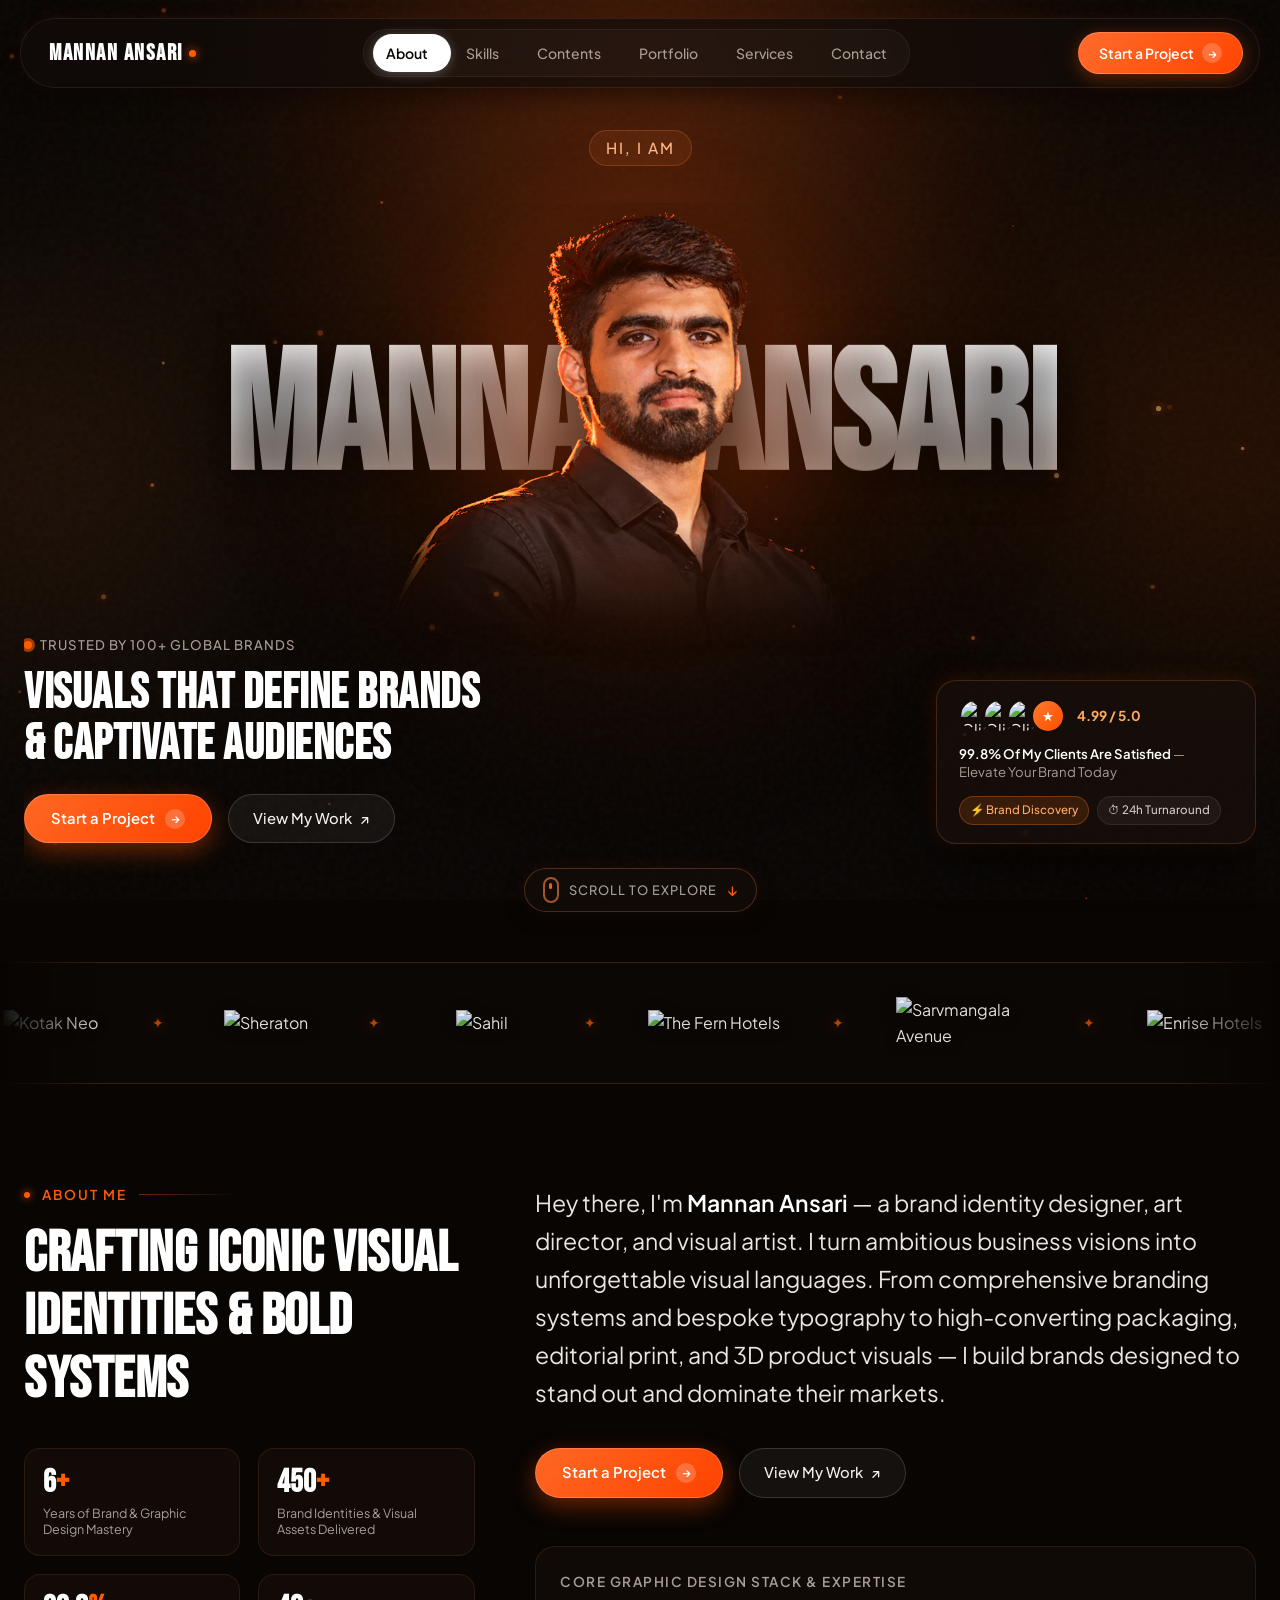
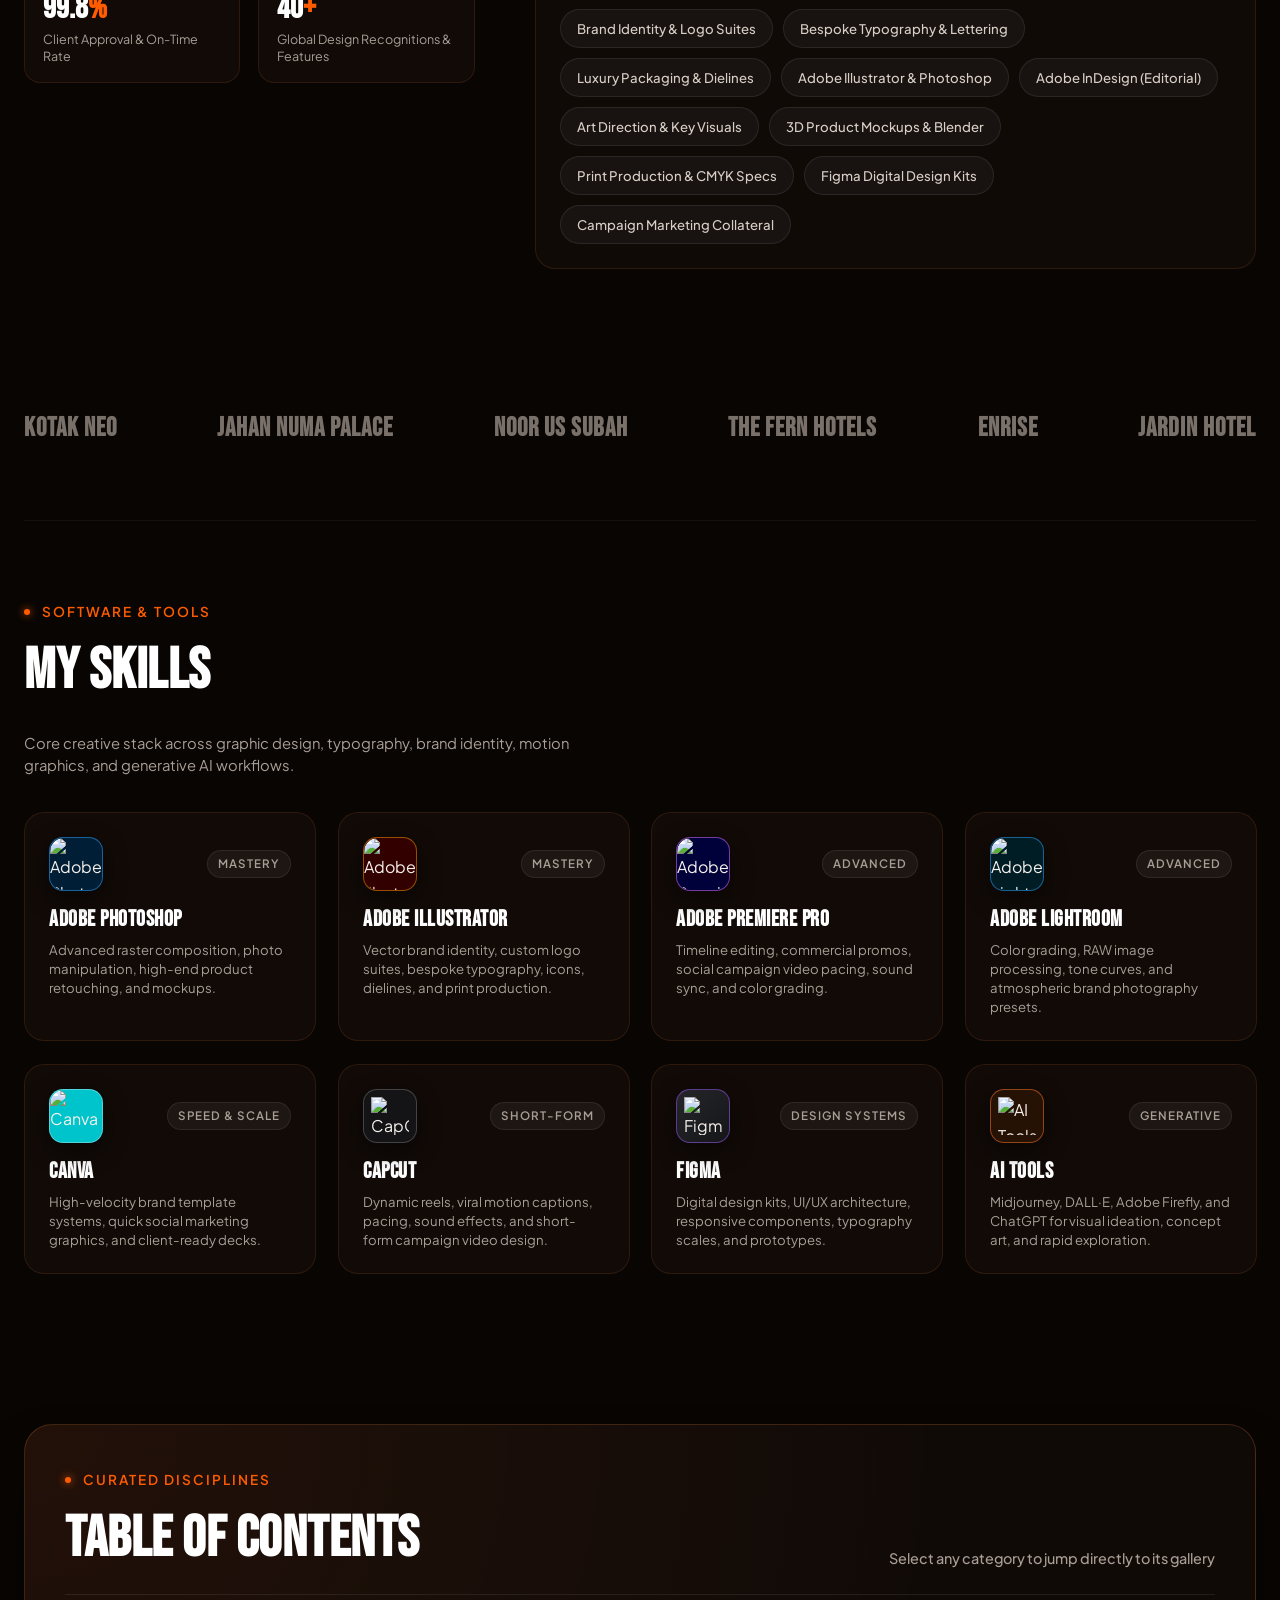
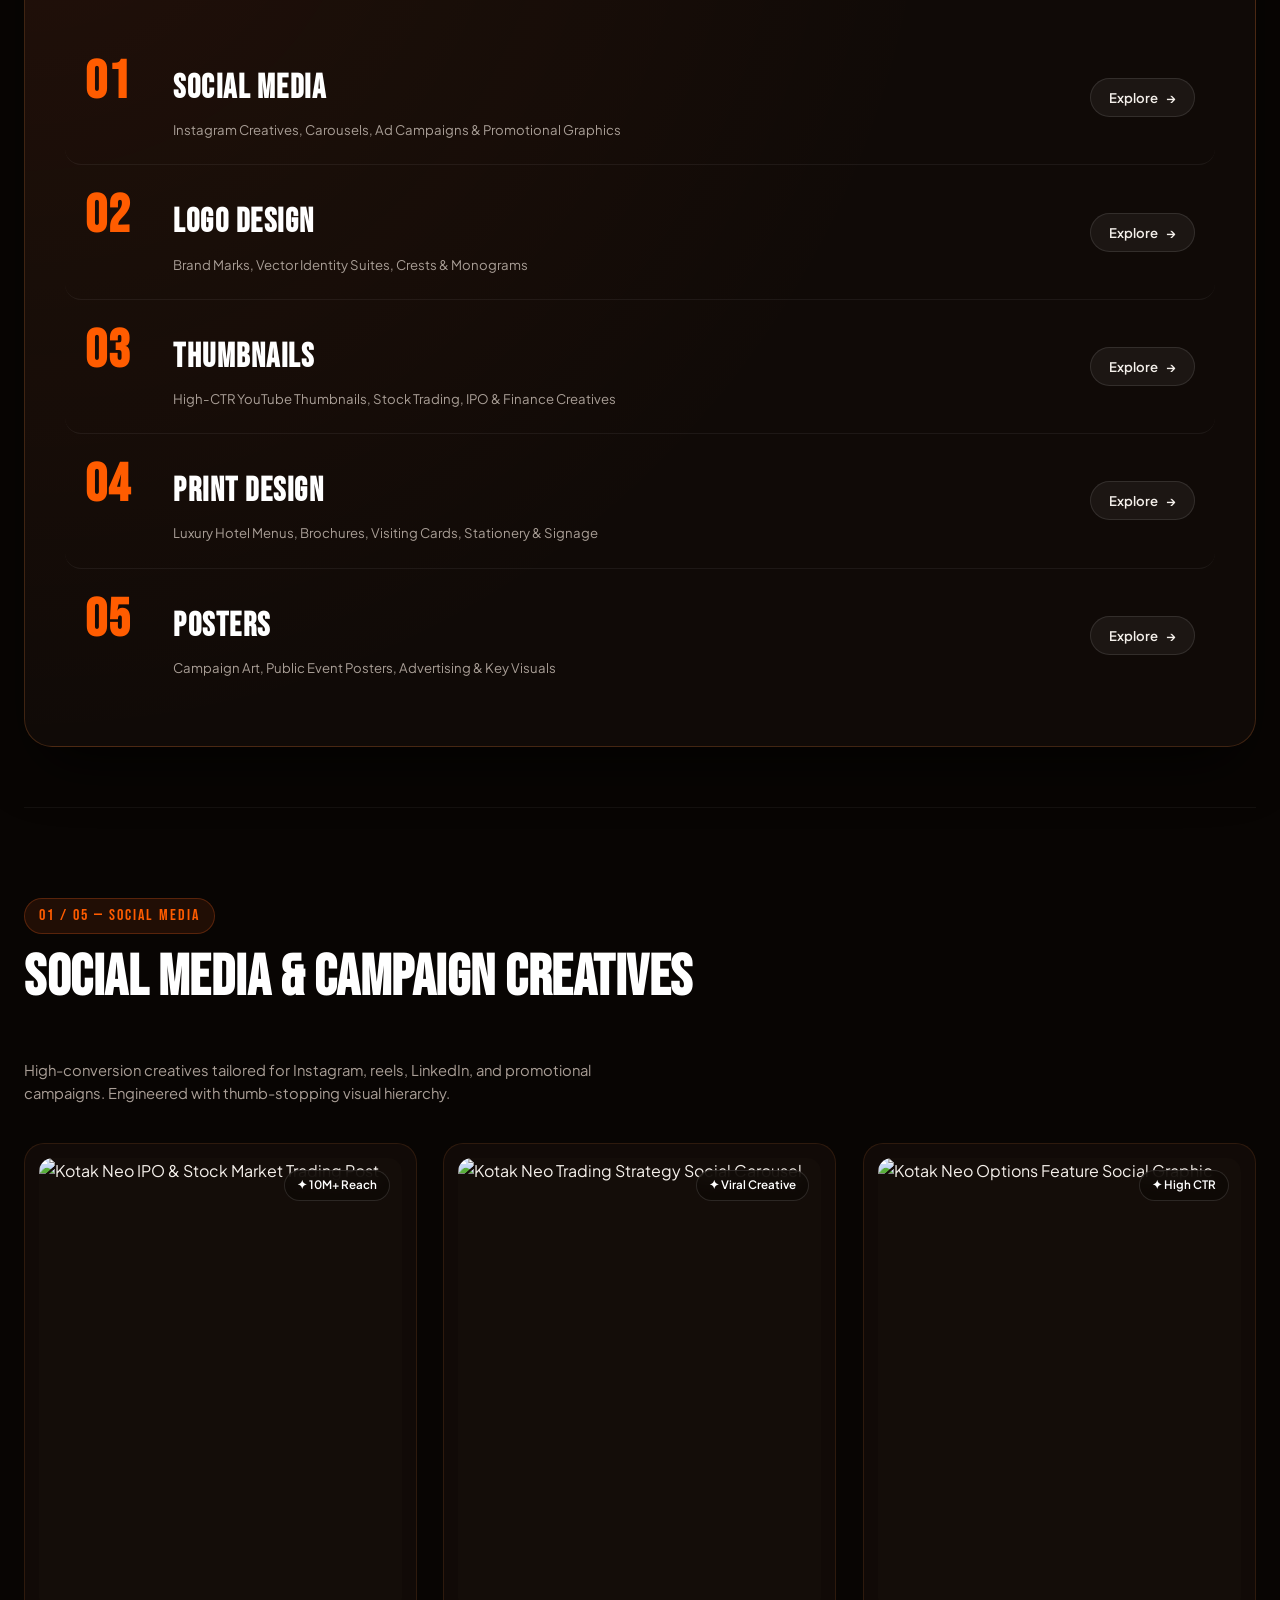
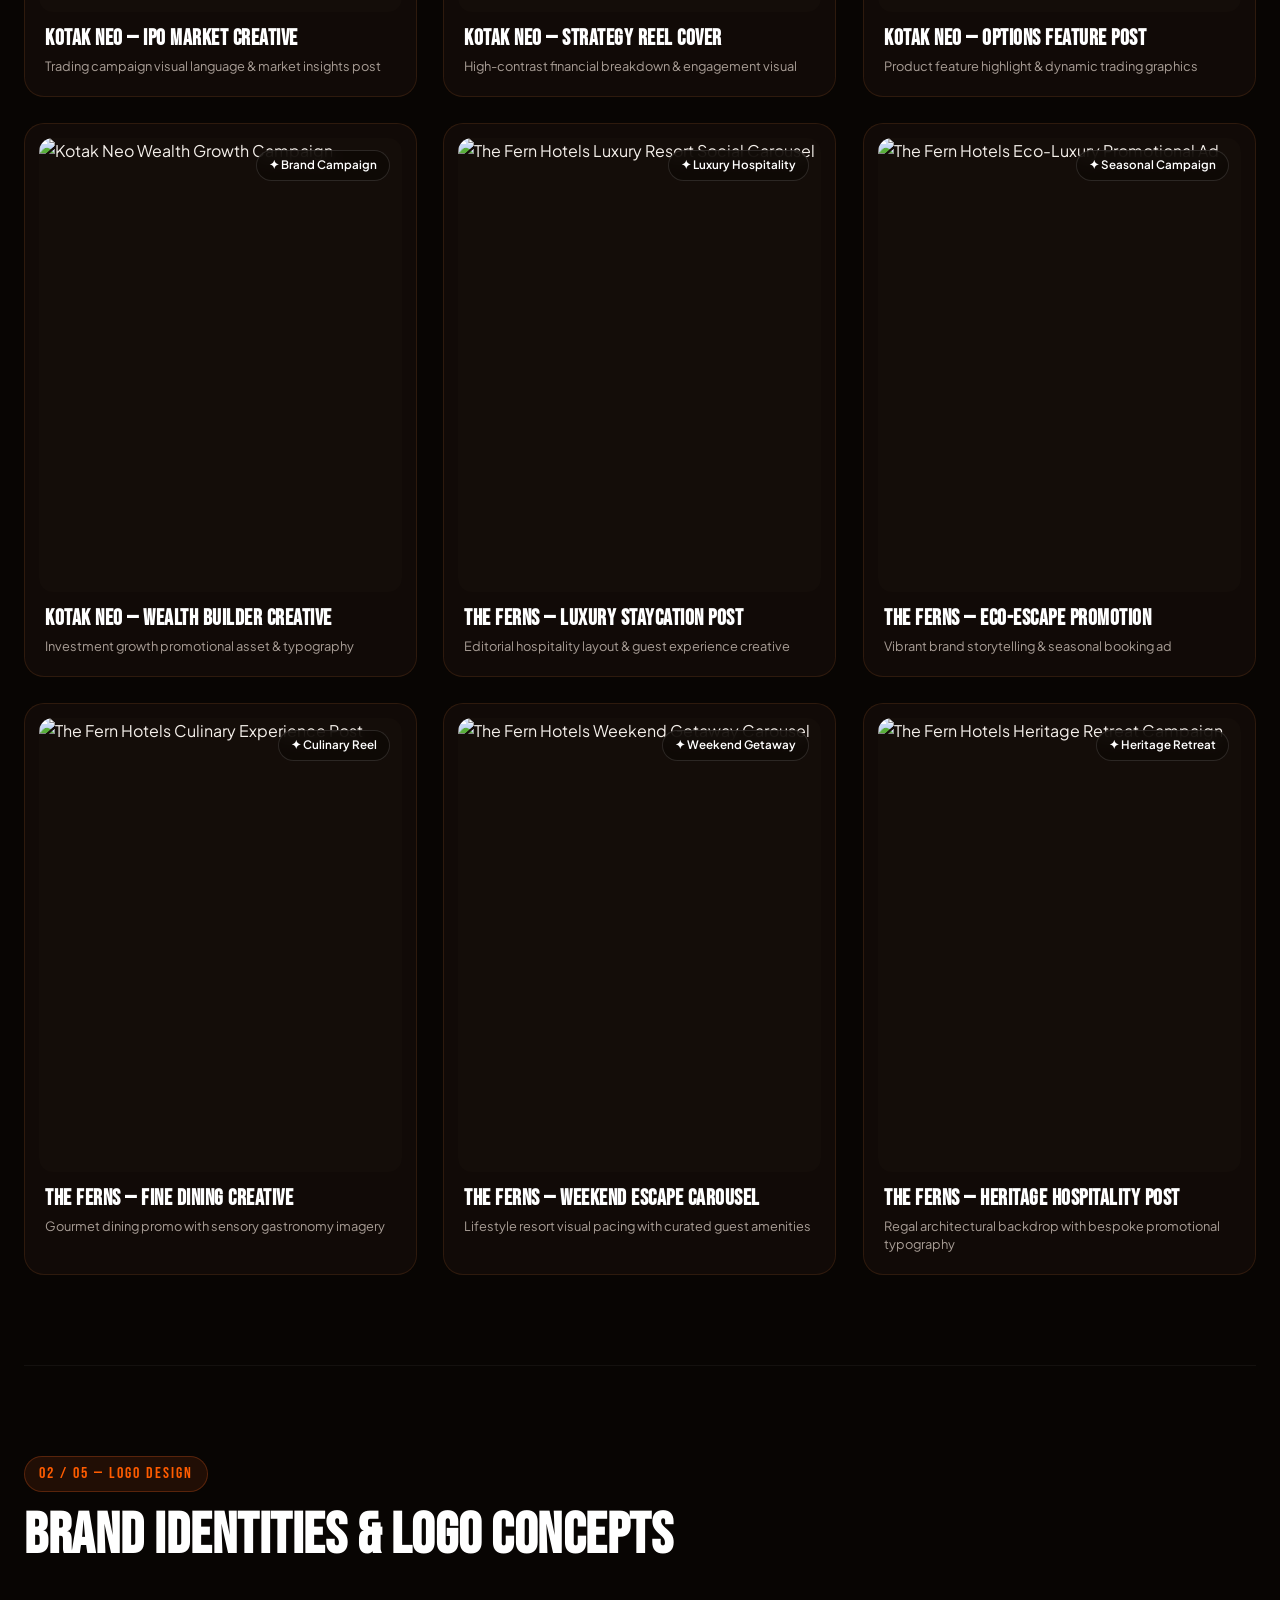
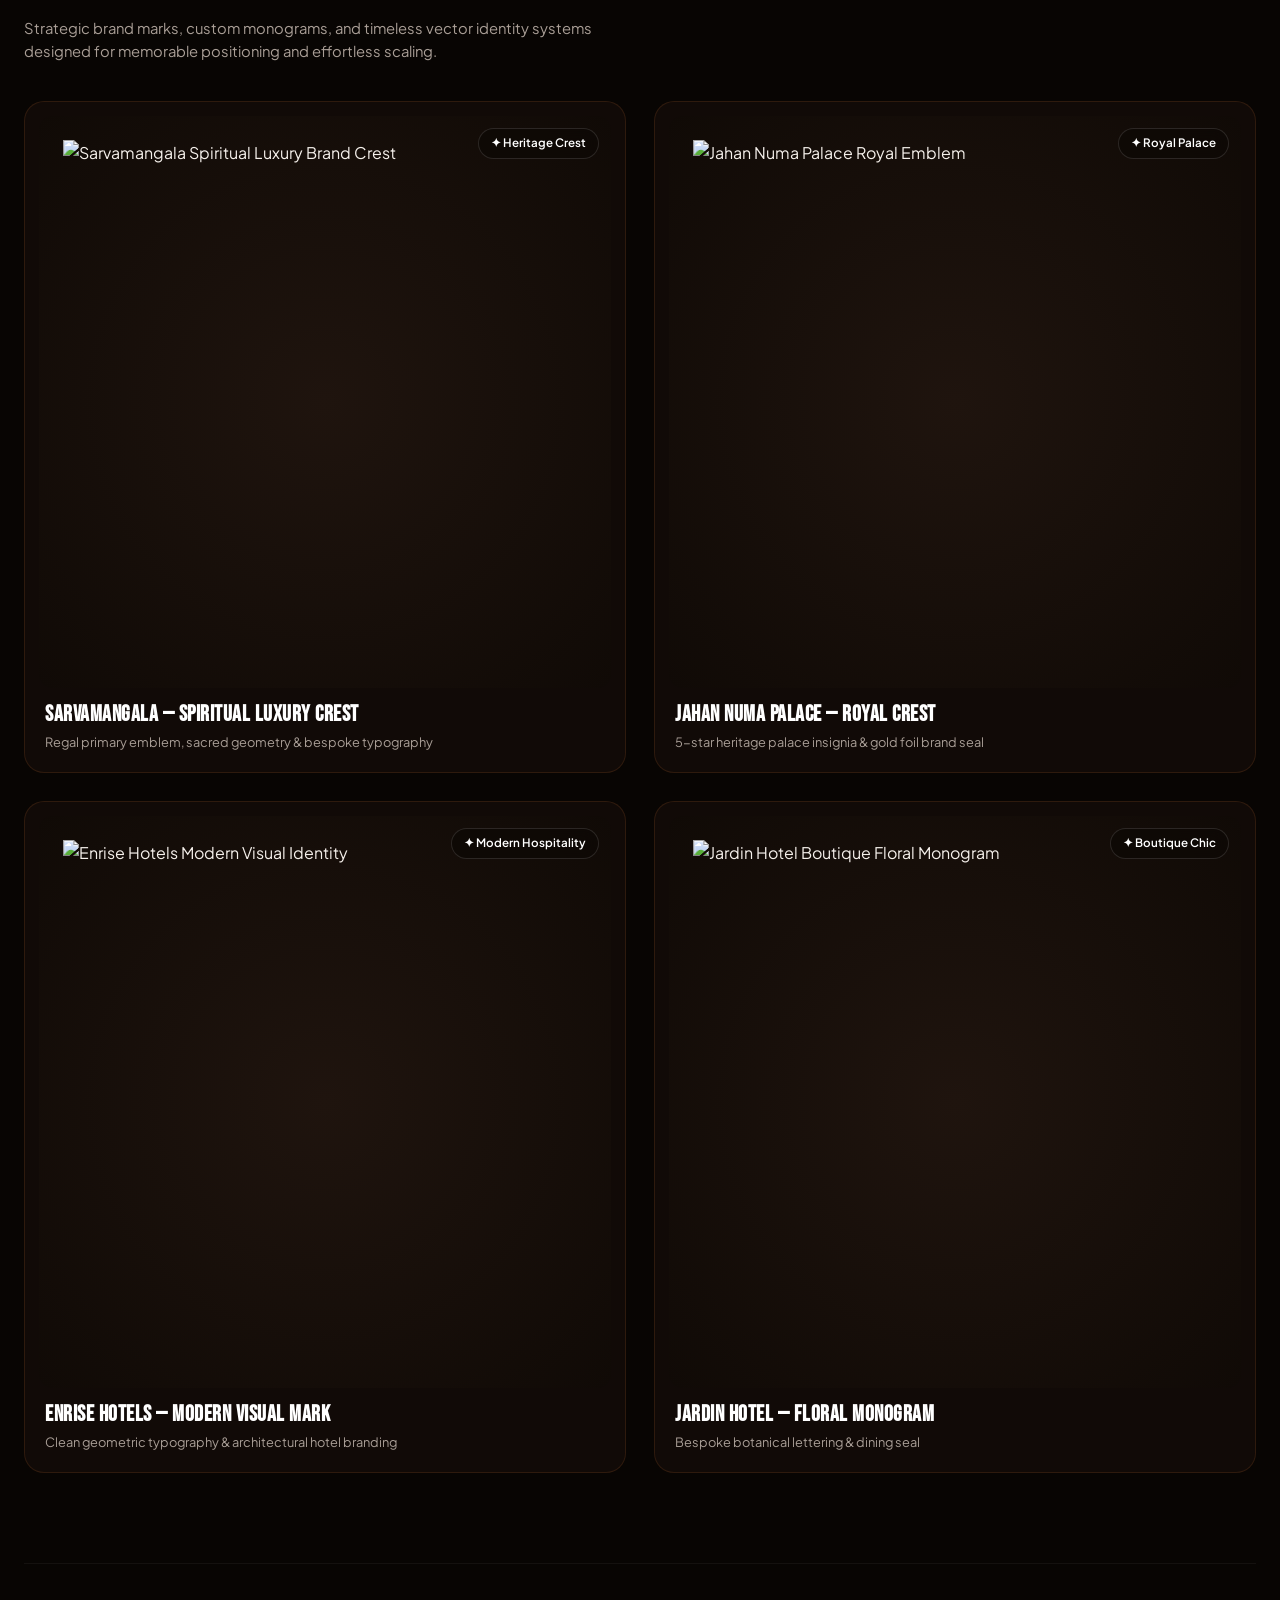
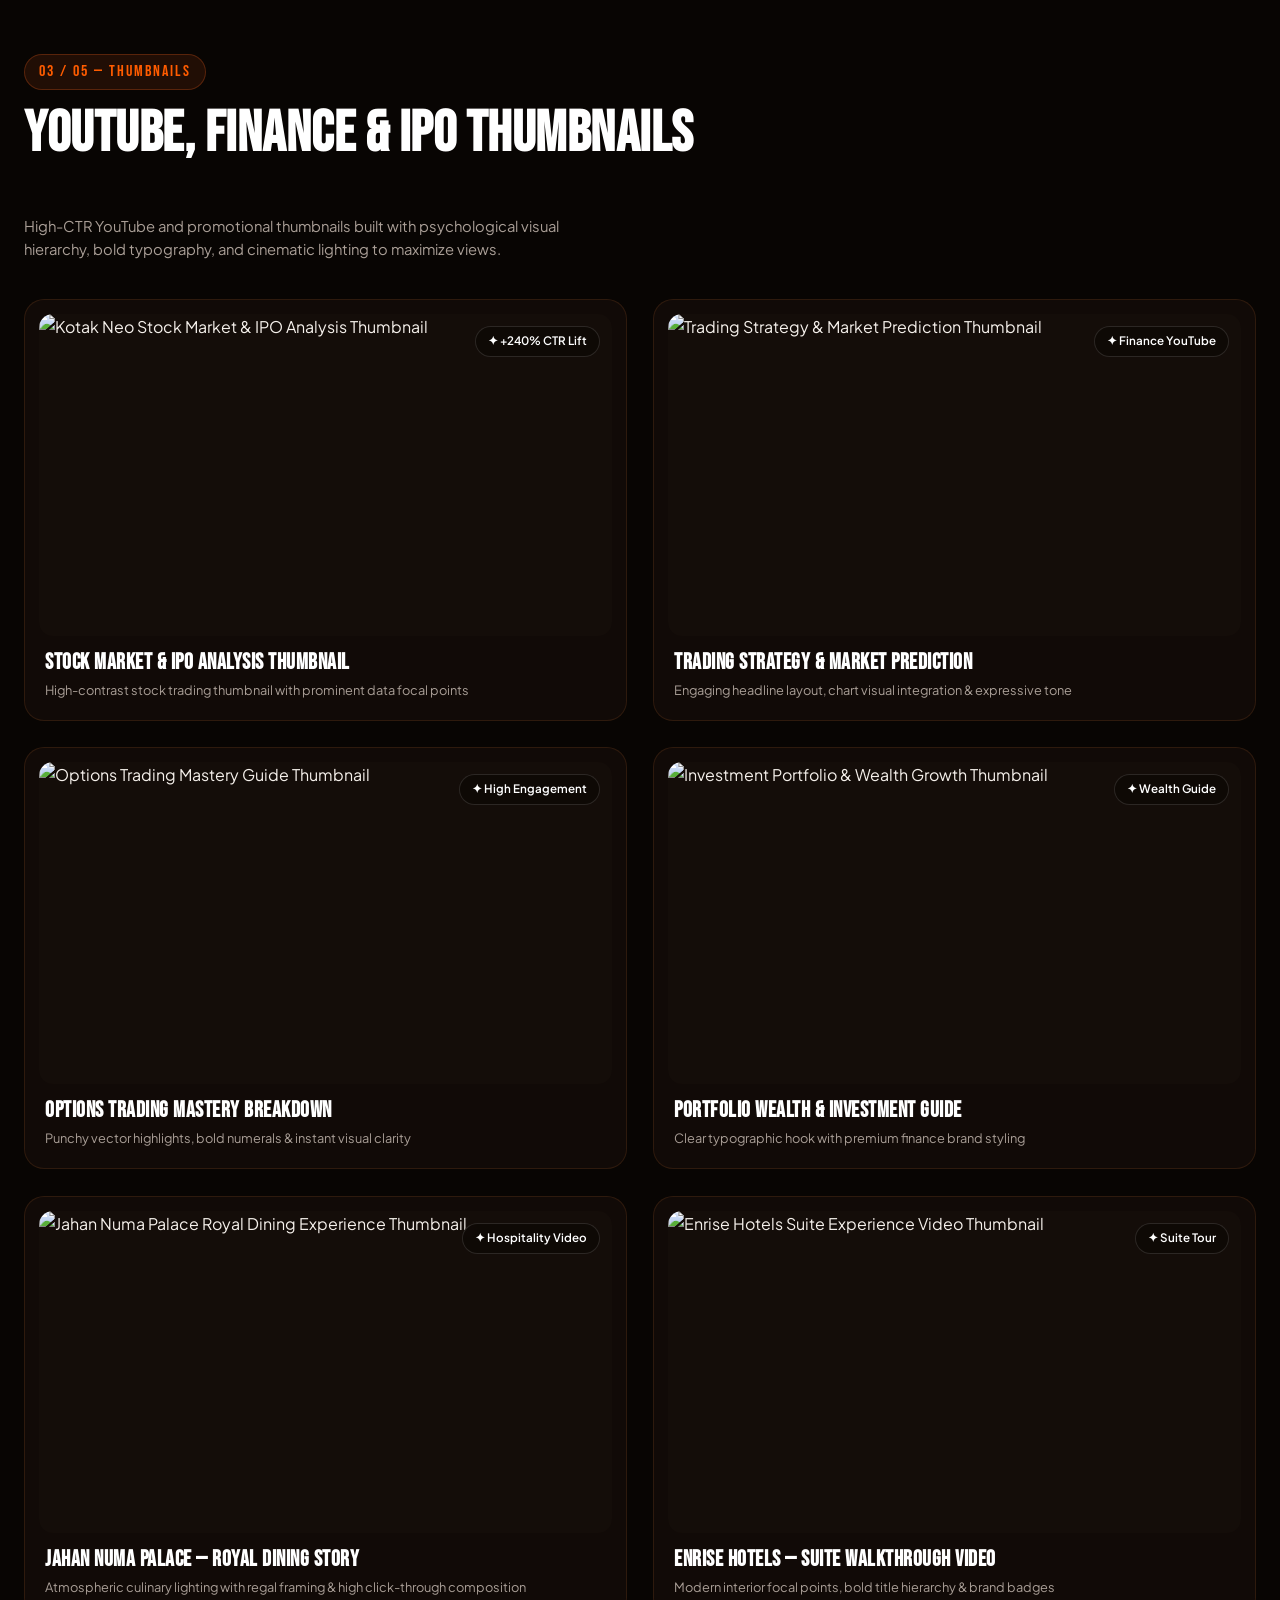
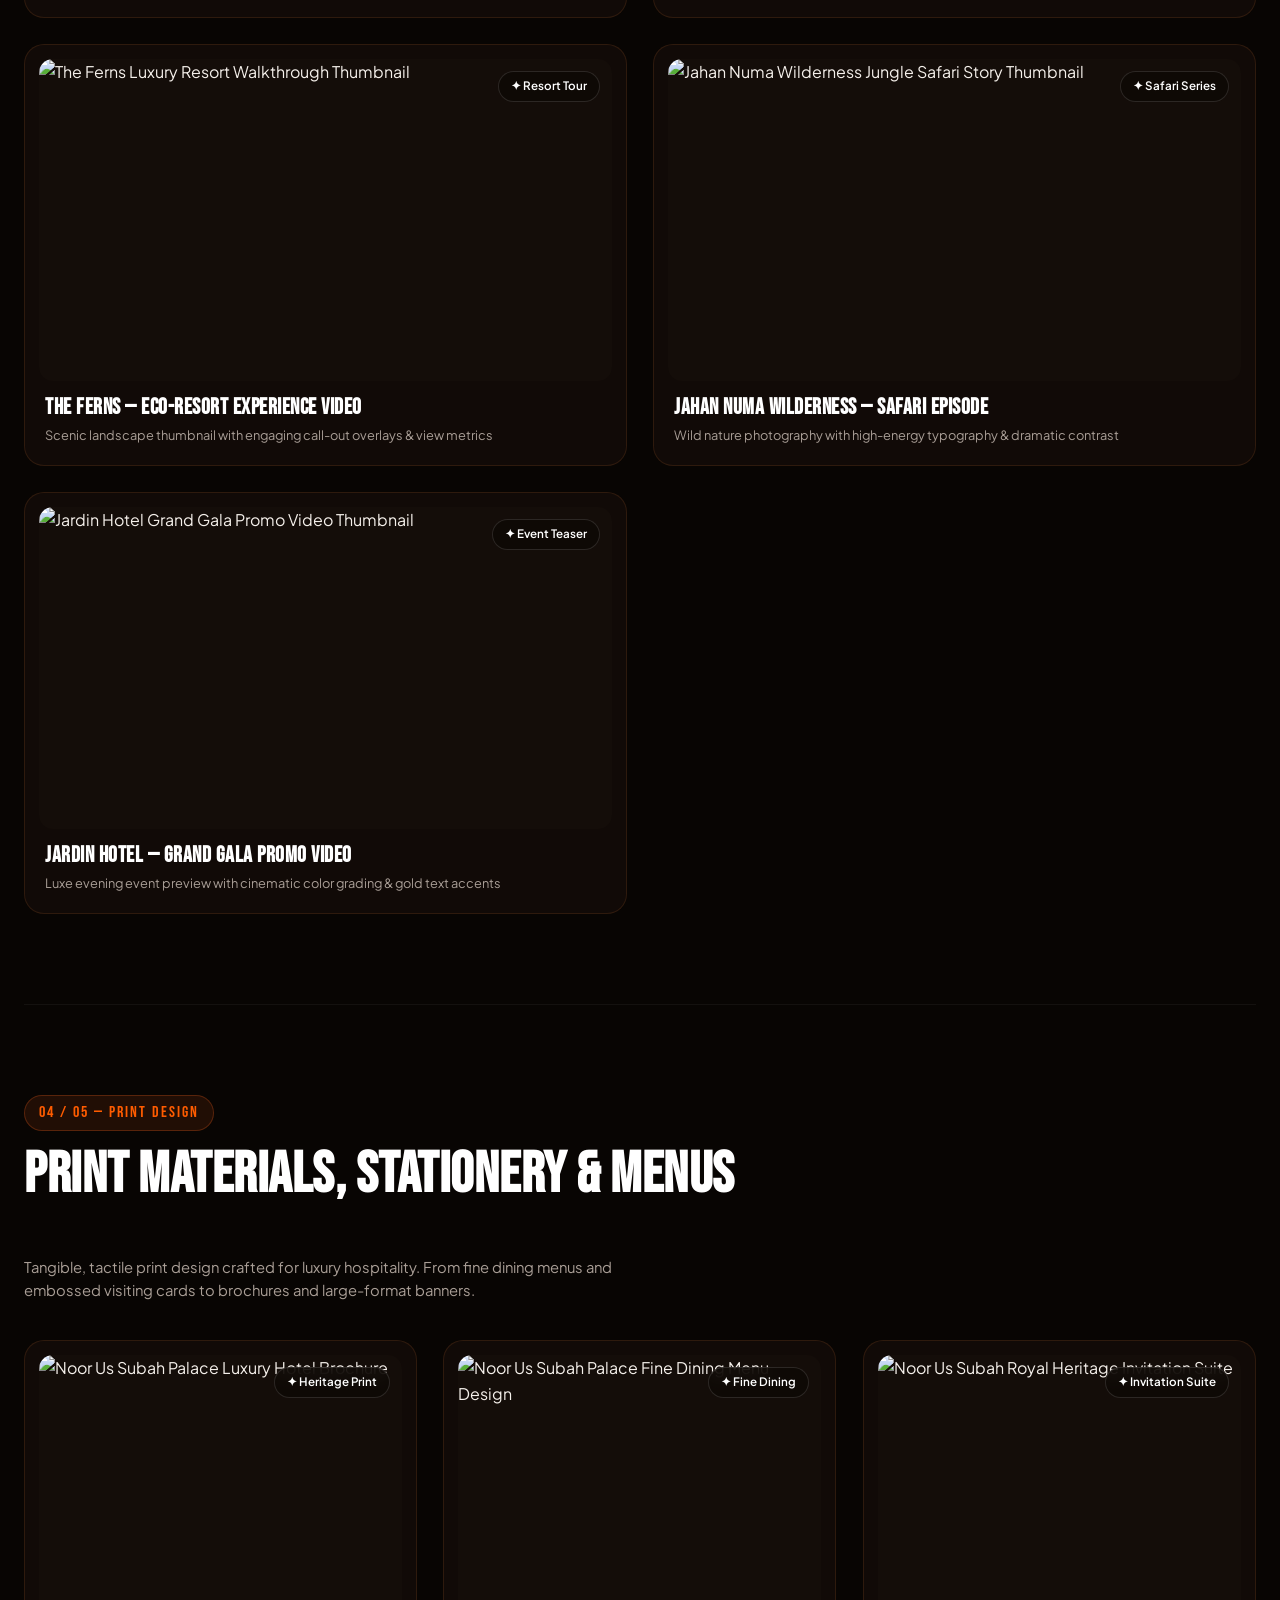
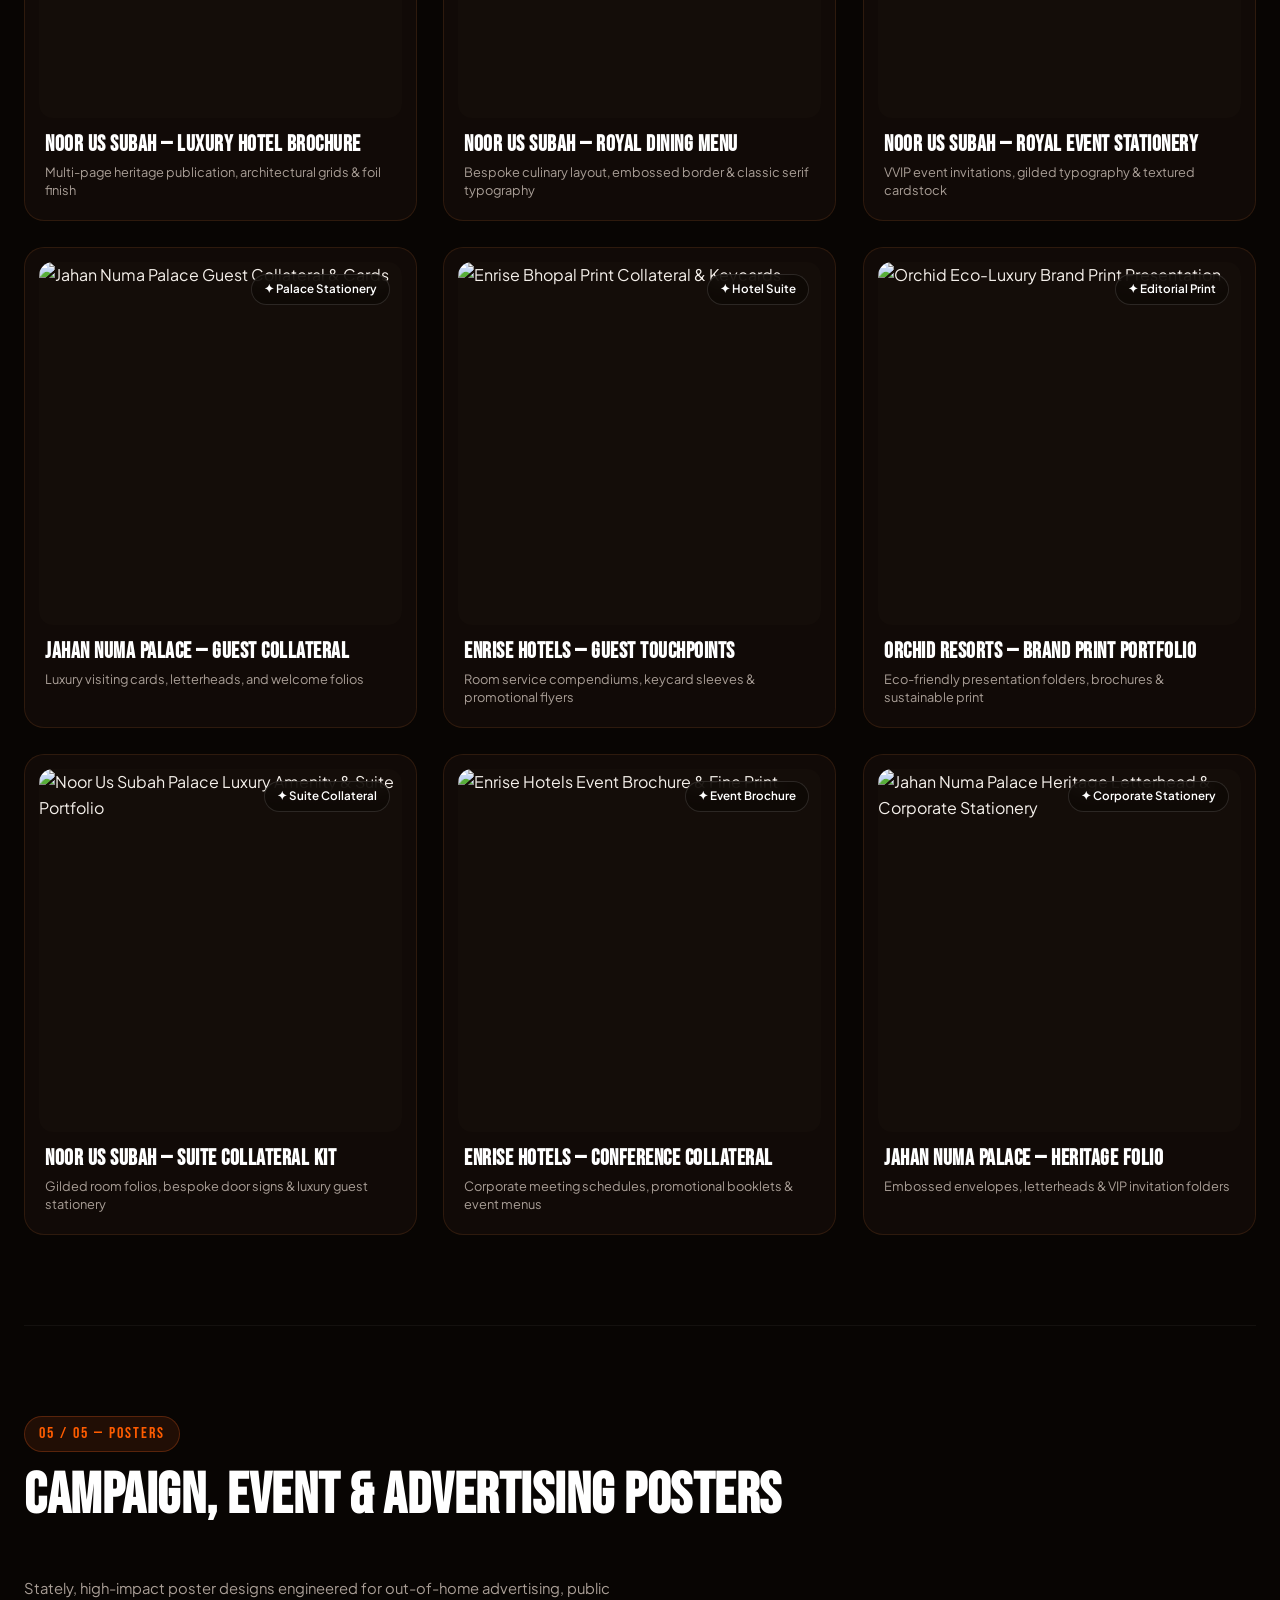
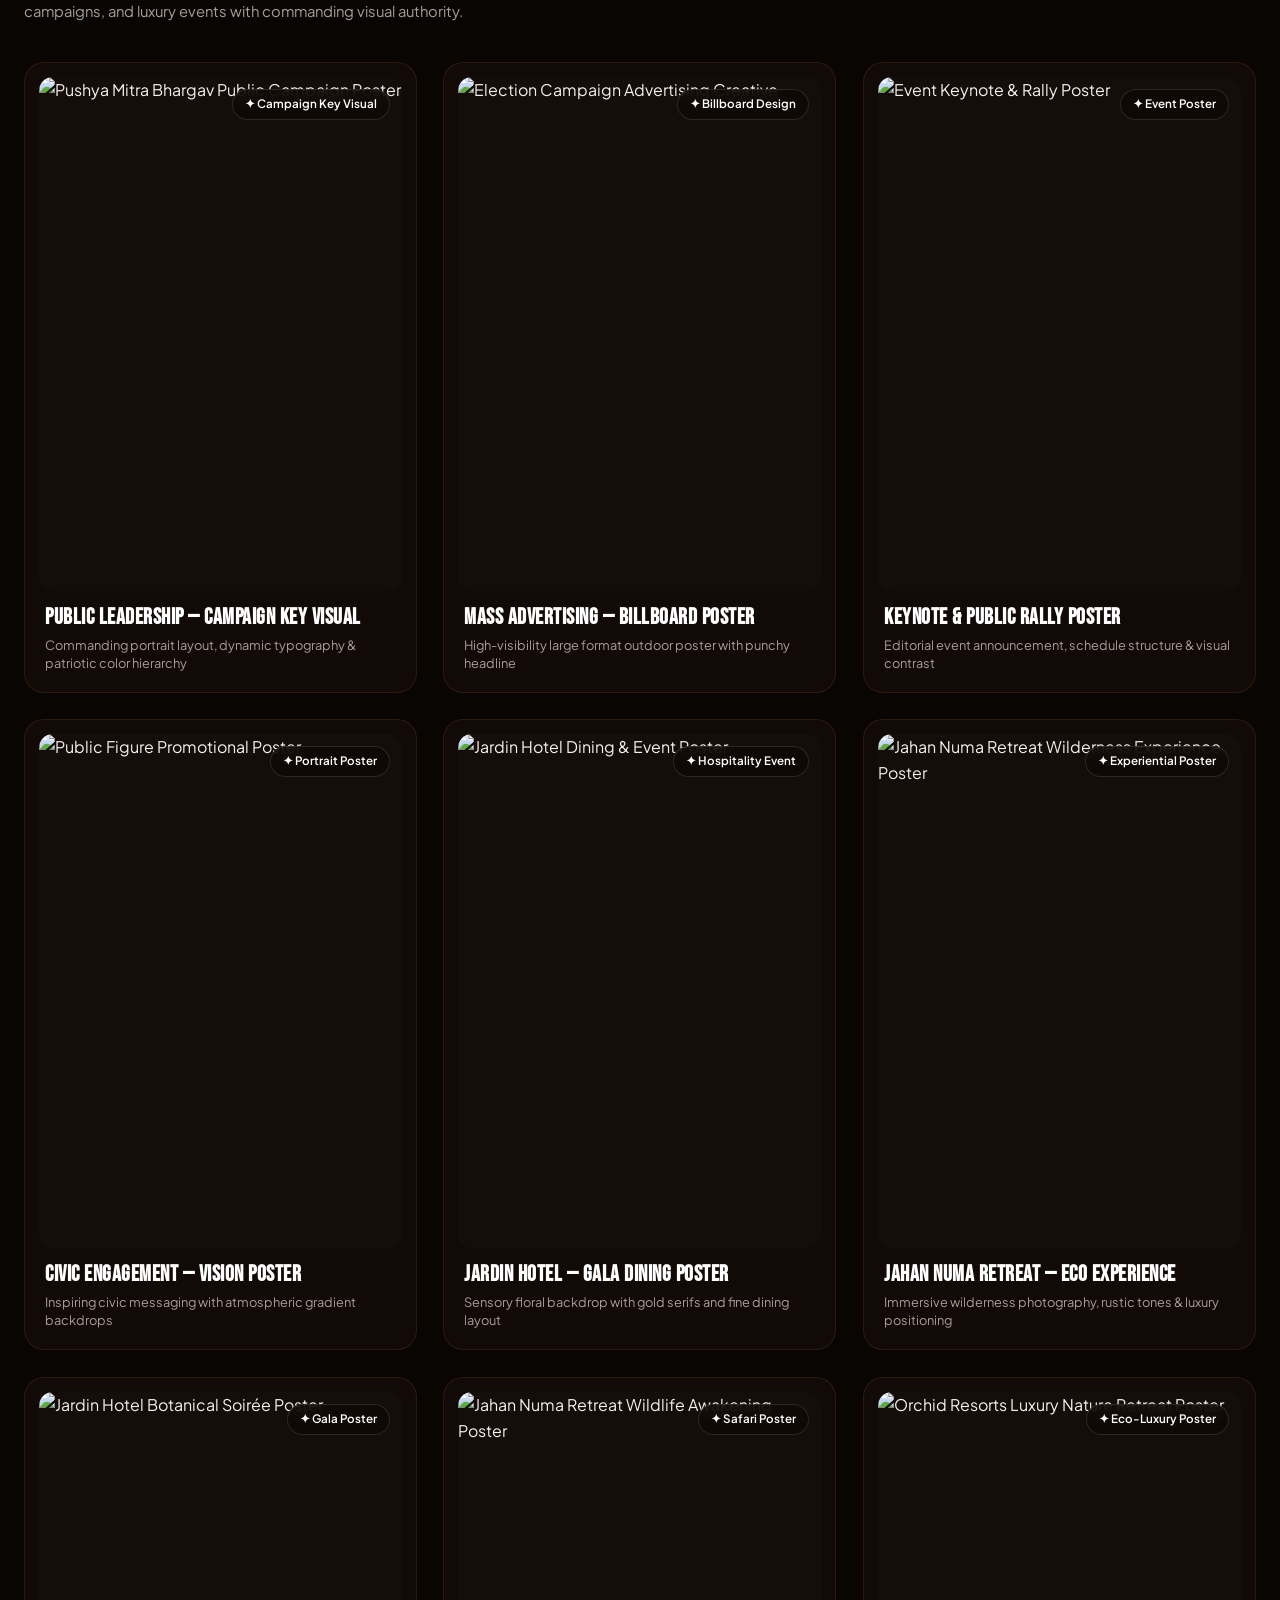
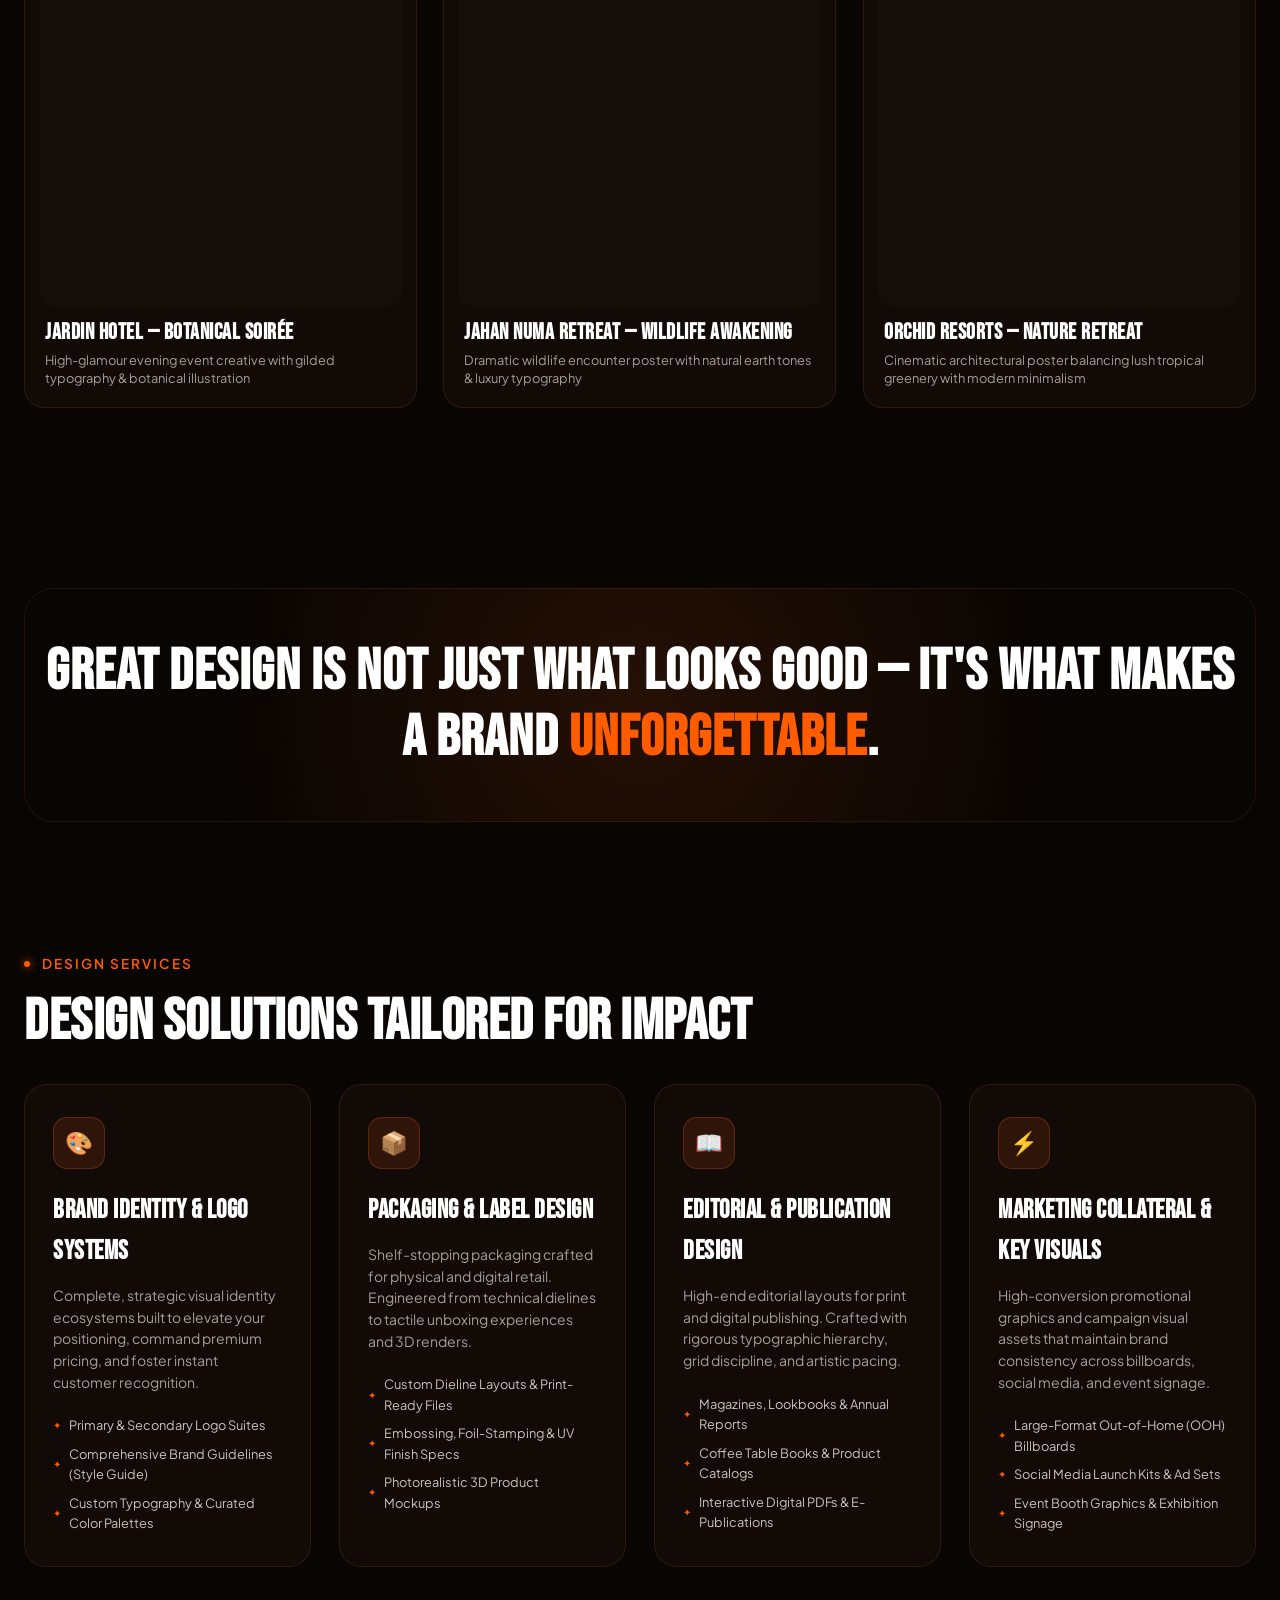
==== index.html @ 0ff64955 "Update index.html" ====
<!DOCTYPE html>
<html lang="en">
<head>
  <meta charset="UTF-8">
  <meta name="viewport" content="width=device-width, initial-scale=1.0">
  <title>Mannan Ansari — Graphic Designer & Visual Artist</title>
  <meta name="description" content="Mannan Ansari — Brand identity designer, art director, and visual artist crafting iconic visual identities, packaging, editorial layout, and high-impact graphics.">
  
  <!-- Google Fonts: Bebas Neue, Syne, Plus Jakarta Sans -->
  <link rel="preconnect" href="https://fonts.googleapis.com">
  <link rel="preconnect" href="https://fonts.gstatic.com" crossorigin>
  <link href="https://fonts.googleapis.com/css2?family=Bebas+Neue&family=Plus+Jakarta+Sans:wght@400;500;600;700&family=Syne:wght@700;800&display=swap" rel="stylesheet">
  
  <!-- Main Stylesheet -->
  <link rel="stylesheet" href="styles.css">
</head>
<body>

  <!-- Ambient Glow & Stars Background Layer -->
  <div class="ambient-glow-wrapper">
    <div class="glow-orb glow-orb-top"></div>
    <div class="glow-orb glow-orb-left"></div>
    <div class="glow-orb glow-orb-right"></div>
  </div>
  <canvas id="particle-canvas"></canvas>
  <div class="noise-overlay"></div>

  <!-- ==========================================================================
       SITE HEADER / FLOATING GLASS NAVBAR WITH SCROLLSPY SLIDING PILL
       ========================================================================== -->
  <header class="site-header">
    <div class="navbar-container">
      
      <!-- Brand Logo -->
      <a href="#" class="brand-logo">
        MANNAN ANSARI <span class="logo-dot"></span>
      </a>

      <!-- Center Pill Nav Links with Sliding Indicator -->
      <nav class="nav-pill-wrapper">
        <div class="nav-sliding-pill"></div>
        <ul class="nav-links">
          <li class="nav-link-item active"><a href="#about">About</a></li>
          <li class="nav-link-item"><a href="#skills">Skills</a></li>
          <li class="nav-link-item"><a href="#table-of-contents">Contents</a></li>
          <li class="nav-link-item"><a href="#social-media">Portfolio</a></li>
          <li class="nav-link-item"><a href="#services">Services</a></li>
          <li class="nav-link-item"><a href="#contact">Contact</a></li>
        </ul>
      </nav>

      <!-- Right CTA Button -->
      <a href="#contact" class="nav-cta-btn">
        <span>Start a Project</span>
        <span class="btn-arrow-circle">→</span>
      </a>

      <!-- Mobile Hamburger Toggle -->
      <button class="mobile-toggle" id="mobileToggle" aria-label="Toggle Navigation">☰</button>
    </div>
  </header>

  <!-- Mobile Navigation Drawer -->
  <div class="mobile-nav-drawer" id="mobileDrawer">
    <ul class="mobile-nav-links">
      <li><a href="#about">About</a></li>
      <li><a href="#skills">Skills</a></li>
      <li><a href="#table-of-contents">Contents</a></li>
      <li><a href="#social-media">Portfolio</a></li>
      <li><a href="#services">Services</a></li>
      <li><a href="#contact">Contact</a></li>
    </ul>
  </div>

  <div class="page-wrapper">

    <!-- ==========================================================================
         HERO SECTION WITH 3D LAYERED PARALLAX & SCROLL ANIMATION
         ========================================================================== -->
    <section class="hero-section" id="hero">
      
      <!-- Ambient Dome Glow Behind Hero -->
      <div class="hero-ambient-dome"></div>

      <!-- Intro Tag -->
      <div class="hero-intro-pill reveal-on-scroll">
        <span>Hi, I am</span>
      </div>

      <!-- Center Stage: 3D Layered Typography & Portrait -->
      <div class="hero-stage-container">
        
        <!-- Giant Typography Layered Behind Portrait (Parallax Scroll Driven) -->
        <h1 class="hero-giant-typography" id="heroTypography">
          <span>Mannan Ansari</span>
        </h1>

        <!-- High-Definition Hero Portrait Cutout (Uploaded Anchor Portrait) -->
        <div class="hero-portrait-wrapper" id="heroPortrait">
          <div class="portrait-ambient-glow"></div>
          <img 
            src="hero_anchor_transparent.png" 
            alt="Mannan Ansari — Graphic Designer & Visual Artist" 
            class="hero-portrait-img"
            onerror="this.src='hero_anchor.png'"
          >
        </div>

      </div>

      <!-- Hero Bottom Content Deck: Left Copy & Right Glass Rating Card -->
      <div class="hero-bottom-deck" id="heroBottomDeck">
        
        <!-- Left Hero Copy Block -->
        <div class="hero-left-block reveal-on-scroll delay-1">
          <div class="hero-trust-tag">
            <span class="pulsing-dot"></span>
            <span>Trusted by 100+ Global Brands</span>
          </div>
          <h2 class="hero-main-title">
            Visuals that define brands<br>& captivate audiences
          </h2>
          <div class="hero-action-buttons">
            <a href="#contact" class="btn-primary-pill">
              <span>Start a Project</span>
              <span class="btn-arrow-circle">→</span>
            </a>
            <a href="#social-media" class="btn-glass-pill">
              <span>View My Work</span>
              <span>↗</span>
            </a>
          </div>
        </div>

        <!-- Right Hero Floating Glass Ratings Card -->
        <div class="hero-rating-card reveal-on-scroll delay-2">
          <div class="rating-avatars-row">
            <div class="client-avatar-stack">
              <img src="https://images.unsplash.com/photo-1534528741775-53994a69daeb?auto=format&fit=crop&w=80&q=80" alt="Client Avatar 1" class="client-avatar">
              <img src="https://images.unsplash.com/photo-1507003211169-0a1dd7228f2d?auto=format&fit=crop&w=80&q=80" alt="Client Avatar 2" class="client-avatar">
              <img src="https://images.unsplash.com/photo-1494790108377-be9c29b29330?auto=format&fit=crop&w=80&q=80" alt="Client Avatar 3" class="client-avatar">
              <div class="avatar-badge-star">★</div>
            </div>
            <span class="rating-score-txt">4.99 / 5.0</span>
          </div>
          <p class="rating-pitch-text">
            <strong>99.8% Of My Clients Are Satisfied</strong> — Elevate Your Brand Today
          </p>
          <div class="rating-badges-pills">
            <span class="micro-pill highlight">⚡ Brand Discovery</span>
            <span class="micro-pill">⏱ 24h Turnaround</span>
          </div>
        </div>

      </div>

      <!-- Interactive Hero Scroll Anchor (Bouncing & Scroll-Reactive) -->
      <div class="hero-scroll-anchor-wrapper" id="heroScrollAnchor">
        <a href="#about" class="hero-scroll-anchor" aria-label="Scroll to About section">
          <span class="scroll-mouse-icon">
            <span class="scroll-wheel-dot"></span>
          </span>
          <span class="scroll-text">Scroll to Explore</span>
          <span class="scroll-chevron">↓</span>
        </a>
      </div>

    </section>

    <!-- ==========================================================================
         ANIMATED LOGO MARQUEE (LEFT-TO-RIGHT SEAMLESS INFINITE LOOP)
         ========================================================================== -->
    <div class="marquee-section logo-marquee-section" aria-label="Client Brand Logos Marquee">
      <div class="marquee-track logo-marquee-track">
        <!-- Group 1 -->
        <div class="marquee-content logo-marquee-content">
          <div class="marquee-logo-item"><img src="assets/marquee_logos/logo_kotak.png" alt="Kotak Neo" class="marquee-logo-img"></div>
          <div class="marquee-logo-separator">✦</div>
          <div class="marquee-logo-item"><img src="assets/marquee_logos/logo_sheraton.png" alt="Sheraton" class="marquee-logo-img"></div>
          <div class="marquee-logo-separator">✦</div>
          <div class="marquee-logo-item"><img src="assets/marquee_logos/logo_sahil.png" alt="Sahil" class="marquee-logo-img"></div>
          <div class="marquee-logo-separator">✦</div>
          <div class="marquee-logo-item"><img src="assets/marquee_logos/logo_thefern.png" alt="The Fern Hotels" class="marquee-logo-img"></div>
          <div class="marquee-logo-separator">✦</div>
          <div class="marquee-logo-item"><img src="assets/marquee_logos/logo_sarvmangala.png" alt="Sarvmangala Avenue" class="marquee-logo-img logo-compact"></div>
          <div class="marquee-logo-separator">✦</div>
          <div class="marquee-logo-item"><img src="assets/marquee_logos/logo_enrise.png" alt="Enrise Hotels" class="marquee-logo-img logo-compact"></div>
          <div class="marquee-logo-separator">✦</div>
          <div class="marquee-logo-item"><img src="assets/marquee_logos/logo_ss_infinitus.png" alt="SS Infinitus" class="marquee-logo-img"></div>
          <div class="marquee-logo-separator">✦</div>
          <div class="marquee-logo-item"><img src="assets/marquee_logos/logo_jardin.png" alt="Jardin Hotel" class="marquee-logo-img"></div>
          <div class="marquee-logo-separator">✦</div>
          <div class="marquee-logo-item"><img src="assets/marquee_logos/logo_orchid.png" alt="Orchid Enclave" class="marquee-logo-img"></div>
          <div class="marquee-logo-separator">✦</div>
          <div class="marquee-logo-item"><img src="assets/marquee_logos/logo_sayaji.png" alt="Sayaji" class="marquee-logo-img logo-compact"></div>
          <div class="marquee-logo-separator">✦</div>
          <div class="marquee-logo-item"><img src="assets/marquee_logos/logo_crescent.png" alt="Crescent" class="marquee-logo-img"></div>
          <div class="marquee-logo-separator">✦</div>
          <div class="marquee-logo-item"><img src="assets/marquee_logos/logo_egniter.png" alt="Egniter" class="marquee-logo-img"></div>
          <div class="marquee-logo-separator">✦</div>
          <div class="marquee-logo-item"><img src="assets/marquee_logos/logo_jnrt.png" alt="Jehan Numa Retreat" class="marquee-logo-img"></div>
          <div class="marquee-logo-separator">✦</div>
          <div class="marquee-logo-item"><img src="assets/marquee_logos/logo_kalyan.png" alt="Kalyan" class="marquee-logo-img"></div>
          <div class="marquee-logo-separator">✦</div>
          <div class="marquee-logo-item"><img src="assets/marquee_logos/logo_capers.png" alt="Capers" class="marquee-logo-img"></div>
          <div class="marquee-logo-separator">✦</div>
          <div class="marquee-logo-item"><img src="assets/marquee_logos/logo_d2r.png" alt="D2R" class="marquee-logo-img"></div>
          <div class="marquee-logo-separator">✦</div>
        </div>

        <!-- Group 2 (Identical for zero-gap seamless infinite loop) -->
        <div class="marquee-content logo-marquee-content" aria-hidden="true">
          <div class="marquee-logo-item"><img src="assets/marquee_logos/logo_kotak.png" alt="Kotak Neo" class="marquee-logo-img"></div>
          <div class="marquee-logo-separator">✦</div>
          <div class="marquee-logo-item"><img src="assets/marquee_logos/logo_sheraton.png" alt="Sheraton" class="marquee-logo-img"></div>
          <div class="marquee-logo-separator">✦</div>
          <div class="marquee-logo-item"><img src="assets/marquee_logos/logo_sahil.png" alt="Sahil" class="marquee-logo-img"></div>
          <div class="marquee-logo-separator">✦</div>
          <div class="marquee-logo-item"><img src="assets/marquee_logos/logo_thefern.png" alt="The Fern Hotels" class="marquee-logo-img"></div>
          <div class="marquee-logo-separator">✦</div>
          <div class="marquee-logo-item"><img src="assets/marquee_logos/logo_sarvmangala.png" alt="Sarvmangala Avenue" class="marquee-logo-img logo-compact"></div>
          <div class="marquee-logo-separator">✦</div>
          <div class="marquee-logo-item"><img src="assets/marquee_logos/logo_enrise.png" alt="Enrise Hotels" class="marquee-logo-img logo-compact"></div>
          <div class="marquee-logo-separator">✦</div>
          <div class="marquee-logo-item"><img src="assets/marquee_logos/logo_ss_infinitus.png" alt="SS Infinitus" class="marquee-logo-img"></div>
          <div class="marquee-logo-separator">✦</div>
          <div class="marquee-logo-item"><img src="assets/marquee_logos/logo_jardin.png" alt="Jardin Hotel" class="marquee-logo-img"></div>
          <div class="marquee-logo-separator">✦</div>
          <div class="marquee-logo-item"><img src="assets/marquee_logos/logo_orchid.png" alt="Orchid Enclave" class="marquee-logo-img"></div>
          <div class="marquee-logo-separator">✦</div>
          <div class="marquee-logo-item"><img src="assets/marquee_logos/logo_sayaji.png" alt="Sayaji" class="marquee-logo-img logo-compact"></div>
          <div class="marquee-logo-separator">✦</div>
          <div class="marquee-logo-item"><img src="assets/marquee_logos/logo_crescent.png" alt="Crescent" class="marquee-logo-img"></div>
          <div class="marquee-logo-separator">✦</div>
          <div class="marquee-logo-item"><img src="assets/marquee_logos/logo_egniter.png" alt="Egniter" class="marquee-logo-img"></div>
          <div class="marquee-logo-separator">✦</div>
          <div class="marquee-logo-item"><img src="assets/marquee_logos/logo_jnrt.png" alt="Jehan Numa Retreat" class="marquee-logo-img"></div>
          <div class="marquee-logo-separator">✦</div>
          <div class="marquee-logo-item"><img src="assets/marquee_logos/logo_kalyan.png" alt="Kalyan" class="marquee-logo-img"></div>
          <div class="marquee-logo-separator">✦</div>
          <div class="marquee-logo-item"><img src="assets/marquee_logos/logo_capers.png" alt="Capers" class="marquee-logo-img"></div>
          <div class="marquee-logo-separator">✦</div>
          <div class="marquee-logo-item"><img src="assets/marquee_logos/logo_d2r.png" alt="D2R" class="marquee-logo-img"></div>
          <div class="marquee-logo-separator">✦</div>
        </div>
      </div>
    </div>

    <!-- ==========================================================================
         ABOUT ME SECTION (GRAPHIC DESIGNER FOCUSED)
         ========================================================================== -->
    <section class="content-section" id="about">
      <div class="about-grid">
        
        <!-- Left Sticky Intro & Mini Stats -->
        <div class="about-left-col reveal-on-scroll">
          <div class="section-tag-wrapper">
            <span class="section-tag-dot"></span>
            <span class="section-tag-title">About Me</span>
            <span class="section-tag-line"></span>
          </div>
          <h3 class="section-headline">
            Crafting Iconic Visual Identities & Bold Systems
          </h3>
          
          <div class="about-mini-stats">
            <div class="mini-stat-card">
              <div class="mini-stat-num">6<span>+</span></div>
              <div class="mini-stat-label">Years of Brand & Graphic Design Mastery</div>
            </div>
            <div class="mini-stat-card">
              <div class="mini-stat-num">450<span>+</span></div>
              <div class="mini-stat-label">Brand Identities & Visual Assets Delivered</div>
            </div>
            <div class="mini-stat-card">
              <div class="mini-stat-num">99.8<span>%</span></div>
              <div class="mini-stat-label">Client Approval & On-Time Rate</div>
            </div>
            <div class="mini-stat-card">
              <div class="mini-stat-num">40<span>+</span></div>
              <div class="mini-stat-label">Global Design Recognitions & Features</div>
            </div>
          </div>
        </div>

        <!-- Right Detailed Narrative & Capabilities -->
        <div class="about-right-col reveal-on-scroll delay-1">
          <p class="about-lead-text">
            Hey there, I'm <span class="highlight">Mannan Ansari</span> — a brand identity designer, art director, and visual artist. I turn ambitious business visions into unforgettable visual languages. From comprehensive branding systems and bespoke typography to high-converting packaging, editorial print, and 3D product visuals — I build brands designed to stand out and dominate their markets.
          </p>

          <div class="about-actions-row">
            <a href="#contact" class="btn-primary-pill">
              <span>Start a Project</span>
              <span class="btn-arrow-circle">→</span>
            </a>
            <a href="#social-media" class="btn-glass-pill">
              <span>View My Work</span>
              <span>↗</span>
            </a>
          </div>

          <!-- Skills & Tooling Cloud -->
          <div class="skills-cloud-box">
            <div class="skills-cloud-header">Core Graphic Design Stack & Expertise</div>
            <div class="skills-tags-wrap">
              <span class="skill-tag">Brand Identity & Logo Suites</span>
              <span class="skill-tag">Bespoke Typography & Lettering</span>
              <span class="skill-tag">Luxury Packaging & Dielines</span>
              <span class="skill-tag">Adobe Illustrator & Photoshop</span>
              <span class="skill-tag">Adobe InDesign (Editorial)</span>
              <span class="skill-tag">Art Direction & Key Visuals</span>
              <span class="skill-tag">3D Product Mockups & Blender</span>
              <span class="skill-tag">Print Production & CMYK Specs</span>
              <span class="skill-tag">Figma Digital Design Kits</span>
              <span class="skill-tag">Campaign Marketing Collateral</span>
            </div>
          </div>

        </div>

      </div>
    </section>

    <!-- ==========================================================================
         CLIENT LOGOS BAR ("TRUSTED BY") - MANNAN'S REAL CLIENTS
         ========================================================================== -->
    <section class="client-logos-section reveal-on-scroll">
      <div class="client-logos-grid">
        <span class="client-logo-item">KOTAK NEO</span>
        <span class="client-logo-item">JAHAN NUMA PALACE</span>
        <span class="client-logo-item">NOOR US SUBAH</span>
        <span class="client-logo-item">THE FERN HOTELS</span>
        <span class="client-logo-item">ENRISE</span>
        <span class="client-logo-item">JARDIN HOTEL</span>
      </div>
    </section>

    <!-- ==========================================================================
         1. MY SKILLS – SOFTWARE & TOOLS
         ========================================================================== -->
    <section class="skills-software-section" id="skills">
      <div class="section-tag-wrapper reveal-on-scroll">
        <span class="section-tag-dot"></span>
        <span class="section-tag-title">Software & Tools</span>
      </div>
      <h3 class="section-headline reveal-on-scroll">MY SKILLS</h3>
      <p class="category-subtext reveal-on-scroll" style="margin-bottom: 20px;">
        Core creative stack across graphic design, typography, brand identity, motion graphics, and generative AI workflows.
      </p>

      <div class="skills-software-grid">
        
        <!-- 1. Adobe Photoshop -->
        <div class="software-card reveal-on-scroll">
          <div class="software-card-top">
            <div class="software-icon-wrapper icon-ps">
              <img src="assets/software_icons/icon_photoshop.png" alt="Adobe Photoshop" class="software-icon-img">
            </div>
            <span class="software-level-badge">Mastery</span>
          </div>
          <div class="software-card-body">
            <h4>Adobe Photoshop</h4>
            <p>Advanced raster composition, photo manipulation, high-end product retouching, and mockups.</p>
          </div>
        </div>

        <!-- 2. Adobe Illustrator -->
        <div class="software-card reveal-on-scroll delay-1">
          <div class="software-card-top">
            <div class="software-icon-wrapper icon-ai">
              <img src="assets/software_icons/icon_illustrator.png" alt="Adobe Illustrator" class="software-icon-img">
            </div>
            <span class="software-level-badge">Mastery</span>
          </div>
          <div class="software-card-body">
            <h4>Adobe Illustrator</h4>
            <p>Vector brand identity, custom logo suites, bespoke typography, icons, dielines, and print production.</p>
          </div>
        </div>

        <!-- 3. Adobe Premiere Pro -->
        <div class="software-card reveal-on-scroll delay-2">
          <div class="software-card-top">
            <div class="software-icon-wrapper icon-pr">
              <img src="assets/software_icons/icon_premiere.png" alt="Adobe Premiere Pro" class="software-icon-img">
            </div>
            <span class="software-level-badge">Advanced</span>
          </div>
          <div class="software-card-body">
            <h4>Adobe Premiere Pro</h4>
            <p>Timeline editing, commercial promos, social campaign video pacing, sound sync, and color grading.</p>
          </div>
        </div>

        <!-- 4. Adobe Lightroom -->
        <div class="software-card reveal-on-scroll delay-3">
          <div class="software-card-top">
            <div class="software-icon-wrapper icon-lr">
              <img src="assets/software_icons/icon_lightroom.png" alt="Adobe Lightroom" class="software-icon-img">
            </div>
            <span class="software-level-badge">Advanced</span>
          </div>
          <div class="software-card-body">
            <h4>Adobe Lightroom</h4>
            <p>Color grading, RAW image processing, tone curves, and atmospheric brand photography presets.</p>
          </div>
        </div>

        <!-- 5. Canva -->
        <div class="software-card reveal-on-scroll">
          <div class="software-card-top">
            <div class="software-icon-wrapper icon-canva">
              <img src="assets/software_icons/icon_canva.png" alt="Canva" class="software-icon-img">
            </div>
            <span class="software-level-badge">Speed & Scale</span>
          </div>
          <div class="software-card-body">
            <h4>Canva</h4>
            <p>High-velocity brand template systems, quick social marketing graphics, and client-ready decks.</p>
          </div>
        </div>

        <!-- 6. CapCut -->
        <div class="software-card reveal-on-scroll delay-1">
          <div class="software-card-top">
            <div class="software-icon-wrapper icon-capcut">
              <img src="assets/software_icons/icon_capcut.png" alt="CapCut" class="software-icon-img icon-contain">
            </div>
            <span class="software-level-badge">Short-Form</span>
          </div>
          <div class="software-card-body">
            <h4>CapCut</h4>
            <p>Dynamic reels, viral motion captions, pacing, sound effects, and short-form campaign video design.</p>
          </div>
        </div>

        <!-- 7. Figma -->
        <div class="software-card reveal-on-scroll delay-2">
          <div class="software-card-top">
            <div class="software-icon-wrapper icon-figma">
              <img src="assets/software_icons/icon_figma.png" alt="Figma" class="software-icon-img icon-contain">
            </div>
            <span class="software-level-badge">Design Systems</span>
          </div>
          <div class="software-card-body">
            <h4>Figma</h4>
            <p>Digital design kits, UI/UX architecture, responsive components, typography scales, and prototypes.</p>
          </div>
        </div>

        <!-- 8. AI Tools -->
        <div class="software-card reveal-on-scroll delay-3">
          <div class="software-card-top">
            <div class="software-icon-wrapper icon-ai-tools">
              <img src="assets/software_icons/icon_aitools.png" alt="AI Tools" class="software-icon-img icon-contain">
            </div>
            <span class="software-level-badge">Generative</span>
          </div>
          <div class="software-card-body">
            <h4>AI Tools</h4>
            <p>Midjourney, DALL·E, Adobe Firefly, and ChatGPT for visual ideation, concept art, and rapid exploration.</p>
          </div>
        </div>

      </div>
    </section>

    <!-- ==========================================================================
         2. TABLE OF CONTENTS SECTION
         ========================================================================== -->
    <section class="toc-section" id="table-of-contents">
      <div class="toc-container reveal-on-scroll">
        <div class="toc-header-deck">
          <div>
            <div class="section-tag-wrapper">
              <span class="section-tag-dot"></span>
              <span class="section-tag-title">Curated Disciplines</span>
            </div>
            <h3 class="section-headline">TABLE OF CONTENTS</h3>
          </div>
          <div class="toc-subtitle">Select any category to jump directly to its gallery</div>
        </div>

        <nav class="toc-list" aria-label="Portfolio Table of Contents">
          
          <!-- 01 — SOCIAL MEDIA -->
          <a href="#social-media" class="toc-item">
            <div class="toc-item-left">
              <span class="toc-num">01</span>
              <div class="toc-item-details">
                <span class="toc-title">SOCIAL MEDIA</span>
                <span class="toc-desc">Instagram Creatives, Carousels, Ad Campaigns & Promotional Graphics</span>
              </div>
            </div>
            <div class="toc-arrow-pill">
              <span>Explore</span>
              <span>→</span>
            </div>
          </a>

          <!-- 02 — LOGO DESIGN -->
          <a href="#logo-design" class="toc-item">
            <div class="toc-item-left">
              <span class="toc-num">02</span>
              <div class="toc-item-details">
                <span class="toc-title">LOGO DESIGN</span>
                <span class="toc-desc">Brand Marks, Vector Identity Suites, Crests & Monograms</span>
              </div>
            </div>
            <div class="toc-arrow-pill">
              <span>Explore</span>
              <span>→</span>
            </div>
          </a>

          <!-- 03 — THUMBNAILS -->
          <a href="#thumbnails" class="toc-item">
            <div class="toc-item-left">
              <span class="toc-num">03</span>
              <div class="toc-item-details">
                <span class="toc-title">THUMBNAILS</span>
                <span class="toc-desc">High-CTR YouTube Thumbnails, Stock Trading, IPO & Finance Creatives</span>
              </div>
            </div>
            <div class="toc-arrow-pill">
              <span>Explore</span>
              <span>→</span>
            </div>
          </a>

          <!-- 04 — PRINT DESIGN -->
          <a href="#print-design" class="toc-item">
            <div class="toc-item-left">
              <span class="toc-num">04</span>
              <div class="toc-item-details">
                <span class="toc-title">PRINT DESIGN</span>
                <span class="toc-desc">Luxury Hotel Menus, Brochures, Visiting Cards, Stationery & Signage</span>
              </div>
            </div>
            <div class="toc-arrow-pill">
              <span>Explore</span>
              <span>→</span>
            </div>
          </a>

          <!-- 05 — POSTERS -->
          <a href="#posters" class="toc-item">
            <div class="toc-item-left">
              <span class="toc-num">05</span>
              <div class="toc-item-details">
                <span class="toc-title">POSTERS</span>
                <span class="toc-desc">Campaign Art, Public Event Posters, Advertising & Key Visuals</span>
              </div>
            </div>
            <div class="toc-arrow-pill">
              <span>Explore</span>
              <span>→</span>
            </div>
          </a>

        </nav>
      </div>
    </section>

    <!-- ==========================================================================
         3. PORTFOLIO CATEGORY SECTIONS
         ========================================================================== -->

    <!-- 01. SOCIAL MEDIA SECTION -->
    <section class="portfolio-category-section" id="social-media">
      <div class="category-index-badge reveal-on-scroll">01 / 05 — SOCIAL MEDIA</div>
      <div class="category-header-deck reveal-on-scroll">
        <h3 class="section-headline">Social Media & Campaign Creatives</h3>
        <p class="category-subtext">
          High-conversion creatives tailored for Instagram, reels, LinkedIn, and promotional campaigns. Engineered with thumb-stopping visual hierarchy.
        </p>
      </div>

      <div class="category-grid category-grid-social">
        
        <!-- Social Card 1 -->
        <article class="portfolio-item-card reveal-on-scroll">
          <div class="portfolio-media-wrap">
            <img src="assets/projects/social_kotak_v1.jpg" alt="Kotak Neo IPO & Stock Market Trading Post" class="portfolio-item-img">
            <span class="portfolio-item-badge">✦ 10M+ Reach</span>
            <div class="portfolio-overlay-pill">Click to Preview ⤢</div>
          </div>
          <div class="portfolio-item-info">
            <h4 class="portfolio-item-title">Kotak Neo — IPO Market Creative</h4>
            <p class="portfolio-item-meta">Trading campaign visual language & market insights post</p>
          </div>
        </article>

        <!-- Social Card 2 -->
        <article class="portfolio-item-card reveal-on-scroll delay-1">
          <div class="portfolio-media-wrap">
            <img src="assets/projects/social_kotak_v2.jpg" alt="Kotak Neo Trading Strategy Social Carousel" class="portfolio-item-img">
            <span class="portfolio-item-badge">✦ Viral Creative</span>
            <div class="portfolio-overlay-pill">Click to Preview ⤢</div>
          </div>
          <div class="portfolio-item-info">
            <h4 class="portfolio-item-title">Kotak Neo — Strategy Reel Cover</h4>
            <p class="portfolio-item-meta">High-contrast financial breakdown & engagement visual</p>
          </div>
        </article>

        <!-- Social Card 3 -->
        <article class="portfolio-item-card reveal-on-scroll delay-2">
          <div class="portfolio-media-wrap">
            <img src="assets/projects/social_kotak_v3.jpg" alt="Kotak Neo Options Feature Social Graphic" class="portfolio-item-img">
            <span class="portfolio-item-badge">✦ High CTR</span>
            <div class="portfolio-overlay-pill">Click to Preview ⤢</div>
          </div>
          <div class="portfolio-item-info">
            <h4 class="portfolio-item-title">Kotak Neo — Options Feature Post</h4>
            <p class="portfolio-item-meta">Product feature highlight & dynamic trading graphics</p>
          </div>
        </article>

        <!-- Social Card 4 -->
        <article class="portfolio-item-card reveal-on-scroll delay-3">
          <div class="portfolio-media-wrap">
            <img src="assets/projects/social_kotak_v4.jpg" alt="Kotak Neo Wealth Growth Campaign" class="portfolio-item-img">
            <span class="portfolio-item-badge">✦ Brand Campaign</span>
            <div class="portfolio-overlay-pill">Click to Preview ⤢</div>
          </div>
          <div class="portfolio-item-info">
            <h4 class="portfolio-item-title">Kotak Neo — Wealth Builder Creative</h4>
            <p class="portfolio-item-meta">Investment growth promotional asset & typography</p>
          </div>
        </article>

        <!-- Social Card 5 -->
        <article class="portfolio-item-card reveal-on-scroll">
          <div class="portfolio-media-wrap">
            <img src="assets/projects/social_ferns_1.jpg" alt="The Fern Hotels Luxury Resort Social Carousel" class="portfolio-item-img">
            <span class="portfolio-item-badge">✦ Luxury Hospitality</span>
            <div class="portfolio-overlay-pill">Click to Preview ⤢</div>
          </div>
          <div class="portfolio-item-info">
            <h4 class="portfolio-item-title">The Ferns — Luxury Staycation Post</h4>
            <p class="portfolio-item-meta">Editorial hospitality layout & guest experience creative</p>
          </div>
        </article>

        <!-- Social Card 6 -->
        <article class="portfolio-item-card reveal-on-scroll delay-1">
          <div class="portfolio-media-wrap">
            <img src="assets/projects/social_ferns_2.jpg" alt="The Fern Hotels Eco-Luxury Promotional Ad" class="portfolio-item-img">
            <span class="portfolio-item-badge">✦ Seasonal Campaign</span>
            <div class="portfolio-overlay-pill">Click to Preview ⤢</div>
          </div>
          <div class="portfolio-item-info">
            <h4 class="portfolio-item-title">The Ferns — Eco-Escape Promotion</h4>
            <p class="portfolio-item-meta">Vibrant brand storytelling & seasonal booking ad</p>
          </div>
        </article>

        <!-- Social Card 7 -->
        <article class="portfolio-item-card reveal-on-scroll delay-2">
          <div class="portfolio-media-wrap">
            <img src="assets/projects/social_ferns_3.jpg" alt="The Fern Hotels Culinary Experience Post" class="portfolio-item-img">
            <span class="portfolio-item-badge">✦ Culinary Reel</span>
            <div class="portfolio-overlay-pill">Click to Preview ⤢</div>
          </div>
          <div class="portfolio-item-info">
            <h4 class="portfolio-item-title">The Ferns — Fine Dining Creative</h4>
            <p class="portfolio-item-meta">Gourmet dining promo with sensory gastronomy imagery</p>
          </div>
        </article>

        <!-- Social Card 8 -->
        <article class="portfolio-item-card reveal-on-scroll delay-3">
          <div class="portfolio-media-wrap">
            <img src="assets/projects/social_ferns_4.jpg" alt="The Fern Hotels Weekend Getaway Carousel" class="portfolio-item-img">
            <span class="portfolio-item-badge">✦ Weekend Getaway</span>
            <div class="portfolio-overlay-pill">Click to Preview ⤢</div>
          </div>
          <div class="portfolio-item-info">
            <h4 class="portfolio-item-title">The Ferns — Weekend Escape Carousel</h4>
            <p class="portfolio-item-meta">Lifestyle resort visual pacing with curated guest amenities</p>
          </div>
        </article>

        <!-- Social Card 9 -->
        <article class="portfolio-item-card reveal-on-scroll">
          <div class="portfolio-media-wrap">
            <img src="assets/projects/social_ferns_5.jpg" alt="The Fern Hotels Heritage Retreat Campaign" class="portfolio-item-img">
            <span class="portfolio-item-badge">✦ Heritage Retreat</span>
            <div class="portfolio-overlay-pill">Click to Preview ⤢</div>
          </div>
          <div class="portfolio-item-info">
            <h4 class="portfolio-item-title">The Ferns — Heritage Hospitality Post</h4>
            <p class="portfolio-item-meta">Regal architectural backdrop with bespoke promotional typography</p>
          </div>
        </article>

      </div>
    </section>

    <!-- 02. LOGO DESIGN SECTION -->
    <section class="portfolio-category-section" id="logo-design">
      <div class="category-index-badge reveal-on-scroll">02 / 05 — LOGO DESIGN</div>
      <div class="category-header-deck reveal-on-scroll">
        <h3 class="section-headline">Brand Identities & Logo Concepts</h3>
        <p class="category-subtext">
          Strategic brand marks, custom monograms, and timeless vector identity systems designed for memorable positioning and effortless scaling.
        </p>
      </div>

      <div class="category-grid category-grid-logos">
        
        <!-- Logo Card 1 -->
        <article class="portfolio-item-card reveal-on-scroll">
          <div class="portfolio-media-wrap">
            <img src="assets/projects/logo_sarvamangala_1.jpg" alt="Sarvamangala Spiritual Luxury Brand Crest" class="portfolio-item-img">
            <span class="portfolio-item-badge">✦ Heritage Crest</span>
            <div class="portfolio-overlay-pill">Click to Preview ⤢</div>
          </div>
          <div class="portfolio-item-info">
            <h4 class="portfolio-item-title">Sarvamangala — Spiritual Luxury Crest</h4>
            <p class="portfolio-item-meta">Regal primary emblem, sacred geometry & bespoke typography</p>
          </div>
        </article>

        <!-- Logo Card 2 -->
        <article class="portfolio-item-card reveal-on-scroll delay-1">
          <div class="portfolio-media-wrap">
            <img src="assets/projects/logo_jnp_1.jpg" alt="Jahan Numa Palace Royal Emblem" class="portfolio-item-img">
            <span class="portfolio-item-badge">✦ Royal Palace</span>
            <div class="portfolio-overlay-pill">Click to Preview ⤢</div>
          </div>
          <div class="portfolio-item-info">
            <h4 class="portfolio-item-title">Jahan Numa Palace — Royal Crest</h4>
            <p class="portfolio-item-meta">5-star heritage palace insignia & gold foil brand seal</p>
          </div>
        </article>

        <!-- Logo Card 3 -->
        <article class="portfolio-item-card reveal-on-scroll delay-2">
          <div class="portfolio-media-wrap">
            <img src="assets/projects/logo_enrise_1.jpg" alt="Enrise Hotels Modern Visual Identity" class="portfolio-item-img">
            <span class="portfolio-item-badge">✦ Modern Hospitality</span>
            <div class="portfolio-overlay-pill">Click to Preview ⤢</div>
          </div>
          <div class="portfolio-item-info">
            <h4 class="portfolio-item-title">Enrise Hotels — Modern Visual Mark</h4>
            <p class="portfolio-item-meta">Clean geometric typography & architectural hotel branding</p>
          </div>
        </article>

        <!-- Logo Card 4 -->
        <article class="portfolio-item-card reveal-on-scroll delay-3">
          <div class="portfolio-media-wrap">
            <img src="assets/projects/logo_jardin_1.jpg" alt="Jardin Hotel Boutique Floral Monogram" class="portfolio-item-img">
            <span class="portfolio-item-badge">✦ Boutique Chic</span>
            <div class="portfolio-overlay-pill">Click to Preview ⤢</div>
          </div>
          <div class="portfolio-item-info">
            <h4 class="portfolio-item-title">Jardin Hotel — Floral Monogram</h4>
            <p class="portfolio-item-meta">Bespoke botanical lettering & dining seal</p>
          </div>
        </article>

      </div>
    </section>

    <!-- 03. THUMBNAILS SECTION -->
    <section class="portfolio-category-section" id="thumbnails">
      <div class="category-index-badge reveal-on-scroll">03 / 05 — THUMBNAILS</div>
      <div class="category-header-deck reveal-on-scroll">
        <h3 class="section-headline">YouTube, Finance & IPO Thumbnails</h3>
        <p class="category-subtext">
          High-CTR YouTube and promotional thumbnails built with psychological visual hierarchy, bold typography, and cinematic lighting to maximize views.
        </p>
      </div>

      <div class="category-grid category-grid-thumbnails">
        
        <!-- Thumbnail Card 1 -->
        <article class="portfolio-item-card reveal-on-scroll">
          <div class="portfolio-media-wrap">
            <img src="assets/projects/kotak_neo.jpg" alt="Kotak Neo Stock Market & IPO Analysis Thumbnail" class="portfolio-item-img">
            <span class="portfolio-item-badge">✦ +240% CTR Lift</span>
            <div class="portfolio-overlay-pill">Click to Preview ⤢</div>
          </div>
          <div class="portfolio-item-info">
            <h4 class="portfolio-item-title">Stock Market & IPO Analysis Thumbnail</h4>
            <p class="portfolio-item-meta">High-contrast stock trading thumbnail with prominent data focal points</p>
          </div>
        </article>

        <!-- Thumbnail Card 2 -->
        <article class="portfolio-item-card reveal-on-scroll delay-1">
          <div class="portfolio-media-wrap">
            <img src="assets/projects/thumb_kotak_h2.jpg" alt="Trading Strategy & Market Prediction Thumbnail" class="portfolio-item-img">
            <span class="portfolio-item-badge">✦ Finance YouTube</span>
            <div class="portfolio-overlay-pill">Click to Preview ⤢</div>
          </div>
          <div class="portfolio-item-info">
            <h4 class="portfolio-item-title">Trading Strategy & Market Prediction</h4>
            <p class="portfolio-item-meta">Engaging headline layout, chart visual integration & expressive tone</p>
          </div>
        </article>

        <!-- Thumbnail Card 3 -->
        <article class="portfolio-item-card reveal-on-scroll delay-2">
          <div class="portfolio-media-wrap">
            <img src="assets/projects/thumb_kotak_h3.jpg" alt="Options Trading Mastery Guide Thumbnail" class="portfolio-item-img">
            <span class="portfolio-item-badge">✦ High Engagement</span>
            <div class="portfolio-overlay-pill">Click to Preview ⤢</div>
          </div>
          <div class="portfolio-item-info">
            <h4 class="portfolio-item-title">Options Trading Mastery Breakdown</h4>
            <p class="portfolio-item-meta">Punchy vector highlights, bold numerals & instant visual clarity</p>
          </div>
        </article>

        <!-- Thumbnail Card 4 -->
        <article class="portfolio-item-card reveal-on-scroll delay-3">
          <div class="portfolio-media-wrap">
            <img src="assets/projects/thumb_kotak_h4.jpg" alt="Investment Portfolio & Wealth Growth Thumbnail" class="portfolio-item-img">
            <span class="portfolio-item-badge">✦ Wealth Guide</span>
            <div class="portfolio-overlay-pill">Click to Preview ⤢</div>
          </div>
          <div class="portfolio-item-info">
            <h4 class="portfolio-item-title">Portfolio Wealth & Investment Guide</h4>
            <p class="portfolio-item-meta">Clear typographic hook with premium finance brand styling</p>
          </div>
        </article>

        <!-- Thumbnail Card 5 -->
        <article class="portfolio-item-card reveal-on-scroll">
          <div class="portfolio-media-wrap">
            <img src="assets/projects/thumb_jnp_dining.jpg" alt="Jahan Numa Palace Royal Dining Experience Thumbnail" class="portfolio-item-img">
            <span class="portfolio-item-badge">✦ Hospitality Video</span>
            <div class="portfolio-overlay-pill">Click to Preview ⤢</div>
          </div>
          <div class="portfolio-item-info">
            <h4 class="portfolio-item-title">Jahan Numa Palace — Royal Dining Story</h4>
            <p class="portfolio-item-meta">Atmospheric culinary lighting with regal framing & high click-through composition</p>
          </div>
        </article>

        <!-- Thumbnail Card 6 -->
        <article class="portfolio-item-card reveal-on-scroll delay-1">
          <div class="portfolio-media-wrap">
            <img src="assets/projects/thumb_enrise_suite.jpg" alt="Enrise Hotels Suite Experience Video Thumbnail" class="portfolio-item-img">
            <span class="portfolio-item-badge">✦ Suite Tour</span>
            <div class="portfolio-overlay-pill">Click to Preview ⤢</div>
          </div>
          <div class="portfolio-item-info">
            <h4 class="portfolio-item-title">Enrise Hotels — Suite Walkthrough Video</h4>
            <p class="portfolio-item-meta">Modern interior focal points, bold title hierarchy & brand badges</p>
          </div>
        </article>

        <!-- Thumbnail Card 7 -->
        <article class="portfolio-item-card reveal-on-scroll delay-2">
          <div class="portfolio-media-wrap">
            <img src="assets/projects/thumb_ferns_tour.jpg" alt="The Ferns Luxury Resort Walkthrough Thumbnail" class="portfolio-item-img">
            <span class="portfolio-item-badge">✦ Resort Tour</span>
            <div class="portfolio-overlay-pill">Click to Preview ⤢</div>
          </div>
          <div class="portfolio-item-info">
            <h4 class="portfolio-item-title">The Ferns — Eco-Resort Experience Video</h4>
            <p class="portfolio-item-meta">Scenic landscape thumbnail with engaging call-out overlays & view metrics</p>
          </div>
        </article>

        <!-- Thumbnail Card 8 -->
        <article class="portfolio-item-card reveal-on-scroll delay-3">
          <div class="portfolio-media-wrap">
            <img src="assets/projects/thumb_wilderness_safari.jpg" alt="Jahan Numa Wilderness Jungle Safari Story Thumbnail" class="portfolio-item-img">
            <span class="portfolio-item-badge">✦ Safari Series</span>
            <div class="portfolio-overlay-pill">Click to Preview ⤢</div>
          </div>
          <div class="portfolio-item-info">
            <h4 class="portfolio-item-title">Jahan Numa Wilderness — Safari Episode</h4>
            <p class="portfolio-item-meta">Wild nature photography with high-energy typography & dramatic contrast</p>
          </div>
        </article>

        <!-- Thumbnail Card 9 -->
        <article class="portfolio-item-card reveal-on-scroll">
          <div class="portfolio-media-wrap">
            <img src="assets/projects/thumb_jardin_promo.jpg" alt="Jardin Hotel Grand Gala Promo Video Thumbnail" class="portfolio-item-img">
            <span class="portfolio-item-badge">✦ Event Teaser</span>
            <div class="portfolio-overlay-pill">Click to Preview ⤢</div>
          </div>
          <div class="portfolio-item-info">
            <h4 class="portfolio-item-title">Jardin Hotel — Grand Gala Promo Video</h4>
            <p class="portfolio-item-meta">Luxe evening event preview with cinematic color grading & gold text accents</p>
          </div>
        </article>

      </div>
    </section>

    <!-- 04. PRINT DESIGN SECTION -->
    <section class="portfolio-category-section" id="print-design">
      <div class="category-index-badge reveal-on-scroll">04 / 05 — PRINT DESIGN</div>
      <div class="category-header-deck reveal-on-scroll">
        <h3 class="section-headline">Print Materials, Stationery & Menus</h3>
        <p class="category-subtext">
          Tangible, tactile print design crafted for luxury hospitality. From fine dining menus and embossed visiting cards to brochures and large-format banners.
        </p>
      </div>

      <div class="category-grid category-grid-print">
        
        <!-- Print Card 1 -->
        <article class="portfolio-item-card reveal-on-scroll">
          <div class="portfolio-media-wrap">
            <img src="assets/projects/print_nusp_1.jpg" alt="Noor Us Subah Palace Luxury Hotel Brochure" class="portfolio-item-img">
            <span class="portfolio-item-badge">✦ Heritage Print</span>
            <div class="portfolio-overlay-pill">Click to Preview ⤢</div>
          </div>
          <div class="portfolio-item-info">
            <h4 class="portfolio-item-title">Noor Us Subah — Luxury Hotel Brochure</h4>
            <p class="portfolio-item-meta">Multi-page heritage publication, architectural grids & foil finish</p>
          </div>
        </article>

        <!-- Print Card 2 -->
        <article class="portfolio-item-card reveal-on-scroll delay-1">
          <div class="portfolio-media-wrap">
            <img src="assets/projects/print_nusp_2.jpg" alt="Noor Us Subah Palace Fine Dining Menu Design" class="portfolio-item-img">
            <span class="portfolio-item-badge">✦ Fine Dining</span>
            <div class="portfolio-overlay-pill">Click to Preview ⤢</div>
          </div>
          <div class="portfolio-item-info">
            <h4 class="portfolio-item-title">Noor Us Subah — Royal Dining Menu</h4>
            <p class="portfolio-item-meta">Bespoke culinary layout, embossed border & classic serif typography</p>
          </div>
        </article>

        <!-- Print Card 3 -->
        <article class="portfolio-item-card reveal-on-scroll delay-2">
          <div class="portfolio-media-wrap">
            <img src="assets/projects/print_nusp_3.jpg" alt="Noor Us Subah Royal Heritage Invitation Suite" class="portfolio-item-img">
            <span class="portfolio-item-badge">✦ Invitation Suite</span>
            <div class="portfolio-overlay-pill">Click to Preview ⤢</div>
          </div>
          <div class="portfolio-item-info">
            <h4 class="portfolio-item-title">Noor Us Subah — Royal Event Stationery</h4>
            <p class="portfolio-item-meta">VVIP event invitations, gilded typography & textured cardstock</p>
          </div>
        </article>

        <!-- Print Card 4 -->
        <article class="portfolio-item-card reveal-on-scroll">
          <div class="portfolio-media-wrap">
            <img src="assets/projects/print_jnp_2.jpg" alt="Jahan Numa Palace Guest Collateral & Cards" class="portfolio-item-img">
            <span class="portfolio-item-badge">✦ Palace Stationery</span>
            <div class="portfolio-overlay-pill">Click to Preview ⤢</div>
          </div>
          <div class="portfolio-item-info">
            <h4 class="portfolio-item-title">Jahan Numa Palace — Guest Collateral</h4>
            <p class="portfolio-item-meta">Luxury visiting cards, letterheads, and welcome folios</p>
          </div>
        </article>

        <!-- Print Card 5 -->
        <article class="portfolio-item-card reveal-on-scroll delay-1">
          <div class="portfolio-media-wrap">
            <img src="assets/projects/print_enrise_2.jpg" alt="Enrise Bhopal Print Collateral & Keycards" class="portfolio-item-img">
            <span class="portfolio-item-badge">✦ Hotel Suite</span>
            <div class="portfolio-overlay-pill">Click to Preview ⤢</div>
          </div>
          <div class="portfolio-item-info">
            <h4 class="portfolio-item-title">Enrise Hotels — Guest Touchpoints</h4>
            <p class="portfolio-item-meta">Room service compendiums, keycard sleeves & promotional flyers</p>
          </div>
        </article>

        <!-- Print Card 6 -->
        <article class="portfolio-item-card reveal-on-scroll delay-2">
          <div class="portfolio-media-wrap">
            <img src="assets/projects/print_orchid.jpg" alt="Orchid Eco-Luxury Brand Print Presentation" class="portfolio-item-img">
            <span class="portfolio-item-badge">✦ Editorial Print</span>
            <div class="portfolio-overlay-pill">Click to Preview ⤢</div>
          </div>
          <div class="portfolio-item-info">
            <h4 class="portfolio-item-title">Orchid Resorts — Brand Print Portfolio</h4>
            <p class="portfolio-item-meta">Eco-friendly presentation folders, brochures & sustainable print</p>
          </div>
        </article>

        <!-- Print Card 7 -->
        <article class="portfolio-item-card reveal-on-scroll delay-3">
          <div class="portfolio-media-wrap">
            <img src="assets/projects/print_nusp_4.jpg" alt="Noor Us Subah Palace Luxury Amenity & Suite Portfolio" class="portfolio-item-img">
            <span class="portfolio-item-badge">✦ Suite Collateral</span>
            <div class="portfolio-overlay-pill">Click to Preview ⤢</div>
          </div>
          <div class="portfolio-item-info">
            <h4 class="portfolio-item-title">Noor Us Subah — Suite Collateral Kit</h4>
            <p class="portfolio-item-meta">Gilded room folios, bespoke door signs & luxury guest stationery</p>
          </div>
        </article>

        <!-- Print Card 8 -->
        <article class="portfolio-item-card reveal-on-scroll">
          <div class="portfolio-media-wrap">
            <img src="assets/projects/print_enrise_4.jpg" alt="Enrise Hotels Event Brochure & Fine Print" class="portfolio-item-img">
            <span class="portfolio-item-badge">✦ Event Brochure</span>
            <div class="portfolio-overlay-pill">Click to Preview ⤢</div>
          </div>
          <div class="portfolio-item-info">
            <h4 class="portfolio-item-title">Enrise Hotels — Conference Collateral</h4>
            <p class="portfolio-item-meta">Corporate meeting schedules, promotional booklets & event menus</p>
          </div>
        </article>

        <!-- Print Card 9 -->
        <article class="portfolio-item-card reveal-on-scroll delay-1">
          <div class="portfolio-media-wrap">
            <img src="assets/projects/print_jnp_3.jpg" alt="Jahan Numa Palace Heritage Letterhead & Corporate Stationery" class="portfolio-item-img">
            <span class="portfolio-item-badge">✦ Corporate Stationery</span>
            <div class="portfolio-overlay-pill">Click to Preview ⤢</div>
          </div>
          <div class="portfolio-item-info">
            <h4 class="portfolio-item-title">Jahan Numa Palace — Heritage Folio</h4>
            <p class="portfolio-item-meta">Embossed envelopes, letterheads & VIP invitation folders</p>
          </div>
        </article>

      </div>
    </section>

    <!-- 05. POSTERS SECTION -->
    <section class="portfolio-category-section" id="posters">
      <div class="category-index-badge reveal-on-scroll">05 / 05 — POSTERS</div>
      <div class="category-header-deck reveal-on-scroll">
        <h3 class="section-headline">Campaign, Event & Advertising Posters</h3>
        <p class="category-subtext">
          Stately, high-impact poster designs engineered for out-of-home advertising, public campaigns, and luxury events with commanding visual authority.
        </p>
      </div>

      <div class="category-grid category-grid-posters">
        
        <!-- Poster Card 1 -->
        <article class="portfolio-item-card reveal-on-scroll">
          <div class="portfolio-media-wrap">
            <img src="assets/projects/poster_pmb_1.jpg" alt="Pushya Mitra Bhargav Public Campaign Poster" class="portfolio-item-img">
            <span class="portfolio-item-badge">✦ Campaign Key Visual</span>
            <div class="portfolio-overlay-pill">Click to Preview ⤢</div>
          </div>
          <div class="portfolio-item-info">
            <h4 class="portfolio-item-title">Public Leadership — Campaign Key Visual</h4>
            <p class="portfolio-item-meta">Commanding portrait layout, dynamic typography & patriotic color hierarchy</p>
          </div>
        </article>

        <!-- Poster Card 2 -->
        <article class="portfolio-item-card reveal-on-scroll delay-1">
          <div class="portfolio-media-wrap">
            <img src="assets/projects/poster_pmb_2.jpg" alt="Election Campaign Advertising Creative" class="portfolio-item-img">
            <span class="portfolio-item-badge">✦ Billboard Design</span>
            <div class="portfolio-overlay-pill">Click to Preview ⤢</div>
          </div>
          <div class="portfolio-item-info">
            <h4 class="portfolio-item-title">Mass Advertising — Billboard Poster</h4>
            <p class="portfolio-item-meta">High-visibility large format outdoor poster with punchy headline</p>
          </div>
        </article>

        <!-- Poster Card 3 -->
        <article class="portfolio-item-card reveal-on-scroll delay-2">
          <div class="portfolio-media-wrap">
            <img src="assets/projects/poster_pmb_3.jpg" alt="Event Keynote & Rally Poster" class="portfolio-item-img">
            <span class="portfolio-item-badge">✦ Event Poster</span>
            <div class="portfolio-overlay-pill">Click to Preview ⤢</div>
          </div>
          <div class="portfolio-item-info">
            <h4 class="portfolio-item-title">Keynote & Public Rally Poster</h4>
            <p class="portfolio-item-meta">Editorial event announcement, schedule structure & visual contrast</p>
          </div>
        </article>

        <!-- Poster Card 4 -->
        <article class="portfolio-item-card reveal-on-scroll">
          <div class="portfolio-media-wrap">
            <img src="assets/projects/poster_pmb_4.jpg" alt="Public Figure Promotional Poster" class="portfolio-item-img">
            <span class="portfolio-item-badge">✦ Portrait Poster</span>
            <div class="portfolio-overlay-pill">Click to Preview ⤢</div>
          </div>
          <div class="portfolio-item-info">
            <h4 class="portfolio-item-title">Civic Engagement — Vision Poster</h4>
            <p class="portfolio-item-meta">Inspiring civic messaging with atmospheric gradient backdrops</p>
          </div>
        </article>

        <!-- Poster Card 5 -->
        <article class="portfolio-item-card reveal-on-scroll delay-1">
          <div class="portfolio-media-wrap">
            <img src="assets/projects/poster_jardin_2.jpg" alt="Jardin Hotel Dining & Event Poster" class="portfolio-item-img">
            <span class="portfolio-item-badge">✦ Hospitality Event</span>
            <div class="portfolio-overlay-pill">Click to Preview ⤢</div>
          </div>
          <div class="portfolio-item-info">
            <h4 class="portfolio-item-title">Jardin Hotel — Gala Dining Poster</h4>
            <p class="portfolio-item-meta">Sensory floral backdrop with gold serifs and fine dining layout</p>
          </div>
        </article>

        <!-- Poster Card 6 -->
        <article class="portfolio-item-card reveal-on-scroll delay-2">
          <div class="portfolio-media-wrap">
            <img src="assets/projects/poster_jnr_1.jpg" alt="Jahan Numa Retreat Wilderness Experience Poster" class="portfolio-item-img">
            <span class="portfolio-item-badge">✦ Experiential Poster</span>
            <div class="portfolio-overlay-pill">Click to Preview ⤢</div>
          </div>
          <div class="portfolio-item-info">
            <h4 class="portfolio-item-title">Jahan Numa Retreat — Eco Experience</h4>
            <p class="portfolio-item-meta">Immersive wilderness photography, rustic tones & luxury positioning</p>
          </div>
        </article>

        <!-- Poster Card 7 -->
        <article class="portfolio-item-card reveal-on-scroll delay-3">
          <div class="portfolio-media-wrap">
            <img src="assets/projects/poster_jardin_4.jpg" alt="Jardin Hotel Botanical Soirée Poster" class="portfolio-item-img">
            <span class="portfolio-item-badge">✦ Gala Poster</span>
            <div class="portfolio-overlay-pill">Click to Preview ⤢</div>
          </div>
          <div class="portfolio-item-info">
            <h4 class="portfolio-item-title">Jardin Hotel — Botanical Soirée</h4>
            <p class="portfolio-item-meta">High-glamour evening event creative with gilded typography & botanical illustration</p>
          </div>
        </article>

        <!-- Poster Card 8 -->
        <article class="portfolio-item-card reveal-on-scroll">
          <div class="portfolio-media-wrap">
            <img src="assets/projects/poster_jnr_2.jpg" alt="Jahan Numa Retreat Wildlife Awakening Poster" class="portfolio-item-img">
            <span class="portfolio-item-badge">✦ Safari Poster</span>
            <div class="portfolio-overlay-pill">Click to Preview ⤢</div>
          </div>
          <div class="portfolio-item-info">
            <h4 class="portfolio-item-title">Jahan Numa Retreat — Wildlife Awakening</h4>
            <p class="portfolio-item-meta">Dramatic wildlife encounter poster with natural earth tones & luxury typography</p>
          </div>
        </article>

        <!-- Poster Card 9 -->
        <article class="portfolio-item-card reveal-on-scroll delay-1">
          <div class="portfolio-media-wrap">
            <img src="assets/projects/poster_orchid_2.jpg" alt="Orchid Resorts Luxury Nature Retreat Poster" class="portfolio-item-img">
            <span class="portfolio-item-badge">✦ Eco-Luxury Poster</span>
            <div class="portfolio-overlay-pill">Click to Preview ⤢</div>
          </div>
          <div class="portfolio-item-info">
            <h4 class="portfolio-item-title">Orchid Resorts — Nature Retreat</h4>
            <p class="portfolio-item-meta">Cinematic architectural poster balancing lush tropical greenery with modern minimalism</p>
          </div>
        </article>

      </div>
    </section>

    <!-- Transition Statement Banner -->
    <div class="details-statement-banner reveal-on-scroll">
      <h4 class="details-statement-text">
        Great design is not just what looks good — it's what makes a brand <span>unforgettable</span>.
      </h4>
    </div>

    <!-- ==========================================================================
         SERVICES SECTION (GRAPHIC DESIGN CAPABILITIES)
         ========================================================================== -->
    <section class="content-section" id="services">
      <div class="section-tag-wrapper reveal-on-scroll">
        <span class="section-tag-dot"></span>
        <span class="section-tag-title">Design Services</span>
      </div>
      <h3 class="section-headline reveal-on-scroll">Design Solutions Tailored For Impact</h3>

      <div class="services-grid">
        
        <!-- Service 1 -->
        <div class="service-card reveal-on-scroll">
          <div class="service-icon-box">🎨</div>
          <h4 class="service-card-title">Brand Identity & Logo Systems</h4>
          <p class="service-card-desc">
            Complete, strategic visual identity ecosystems built to elevate your positioning, command premium pricing, and foster instant customer recognition.
          </p>
          <ul class="service-deliverables-list">
            <li>Primary & Secondary Logo Suites</li>
            <li>Comprehensive Brand Guidelines (Style Guide)</li>
            <li>Custom Typography & Curated Color Palettes</li>
          </ul>
        </div>

        <!-- Service 2 -->
        <div class="service-card reveal-on-scroll delay-1">
          <div class="service-icon-box">📦</div>
          <h4 class="service-card-title">Packaging & Label Design</h4>
          <p class="service-card-desc">
            Shelf-stopping packaging crafted for physical and digital retail. Engineered from technical dielines to tactile unboxing experiences and 3D renders.
          </p>
          <ul class="service-deliverables-list">
            <li>Custom Dieline Layouts & Print-Ready Files</li>
            <li>Embossing, Foil-Stamping & UV Finish Specs</li>
            <li>Photorealistic 3D Product Mockups</li>
          </ul>
        </div>

        <!-- Service 3 -->
        <div class="service-card reveal-on-scroll delay-2">
          <div class="service-icon-box">📖</div>
          <h4 class="service-card-title">Editorial & Publication Design</h4>
          <p class="service-card-desc">
            High-end editorial layouts for print and digital publishing. Crafted with rigorous typographic hierarchy, grid discipline, and artistic pacing.
          </p>
          <ul class="service-deliverables-list">
            <li>Magazines, Lookbooks & Annual Reports</li>
            <li>Coffee Table Books & Product Catalogs</li>
            <li>Interactive Digital PDFs & E-Publications</li>
          </ul>
        </div>

        <!-- Service 4 -->
        <div class="service-card reveal-on-scroll delay-3">
          <div class="service-icon-box">⚡</div>
          <h4 class="service-card-title">Marketing Collateral & Key Visuals</h4>
          <p class="service-card-desc">
            High-conversion promotional graphics and campaign visual assets that maintain brand consistency across billboards, social media, and event signage.
          </p>
          <ul class="service-deliverables-list">
            <li>Large-Format Out-of-Home (OOH) Billboards</li>
            <li>Social Media Launch Kits & Ad Sets</li>
            <li>Event Booth Graphics & Exhibition Signage</li>
          </ul>
        </div>

      </div>
    </section>

    <!-- ==========================================================================
         TESTIMONIALS SECTION
         ========================================================================== -->
    <section class="content-section" id="testimonials">
      <div class="section-tag-wrapper reveal-on-scroll">
        <span class="section-tag-dot"></span>
        <span class="section-tag-title">Client Feedback</span>
      </div>
      <h3 class="section-headline reveal-on-scroll">What Founders & Creative Directors Say</h3>

      <div class="testimonials-grid">
        
        <!-- Review 1 -->
        <div class="testimonial-card reveal-on-scroll">
          <div class="stars-row">★★★★★</div>
          <p class="testimonial-quote">
            "Mannan transformed our brand identity into a luxury masterpiece. The custom typography and packaging he designed elevated our retail presence and allowed us to position at a 40% premium."
          </p>
          <div class="testimonial-author-box">
            <img src="https://images.unsplash.com/photo-1507003211169-0a1dd7228f2d?auto=format&fit=crop&w=100&q=80" alt="Alexander Vance" class="author-avatar">
            <div>
              <div class="author-name">Alexander Vance</div>
              <div class="author-role">Creative Director, Vance Luxury Group</div>
            </div>
          </div>
        </div>

        <!-- Review 2 -->
        <div class="testimonial-card reveal-on-scroll delay-1">
          <div class="stars-row">★★★★★</div>
          <p class="testimonial-quote">
            "The packaging Mannan created for our Trava botanical line stood out immediately on retail shelves. His understanding of dielines, print finishes, and color theory is second to none."
          </p>
          <div class="testimonial-author-box">
            <img src="https://images.unsplash.com/photo-1534528741775-53994a69daeb?auto=format&fit=crop&w=100&q=80" alt="Elena Rostova" class="author-avatar">
            <div>
              <div class="author-name">Elena Rostova</div>
              <div class="author-role">Founder, KeyPharma Consumer Brands</div>
            </div>
          </div>
        </div>

        <!-- Review 3 -->
        <div class="testimonial-card reveal-on-scroll delay-2">
          <div class="stars-row">★★★★★</div>
          <p class="testimonial-quote">
            "Mannan is that rare designer who combines exquisite artistic instinct with razor-sharp commercial strategy. Every asset was delivered print-ready and on schedule."
          </p>
          <div class="testimonial-author-box">
            <img src="https://images.unsplash.com/photo-1500648767791-00dcc994a43e?auto=format&fit=crop&w=100&q=80" alt="Marcus Brody" class="author-avatar">
            <div>
              <div class="author-name">Marcus Brody</div>
              <div class="author-role">Head of Brand, Rogue Global</div>
            </div>
          </div>
        </div>

      </div>
    </section>

    <!-- ==========================================================================
         CONTACT SECTION & INTERACTIVE DESIGN ESTIMATOR
         ========================================================================== -->
    <section class="content-section" id="contact">
      <div class="contact-container reveal-on-scroll">
        <div class="contact-layout">
          
          <!-- Left Info -->
          <div class="contact-left">
            <div class="section-tag-wrapper">
              <span class="section-tag-dot"></span>
              <span class="section-tag-title">Let's Connect</span>
            </div>
            <h3>Have a vision?<br>Let’s design something iconic.</h3>
            <p>
              I take on a limited number of select brand identity and graphic design commissions each quarter to ensure uncompromising focus and world-class craft.
            </p>

            <div class="contact-direct-links">
              <a href="mailto:mannan@mannanansari.design" class="direct-link-item">
                <span class="direct-icon">✉</span>
                <span>mannan@mannanansari.design</span>
              </a>
              <a href="tel:+1234567890" class="direct-link-item">
                <span class="direct-icon">📞</span>
                <span>Book a 15-min Brand Discovery Call</span>
              </a>
              <span class="direct-link-item">
                <span class="direct-icon">📍</span>
                <span>Available Worldwide / Remote</span>
              </span>
            </div>
          </div>

          <!-- Right Interactive Form -->
          <form class="contact-form" id="projectContactForm">
            <div class="form-group-row">
              <div class="form-field">
                <label for="clientName">Your Name</label>
                <input type="text" id="clientName" placeholder="e.g. John Doe" required>
              </div>
              <div class="form-field">
                <label for="clientEmail">Email Address</label>
                <input type="email" id="clientEmail" placeholder="e.g. john@company.com" required>
              </div>
            </div>

            <div class="form-field">
              <label>Estimated Project Budget</label>
              <div class="budget-pills-row">
                <span class="budget-chip active">$2k – $5k</span>
                <span class="budget-chip">$5k – $10k</span>
                <span class="budget-chip">$10k – $20k</span>
                <span class="budget-chip">$20k+</span>
              </div>
            </div>

            <div class="form-field">
              <label for="projectDetails">About Your Design Needs</label>
              <textarea id="projectDetails" placeholder="Tell me about your brand, deliverables (Logo, Packaging, Rebranding, Print), and timeline..." required></textarea>
            </div>

            <button type="submit" class="btn-submit-form">
              <span>Send Design Brief</span>
              <span>→</span>
            </button>
          </form>

        </div>
      </div>
    </section>

    <!-- ==========================================================================
         SITE FOOTER
         ========================================================================== -->
    <footer class="site-footer">
      <div class="footer-top">
        <a href="#" class="brand-logo">
          MANNAN ANSARI <span class="logo-dot"></span>
        </a>
        <ul class="footer-nav">
          <li><a href="#about">About</a></li>
          <li><a href="#social-media">Work</a></li>
          <li><a href="#services">Services</a></li>
          <li><a href="#testimonials">Reviews</a></li>
          <li><a href="#contact">Contact</a></li>
        </ul>
      </div>

      <div class="footer-bottom">
        <span>© 2026 Mannan Ansari. All rights reserved. Crafted with precision.</span>
        <span>Aesthetic Brilliance × Visual Mastery</span>
      </div>
    </footer>

  </div>

  <!-- Toast Notification -->
  <div class="form-toast" id="formToast">
    <span>✦</span>
    <span>Thank you! Your design brief has been sent. Mannan will reply within 24 hours.</span>
  </div>

  <!-- Floating Back to Top Button -->
  <button class="back-to-top-btn" id="backToTopBtn" aria-label="Back to Top">↑</button>

  <!-- Full-Screen Lightbox Modal -->
  <div class="lightbox-modal" id="portfolioLightbox" aria-hidden="true">
    <div class="lightbox-backdrop"></div>
    <div class="lightbox-container">
      <button class="lightbox-close" id="lightboxClose" aria-label="Close Preview">✕</button>
      <button class="lightbox-nav lightbox-prev" id="lightboxPrev" aria-label="Previous Image">‹</button>
      <button class="lightbox-nav lightbox-next" id="lightboxNext" aria-label="Next Image">›</button>
      <div class="lightbox-image-wrapper">
        <img src="" alt="" id="lightboxImg" class="lightbox-img">
      </div>
      <div class="lightbox-caption">
        <span class="lightbox-category" id="lightboxCat">Portfolio</span>
        <h4 class="lightbox-title" id="lightboxTitle"></h4>
        <p class="lightbox-desc" id="lightboxDesc"></p>
      </div>
    </div>
  </div>

  <!-- Script -->
  <script src="script.js"></script>
</body>
</html>
---- styles.css ----
/* ==========================================================================
   ROBINSWEB PORTFOLIO - LUXURY DARK DESIGN SYSTEM
   Inspired by Robin Ahmed Portfolio
   ========================================================================== */

:root {
  --bg-dark: #080503;
  --bg-card: rgba(22, 14, 10, 0.7);
  --bg-card-hover: rgba(35, 20, 14, 0.85);
  --border-subtle: rgba(255, 140, 60, 0.12);
  --border-active: rgba(255, 120, 40, 0.4);
  --border-glass: rgba(255, 255, 255, 0.08);

  --accent-orange: #ff5c00;
  --accent-amber: #ff8838;
  --accent-gold: #ffaa5a;
  --accent-glow: rgba(255, 92, 0, 0.28);
  --accent-glow-strong: rgba(255, 110, 30, 0.45);

  --text-white: #ffffff;
  --text-primary: #f5f0eb;
  --text-secondary: #a99e96;
  --text-muted: #6e655f;

  --font-display: 'Syne', 'Bebas Neue', sans-serif;
  --font-headline: 'Bebas Neue', 'Syne', sans-serif;
  --font-body: 'Plus Jakarta Sans', -apple-system, BlinkMacSystemFont, sans-serif;

  --transition-fast: 0.2s cubic-bezier(0.16, 1, 0.3, 1);
  --transition-smooth: 0.45s cubic-bezier(0.16, 1, 0.3, 1);
  --transition-spring: 0.6s cubic-bezier(0.34, 1.56, 0.64, 1);
}

/* Base Reset */
*, *::before, *::after {
  margin: 0;
  padding: 0;
  box-sizing: border-box;
}

html {
  scroll-behavior: smooth;
  color-scheme: dark;
  background-color: var(--bg-dark);
}

body {
  font-family: var(--font-body);
  background-color: var(--bg-dark);
  color: var(--text-primary);
  overflow-x: hidden;
  line-height: 1.6;
  -webkit-font-smoothing: antialiased;
  -moz-osx-font-smoothing: grayscale;
  position: relative;
}

/* Custom Scrollbar */
::-webkit-scrollbar {
  width: 8px;
}
::-webkit-scrollbar-track {
  background: var(--bg-dark);
}
::-webkit-scrollbar-thumb {
  background: rgba(255, 100, 30, 0.3);
  border-radius: 4px;
}
::-webkit-scrollbar-thumb:hover {
  background: var(--accent-orange);
}

/* Selection */
::selection {
  background: var(--accent-orange);
  color: #fff;
}

/* Ambient Grain and Glow Background */
.ambient-glow-wrapper {
  position: fixed;
  top: 0;
  left: 0;
  width: 100vw;
  height: 100vh;
  pointer-events: none;
  z-index: 0;
  overflow: hidden;
}

.glow-orb {
  position: absolute;
  border-radius: 50%;
  filter: blur(120px);
  opacity: 0.45;
  mix-blend-mode: screen;
  transition: transform 0.3s ease-out;
}

.glow-orb-top {
  width: 900px;
  height: 600px;
  top: -200px;
  left: 50%;
  transform: translateX(-50%);
  background: radial-gradient(circle, rgba(255, 106, 26, 0.75) 0%, rgba(200, 60, 0, 0.35) 50%, transparent 75%);
}

.glow-orb-left {
  width: 500px;
  height: 500px;
  top: 25%;
  left: -200px;
  background: radial-gradient(circle, rgba(255, 130, 45, 0.4) 0%, transparent 70%);
}

.glow-orb-right {
  width: 600px;
  height: 600px;
  top: 15%;
  right: -250px;
  background: radial-gradient(circle, rgba(255, 85, 0, 0.45) 0%, transparent 70%);
}

#particle-canvas {
  position: fixed;
  top: 0;
  left: 0;
  width: 100%;
  height: 100%;
  pointer-events: none;
  z-index: 1;
  opacity: 0.6;
}

/* Noise overlay */
.noise-overlay {
  position: fixed;
  top: 0;
  left: 0;
  width: 100%;
  height: 100%;
  background-image: url("data:image/svg+xml,%3Csvg viewBox='0 0 200 200' xmlns='http://www.w3.org/2000/svg'%3E%3Cfilter id='noiseFilter'%3E%3CfeTurbulence type='fractalNoise' baseFrequency='0.8' numOctaves='3' stitchTiles='stitch'/%3E%3C/filter%3E%3Crect width='100%25' height='100%25' filter='url(%23noiseFilter)' opacity='0.035'/%3E%3C/svg%3E");
  pointer-events: none;
  z-index: 2;
}

/* Content Container */
.page-wrapper {
  position: relative;
  z-index: 3;
  width: 100%;
  max-width: 1380px;
  margin: 0 auto;
  padding: 0 24px;
}

/* ==========================================================================
   NAVIGATION BAR & SCROLLSPY SLIDING PILL
   ========================================================================== */
.site-header {
  position: fixed;
  top: 18px;
  left: 0;
  width: 100%;
  z-index: 100;
  display: flex;
  justify-content: center;
  pointer-events: none;
  padding: 0 20px;
}

.navbar-container {
  pointer-events: auto;
  display: flex;
  align-items: center;
  justify-content: space-between;
  width: 100%;
  max-width: 1240px;
  padding: 10px 16px;
  border-radius: 9999px;
  background: rgba(18, 12, 9, 0.7);
  backdrop-filter: blur(20px);
  -webkit-backdrop-filter: blur(20px);
  border: 1px solid rgba(255, 255, 255, 0.08);
  box-shadow: 0 10px 30px -10px rgba(0, 0, 0, 0.8),
              0 0 20px -5px rgba(255, 90, 0, 0.15);
  transition: all var(--transition-smooth);
}

.site-header.scrolled .navbar-container {
  padding: 8px 14px;
  background: rgba(14, 9, 7, 0.88);
  border-color: rgba(255, 140, 60, 0.2);
  box-shadow: 0 14px 40px -10px rgba(0, 0, 0, 0.9), 0 0 25px -5px rgba(255, 90, 0, 0.25);
}

/* Logo */
.brand-logo {
  display: flex;
  align-items: center;
  gap: 6px;
  text-decoration: none;
  font-family: var(--font-headline);
  font-size: 1.45rem;
  letter-spacing: 1.5px;
  font-weight: 700;
  color: var(--text-white);
  padding-left: 12px;
  transition: transform var(--transition-fast);
}

.brand-logo:hover {
  transform: scale(1.03);
}

.logo-dot {
  width: 7px;
  height: 7px;
  background: var(--accent-orange);
  border-radius: 50%;
  box-shadow: 0 0 10px var(--accent-orange);
  display: inline-block;
}

/* Nav Links & Floating Pill Indicator */
.nav-pill-wrapper {
  position: relative;
  display: flex;
  align-items: center;
  background: rgba(255, 255, 255, 0.03);
  border: 1px solid rgba(255, 255, 255, 0.05);
  border-radius: 9999px;
  padding: 4px;
}

.nav-links {
  display: flex;
  list-style: none;
  position: relative;
  z-index: 2;
  gap: 2px;
}

.nav-link-item a {
  display: inline-block;
  padding: 8px 18px;
  color: var(--text-secondary);
  font-size: 0.875rem;
  font-weight: 500;
  text-decoration: none;
  border-radius: 9999px;
  transition: color 0.3s ease;
  white-space: nowrap;
}

.nav-link-item a:hover {
  color: var(--text-white);
}

.nav-link-item.active a {
  color: #0b0704;
  font-weight: 600;
}

/* The animated sliding background pill that glides as you scroll */
.nav-sliding-pill {
  position: absolute;
  top: 4px;
  left: 4px;
  height: calc(100% - 8px);
  width: 60px;
  background: #ffffff;
  border-radius: 9999px;
  z-index: 1;
  pointer-events: none;
  box-shadow: 0 2px 12px rgba(255, 255, 255, 0.25);
  transition: transform 0.4s cubic-bezier(0.34, 1.3, 0.64, 1),
              width 0.35s cubic-bezier(0.34, 1.3, 0.64, 1),
              opacity 0.25s ease;
  opacity: 0;
}

.nav-sliding-pill.visible {
  opacity: 1;
}

/* Header Action CTA */
.nav-cta-btn {
  display: inline-flex;
  align-items: center;
  gap: 8px;
  padding: 9px 20px;
  border-radius: 9999px;
  background: linear-gradient(135deg, #ff6b2b, #ff4500);
  color: #ffffff;
  text-decoration: none;
  font-size: 0.875rem;
  font-weight: 600;
  box-shadow: 0 4px 18px rgba(255, 90, 0, 0.35);
  transition: all var(--transition-fast);
  border: 1px solid rgba(255, 255, 255, 0.2);
}

.nav-cta-btn:hover {
  transform: translateY(-1px) scale(1.02);
  box-shadow: 0 6px 24px rgba(255, 90, 0, 0.55);
}

.btn-arrow-circle {
  width: 20px;
  height: 20px;
  background: rgba(255, 255, 255, 0.2);
  border-radius: 50%;
  display: flex;
  align-items: center;
  justify-content: center;
  font-size: 0.75rem;
  transition: transform var(--transition-fast);
}

.nav-cta-btn:hover .btn-arrow-circle {
  transform: translateX(3px);
  background: rgba(255, 255, 255, 0.35);
}

/* Mobile Menu Toggle */
.mobile-toggle {
  display: none;
  background: transparent;
  border: none;
  color: var(--text-primary);
  font-size: 1.5rem;
  cursor: pointer;
  padding: 6px;
}

/* Mobile Drawer Base - Hidden on Desktop */
.mobile-nav-drawer {
  display: none;
}

.mobile-nav-links {
  list-style: none;
  padding: 0;
  margin: 0;
}

.mobile-nav-links a {
  color: var(--text-primary);
  text-decoration: none;
}

/* ==========================================================================
   HERO SECTION - 3D LAYERED TYPOGRAPHY & SCROLL ANIMATION
   ========================================================================== */
.hero-section {
  position: relative;
  min-height: 100vh;
  display: flex;
  flex-direction: column;
  justify-content: space-between;
  padding-top: 130px;
  padding-bottom: 50px;
  overflow: hidden;
}

/* Ambient glow dome inside hero */
.hero-ambient-dome {
  position: absolute;
  top: 40px;
  left: 50%;
  transform: translateX(-50%);
  width: 750px;
  height: 750px;
  background: radial-gradient(circle, rgba(255, 105, 30, 0.45) 0%, rgba(200, 60, 0, 0.18) 45%, transparent 70%);
  border-radius: 50%;
  filter: blur(80px);
  pointer-events: none;
  z-index: 1;
  transition: transform 0.2s ease-out;
}

/* "Hi, I am" intro badge */
.hero-intro-pill {
  text-align: center;
  margin-bottom: 4px;
  position: relative;
  z-index: 4;
}

.hero-intro-pill span {
  font-family: var(--font-body);
  font-size: 0.95rem;
  font-weight: 500;
  letter-spacing: 2px;
  text-transform: uppercase;
  color: #ffb885;
  background: rgba(255, 120, 40, 0.1);
  border: 1px solid rgba(255, 120, 40, 0.25);
  padding: 5px 16px;
  border-radius: 999px;
  display: inline-block;
  backdrop-filter: blur(8px);
}

/* Center Stage: Layered Typography & Portrait */
.hero-stage-container {
  position: relative;
  width: 100%;
  max-width: 1100px;
  margin: 0 auto;
  display: flex;
  justify-content: center;
  align-items: center;
  min-height: 520px;
  perspective: 1000px;
}

/* Giant background typography "Mannan Ansari" */
.hero-giant-typography {
  position: absolute;
  top: 50%;
  left: 50%;
  transform: translate(-50%, -58%);
  width: 100%;
  text-align: center;
  font-family: var(--font-headline);
  font-size: clamp(5.2rem, 13.5vw, 13rem);
  font-weight: 800;
  line-height: 0.85;
  letter-spacing: -2px;
  color: #ffffff;
  text-transform: none;
  white-space: nowrap;
  user-select: none;
  z-index: 2;
  will-change: transform, opacity;
  transition: transform 0.1s cubic-bezier(0.1, 0, 0.2, 1);
  text-shadow: 0 10px 40px rgba(0, 0, 0, 0.6);
}

.hero-giant-typography span {
  display: inline-block;
  background: linear-gradient(180deg, #ffffff 40%, rgba(255, 230, 215, 0.75) 100%);
  -webkit-background-clip: text;
  -webkit-text-fill-color: transparent;
}

/* Portrait Cutout (Z-index 3, sits in front of text) */
.hero-portrait-wrapper {
  position: relative;
  z-index: 3;
  width: 100%;
  max-width: 500px;
  display: flex;
  justify-content: center;
  align-items: flex-end;
  will-change: transform;
  transition: transform 0.1s cubic-bezier(0.1, 0, 0.2, 1);
}

.portrait-ambient-glow {
  position: absolute;
  bottom: 15%;
  left: 50%;
  transform: translateX(-50%);
  width: 380px;
  height: 380px;
  background: radial-gradient(circle, rgba(255, 92, 0, 0.4) 0%, rgba(255, 60, 0, 0.15) 50%, transparent 75%);
  filter: blur(50px);
  pointer-events: none;
  z-index: -1;
  border-radius: 50%;
}

.hero-portrait-img {
  width: 100%;
  height: auto;
  max-height: 560px;
  object-fit: contain;
  display: block;
  filter: drop-shadow(0 20px 35px rgba(0, 0, 0, 0.85));
  mask-image: linear-gradient(to bottom, rgba(0,0,0,1) 75%, rgba(0,0,0,0) 100%);
  -webkit-mask-image: linear-gradient(to bottom, rgba(0,0,0,1) 75%, rgba(0,0,0,0) 100%);
  user-select: none;
  pointer-events: none;
}

/* ==========================================================================
   HERO SCROLL ANCHOR (INTERACTIVE & ANIMATED WHILE SCROLLING)
   ========================================================================== */
.hero-scroll-anchor-wrapper {
  position: relative;
  z-index: 6;
  width: 100%;
  display: flex;
  justify-content: center;
  align-items: center;
  margin-top: 24px;
  will-change: transform, opacity;
  transition: transform 0.2s ease-out, opacity 0.2s ease-out;
}

.hero-scroll-anchor {
  display: inline-flex;
  align-items: center;
  gap: 10px;
  padding: 8px 18px;
  border-radius: 9999px;
  background: rgba(22, 14, 10, 0.65);
  border: 1px solid rgba(255, 140, 60, 0.25);
  backdrop-filter: blur(12px);
  color: var(--text-secondary);
  text-decoration: none;
  font-size: 0.8rem;
  font-weight: 500;
  letter-spacing: 1px;
  text-transform: uppercase;
  transition: all var(--transition-fast);
  box-shadow: 0 4px 20px rgba(0, 0, 0, 0.4), 0 0 15px rgba(255, 92, 0, 0.1);
}

.hero-scroll-anchor:hover {
  color: #ffffff;
  border-color: var(--accent-orange);
  background: rgba(35, 20, 14, 0.85);
  transform: translateY(-2px);
  box-shadow: 0 6px 25px rgba(0, 0, 0, 0.6), 0 0 20px rgba(255, 92, 0, 0.3);
}

.scroll-mouse-icon {
  width: 16px;
  height: 26px;
  border: 2px solid rgba(255, 140, 60, 0.6);
  border-radius: 12px;
  position: relative;
  display: flex;
  justify-content: center;
}

.scroll-wheel-dot {
  width: 3px;
  height: 6px;
  background: var(--accent-orange);
  border-radius: 3px;
  position: absolute;
  top: 4px;
  animation: scrollWheelBounce 1.8s infinite ease-in-out;
}

@keyframes scrollWheelBounce {
  0% { transform: translateY(0); opacity: 1; }
  50% { transform: translateY(8px); opacity: 0.3; }
  100% { transform: translateY(0); opacity: 1; }
}

.scroll-chevron {
  color: var(--accent-orange);
  font-size: 0.95rem;
  animation: chevronPulse 1.8s infinite ease-in-out;
}

@keyframes chevronPulse {
  0%, 100% { transform: translateY(0); }
  50% { transform: translateY(3px); }
}

/* Hero Bottom Content Deck: Left copy & Right rating */
.hero-bottom-deck {
  position: relative;
  z-index: 5;
  width: 100%;
  display: flex;
  justify-content: space-between;
  align-items: flex-end;
  gap: 32px;
  margin-top: -60px;
  will-change: transform, opacity;
  transition: transform 0.15s ease-out, opacity 0.15s ease-out;
}

/* Left Hero Block */
.hero-left-block {
  max-width: 460px;
}

.hero-trust-tag {
  display: inline-flex;
  align-items: center;
  gap: 8px;
  font-size: 0.825rem;
  color: var(--text-secondary);
  font-weight: 500;
  margin-bottom: 12px;
  text-transform: uppercase;
  letter-spacing: 1px;
}

.pulsing-dot {
  width: 8px;
  height: 8px;
  background-color: var(--accent-orange);
  border-radius: 50%;
  position: relative;
}

.pulsing-dot::after {
  content: '';
  position: absolute;
  top: -3px;
  left: -3px;
  right: -3px;
  bottom: -3px;
  border-radius: 50%;
  background: var(--accent-orange);
  opacity: 0.6;
  animation: pulseGlow 2s infinite ease-out;
}

@keyframes pulseGlow {
  0% { transform: scale(1); opacity: 0.8; }
  100% { transform: scale(2.6); opacity: 0; }
}

.hero-main-title {
  font-family: var(--font-headline);
  font-size: clamp(2rem, 3.8vw, 3.2rem);
  font-weight: 700;
  line-height: 1.05;
  color: var(--text-white);
  letter-spacing: 0.5px;
  margin-bottom: 24px;
}

.hero-action-buttons {
  display: flex;
  align-items: center;
  gap: 16px;
  flex-wrap: wrap;
}

.btn-primary-pill {
  display: inline-flex;
  align-items: center;
  gap: 10px;
  padding: 12px 26px;
  background: linear-gradient(135deg, #ff6724, #ff4300);
  border-radius: 9999px;
  color: #fff;
  text-decoration: none;
  font-weight: 600;
  font-size: 0.925rem;
  box-shadow: 0 8px 24px rgba(255, 80, 0, 0.4);
  transition: all var(--transition-fast);
  border: 1px solid rgba(255, 255, 255, 0.2);
}

.btn-primary-pill:hover {
  transform: translateY(-2px);
  box-shadow: 0 12px 30px rgba(255, 80, 0, 0.6);
}

.btn-glass-pill {
  display: inline-flex;
  align-items: center;
  gap: 8px;
  padding: 12px 24px;
  background: rgba(255, 255, 255, 0.05);
  border: 1px solid rgba(255, 255, 255, 0.15);
  border-radius: 9999px;
  color: var(--text-primary);
  text-decoration: none;
  font-weight: 500;
  font-size: 0.925rem;
  backdrop-filter: blur(12px);
  transition: all var(--transition-fast);
}

.btn-glass-pill:hover {
  background: rgba(255, 255, 255, 0.1);
  border-color: rgba(255, 255, 255, 0.35);
  color: #fff;
  transform: translateY(-2px);
}

/* Right Hero Block: Ratings Card */
.hero-rating-card {
  background: rgba(24, 15, 11, 0.75);
  backdrop-filter: blur(20px);
  -webkit-backdrop-filter: blur(20px);
  border: 1px solid rgba(255, 140, 60, 0.2);
  border-radius: 20px;
  padding: 18px 22px;
  max-width: 320px;
  box-shadow: 0 20px 40px rgba(0, 0, 0, 0.6),
              0 0 20px rgba(255, 92, 0, 0.15);
  transition: transform var(--transition-smooth), border-color var(--transition-smooth);
}

.hero-rating-card:hover {
  transform: translateY(-4px);
  border-color: rgba(255, 140, 60, 0.45);
}

.rating-avatars-row {
  display: flex;
  align-items: center;
  margin-bottom: 12px;
}

.client-avatar-stack {
  display: flex;
  margin-right: 12px;
}

.client-avatar {
  width: 34px;
  height: 34px;
  border-radius: 50%;
  border: 2px solid #140d09;
  margin-left: -10px;
  object-fit: cover;
}

.client-avatar:first-child {
  margin-left: 0;
}

.avatar-badge-star {
  width: 34px;
  height: 34px;
  border-radius: 50%;
  background: linear-gradient(135deg, #ff7b2b, #ff4d00);
  border: 2px solid #140d09;
  margin-left: -10px;
  display: flex;
  align-items: center;
  justify-content: center;
  color: #fff;
  font-size: 0.8rem;
  font-weight: 700;
}

.rating-score-txt {
  font-size: 0.85rem;
  font-weight: 700;
  color: var(--accent-gold);
}

.rating-pitch-text {
  font-size: 0.825rem;
  color: var(--text-secondary);
  line-height: 1.4;
  margin-bottom: 14px;
}

.rating-pitch-text strong {
  color: #ffffff;
  font-weight: 600;
}

.rating-badges-pills {
  display: flex;
  gap: 8px;
}

.micro-pill {
  font-size: 0.725rem;
  font-weight: 500;
  padding: 4px 10px;
  border-radius: 999px;
  background: rgba(255, 255, 255, 0.05);
  border: 1px solid rgba(255, 255, 255, 0.08);
  color: #d1c8c0;
}

.micro-pill.highlight {
  background: rgba(255, 120, 30, 0.15);
  border-color: rgba(255, 120, 30, 0.3);
  color: #ffaa66;
}

/* ==========================================================================
   ANIMATED LOGO MARQUEE (LEFT-TO-RIGHT SEAMLESS INFINITE LOOP)
   ========================================================================== */
.marquee-section,
.logo-marquee-section {
  width: 100vw;
  margin-left: calc(-50vw + 50%);
  background: #0b0705;
  border-top: 1px solid rgba(255, 120, 30, 0.2);
  border-bottom: 1px solid rgba(255, 120, 30, 0.2);
  padding: 28px 0;
  overflow: hidden;
  position: relative;
  z-index: 4;
  mask-image: linear-gradient(to right, transparent 0%, black 8%, black 92%, transparent 100%);
  -webkit-mask-image: linear-gradient(to right, transparent 0%, black 8%, black 92%, transparent 100%);
}

.logo-marquee-track {
  display: flex;
  width: max-content;
  will-change: transform;
  animation: marqueeLeftToRight 46s linear infinite;
}

.logo-marquee-content {
  display: flex;
  align-items: center;
  gap: 52px;
  padding-right: 52px;
  flex-shrink: 0;
}

.marquee-logo-item {
  display: flex;
  align-items: center;
  justify-content: center;
  height: 64px;
  min-width: 100px;
  max-width: 200px;
  flex-shrink: 0;
  user-select: none;
}

.marquee-logo-img {
  max-height: 50px;
  width: auto;
  max-width: 175px;
  object-fit: contain;
  opacity: 0.92;
  filter: drop-shadow(0 2px 8px rgba(0, 0, 0, 0.7));
  transition: opacity 0.3s ease, transform 0.3s ease, filter 0.3s ease;
  pointer-events: auto;
}

/* Optical scale enhancement for compact / square logos */
.marquee-logo-img.logo-compact {
  max-height: 56px;
  max-width: 135px;
}

.marquee-logo-item:hover .marquee-logo-img {
  opacity: 1;
  transform: scale(1.08);
  filter: drop-shadow(0 0 14px rgba(255, 140, 60, 0.75));
}

.marquee-logo-separator {
  color: var(--accent-orange);
  font-size: 0.9rem;
  opacity: 0.7;
  flex-shrink: 0;
  user-select: none;
  filter: drop-shadow(0 0 8px var(--accent-orange));
}

/* Left-to-Right Seamless Infinite Animation Loop */
@keyframes marqueeLeftToRight {
  0% {
    transform: translate3d(-50%, 0, 0);
  }
  100% {
    transform: translate3d(0%, 0, 0);
  }
}

/* ==========================================================================
   SECTION COMMON STYLING
   ========================================================================== */
.content-section {
  padding: 100px 0;
  position: relative;
}

.section-tag-wrapper {
  display: flex;
  align-items: center;
  gap: 12px;
  margin-bottom: 16px;
}

.section-tag-dot {
  width: 6px;
  height: 6px;
  background-color: var(--accent-orange);
  border-radius: 50%;
  box-shadow: 0 0 8px var(--accent-orange);
}

.section-tag-title {
  font-size: 0.85rem;
  font-weight: 600;
  text-transform: uppercase;
  letter-spacing: 2px;
  color: var(--accent-orange);
}

.section-tag-line {
  flex-grow: 1;
  max-width: 100px;
  height: 1px;
  background: linear-gradient(to right, rgba(255, 100, 30, 0.4), transparent);
}

.section-headline {
  font-family: var(--font-headline);
  font-size: clamp(2.4rem, 4.5vw, 3.8rem);
  font-weight: 700;
  letter-spacing: 0.5px;
  line-height: 1.1;
  color: #ffffff;
  margin-bottom: 30px;
}

/* ==========================================================================
   ABOUT ME SECTION
   ========================================================================== */
.about-grid {
  display: grid;
  grid-template-columns: 1fr 1.6fr;
  gap: 60px;
  align-items: start;
}

.about-left-col {
  position: sticky;
  top: 120px;
}

.about-mini-stats {
  display: grid;
  grid-template-columns: repeat(2, 1fr);
  gap: 18px;
  margin-top: 36px;
}

.mini-stat-card {
  background: var(--bg-card);
  border: 1px solid var(--border-subtle);
  border-radius: 16px;
  padding: 18px;
  backdrop-filter: blur(10px);
  transition: all var(--transition-fast);
}

.mini-stat-card:hover {
  border-color: var(--border-active);
  transform: translateY(-2px);
  background: var(--bg-card-hover);
}

.mini-stat-num {
  font-family: var(--font-headline);
  font-size: 2rem;
  font-weight: 700;
  color: #fff;
  line-height: 1;
  margin-bottom: 6px;
}

.mini-stat-num span {
  color: var(--accent-orange);
}

.mini-stat-label {
  font-size: 0.785rem;
  color: var(--text-secondary);
  line-height: 1.3;
}

.about-right-col .about-lead-text {
  font-size: clamp(1.15rem, 1.8vw, 1.45rem);
  color: #ebe5df;
  line-height: 1.65;
  font-weight: 400;
  margin-bottom: 36px;
}

.about-lead-text span.highlight {
  color: #fff;
  font-weight: 600;
}

.about-actions-row {
  display: flex;
  align-items: center;
  gap: 16px;
  margin-bottom: 48px;
  flex-wrap: wrap;
}

/* Skill pills cloud */
.skills-cloud-box {
  background: rgba(25, 16, 12, 0.5);
  border: 1px solid var(--border-subtle);
  border-radius: 20px;
  padding: 24px;
}

.skills-cloud-header {
  font-size: 0.85rem;
  font-weight: 600;
  color: var(--text-secondary);
  text-transform: uppercase;
  letter-spacing: 1.5px;
  margin-bottom: 16px;
}

.skills-tags-wrap {
  display: flex;
  flex-wrap: wrap;
  gap: 10px;
}

.skill-tag {
  background: rgba(255, 255, 255, 0.04);
  border: 1px solid rgba(255, 255, 255, 0.08);
  padding: 8px 16px;
  border-radius: 999px;
  font-size: 0.825rem;
  color: #d8cec6;
  font-weight: 500;
  transition: all var(--transition-fast);
}

.skill-tag:hover {
  background: rgba(255, 120, 30, 0.15);
  border-color: rgba(255, 120, 30, 0.35);
  color: #fff;
  transform: translateY(-2px);
}

/* ==========================================================================
   CLIENT LOGOS BAR
   ========================================================================== */
.client-logos-section {
  padding: 40px 0 70px;
  border-bottom: 1px solid rgba(255, 255, 255, 0.05);
}

.client-logos-grid {
  display: flex;
  justify-content: space-between;
  align-items: center;
  flex-wrap: wrap;
  gap: 30px;
  opacity: 0.7;
}

.client-logo-item {
  font-family: var(--font-headline);
  font-size: 1.6rem;
  letter-spacing: 1px;
  color: #a89e96;
  font-weight: 700;
  text-transform: uppercase;
  transition: all var(--transition-fast);
  cursor: default;
}

.client-logo-item:hover {
  color: #ffffff;
  transform: scale(1.06);
  filter: drop-shadow(0 0 10px rgba(255, 140, 60, 0.4));
}

/* ==========================================================================
   SELECTED WORK / PROJECTS GRID (MATCHING REFERENCE MASONRY)
   ========================================================================== */
.projects-header-deck {
  display: flex;
  justify-content: space-between;
  align-items: flex-end;
  margin-bottom: 50px;
  flex-wrap: wrap;
  gap: 24px;
}

.project-filter-pills {
  display: flex;
  gap: 8px;
  background: rgba(255, 255, 255, 0.03);
  padding: 4px;
  border-radius: 999px;
  border: 1px solid rgba(255, 255, 255, 0.06);
}

.filter-btn {
  background: transparent;
  border: none;
  color: var(--text-secondary);
  font-size: 0.85rem;
  font-weight: 500;
  padding: 8px 18px;
  border-radius: 999px;
  cursor: pointer;
  transition: all var(--transition-fast);
}

.filter-btn:hover {
  color: #fff;
}

.filter-btn.active {
  background: #ffffff;
  color: #0b0704;
  font-weight: 600;
  box-shadow: 0 2px 10px rgba(255, 255, 255, 0.2);
}

/* Staggered 2-column project grid */
.projects-masonry-grid {
  display: grid;
  grid-template-columns: repeat(2, 1fr);
  gap: 40px;
  align-items: start;
}

.project-column {
  display: flex;
  flex-direction: column;
  gap: 48px;
}

.project-column.staggered {
  margin-top: 50px;
}

/* Project Card */
.project-card {
  position: relative;
  background: var(--bg-card);
  border: 1px solid var(--border-subtle);
  border-radius: 24px;
  padding: 16px;
  overflow: hidden;
  transition: transform var(--transition-smooth), border-color var(--transition-smooth), box-shadow var(--transition-smooth);
  cursor: pointer;
}

.project-card:hover {
  transform: translateY(-8px);
  border-color: var(--border-active);
  box-shadow: 0 24px 50px -15px rgba(0, 0, 0, 0.8),
              0 0 25px rgba(255, 100, 30, 0.2);
}

.project-media-box {
  width: 100%;
  aspect-ratio: 16 / 10;
  background: #140d09;
  border-radius: 18px;
  overflow: hidden;
  position: relative;
  margin-bottom: 20px;
}

.project-thumb {
  width: 100%;
  height: 100%;
  object-fit: cover;
  transition: transform 0.6s cubic-bezier(0.16, 1, 0.3, 1);
}

.project-card:hover .project-thumb {
  transform: scale(1.05);
}

.project-overlay-badge {
  position: absolute;
  top: 14px;
  right: 14px;
  background: rgba(14, 9, 6, 0.8);
  backdrop-filter: blur(8px);
  border: 1px solid rgba(255, 255, 255, 0.1);
  padding: 6px 12px;
  border-radius: 999px;
  font-size: 0.75rem;
  color: #fff;
  display: flex;
  align-items: center;
  gap: 6px;
}

.project-details-box {
  padding: 6px 8px 10px;
}

.project-title {
  font-family: var(--font-headline);
  font-size: 1.55rem;
  font-weight: 700;
  color: #ffffff;
  letter-spacing: 0.5px;
  margin-bottom: 8px;
  line-height: 1.2;
}

.project-subtitle {
  font-size: 0.875rem;
  color: var(--text-secondary);
  line-height: 1.45;
  margin-bottom: 16px;
}

.project-footer-row {
  display: flex;
  align-items: center;
  justify-content: space-between;
}

.project-category-tag {
  display: inline-block;
  padding: 4px 12px;
  background: rgba(255, 120, 30, 0.12);
  border: 1px solid rgba(255, 120, 30, 0.25);
  border-radius: 999px;
  font-size: 0.75rem;
  font-weight: 600;
  color: #ff9b57;
}

.project-view-link {
  font-size: 0.85rem;
  font-weight: 600;
  color: var(--text-secondary);
  display: flex;
  align-items: center;
  gap: 6px;
  transition: color var(--transition-fast);
}

.project-card:hover .project-view-link {
  color: var(--accent-orange);
}

/* Mid-grid Statement Banner */
.details-statement-banner {
  margin: 90px 0 30px;
  text-align: center;
  padding: 50px 20px;
  background: radial-gradient(circle at center, rgba(255, 100, 30, 0.12) 0%, transparent 70%);
  border-radius: 30px;
  border: 1px solid rgba(255, 140, 60, 0.1);
}

.details-statement-text {
  font-family: var(--font-headline);
  font-size: clamp(2rem, 4.5vw, 4rem);
  font-weight: 700;
  color: #fff;
  letter-spacing: 1px;
  line-height: 1.15;
}

.details-statement-text span {
  color: var(--accent-orange);
}

/* ==========================================================================
   SERVICES SECTION
   ========================================================================== */
.services-grid {
  display: grid;
  grid-template-columns: repeat(auto-fit, minmax(280px, 1fr));
  gap: 28px;
}

.service-card {
  background: var(--bg-card);
  border: 1px solid var(--border-subtle);
  border-radius: 22px;
  padding: 32px 28px;
  backdrop-filter: blur(14px);
  transition: all var(--transition-smooth);
  position: relative;
  overflow: hidden;
}

.service-card::before {
  content: '';
  position: absolute;
  top: 0;
  left: 0;
  width: 100%;
  height: 3px;
  background: linear-gradient(90deg, var(--accent-orange), var(--accent-amber));
  opacity: 0;
  transition: opacity var(--transition-fast);
}

.service-card:hover {
  transform: translateY(-6px);
  border-color: var(--border-active);
  background: var(--bg-card-hover);
  box-shadow: 0 20px 40px -10px rgba(0, 0, 0, 0.8),
              0 0 20px rgba(255, 100, 30, 0.15);
}

.service-card:hover::before {
  opacity: 1;
}

.service-icon-box {
  width: 52px;
  height: 52px;
  border-radius: 14px;
  background: rgba(255, 100, 30, 0.12);
  border: 1px solid rgba(255, 100, 30, 0.25);
  display: flex;
  align-items: center;
  justify-content: center;
  font-size: 1.4rem;
  color: var(--accent-orange);
  margin-bottom: 22px;
}

.service-card-title {
  font-family: var(--font-headline);
  font-size: 1.6rem;
  font-weight: 700;
  color: #fff;
  letter-spacing: 0.5px;
  margin-bottom: 12px;
}

.service-card-desc {
  font-size: 0.875rem;
  color: var(--text-secondary);
  line-height: 1.55;
  margin-bottom: 22px;
}

.service-deliverables-list {
  list-style: none;
  display: flex;
  flex-direction: column;
  gap: 8px;
}

.service-deliverables-list li {
  font-size: 0.8rem;
  color: #ccc2ba;
  display: flex;
  align-items: center;
  gap: 8px;
}

.service-deliverables-list li::before {
  content: '✦';
  color: var(--accent-orange);
  font-size: 0.65rem;
}

/* ==========================================================================
   TESTIMONIALS SECTION
   ========================================================================== */
.testimonials-grid {
  display: grid;
  grid-template-columns: repeat(auto-fit, minmax(320px, 1fr));
  gap: 28px;
}

.testimonial-card {
  background: var(--bg-card);
  border: 1px solid var(--border-subtle);
  border-radius: 22px;
  padding: 30px;
  backdrop-filter: blur(14px);
  position: relative;
  transition: all var(--transition-fast);
}

.testimonial-card:hover {
  border-color: var(--border-active);
  transform: translateY(-4px);
}

.stars-row {
  color: #ffaa33;
  font-size: 0.9rem;
  letter-spacing: 2px;
  margin-bottom: 16px;
}

.testimonial-quote {
  font-size: 0.95rem;
  color: #e4ded7;
  line-height: 1.6;
  margin-bottom: 24px;
}

.testimonial-author-box {
  display: flex;
  align-items: center;
  gap: 14px;
}

.author-avatar {
  width: 44px;
  height: 44px;
  border-radius: 50%;
  object-fit: cover;
  border: 1px solid rgba(255, 140, 60, 0.3);
}

.author-name {
  font-weight: 600;
  color: #fff;
  font-size: 0.9rem;
}

.author-role {
  font-size: 0.775rem;
  color: var(--text-secondary);
}

/* ==========================================================================
   CONTACT SECTION & INTERACTIVE ESTIMATOR
   ========================================================================== */
.contact-container {
  background: radial-gradient(circle at top right, rgba(255, 110, 30, 0.15) 0%, transparent 60%),
              rgba(20, 13, 9, 0.8);
  border: 1px solid rgba(255, 120, 40, 0.25);
  border-radius: 32px;
  padding: 60px 48px;
  backdrop-filter: blur(20px);
  box-shadow: 0 30px 60px -20px rgba(0, 0, 0, 0.9),
              0 0 30px rgba(255, 90, 0, 0.15);
}

.contact-layout {
  display: grid;
  grid-template-columns: 1fr 1.2fr;
  gap: 60px;
}

.contact-left h3 {
  font-family: var(--font-headline);
  font-size: clamp(2.2rem, 3.8vw, 3.4rem);
  font-weight: 700;
  color: #fff;
  line-height: 1.1;
  margin-bottom: 18px;
}

.contact-left p {
  color: var(--text-secondary);
  font-size: 0.95rem;
  line-height: 1.6;
  margin-bottom: 32px;
}

.contact-direct-links {
  display: flex;
  flex-direction: column;
  gap: 14px;
  margin-bottom: 36px;
}

.direct-link-item {
  display: flex;
  align-items: center;
  gap: 12px;
  color: #e2d9d2;
  text-decoration: none;
  font-size: 0.9rem;
  transition: color var(--transition-fast);
}

.direct-link-item:hover {
  color: var(--accent-orange);
}

.direct-icon {
  width: 36px;
  height: 36px;
  border-radius: 10px;
  background: rgba(255, 255, 255, 0.05);
  border: 1px solid rgba(255, 255, 255, 0.1);
  display: flex;
  align-items: center;
  justify-content: center;
  color: var(--accent-orange);
  font-size: 1rem;
}

/* Contact Form */
.contact-form {
  display: flex;
  flex-direction: column;
  gap: 20px;
}

.form-group-row {
  display: grid;
  grid-template-columns: 1fr 1fr;
  gap: 16px;
}

.form-field {
  display: flex;
  flex-direction: column;
  gap: 8px;
}

.form-field label {
  font-size: 0.8rem;
  font-weight: 600;
  color: #c9bfb7;
  text-transform: uppercase;
  letter-spacing: 1px;
}

.form-field input,
.form-field textarea,
.form-field select {
  background: rgba(255, 255, 255, 0.04);
  border: 1px solid rgba(255, 255, 255, 0.12);
  border-radius: 12px;
  padding: 12px 16px;
  color: #fff;
  font-family: inherit;
  font-size: 0.9rem;
  transition: all var(--transition-fast);
  outline: none;
}

.form-field input:focus,
.form-field textarea:focus,
.form-field select:focus {
  border-color: var(--accent-orange);
  background: rgba(255, 255, 255, 0.07);
  box-shadow: 0 0 15px rgba(255, 92, 0, 0.25);
}

.form-field textarea {
  resize: vertical;
  min-height: 110px;
}

.budget-pills-row {
  display: flex;
  gap: 8px;
  flex-wrap: wrap;
}

.budget-chip {
  padding: 8px 14px;
  border-radius: 999px;
  background: rgba(255, 255, 255, 0.05);
  border: 1px solid rgba(255, 255, 255, 0.1);
  color: #d1c6be;
  font-size: 0.8rem;
  cursor: pointer;
  transition: all var(--transition-fast);
}

.budget-chip.active {
  background: var(--accent-orange);
  border-color: var(--accent-orange);
  color: #fff;
  font-weight: 600;
}

.btn-submit-form {
  padding: 14px 30px;
  background: linear-gradient(135deg, #ff6622, #ff4000);
  border: 1px solid rgba(255, 255, 255, 0.2);
  border-radius: 9999px;
  color: #fff;
  font-size: 1rem;
  font-weight: 600;
  cursor: pointer;
  box-shadow: 0 8px 25px rgba(255, 80, 0, 0.4);
  display: flex;
  align-items: center;
  justify-content: center;
  gap: 10px;
  transition: all var(--transition-fast);
  margin-top: 10px;
}

.btn-submit-form:hover {
  transform: translateY(-2px);
  box-shadow: 0 12px 30px rgba(255, 80, 0, 0.6);
}

/* Toast Notification */
.form-toast {
  position: fixed;
  bottom: 30px;
  right: 30px;
  background: #180f0a;
  border: 1px solid var(--accent-orange);
  color: #fff;
  padding: 16px 24px;
  border-radius: 16px;
  box-shadow: 0 10px 30px rgba(0, 0, 0, 0.8), 0 0 20px rgba(255, 100, 30, 0.3);
  z-index: 9999;
  display: flex;
  align-items: center;
  gap: 12px;
  transform: translateY(100px);
  opacity: 0;
  transition: all 0.4s cubic-bezier(0.16, 1, 0.3, 1);
  pointer-events: none;
}

.form-toast.show {
  transform: translateY(0);
  opacity: 1;
  pointer-events: auto;
}

/* ==========================================================================
   FOOTER
   ========================================================================= */
.site-footer {
  padding: 50px 0 40px;
  border-top: 1px solid rgba(255, 255, 255, 0.06);
  margin-top: 60px;
}

.footer-top {
  display: flex;
  justify-content: space-between;
  align-items: center;
  flex-wrap: wrap;
  gap: 20px;
  margin-bottom: 30px;
}

.footer-nav {
  display: flex;
  gap: 24px;
  list-style: none;
}

.footer-nav a {
  color: var(--text-secondary);
  text-decoration: none;
  font-size: 0.875rem;
  transition: color var(--transition-fast);
}

.footer-nav a:hover {
  color: #fff;
}

.footer-bottom {
  display: flex;
  justify-content: space-between;
  align-items: center;
  font-size: 0.8rem;
  color: var(--text-muted);
  flex-wrap: wrap;
  gap: 12px;
}

/* Back to Top Floating Button */
.back-to-top-btn {
  position: fixed;
  bottom: 24px;
  right: 24px;
  width: 48px;
  height: 48px;
  border-radius: 50%;
  background: rgba(22, 14, 10, 0.85);
  border: 1px solid rgba(255, 140, 60, 0.3);
  backdrop-filter: blur(10px);
  color: #fff;
  display: flex;
  align-items: center;
  justify-content: center;
  cursor: pointer;
  z-index: 90;
  box-shadow: 0 6px 20px rgba(0, 0, 0, 0.6);
  opacity: 0;
  transform: scale(0.8);
  pointer-events: none;
  transition: all 0.3s ease;
}

.back-to-top-btn.visible {
  opacity: 1;
  transform: scale(1);
  pointer-events: auto;
}

.back-to-top-btn:hover {
  background: var(--accent-orange);
  border-color: var(--accent-orange);
  transform: scale(1.08);
}

/* ==========================================================================
   SCROLL REVEAL UTILITY CLASSES
   ========================================================================== */
.reveal-on-scroll {
  opacity: 0;
  transform: translateY(35px);
  transition: opacity 0.8s cubic-bezier(0.16, 1, 0.3, 1),
              transform 0.8s cubic-bezier(0.16, 1, 0.3, 1);
  will-change: opacity, transform;
}

.reveal-on-scroll.revealed {
  opacity: 1;
  transform: translateY(0);
}

/* Stagger delay helpers */
.delay-1 { transition-delay: 0.1s; }
.delay-2 { transition-delay: 0.2s; }
.delay-3 { transition-delay: 0.3s; }
.delay-4 { transition-delay: 0.4s; }

/* ==========================================================================
   RESPONSIVE DESIGN (MEDIA QUERIES)
   ========================================================================== */
@media (max-width: 1024px) {
  .hero-bottom-deck {
    flex-direction: column;
    align-items: flex-start;
    gap: 30px;
    margin-top: -20px;
  }
  
  .hero-rating-card {
    max-width: 100%;
    width: 100%;
  }
  
  .about-grid {
    grid-template-columns: 1fr;
    gap: 40px;
  }
  
  .about-left-col {
    position: relative;
    top: 0;
  }
  
  .contact-layout {
    grid-template-columns: 1fr;
    gap: 40px;
  }
}

@media (max-width: 820px) {
  .nav-pill-wrapper {
    display: none;
  }
  
  .mobile-toggle {
    display: block;
  }

  .mobile-nav-drawer {
    display: flex;
    flex-direction: column;
    position: fixed;
    top: 80px;
    left: 20px;
    right: 20px;
    background: rgba(18, 12, 9, 0.95);
    backdrop-filter: blur(25px);
    border: 1px solid rgba(255, 120, 40, 0.25);
    border-radius: 20px;
    padding: 24px;
    z-index: 99;
    transform: translateY(-20px);
    opacity: 0;
    pointer-events: none;
    transition: all 0.3s cubic-bezier(0.16, 1, 0.3, 1);
  }

  .mobile-nav-drawer.open {
    transform: translateY(0);
    opacity: 1;
    pointer-events: auto;
  }

  .mobile-nav-links {
    list-style: none;
    display: flex;
    flex-direction: column;
    gap: 16px;
  }

  .mobile-nav-links a {
    color: var(--text-primary);
    text-decoration: none;
    font-size: 1.1rem;
    font-weight: 600;
  }

  .projects-masonry-grid {
    grid-template-columns: 1fr;
    gap: 30px;
  }

  .project-column.staggered {
    margin-top: 0;
  }

  .form-group-row {
    grid-template-columns: 1fr;
  }
}

@media (max-width: 480px) {
  .hero-action-buttons {
    flex-direction: column;
    width: 100%;
  }

  .btn-primary-pill, .btn-glass-pill {
    width: 100%;
    justify-content: center;
  }

  .contact-container {
    padding: 36px 20px;
  }
}


/* ==========================================================================
   MY SKILLS – SOFTWARE & TOOLS SECTION
   ========================================================================== */
.skills-software-section {
  padding: 80px 0 60px;
  position: relative;
}

.skills-software-grid {
  display: grid;
  grid-template-columns: repeat(auto-fit, minmax(260px, 1fr));
  gap: 22px;
  margin-top: 36px;
}

.software-card {
  background: var(--bg-card);
  border: 1px solid var(--border-subtle);
  border-radius: 20px;
  padding: 24px;
  backdrop-filter: blur(16px);
  -webkit-backdrop-filter: blur(16px);
  position: relative;
  overflow: hidden;
  transition: transform 0.4s cubic-bezier(0.16, 1, 0.3, 1),
              border-color 0.4s cubic-bezier(0.16, 1, 0.3, 1),
              box-shadow 0.4s cubic-bezier(0.16, 1, 0.3, 1),
              background 0.4s ease;
  display: flex;
  flex-direction: column;
  gap: 16px;
}

.software-card::before {
  content: '';
  position: absolute;
  top: 0;
  left: 0;
  width: 100%;
  height: 2px;
  background: linear-gradient(90deg, transparent, var(--accent-orange), transparent);
  opacity: 0;
  transition: opacity 0.3s ease;
}

.software-card:hover {
  transform: translateY(-6px) scale(1.02);
  border-color: var(--border-active);
  background: var(--bg-card-hover);
  box-shadow: 0 20px 40px -10px rgba(0, 0, 0, 0.8),
              0 0 25px rgba(255, 92, 0, 0.22);
}

.software-card:hover::before {
  opacity: 1;
}

.software-card-top {
  display: flex;
  align-items: center;
  justify-content: space-between;
}

.software-icon-wrapper {
  width: 54px;
  height: 54px;
  border-radius: 14px;
  display: flex;
  align-items: center;
  justify-content: center;
  position: relative;
  box-shadow: 0 8px 24px rgba(0, 0, 0, 0.45);
  transition: transform 0.3s cubic-bezier(0.34, 1.56, 0.64, 1), box-shadow 0.3s ease;
  overflow: hidden;
  flex-shrink: 0;
}

.software-card:hover .software-icon-wrapper {
  transform: scale(1.1) rotate(2deg);
  box-shadow: 0 12px 28px rgba(0, 0, 0, 0.6), 0 0 20px rgba(255, 120, 30, 0.25);
}

.software-icon-img {
  width: 100%;
  height: 100%;
  object-fit: cover;
  display: block;
  border-radius: 14px;
}

.software-icon-img.icon-contain {
  width: 38px;
  height: 38px;
  object-fit: contain;
  border-radius: 0;
}

.software-icon-svg {
  width: 32px;
  height: 32px;
}

/* Custom software colors */
.icon-ps { background: #001e36; border: 1.5px solid rgba(49, 168, 255, 0.5); }
.icon-ai { background: #330000; border: 1.5px solid rgba(255, 154, 0, 0.5); }
.icon-pr { background: #00003b; border: 1.5px solid rgba(234, 119, 255, 0.5); }
.icon-lr { background: #001d26; border: 1.5px solid rgba(49, 168, 255, 0.5); }
.icon-canva { background: #00c4cc; border: 1.5px solid rgba(255, 255, 255, 0.3); }
.icon-capcut { background: #141416; border: 1.5px solid rgba(255, 255, 255, 0.2); }
.icon-figma { background: linear-gradient(135deg, #25262a, #151618); border: 1.5px solid rgba(162, 89, 255, 0.5); }
.icon-ai-tools { background: #261105; border: 1.5px solid rgba(255, 123, 43, 0.5); }

.software-level-badge {
  font-size: 0.725rem;
  font-weight: 600;
  text-transform: uppercase;
  letter-spacing: 1px;
  padding: 4px 10px;
  border-radius: 999px;
  background: rgba(255, 255, 255, 0.05);
  border: 1px solid rgba(255, 255, 255, 0.08);
  color: var(--text-secondary);
}

.software-card:hover .software-level-badge {
  background: rgba(255, 120, 30, 0.15);
  border-color: rgba(255, 120, 30, 0.3);
  color: #ffaa66;
}

.software-card-body h4 {
  font-family: var(--font-headline);
  font-size: 1.4rem;
  font-weight: 700;
  color: #ffffff;
  letter-spacing: 0.5px;
  margin-bottom: 6px;
  line-height: 1.2;
}

.software-card-body p {
  font-size: 0.825rem;
  color: var(--text-secondary);
  line-height: 1.45;
}

/* ==========================================================================
   TABLE OF CONTENTS SECTION
   ========================================================================== */
.toc-section {
  padding: 90px 0 60px;
  position: relative;
}

.toc-container {
  background: radial-gradient(circle at top left, rgba(255, 100, 30, 0.08) 0%, transparent 60%),
              rgba(18, 12, 9, 0.85);
  border: 1px solid rgba(255, 140, 60, 0.2);
  border-radius: 28px;
  padding: 44px 40px;
  backdrop-filter: blur(20px);
  box-shadow: 0 30px 60px -20px rgba(0, 0, 0, 0.8);
}

.toc-header-deck {
  display: flex;
  justify-content: space-between;
  align-items: flex-end;
  margin-bottom: 36px;
  border-bottom: 1px solid rgba(255, 255, 255, 0.08);
  padding-bottom: 24px;
  flex-wrap: wrap;
  gap: 16px;
}

.toc-header-deck .section-headline {
  margin-bottom: 0;
}

.toc-subtitle {
  color: var(--text-secondary);
  font-size: 0.9rem;
  font-weight: 500;
}

.toc-list {
  display: flex;
  flex-direction: column;
}

.toc-item {
  display: flex;
  align-items: center;
  justify-content: space-between;
  padding: 24px 20px;
  border-bottom: 1px solid rgba(255, 255, 255, 0.06);
  text-decoration: none;
  border-radius: 16px;
  transition: all 0.35s cubic-bezier(0.16, 1, 0.3, 1);
  position: relative;
  overflow: hidden;
}

.toc-item:last-child {
  border-bottom: none;
}

.toc-item::before {
  content: '';
  position: absolute;
  top: 0;
  left: 0;
  height: 100%;
  width: 4px;
  background: var(--accent-orange);
  opacity: 0;
  transform: scaleY(0);
  transition: all 0.3s cubic-bezier(0.16, 1, 0.3, 1);
}

.toc-item:hover {
  background: rgba(255, 120, 30, 0.06);
  transform: translateX(8px);
  border-color: rgba(255, 120, 30, 0.3);
}

.toc-item:hover::before {
  opacity: 1;
  transform: scaleY(1);
}

.toc-item-left {
  display: flex;
  align-items: baseline;
  gap: 28px;
}

.toc-num {
  font-family: var(--font-headline);
  font-size: clamp(2.2rem, 4.5vw, 3.4rem);
  font-weight: 700;
  line-height: 1;
  color: var(--accent-orange);
  letter-spacing: 1px;
  min-width: 60px;
  transition: transform 0.3s ease;
}

.toc-item:hover .toc-num {
  transform: scale(1.08);
  filter: drop-shadow(0 0 10px rgba(255, 92, 0, 0.5));
}

.toc-item-details {
  display: flex;
  flex-direction: column;
  gap: 4px;
}

.toc-title {
  font-family: var(--font-headline);
  font-size: clamp(1.4rem, 2.6vw, 2.1rem);
  font-weight: 700;
  color: #ffffff;
  letter-spacing: 1.5px;
  text-transform: uppercase;
  transition: color 0.3s ease;
}

.toc-item:hover .toc-title {
  color: #ffaa5a;
}

.toc-desc {
  font-size: 0.825rem;
  color: var(--text-secondary);
}

.toc-arrow-pill {
  display: inline-flex;
  align-items: center;
  gap: 8px;
  padding: 8px 18px;
  border-radius: 999px;
  background: rgba(255, 255, 255, 0.05);
  border: 1px solid rgba(255, 255, 255, 0.1);
  color: var(--text-primary);
  font-size: 0.825rem;
  font-weight: 600;
  transition: all 0.3s ease;
}

.toc-item:hover .toc-arrow-pill {
  background: var(--accent-orange);
  border-color: var(--accent-orange);
  color: #fff;
  transform: translateX(4px);
  box-shadow: 0 4px 18px rgba(255, 92, 0, 0.45);
}

/* ==========================================================================
   PORTFOLIO CATEGORY SECTIONS (REUSABLE SYSTEM)
   ========================================================================== */
.portfolio-category-section {
  padding: 90px 0;
  position: relative;
  border-top: 1px solid rgba(255, 255, 255, 0.05);
}

.category-index-badge {
  display: inline-flex;
  align-items: center;
  gap: 8px;
  font-family: var(--font-headline);
  font-size: 1rem;
  letter-spacing: 2px;
  color: var(--accent-orange);
  background: rgba(255, 100, 30, 0.1);
  border: 1px solid rgba(255, 100, 30, 0.25);
  padding: 4px 14px;
  border-radius: 999px;
  margin-bottom: 12px;
}

.category-header-deck {
  display: flex;
  justify-content: space-between;
  align-items: flex-end;
  margin-bottom: 40px;
  flex-wrap: wrap;
  gap: 20px;
}

.category-subtext {
  font-size: 0.925rem;
  color: var(--text-secondary);
  max-width: 600px;
  line-height: 1.5;
}

/* Reusable Portfolio Item Card */
.portfolio-item-card {
  position: relative;
  background: var(--bg-card);
  border: 1px solid var(--border-subtle);
  border-radius: 20px;
  padding: 14px;
  overflow: hidden;
  transition: transform 0.45s cubic-bezier(0.16, 1, 0.3, 1),
              border-color 0.45s cubic-bezier(0.16, 1, 0.3, 1),
              box-shadow 0.45s cubic-bezier(0.16, 1, 0.3, 1);
  cursor: pointer;
  display: flex;
  flex-direction: column;
}

.portfolio-item-card:hover {
  transform: translateY(-8px);
  border-color: var(--border-active);
  box-shadow: 0 20px 45px -12px rgba(0, 0, 0, 0.85),
              0 0 25px rgba(255, 92, 0, 0.25);
}

.portfolio-media-wrap {
  width: 100%;
  border-radius: 14px;
  overflow: hidden;
  position: relative;
  background: #140d09;
}

.portfolio-item-img {
  width: 100%;
  height: 100%;
  object-fit: cover;
  display: block;
  transition: transform 0.6s cubic-bezier(0.16, 1, 0.3, 1);
}

.portfolio-item-card:hover .portfolio-item-img {
  transform: scale(1.05);
}

.portfolio-item-badge {
  position: absolute;
  top: 12px;
  right: 12px;
  background: rgba(14, 9, 6, 0.82);
  backdrop-filter: blur(8px);
  -webkit-backdrop-filter: blur(8px);
  border: 1px solid rgba(255, 255, 255, 0.12);
  padding: 5px 12px;
  border-radius: 999px;
  font-size: 0.725rem;
  font-weight: 600;
  color: #fff;
  z-index: 2;
}

.portfolio-overlay-pill {
  position: absolute;
  bottom: 12px;
  left: 50%;
  transform: translateX(-50%) translateY(20px);
  background: rgba(255, 92, 0, 0.9);
  color: #fff;
  padding: 6px 14px;
  border-radius: 999px;
  font-size: 0.75rem;
  font-weight: 600;
  letter-spacing: 0.5px;
  opacity: 0;
  transition: all 0.3s ease;
  pointer-events: none;
  box-shadow: 0 4px 16px rgba(0, 0, 0, 0.5);
  white-space: nowrap;
  z-index: 2;
}

.portfolio-item-card:hover .portfolio-overlay-pill {
  opacity: 1;
  transform: translateX(-50%) translateY(0);
}

.portfolio-item-info {
  padding: 14px 6px 6px;
  display: flex;
  flex-direction: column;
  gap: 6px;
}

.portfolio-item-title {
  font-family: var(--font-headline);
  font-size: 1.35rem;
  font-weight: 700;
  color: #ffffff;
  letter-spacing: 0.5px;
  line-height: 1.2;
}

.portfolio-item-meta {
  font-size: 0.8rem;
  color: var(--text-secondary);
  line-height: 1.4;
}

/* Category-Specific Grid Layouts */
/* 01. Social Media Grid: row of three (3-column) with 4:5 vertical proportions */
.category-grid-social {
  display: grid;
  grid-template-columns: repeat(3, 1fr);
  gap: 26px;
}

.category-grid-social .portfolio-media-wrap {
  aspect-ratio: 4 / 5;
}

/* 02. Logo Design Grid: row of two (2-column) with 1:1 square ratio */
.category-grid-logos {
  display: grid;
  grid-template-columns: repeat(2, 1fr);
  gap: 28px;
}

.category-grid-logos .portfolio-media-wrap {
  aspect-ratio: 1 / 1;
  background: radial-gradient(circle at center, #1f140e 0%, #100a06 100%);
  display: flex;
  align-items: center;
  justify-content: center;
  padding: 24px;
}

.category-grid-logos .portfolio-item-img {
  object-fit: contain;
}

/* 03. Thumbnails Grid: row of two (2-column) with precise 16:9 ratio */
.category-grid-thumbnails {
  display: grid;
  grid-template-columns: repeat(2, 1fr);
  gap: 26px;
}

.category-grid-thumbnails .portfolio-media-wrap {
  aspect-ratio: 16 / 9;
}

/* 04. Print Design Grid: row of three (3-column) with 1:1 square ratio */
.category-grid-print {
  display: grid;
  grid-template-columns: repeat(3, 1fr);
  gap: 26px;
}

.category-grid-print .portfolio-media-wrap {
  aspect-ratio: 1 / 1;
}

/* 05. Posters Grid: row of three (3-column) with standard A4 ratio */
.category-grid-posters {
  display: grid;
  grid-template-columns: repeat(3, 1fr);
  gap: 26px;
}

.category-grid-posters .portfolio-media-wrap {
  aspect-ratio: 1 / 1.414;
}

@media (max-width: 900px) {
  .category-grid-social,
  .category-grid-print,
  .category-grid-posters {
    grid-template-columns: repeat(2, 1fr);
  }
}

@media (max-width: 600px) {
  .category-grid-social,
  .category-grid-logos,
  .category-grid-thumbnails,
  .category-grid-print,
  .category-grid-posters {
    grid-template-columns: 1fr;
  }
}

/* ==========================================================================
   FULL-SCREEN LIGHTBOX MODAL
   ========================================================================== */
.lightbox-modal {
  position: fixed;
  inset: 0;
  z-index: 10000;
  display: flex;
  align-items: center;
  justify-content: center;
  opacity: 0;
  pointer-events: none;
  transition: opacity 0.3s ease;
}

.lightbox-modal.active {
  opacity: 1;
  pointer-events: auto;
}

.lightbox-backdrop {
  position: absolute;
  inset: 0;
  background: rgba(6, 4, 3, 0.94);
  backdrop-filter: blur(24px);
  -webkit-backdrop-filter: blur(24px);
}

.lightbox-container {
  position: relative;
  z-index: 2;
  max-width: 92vw;
  max-height: 90vh;
  display: flex;
  flex-direction: column;
  align-items: center;
  transform: scale(0.95);
  transition: transform 0.35s cubic-bezier(0.16, 1, 0.3, 1);
}

.lightbox-modal.active .lightbox-container {
  transform: scale(1);
}

.lightbox-image-wrapper {
  max-width: 85vw;
  max-height: 75vh;
  display: flex;
  align-items: center;
  justify-content: center;
  border-radius: 16px;
  overflow: hidden;
  box-shadow: 0 25px 60px rgba(0, 0, 0, 0.9), 0 0 35px rgba(255, 92, 0, 0.2);
  border: 1px solid rgba(255, 140, 60, 0.25);
  background: #0d0805;
}

.lightbox-img {
  max-width: 100%;
  max-height: 75vh;
  object-fit: contain;
  display: block;
}

.lightbox-close {
  position: absolute;
  top: -46px;
  right: 0;
  width: 40px;
  height: 40px;
  border-radius: 50%;
  background: rgba(255, 255, 255, 0.1);
  border: 1px solid rgba(255, 255, 255, 0.2);
  color: #fff;
  font-size: 1.2rem;
  cursor: pointer;
  display: flex;
  align-items: center;
  justify-content: center;
  transition: all 0.2s ease;
}

.lightbox-close:hover {
  background: var(--accent-orange);
  border-color: var(--accent-orange);
  transform: scale(1.1);
}

.lightbox-nav {
  position: absolute;
  top: 50%;
  transform: translateY(-50%);
  width: 50px;
  height: 50px;
  border-radius: 50%;
  background: rgba(20, 13, 9, 0.85);
  border: 1px solid rgba(255, 140, 60, 0.3);
  color: #fff;
  font-size: 1.8rem;
  cursor: pointer;
  display: flex;
  align-items: center;
  justify-content: center;
  transition: all 0.2s ease;
  z-index: 3;
}

.lightbox-prev {
  left: -70px;
}

.lightbox-next {
  right: -70px;
}

.lightbox-nav:hover {
  background: var(--accent-orange);
  border-color: var(--accent-orange);
  transform: translateY(-50%) scale(1.1);
}

.lightbox-caption {
  margin-top: 16px;
  text-align: center;
  max-width: 700px;
}

.lightbox-category {
  font-size: 0.75rem;
  font-weight: 600;
  text-transform: uppercase;
  letter-spacing: 1.5px;
  color: var(--accent-orange);
  display: inline-block;
  margin-bottom: 4px;
}

.lightbox-title {
  font-family: var(--font-headline);
  font-size: 1.5rem;
  color: #ffffff;
  letter-spacing: 0.5px;
  line-height: 1.2;
}

.lightbox-desc {
  font-size: 0.85rem;
  color: var(--text-secondary);
  margin-top: 4px;
}

@media (max-width: 768px) {
  .lightbox-prev {
    left: 8px;
  }
  .lightbox-next {
    right: 8px;
  }
  .lightbox-close {
    top: -40px;
    right: 10px;
  }
  .toc-item {
    padding: 18px 12px;
  }
  .toc-item-left {
    gap: 16px;
  }
  .toc-container {
    padding: 28px 18px;
  }
}
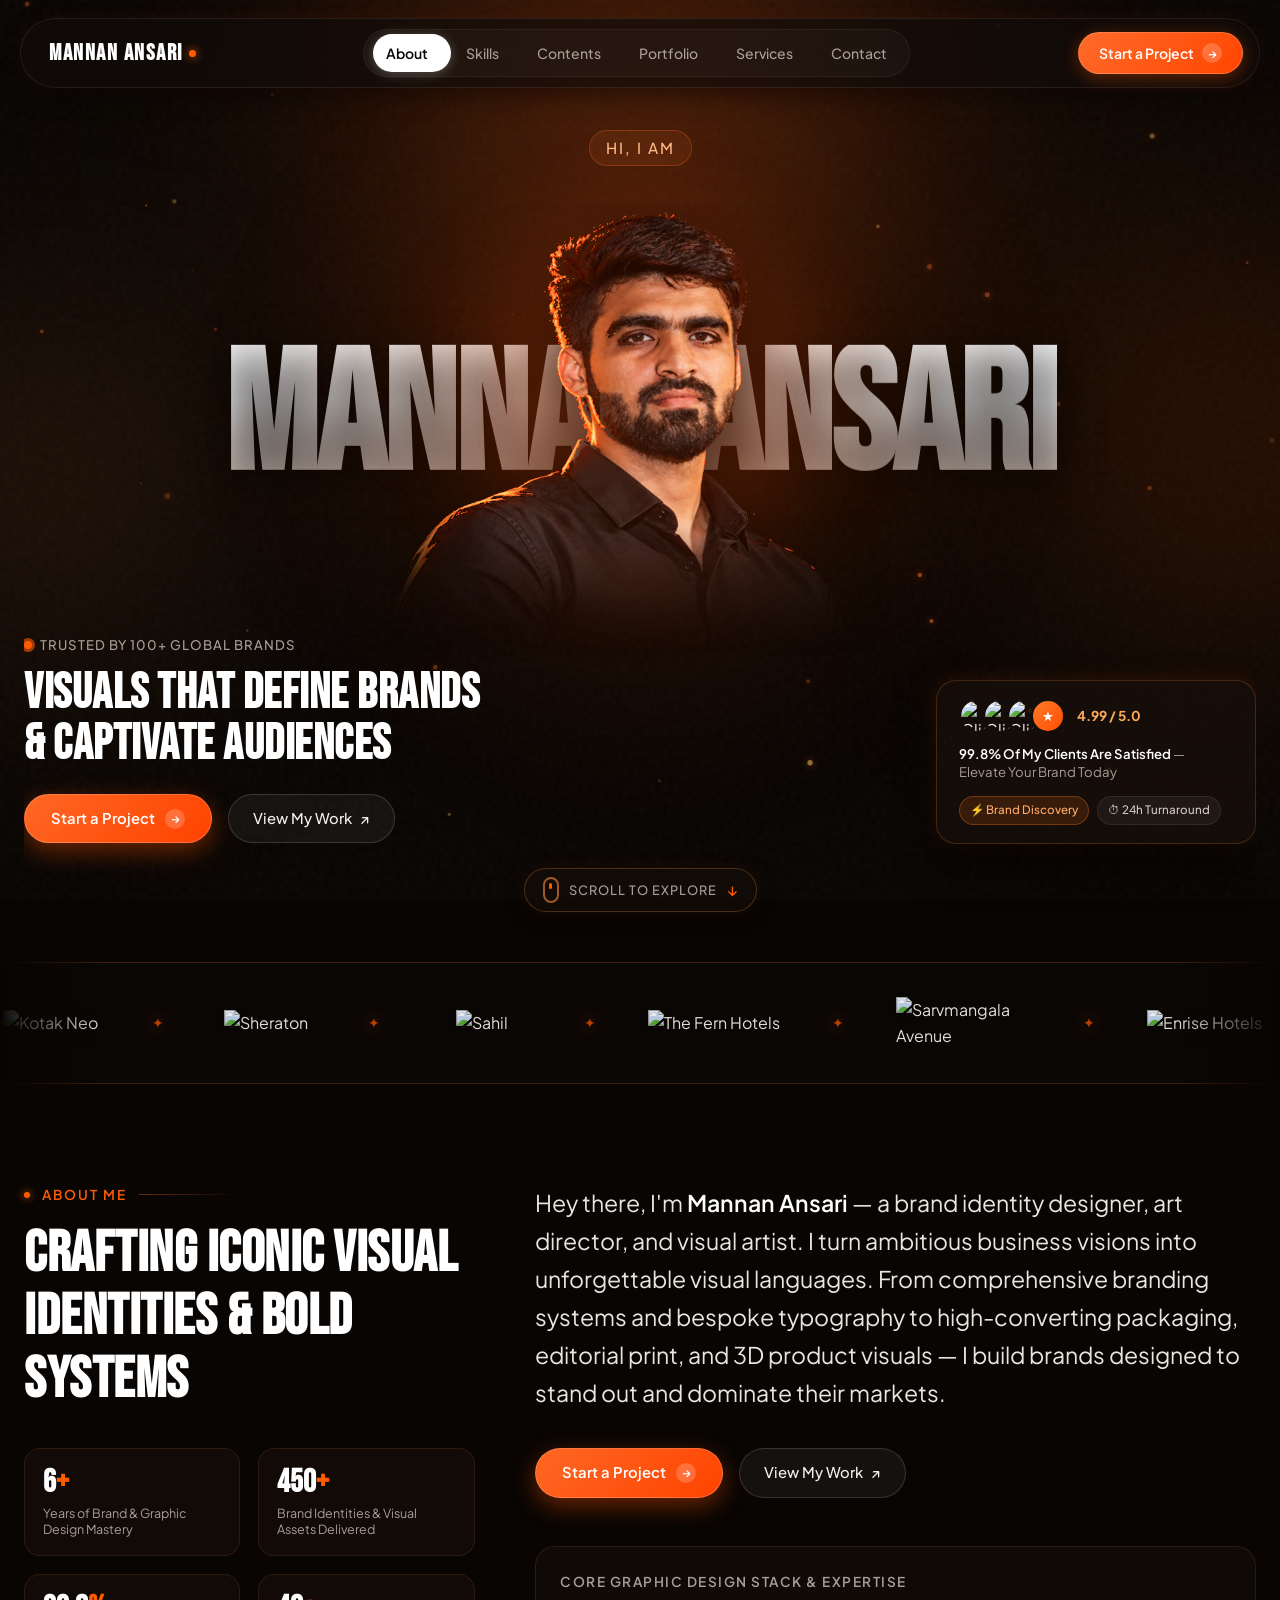
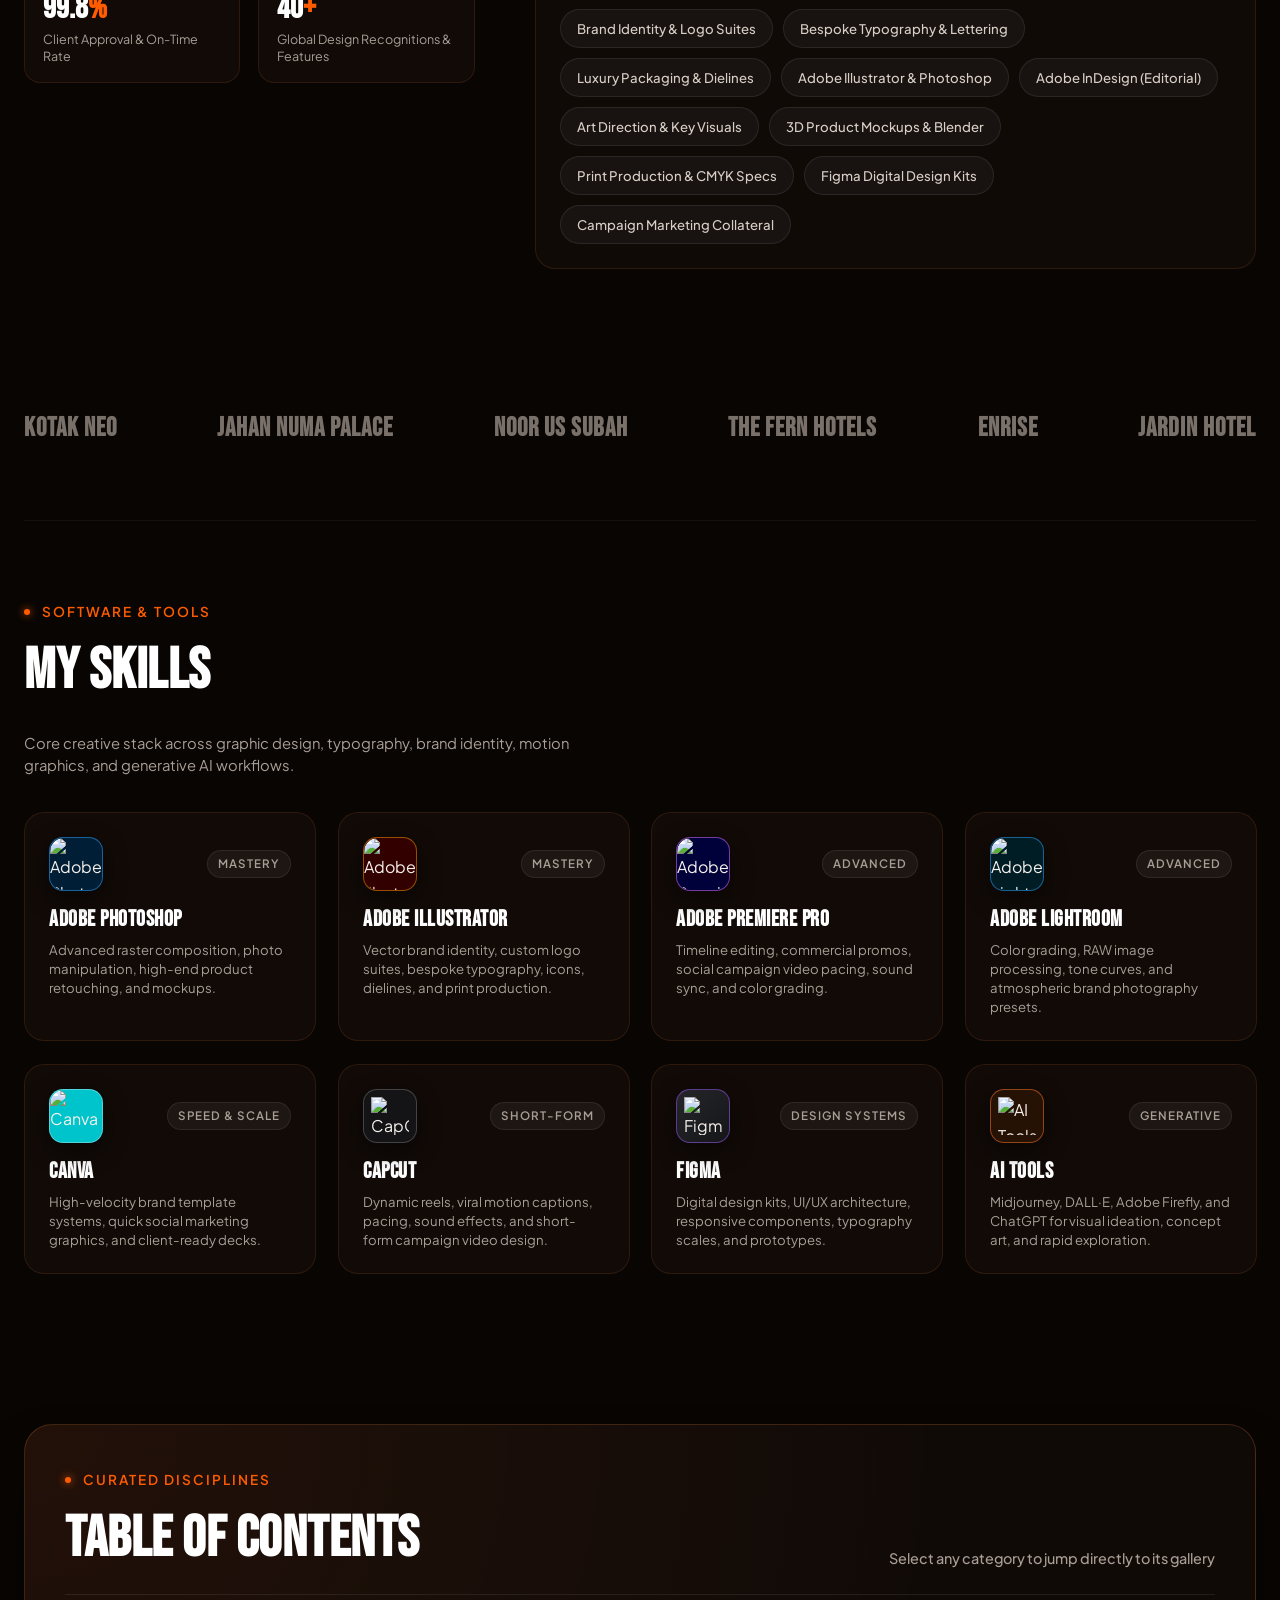
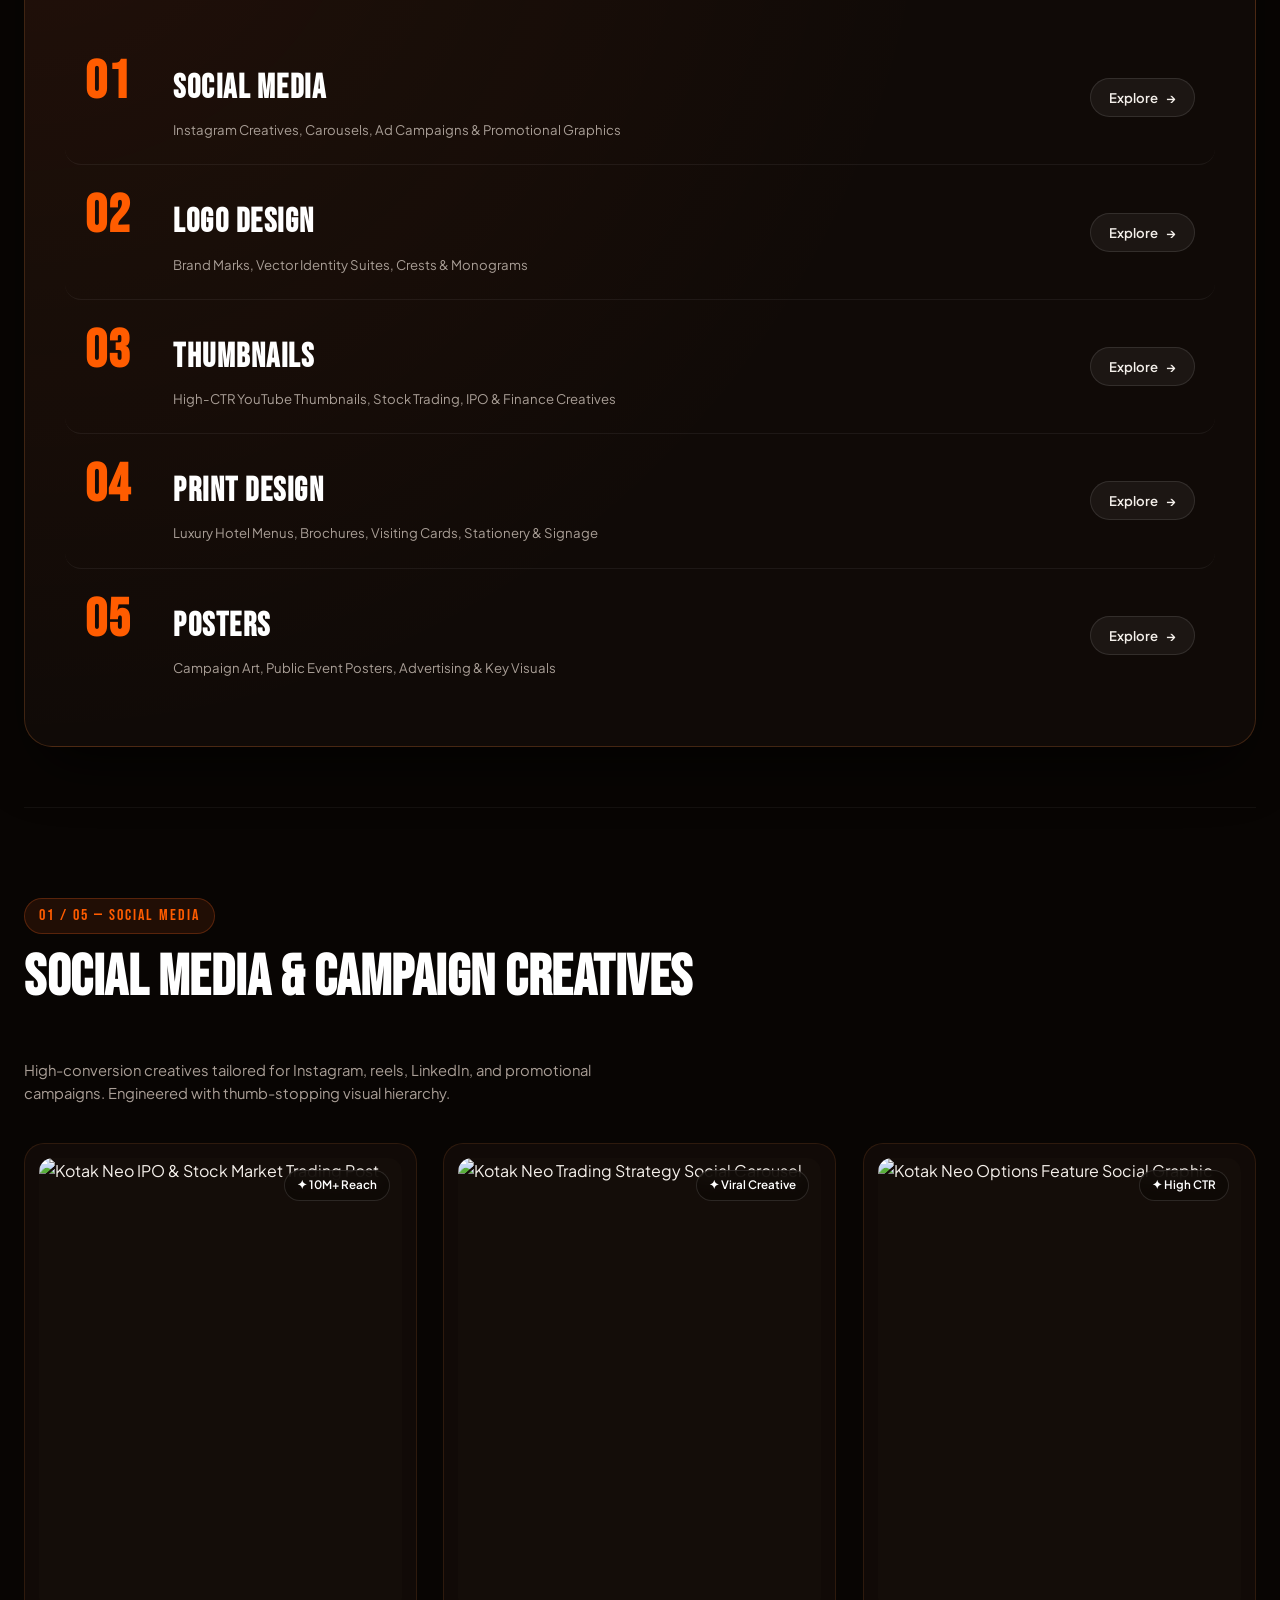
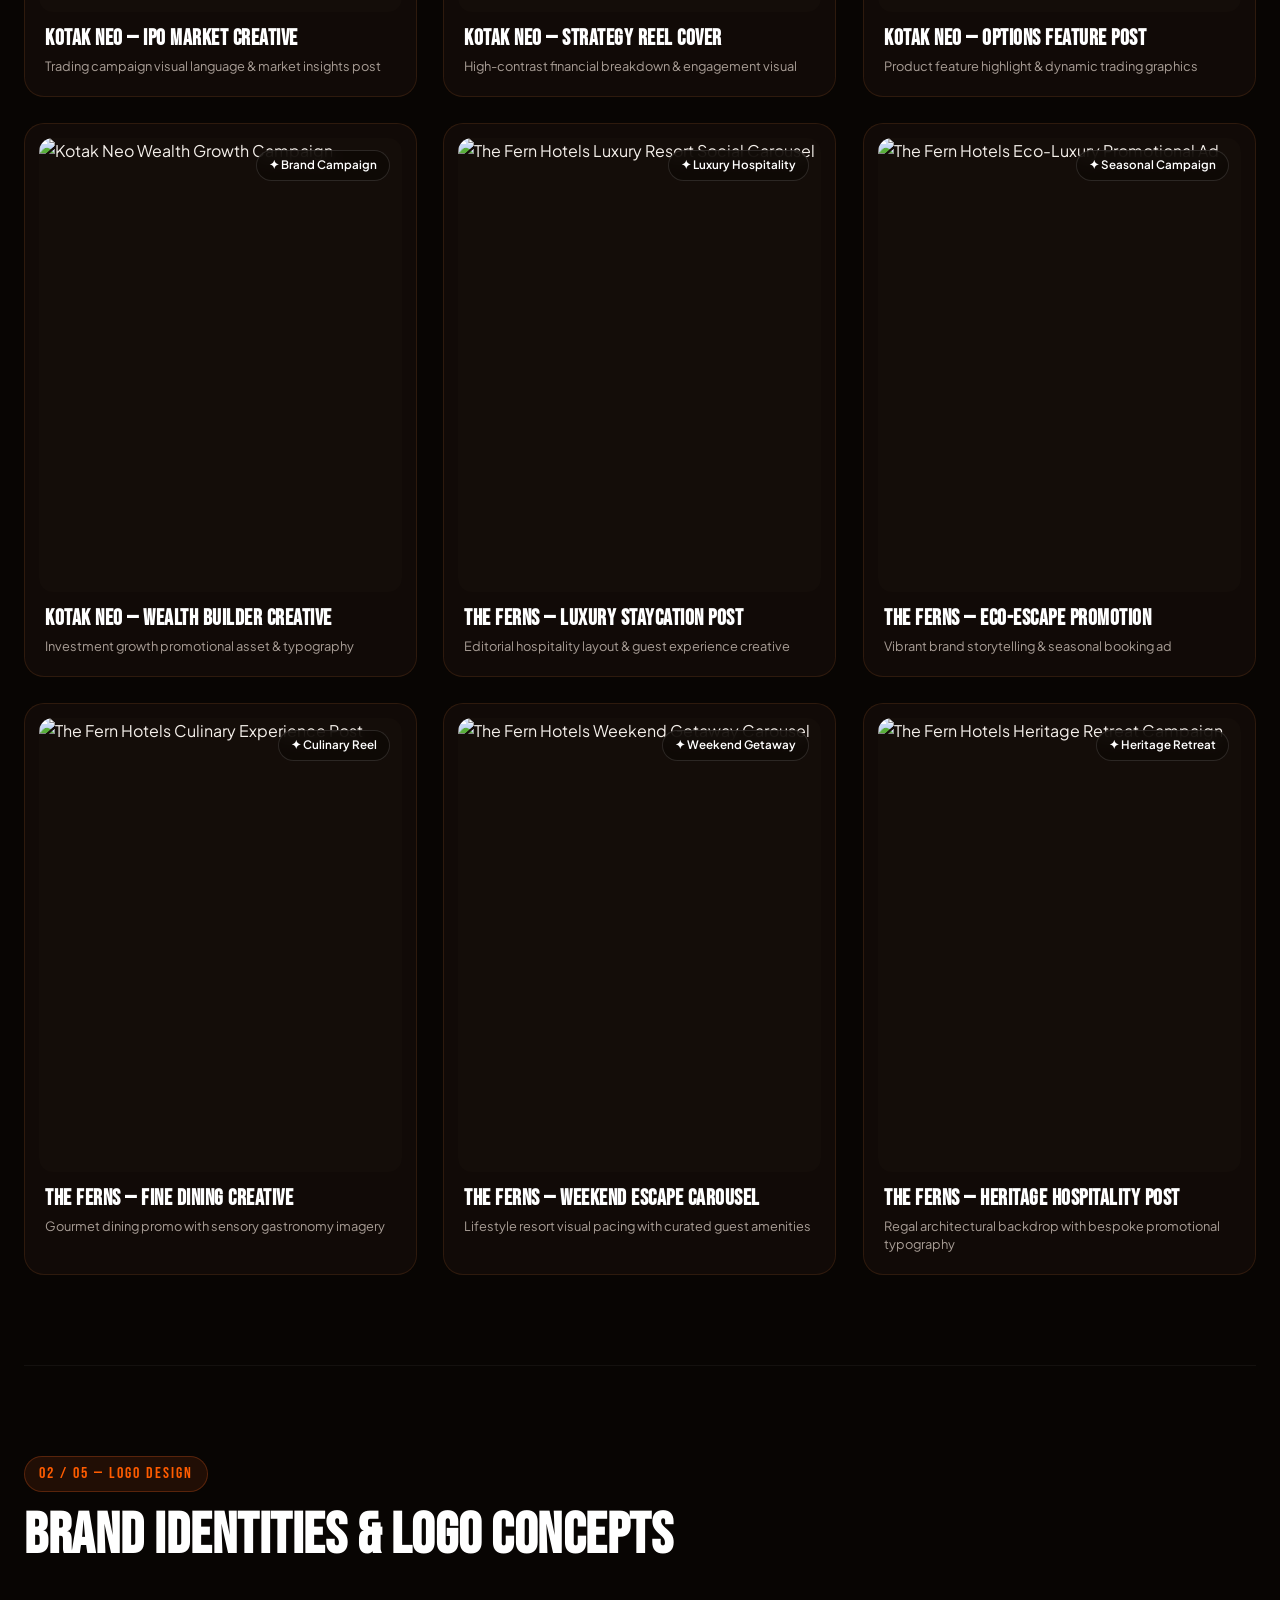
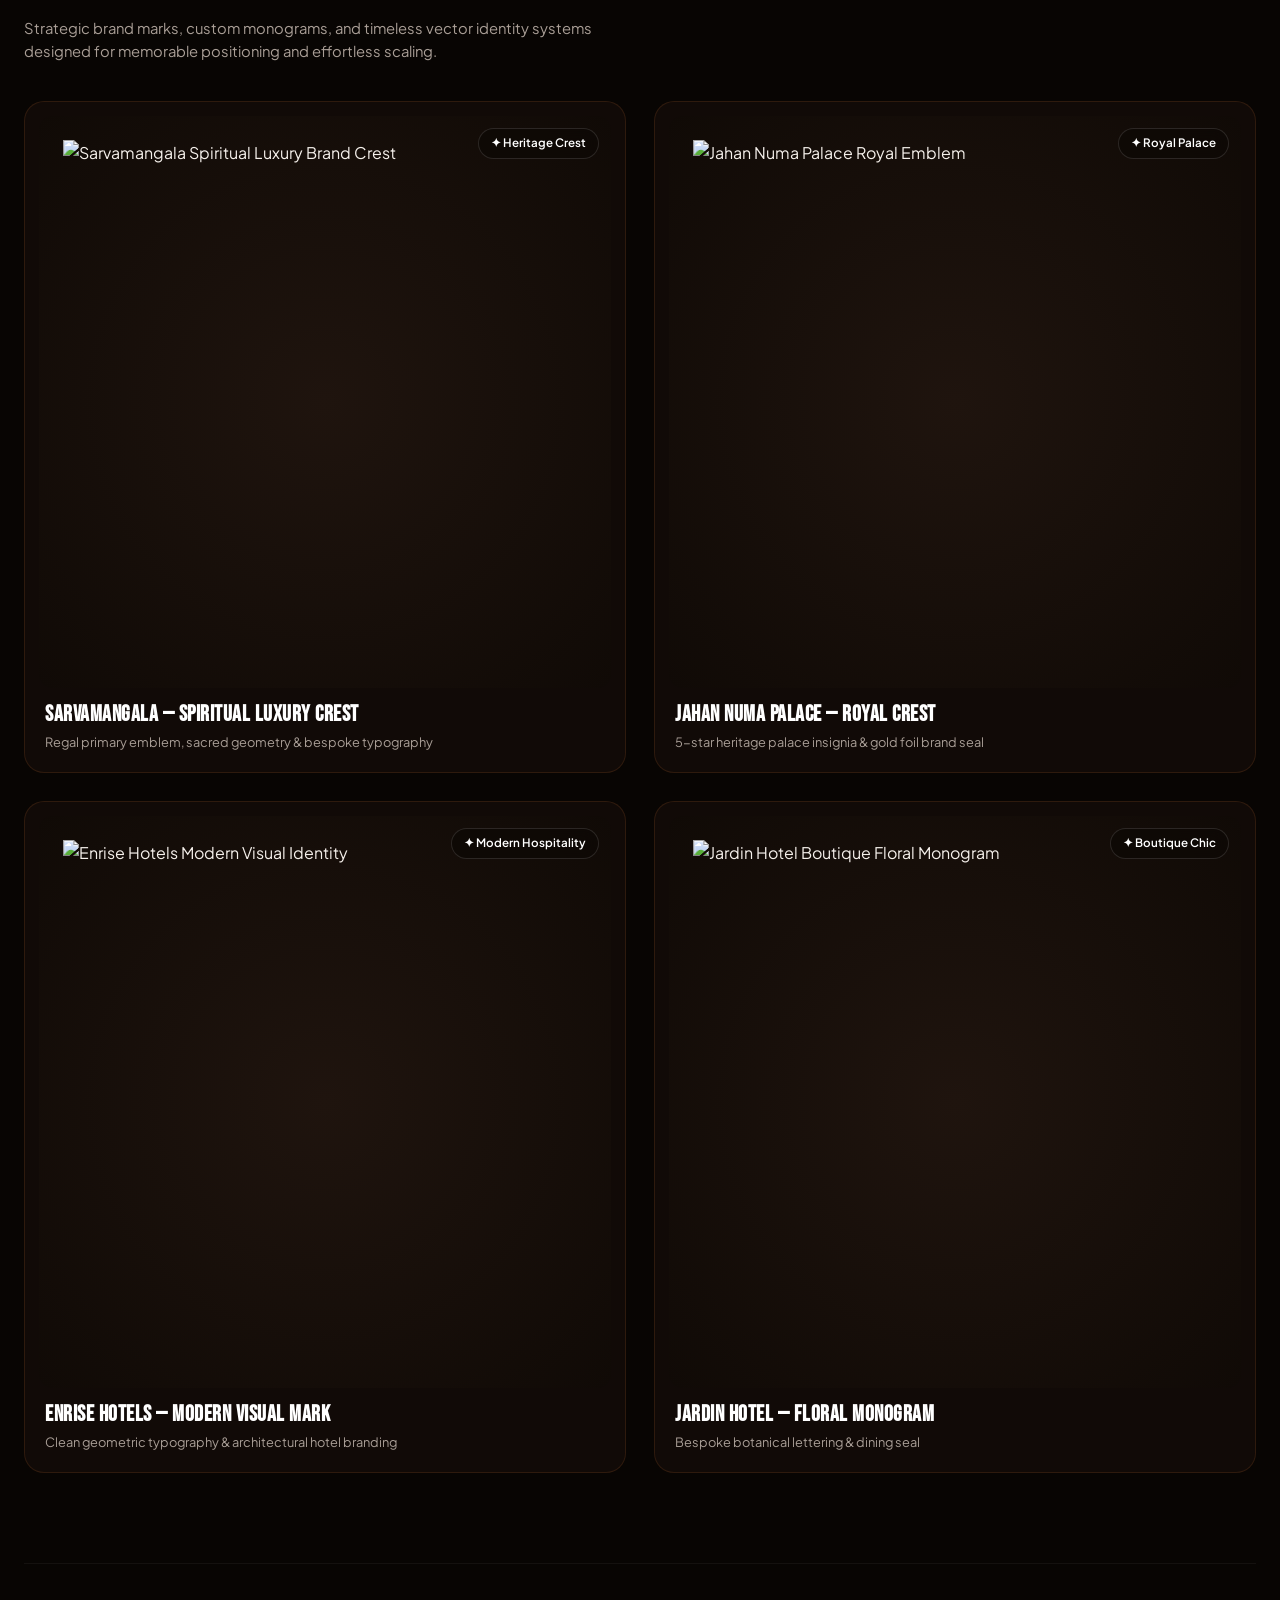
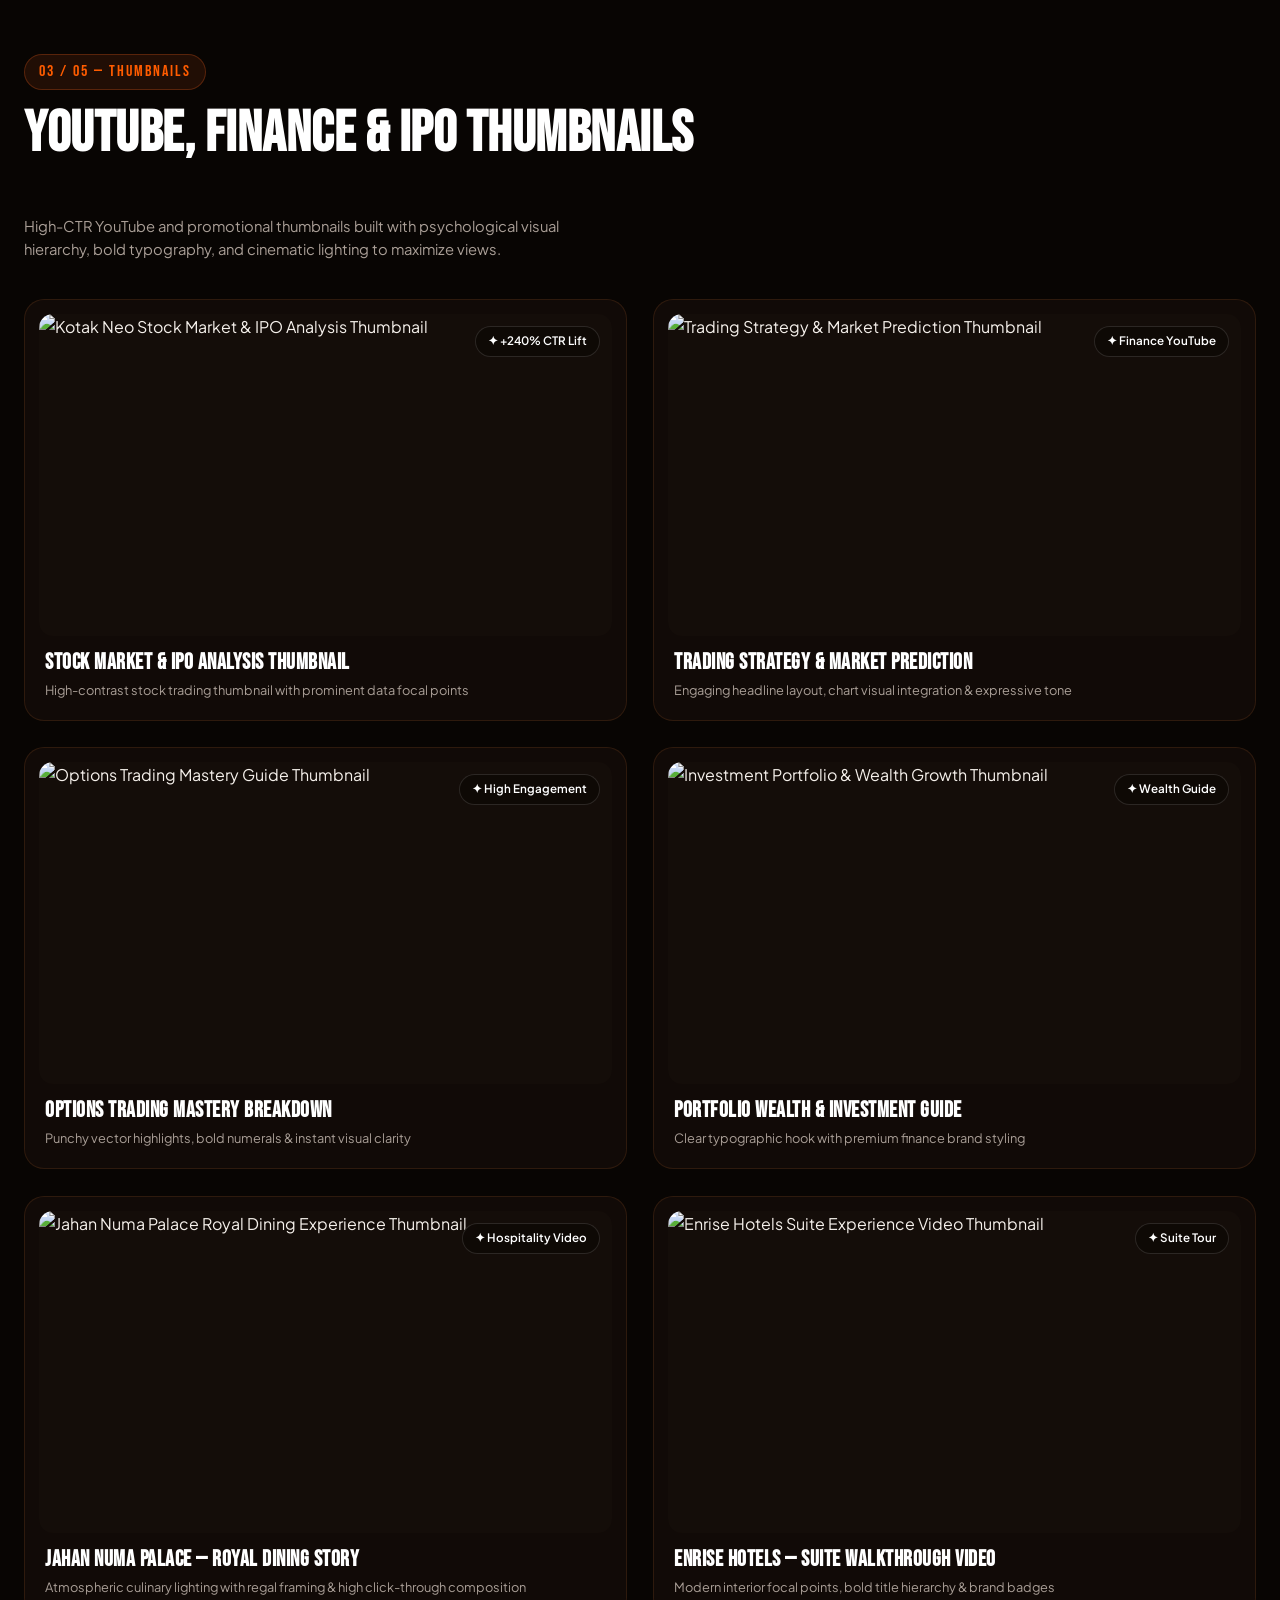
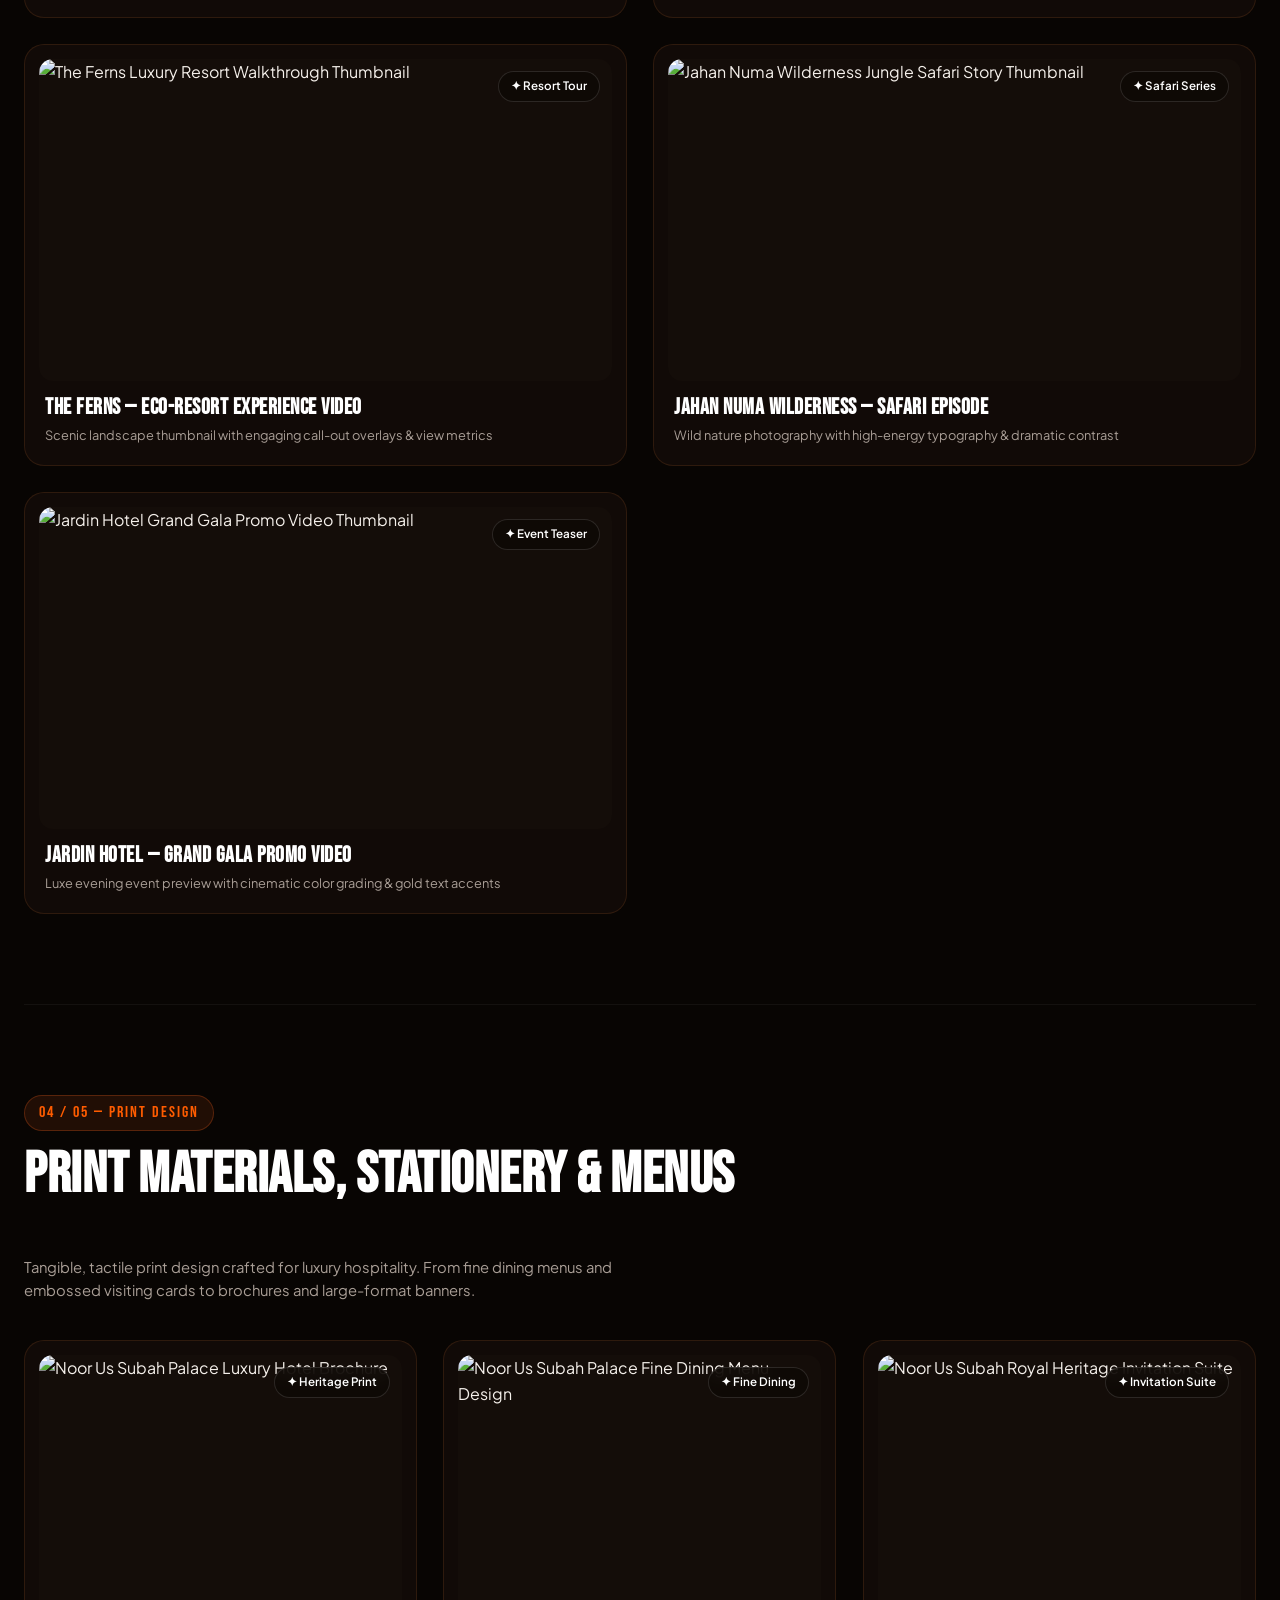
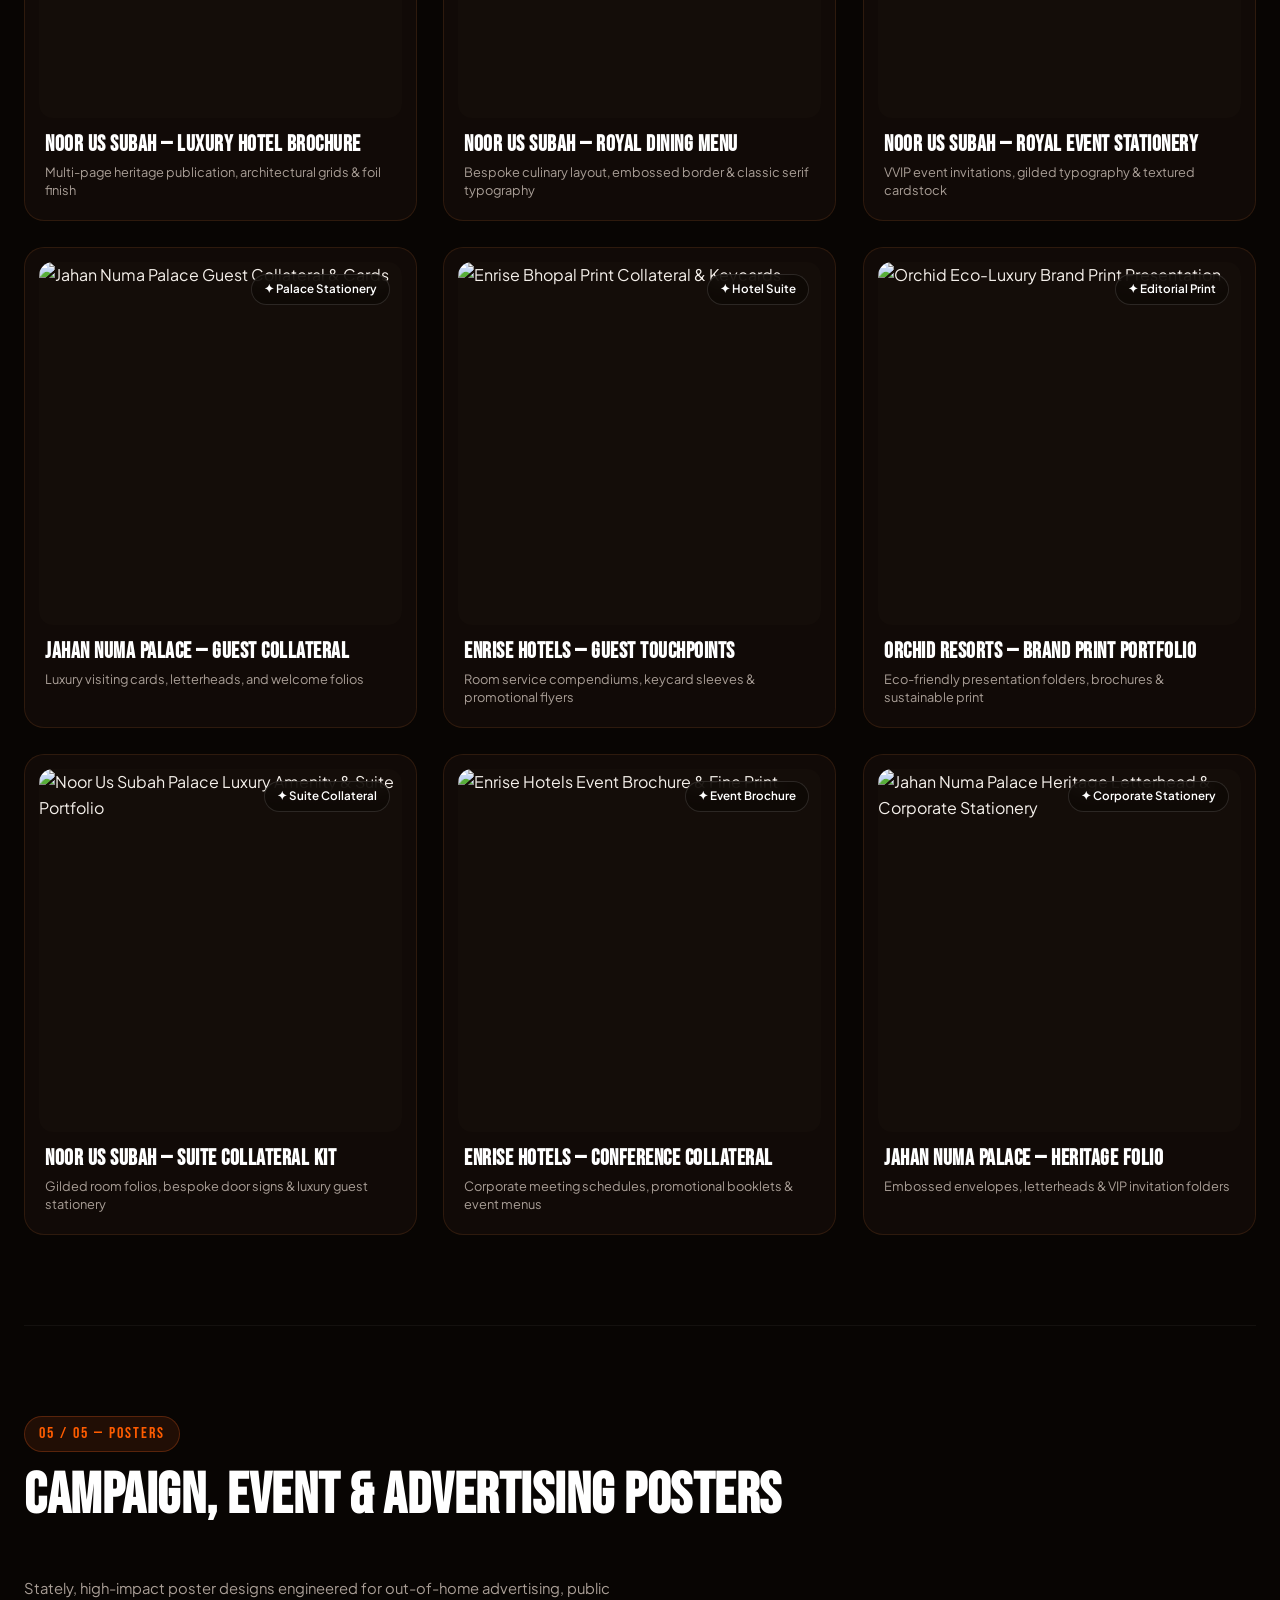
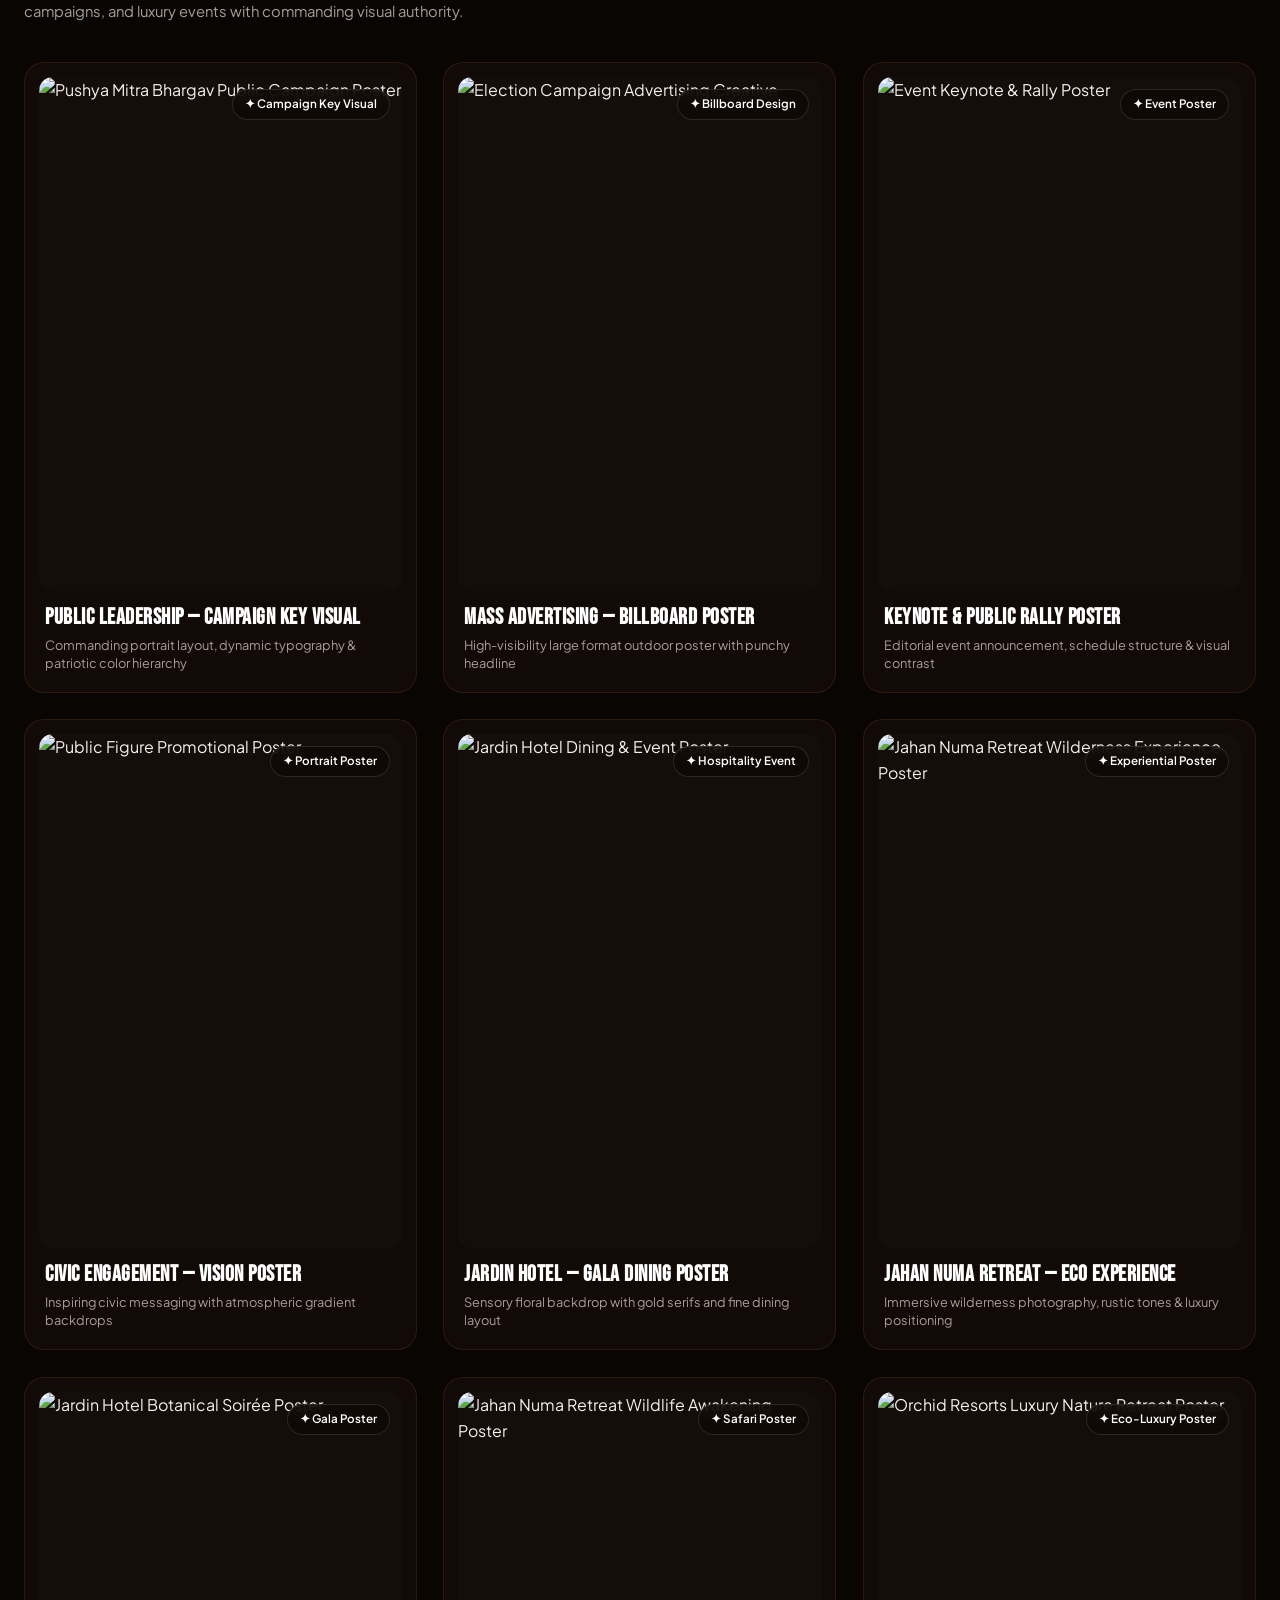
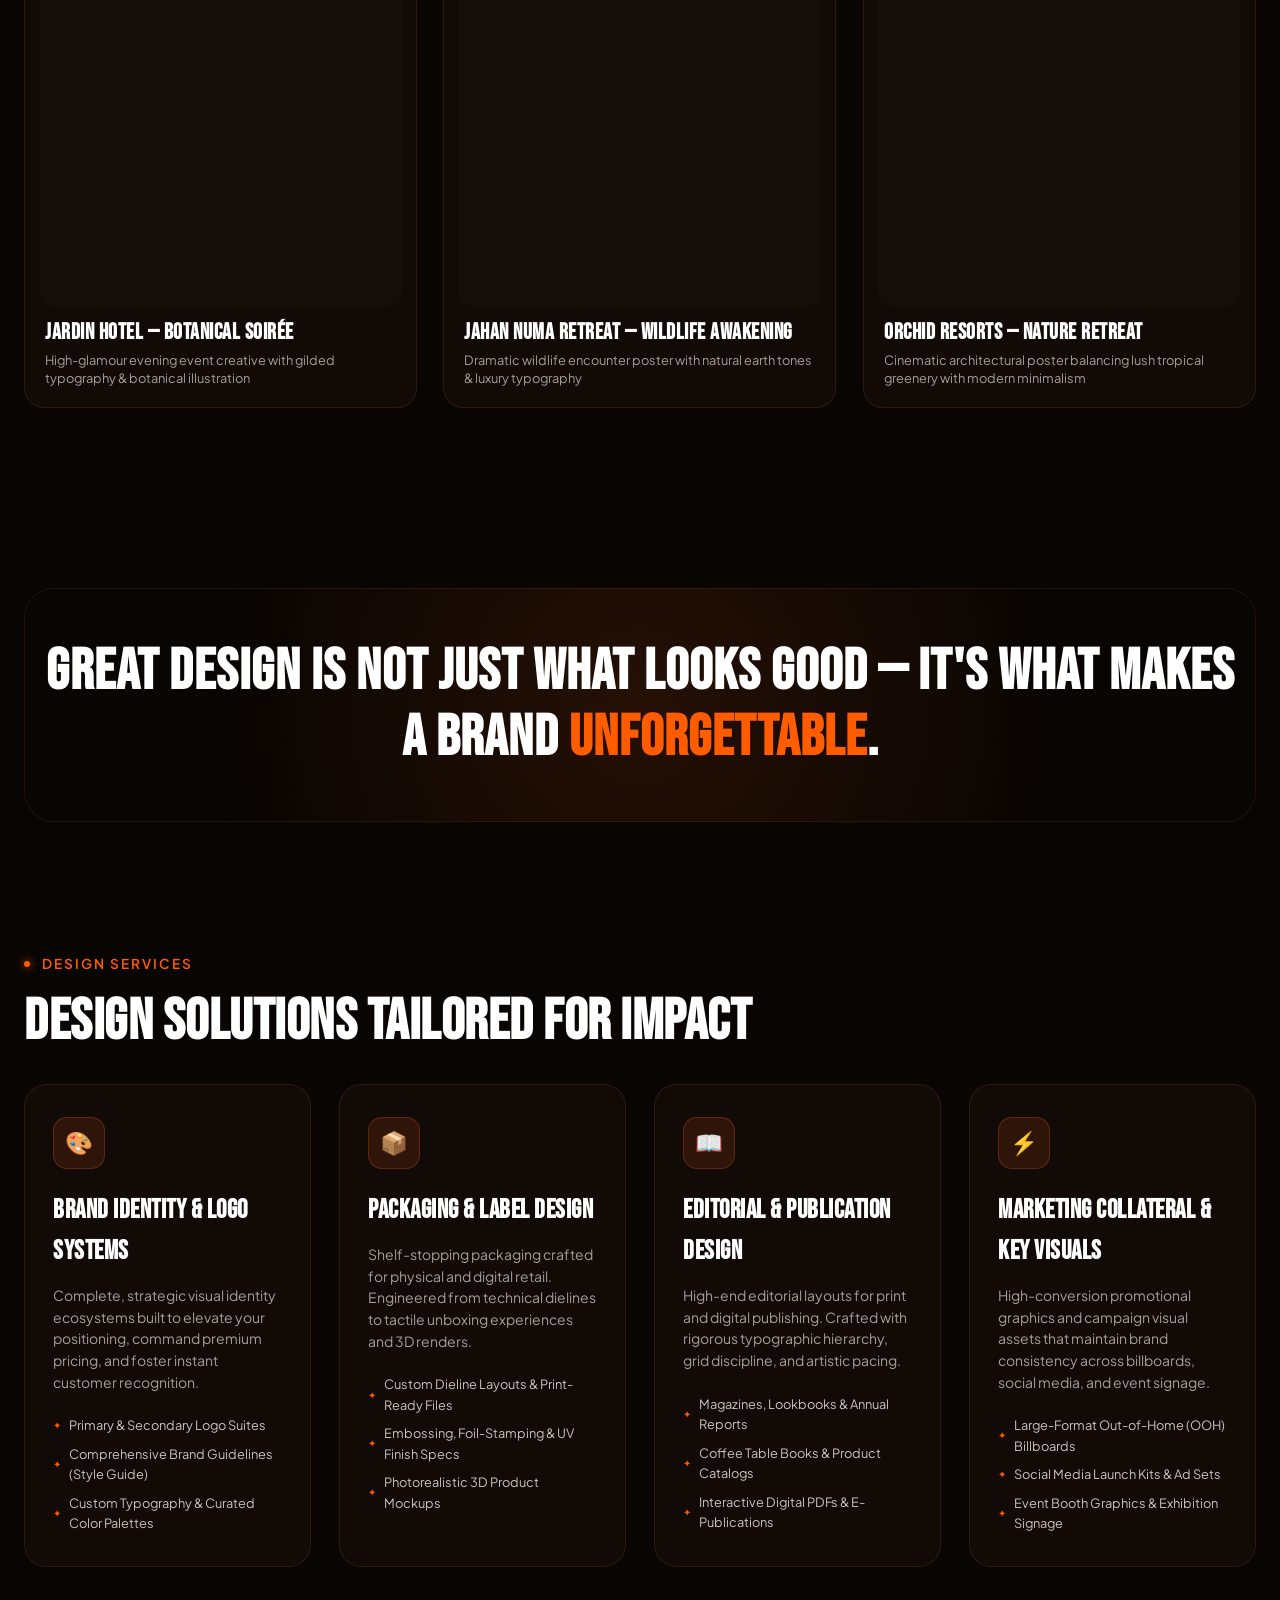
==== commit 56dc76ee: "Update index.html" ====
--- a/index.html
+++ b/index.html
@@ -174,37 +174,37 @@
       <div class="marquee-track logo-marquee-track">
         <!-- Group 1 -->
         <div class="marquee-content logo-marquee-content">
-          <div class="marquee-logo-item"><img src="assets/marquee_logos/logo_kotak.png" alt="Kotak Neo" class="marquee-logo-img"></div>
-          <div class="marquee-logo-separator">✦</div>
-          <div class="marquee-logo-item"><img src="assets/marquee_logos/logo_sheraton.png" alt="Sheraton" class="marquee-logo-img"></div>
-          <div class="marquee-logo-separator">✦</div>
-          <div class="marquee-logo-item"><img src="assets/marquee_logos/logo_sahil.png" alt="Sahil" class="marquee-logo-img"></div>
-          <div class="marquee-logo-separator">✦</div>
-          <div class="marquee-logo-item"><img src="assets/marquee_logos/logo_thefern.png" alt="The Fern Hotels" class="marquee-logo-img"></div>
-          <div class="marquee-logo-separator">✦</div>
-          <div class="marquee-logo-item"><img src="assets/marquee_logos/logo_sarvmangala.png" alt="Sarvmangala Avenue" class="marquee-logo-img logo-compact"></div>
-          <div class="marquee-logo-separator">✦</div>
-          <div class="marquee-logo-item"><img src="assets/marquee_logos/logo_enrise.png" alt="Enrise Hotels" class="marquee-logo-img logo-compact"></div>
-          <div class="marquee-logo-separator">✦</div>
-          <div class="marquee-logo-item"><img src="assets/marquee_logos/logo_ss_infinitus.png" alt="SS Infinitus" class="marquee-logo-img"></div>
-          <div class="marquee-logo-separator">✦</div>
-          <div class="marquee-logo-item"><img src="assets/marquee_logos/logo_jardin.png" alt="Jardin Hotel" class="marquee-logo-img"></div>
-          <div class="marquee-logo-separator">✦</div>
-          <div class="marquee-logo-item"><img src="assets/marquee_logos/logo_orchid.png" alt="Orchid Enclave" class="marquee-logo-img"></div>
-          <div class="marquee-logo-separator">✦</div>
-          <div class="marquee-logo-item"><img src="assets/marquee_logos/logo_sayaji.png" alt="Sayaji" class="marquee-logo-img logo-compact"></div>
-          <div class="marquee-logo-separator">✦</div>
-          <div class="marquee-logo-item"><img src="assets/marquee_logos/logo_crescent.png" alt="Crescent" class="marquee-logo-img"></div>
+          <div class="marquee-logo-item"><img src="marquee_logos/logo_kotak.png" alt="Kotak Neo" class="marquee-logo-img"></div>
+          <div class="marquee-logo-separator">✦</div>
+          <div class="marquee-logo-item"><img src="marquee_logos/logo_sheraton.png" alt="Sheraton" class="marquee-logo-img"></div>
+          <div class="marquee-logo-separator">✦</div>
+          <div class="marquee-logo-item"><img src="marquee_logos/logo_sahil.png" alt="Sahil" class="marquee-logo-img"></div>
+          <div class="marquee-logo-separator">✦</div>
+          <div class="marquee-logo-item"><img src="marquee_logos/logo_thefern.png" alt="The Fern Hotels" class="marquee-logo-img"></div>
+          <div class="marquee-logo-separator">✦</div>
+          <div class="marquee-logo-item"><img src="marquee_logos/logo_sarvmangala.png" alt="Sarvmangala Avenue" class="marquee-logo-img logo-compact"></div>
+          <div class="marquee-logo-separator">✦</div>
+          <div class="marquee-logo-item"><img src="marquee_logos/logo_enrise.png" alt="Enrise Hotels" class="marquee-logo-img logo-compact"></div>
+          <div class="marquee-logo-separator">✦</div>
+          <div class="marquee-logo-item"><img src="marquee_logos/logo_ss_infinitus.png" alt="SS Infinitus" class="marquee-logo-img"></div>
+          <div class="marquee-logo-separator">✦</div>
+          <div class="marquee-logo-item"><img src="marquee_logos/logo_jardin.png" alt="Jardin Hotel" class="marquee-logo-img"></div>
+          <div class="marquee-logo-separator">✦</div>
+          <div class="marquee-logo-item"><img src="marquee_logos/logo_orchid.png" alt="Orchid Enclave" class="marquee-logo-img"></div>
+          <div class="marquee-logo-separator">✦</div>
+          <div class="marquee-logo-item"><img src="marquee_logos/logo_sayaji.png" alt="Sayaji" class="marquee-logo-img logo-compact"></div>
+          <div class="marquee-logo-separator">✦</div>
+          <div class="marquee-logo-item"><img src="marquee_logos/logo_crescent.png" alt="Crescent" class="marquee-logo-img"></div>
           <div class="marquee-logo-separator">✦</div>
           <div class="marquee-logo-item"><img src="assets/marquee_logos/logo_egniter.png" alt="Egniter" class="marquee-logo-img"></div>
           <div class="marquee-logo-separator">✦</div>
-          <div class="marquee-logo-item"><img src="assets/marquee_logos/logo_jnrt.png" alt="Jehan Numa Retreat" class="marquee-logo-img"></div>
-          <div class="marquee-logo-separator">✦</div>
-          <div class="marquee-logo-item"><img src="assets/marquee_logos/logo_kalyan.png" alt="Kalyan" class="marquee-logo-img"></div>
-          <div class="marquee-logo-separator">✦</div>
-          <div class="marquee-logo-item"><img src="assets/marquee_logos/logo_capers.png" alt="Capers" class="marquee-logo-img"></div>
-          <div class="marquee-logo-separator">✦</div>
-          <div class="marquee-logo-item"><img src="assets/marquee_logos/logo_d2r.png" alt="D2R" class="marquee-logo-img"></div>
+          <div class="marquee-logo-item"><img src="marquee_logos/logo_jnrt.png" alt="Jehan Numa Retreat" class="marquee-logo-img"></div>
+          <div class="marquee-logo-separator">✦</div>
+          <div class="marquee-logo-item"><img src="marquee_logos/logo_kalyan.png" alt="Kalyan" class="marquee-logo-img"></div>
+          <div class="marquee-logo-separator">✦</div>
+          <div class="marquee-logo-item"><img src="marquee_logos/logo_capers.png" alt="Capers" class="marquee-logo-img"></div>
+          <div class="marquee-logo-separator">✦</div>
+          <div class="marquee-logo-item"><img src="marquee_logos/logo_d2r.png" alt="D2R" class="marquee-logo-img"></div>
           <div class="marquee-logo-separator">✦</div>
         </div>
 
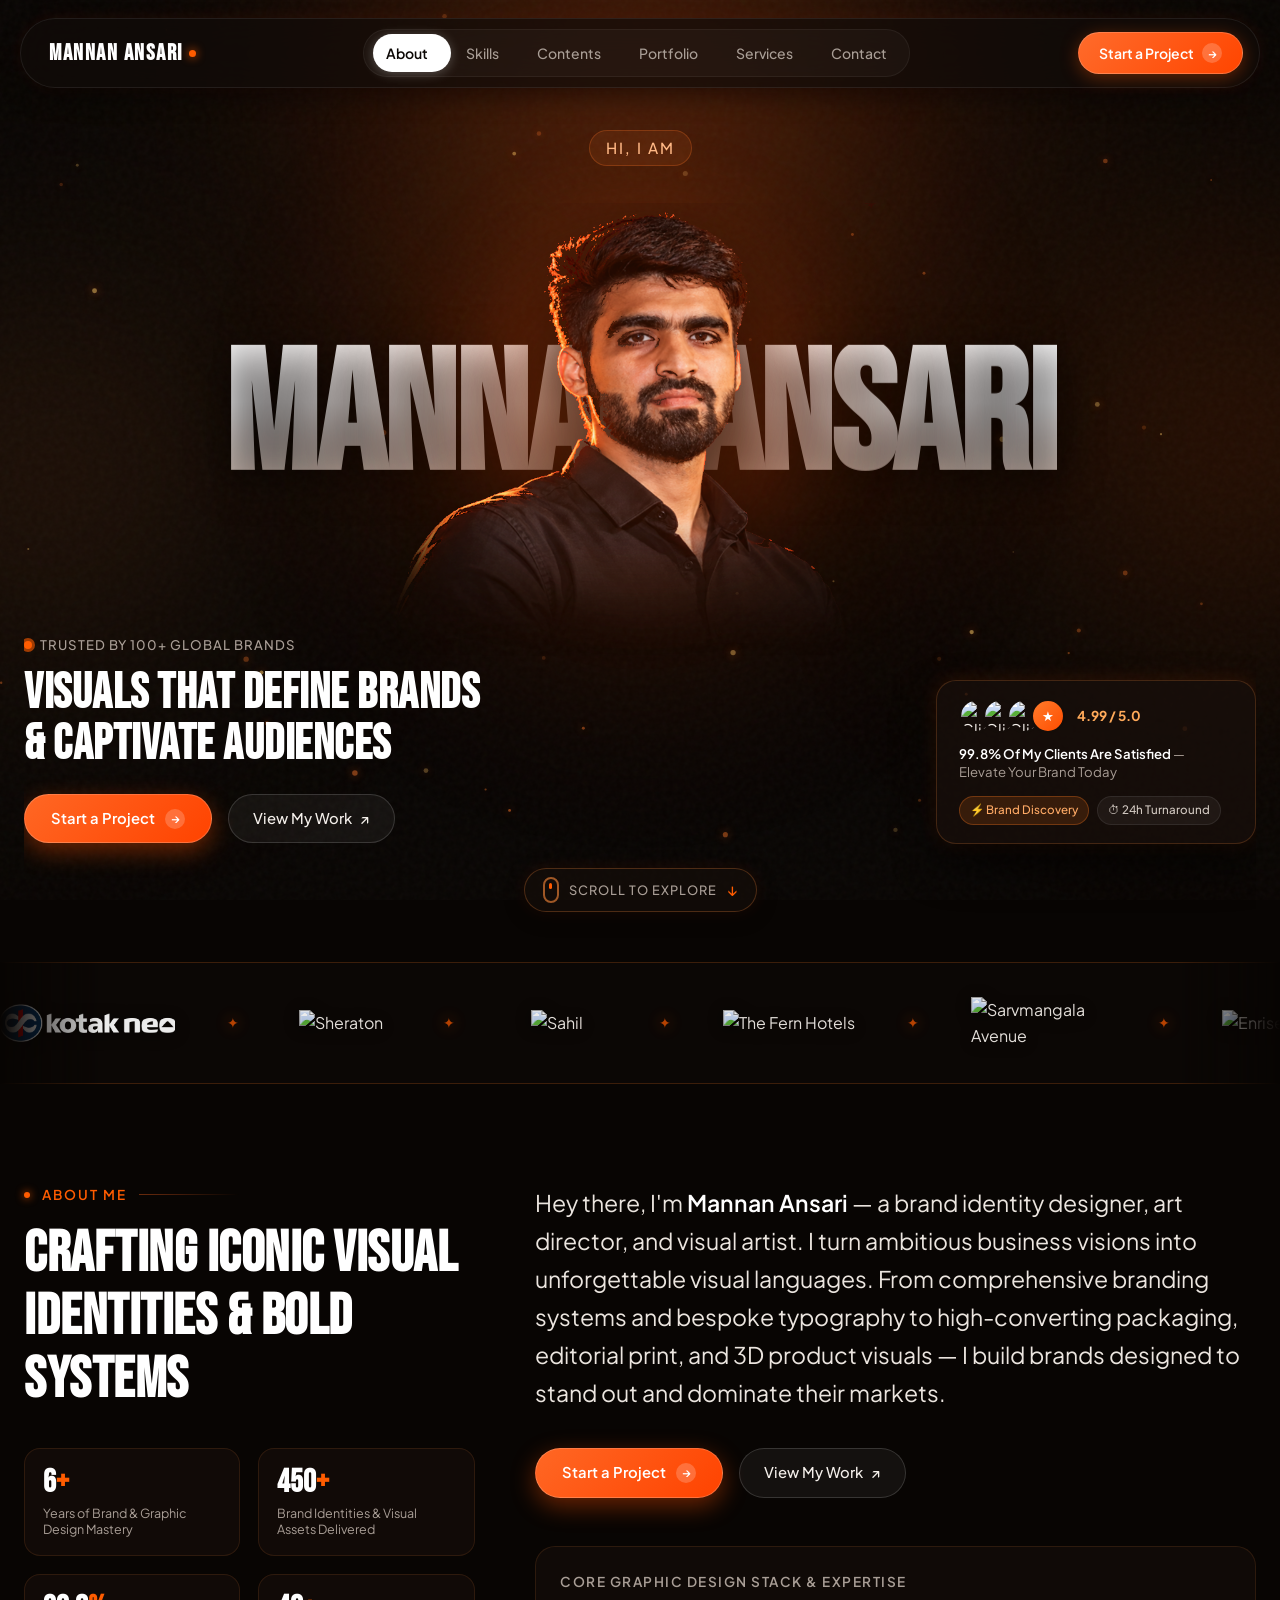
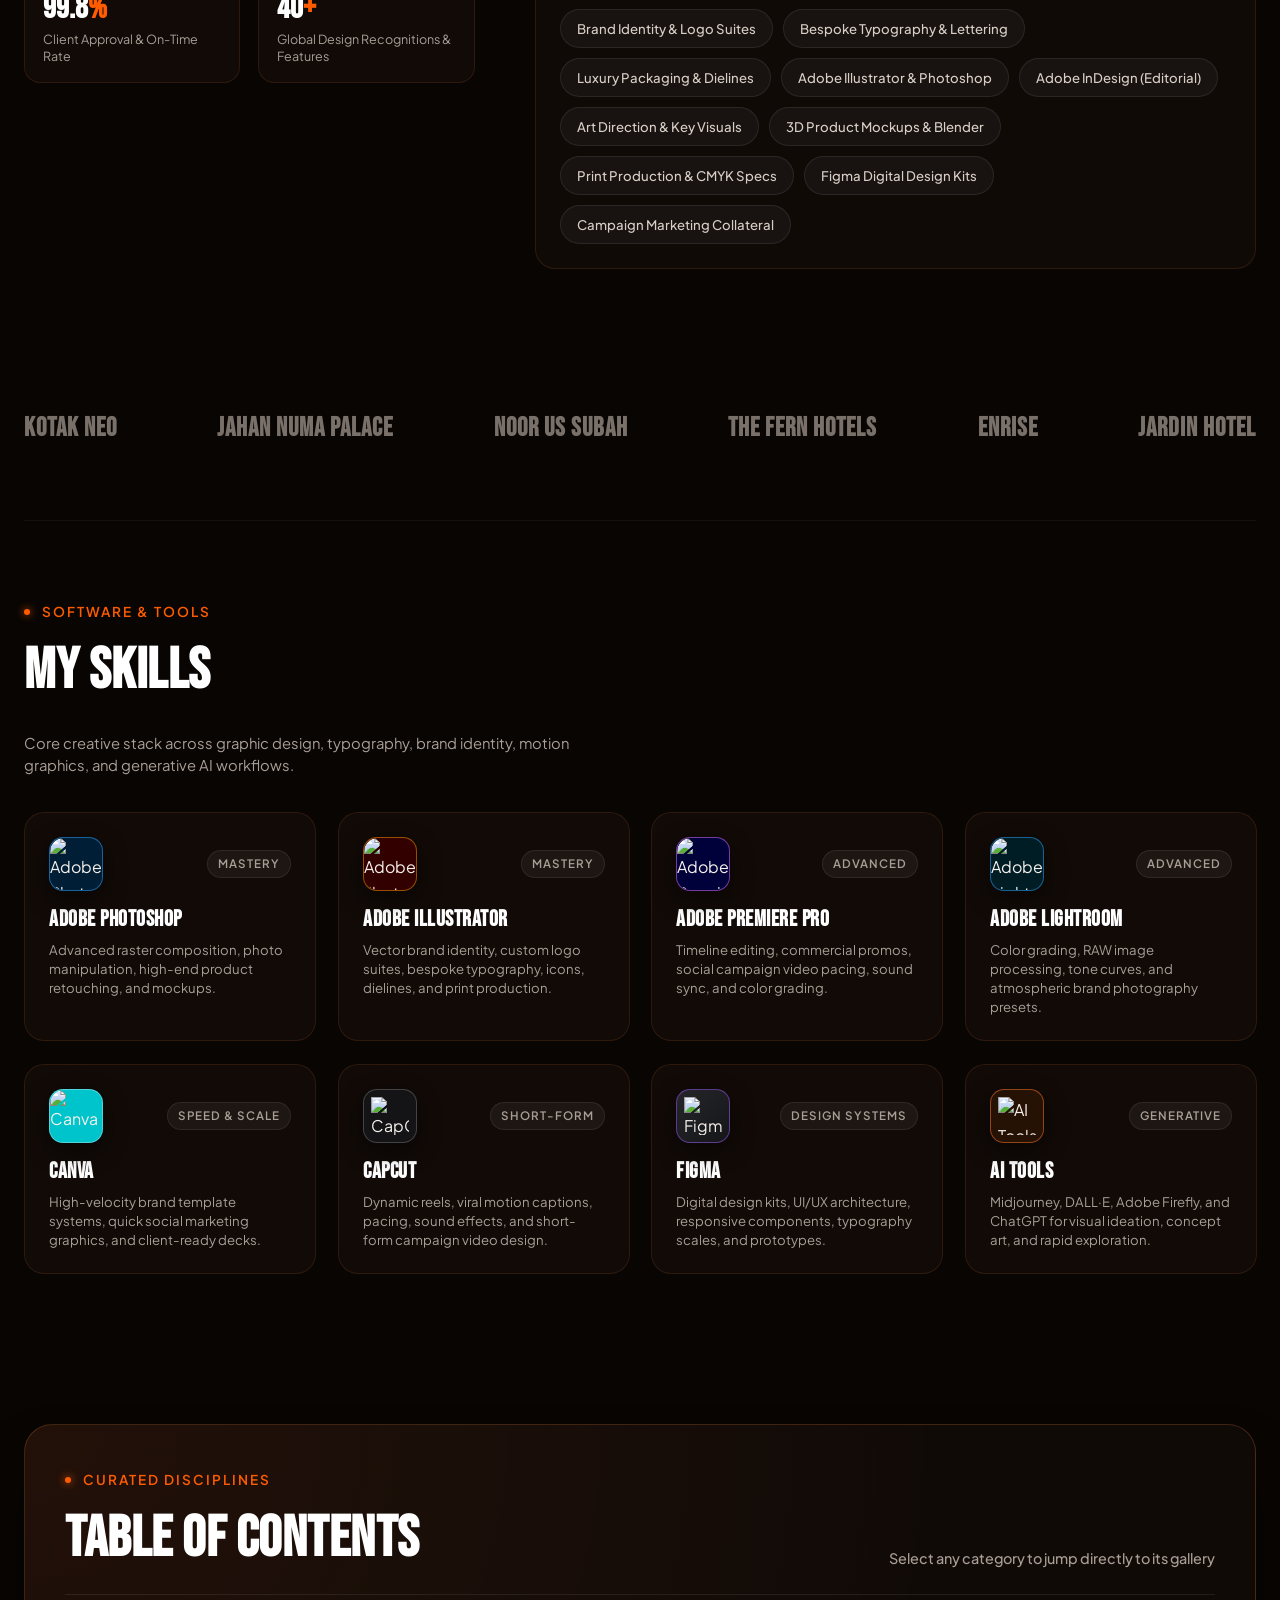
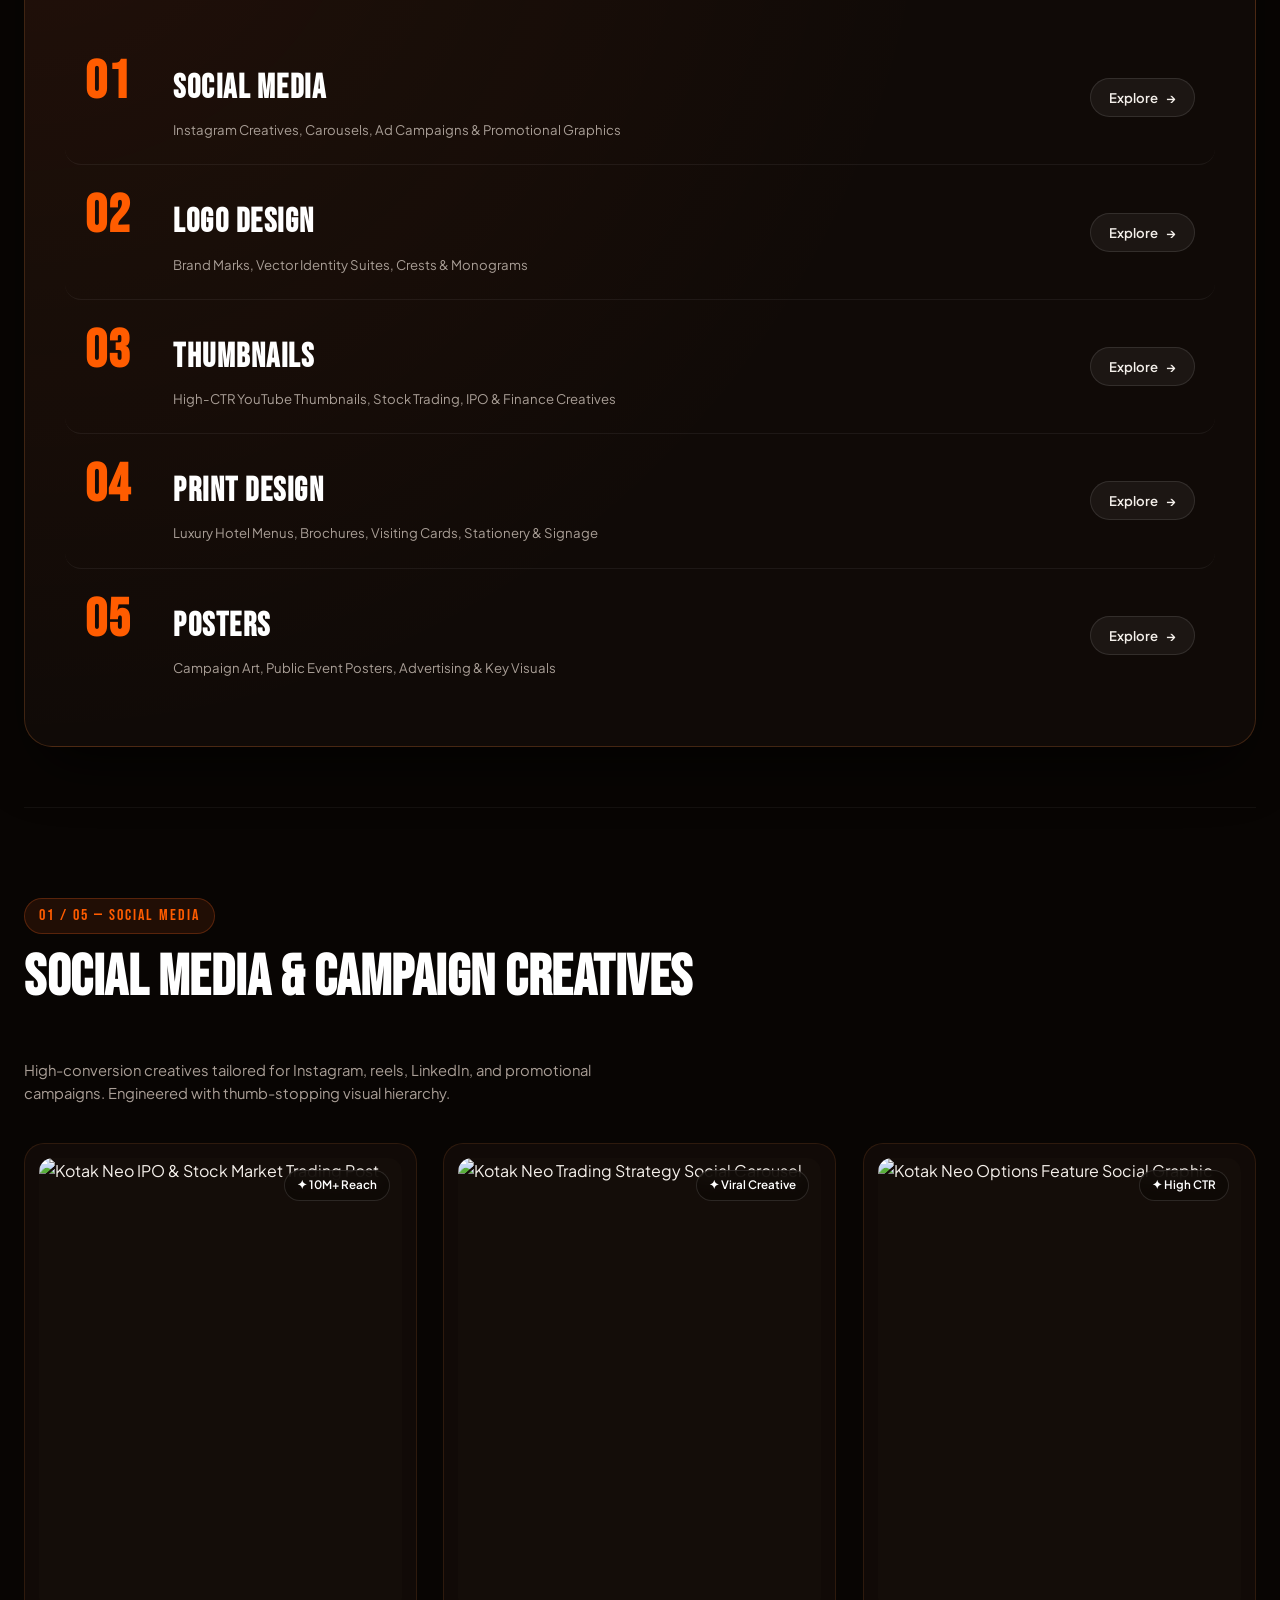
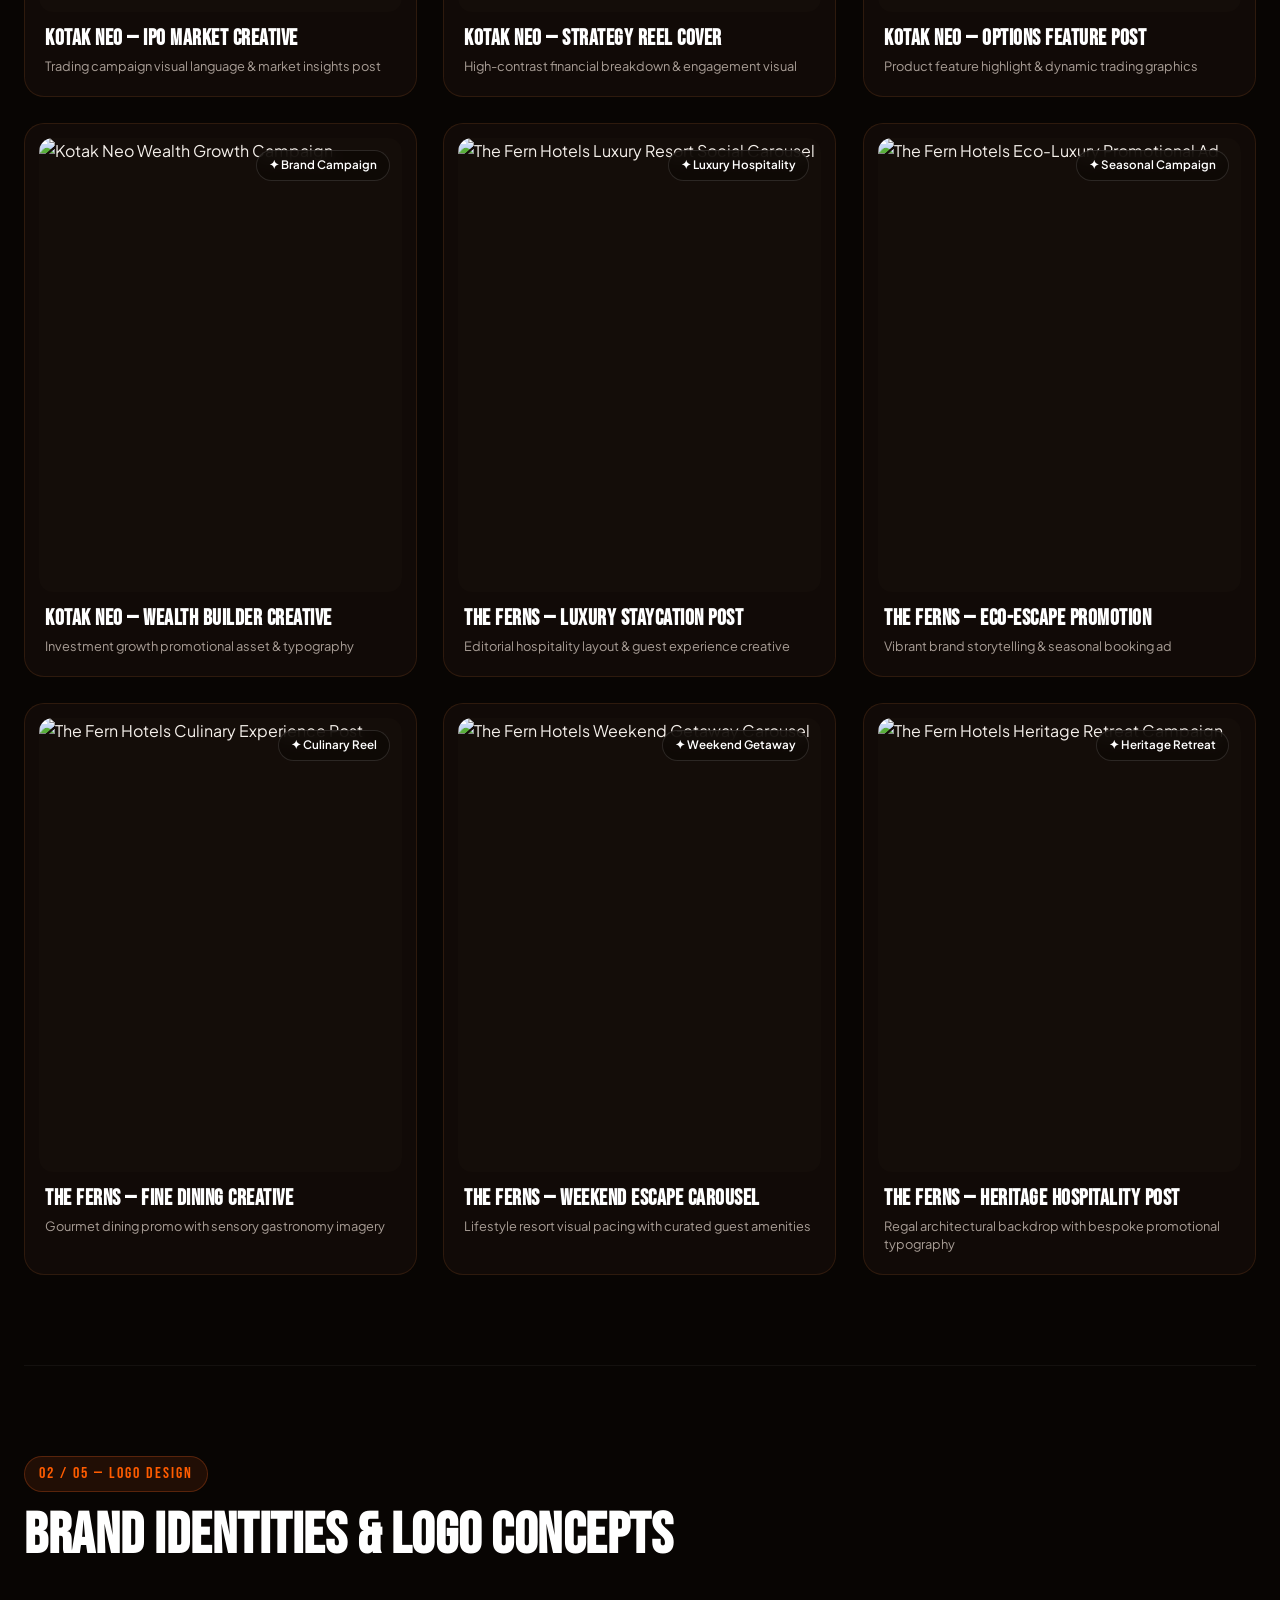
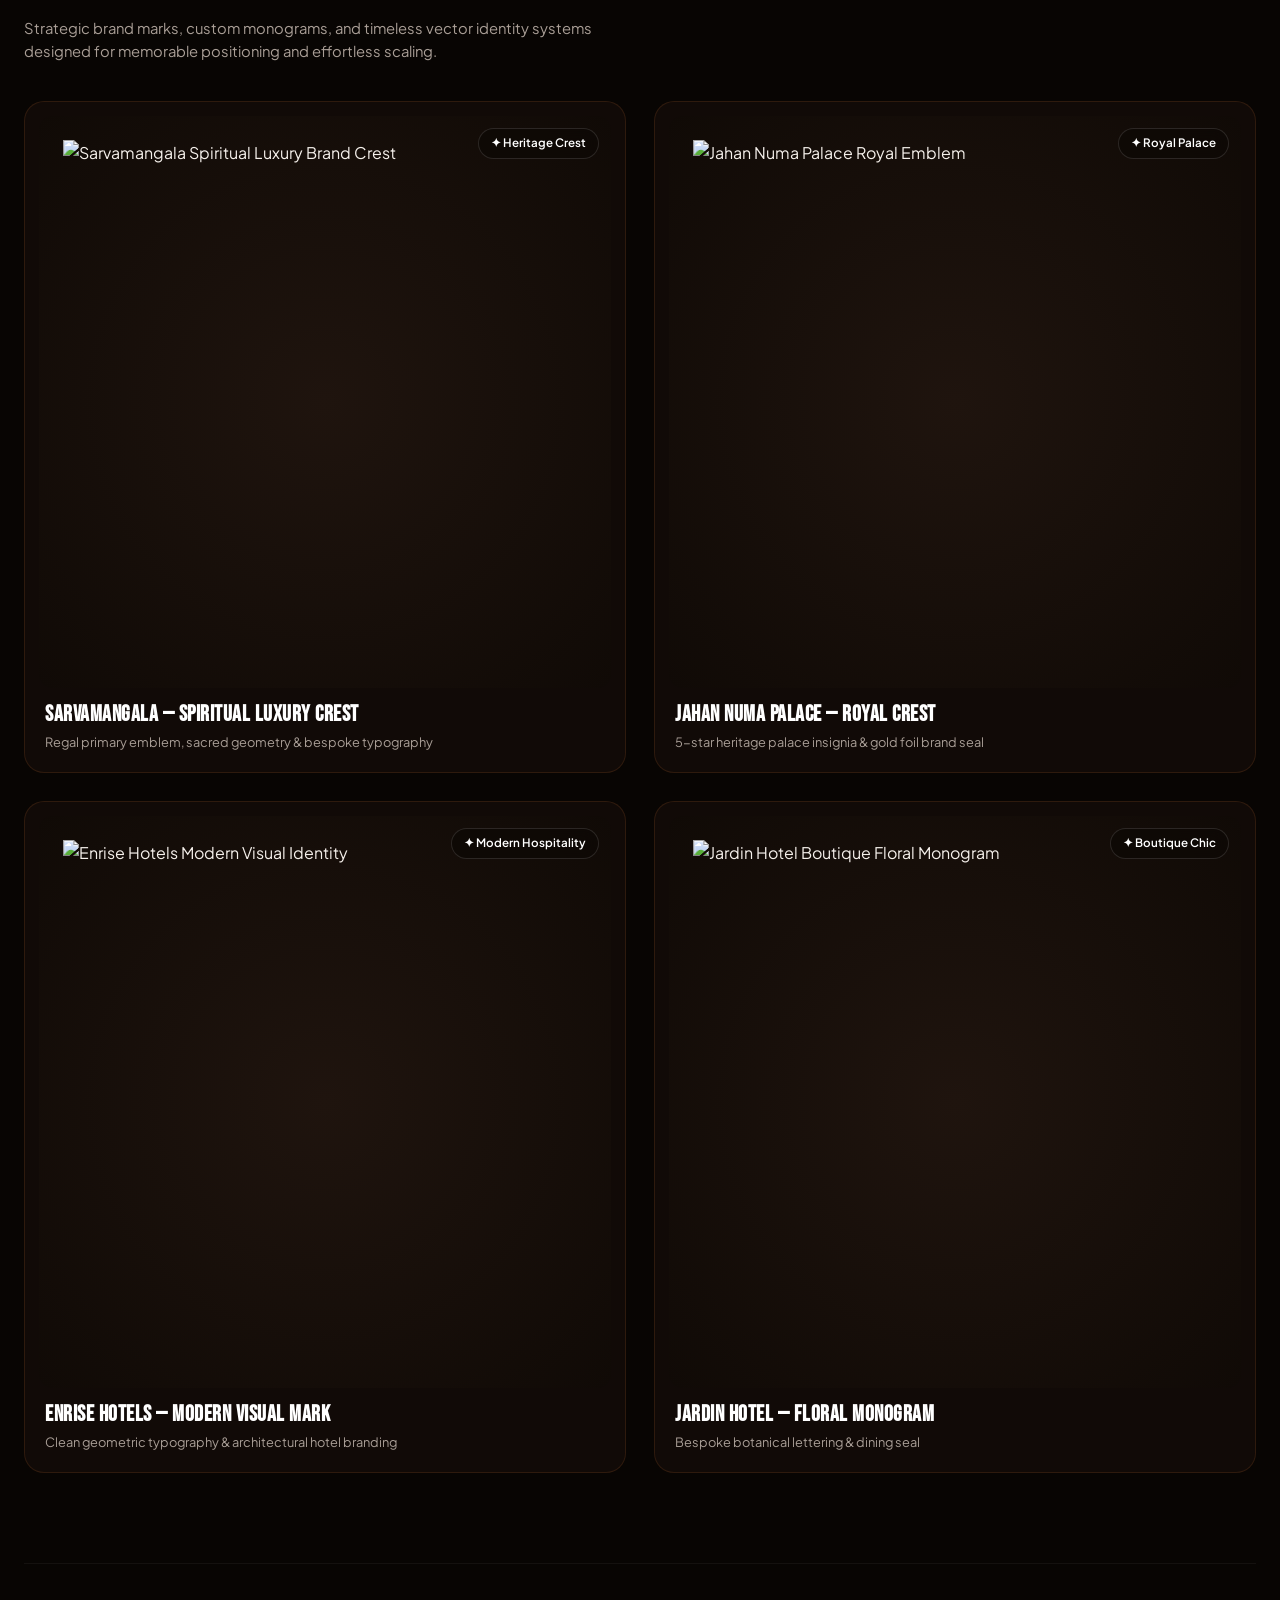
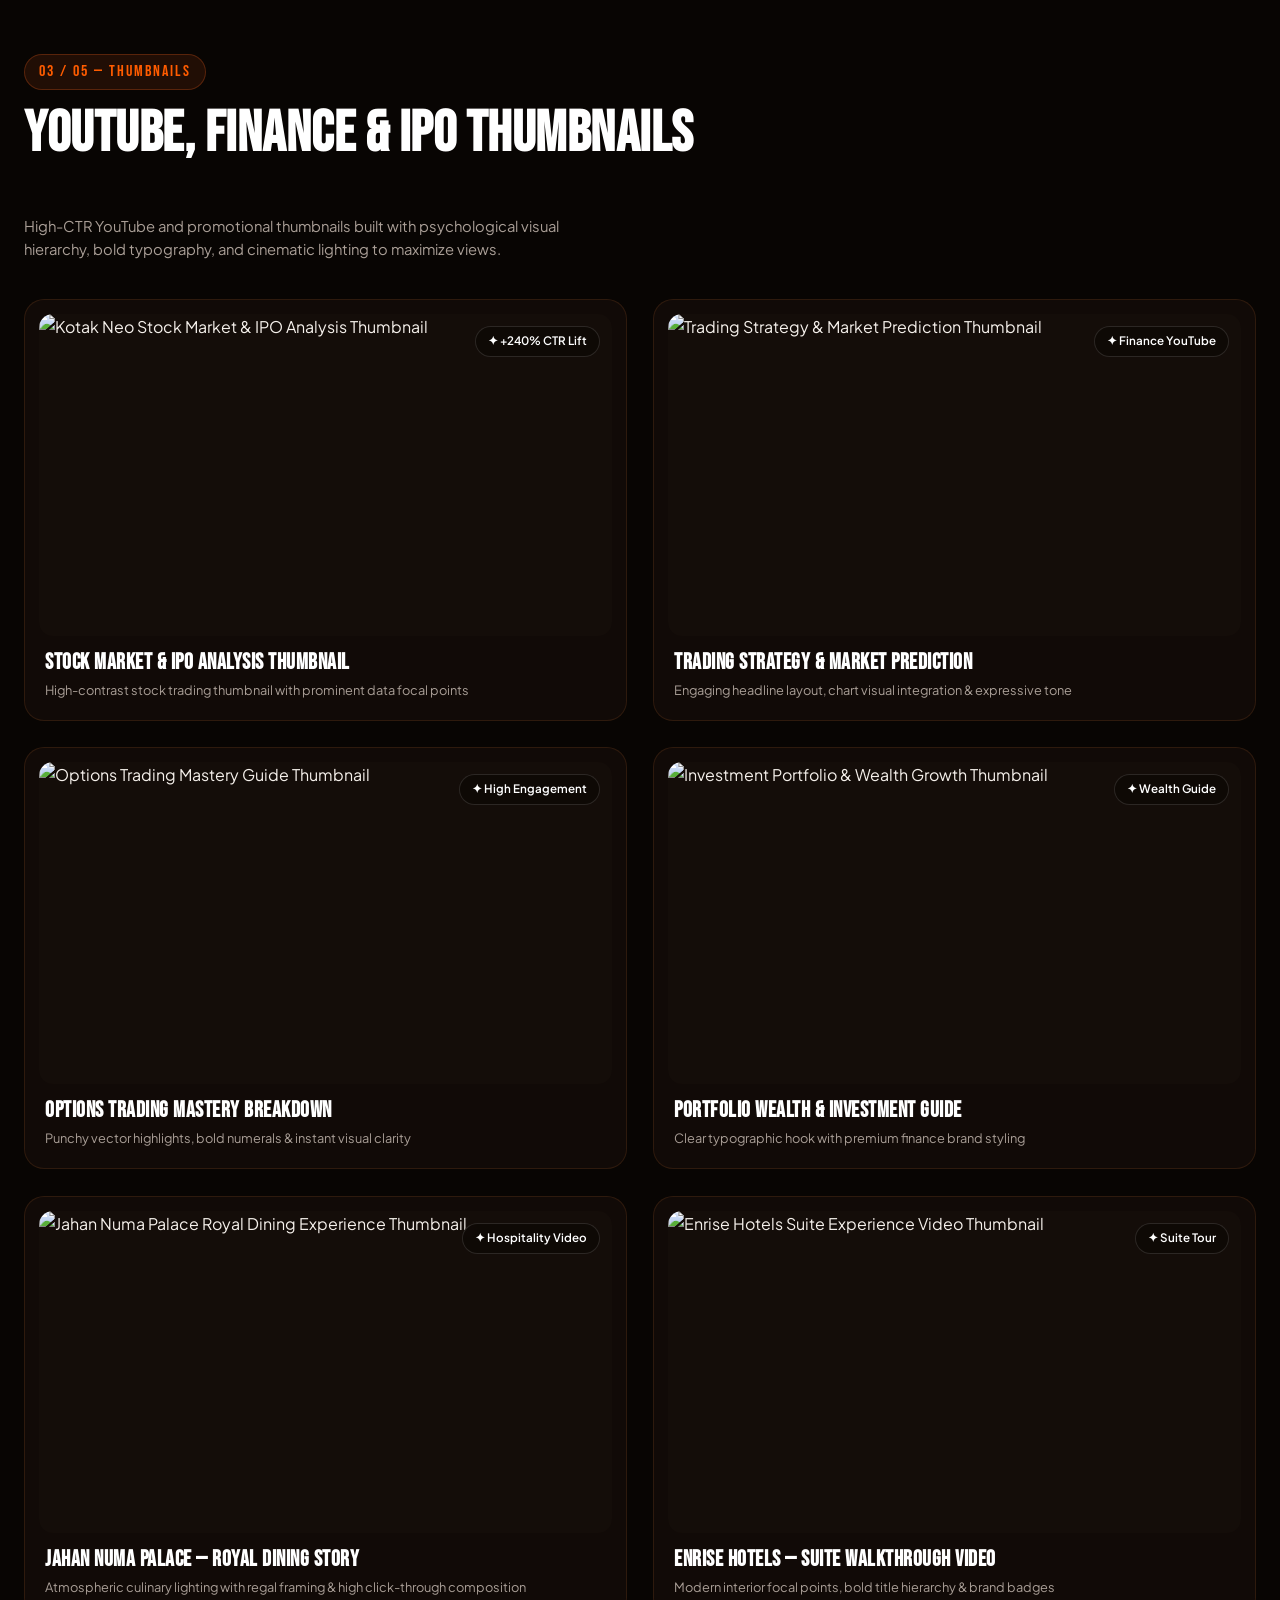
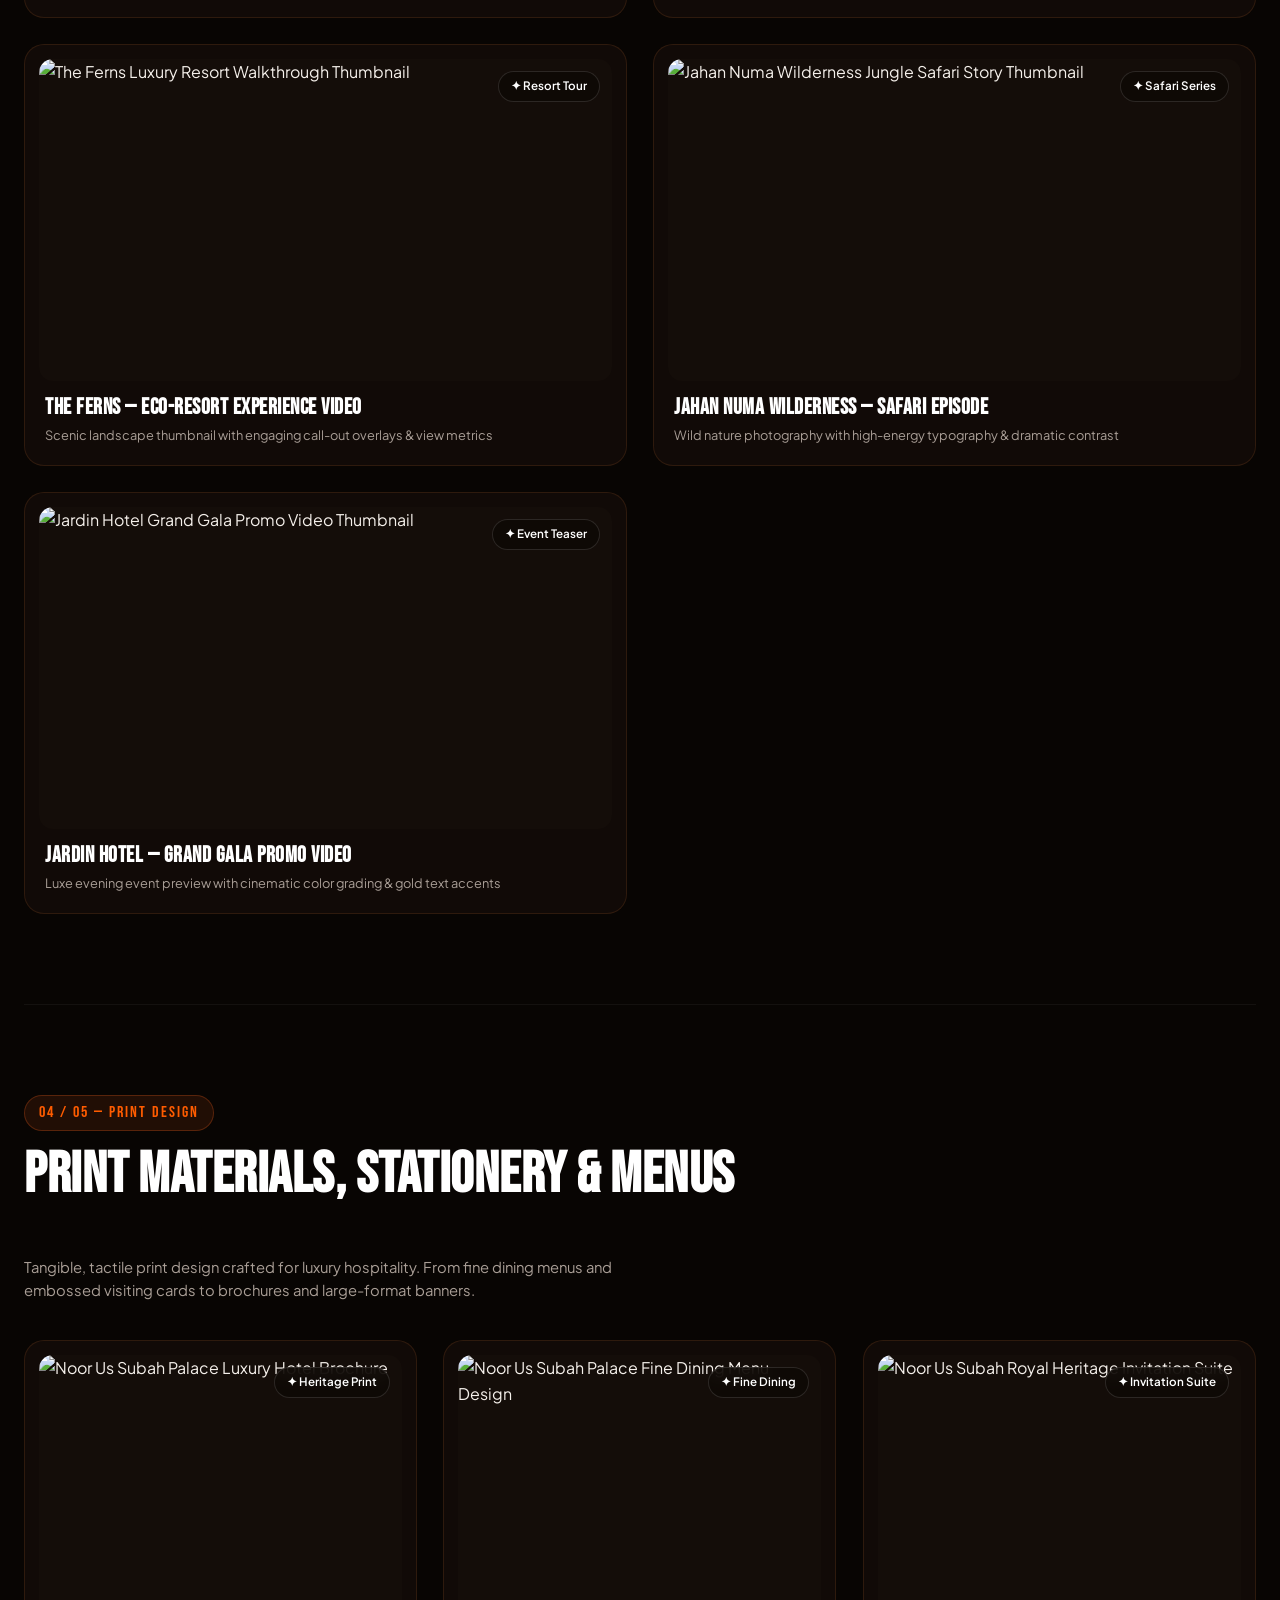
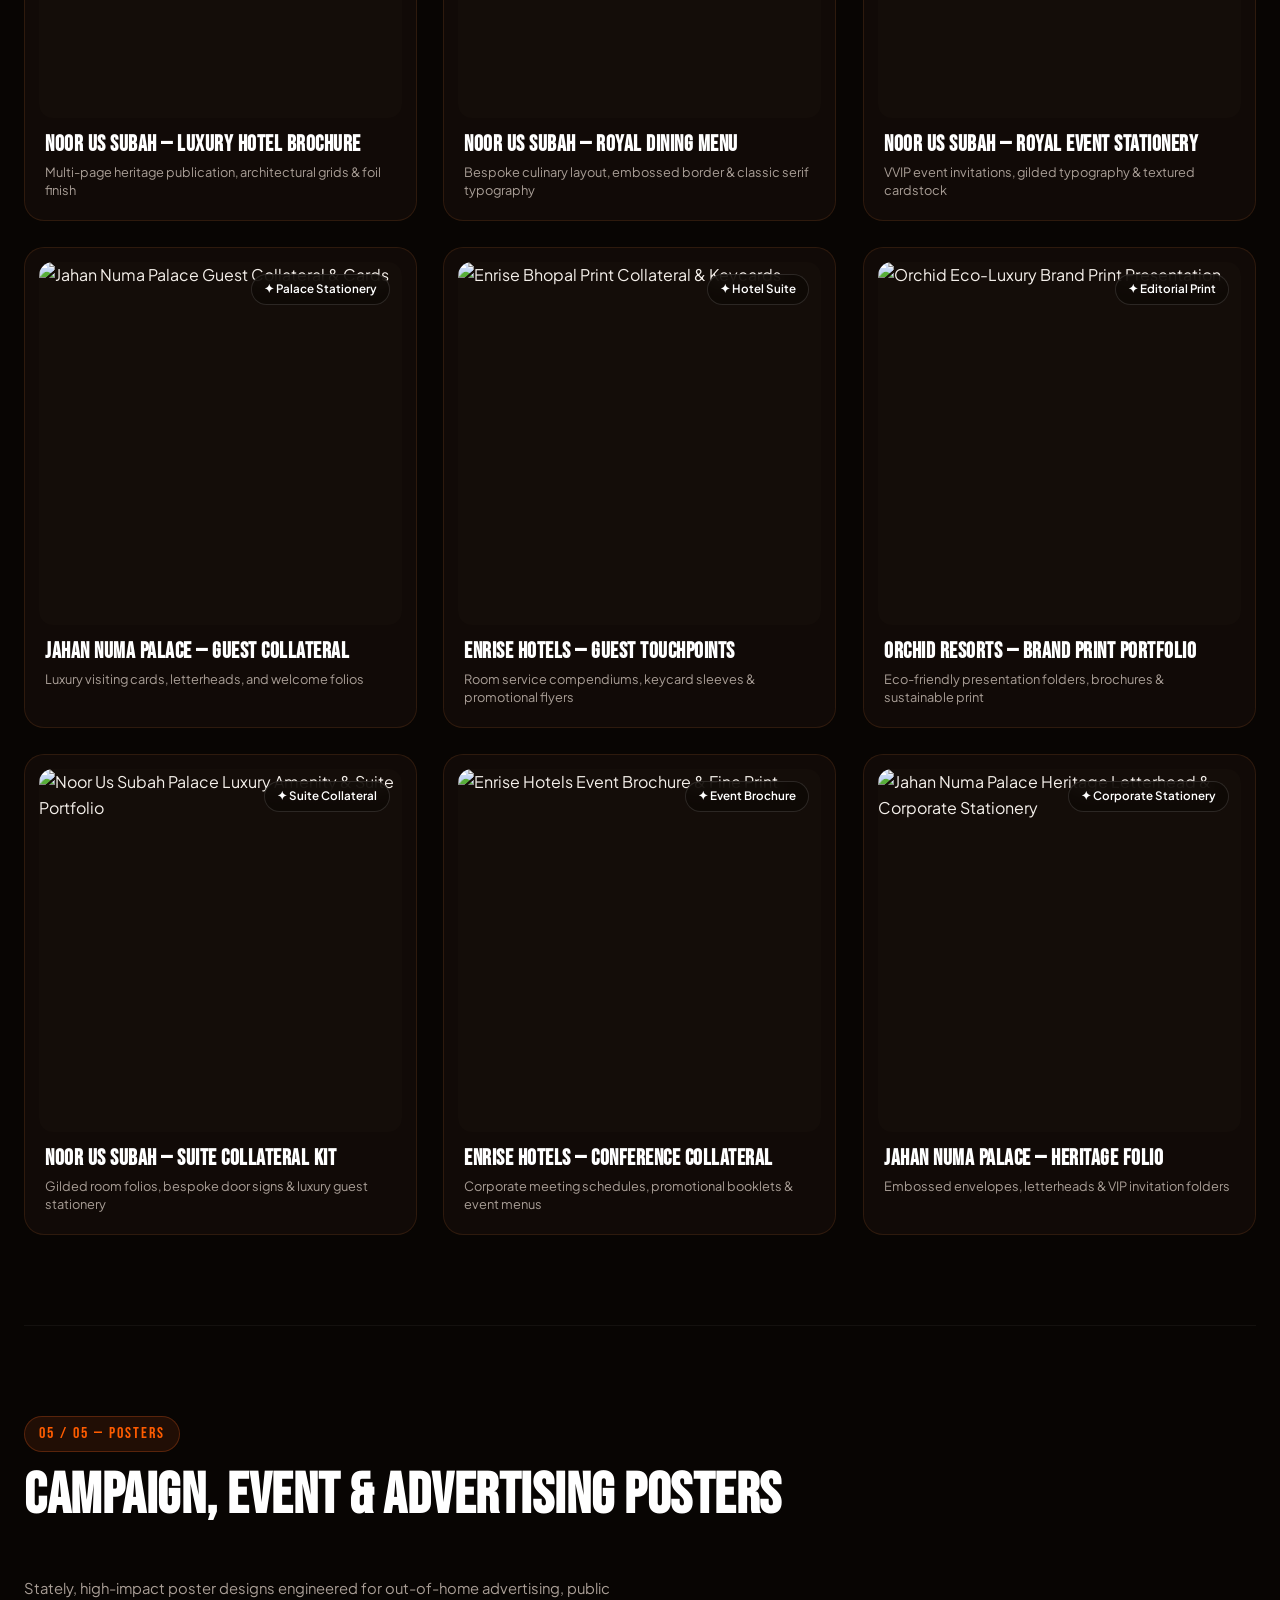
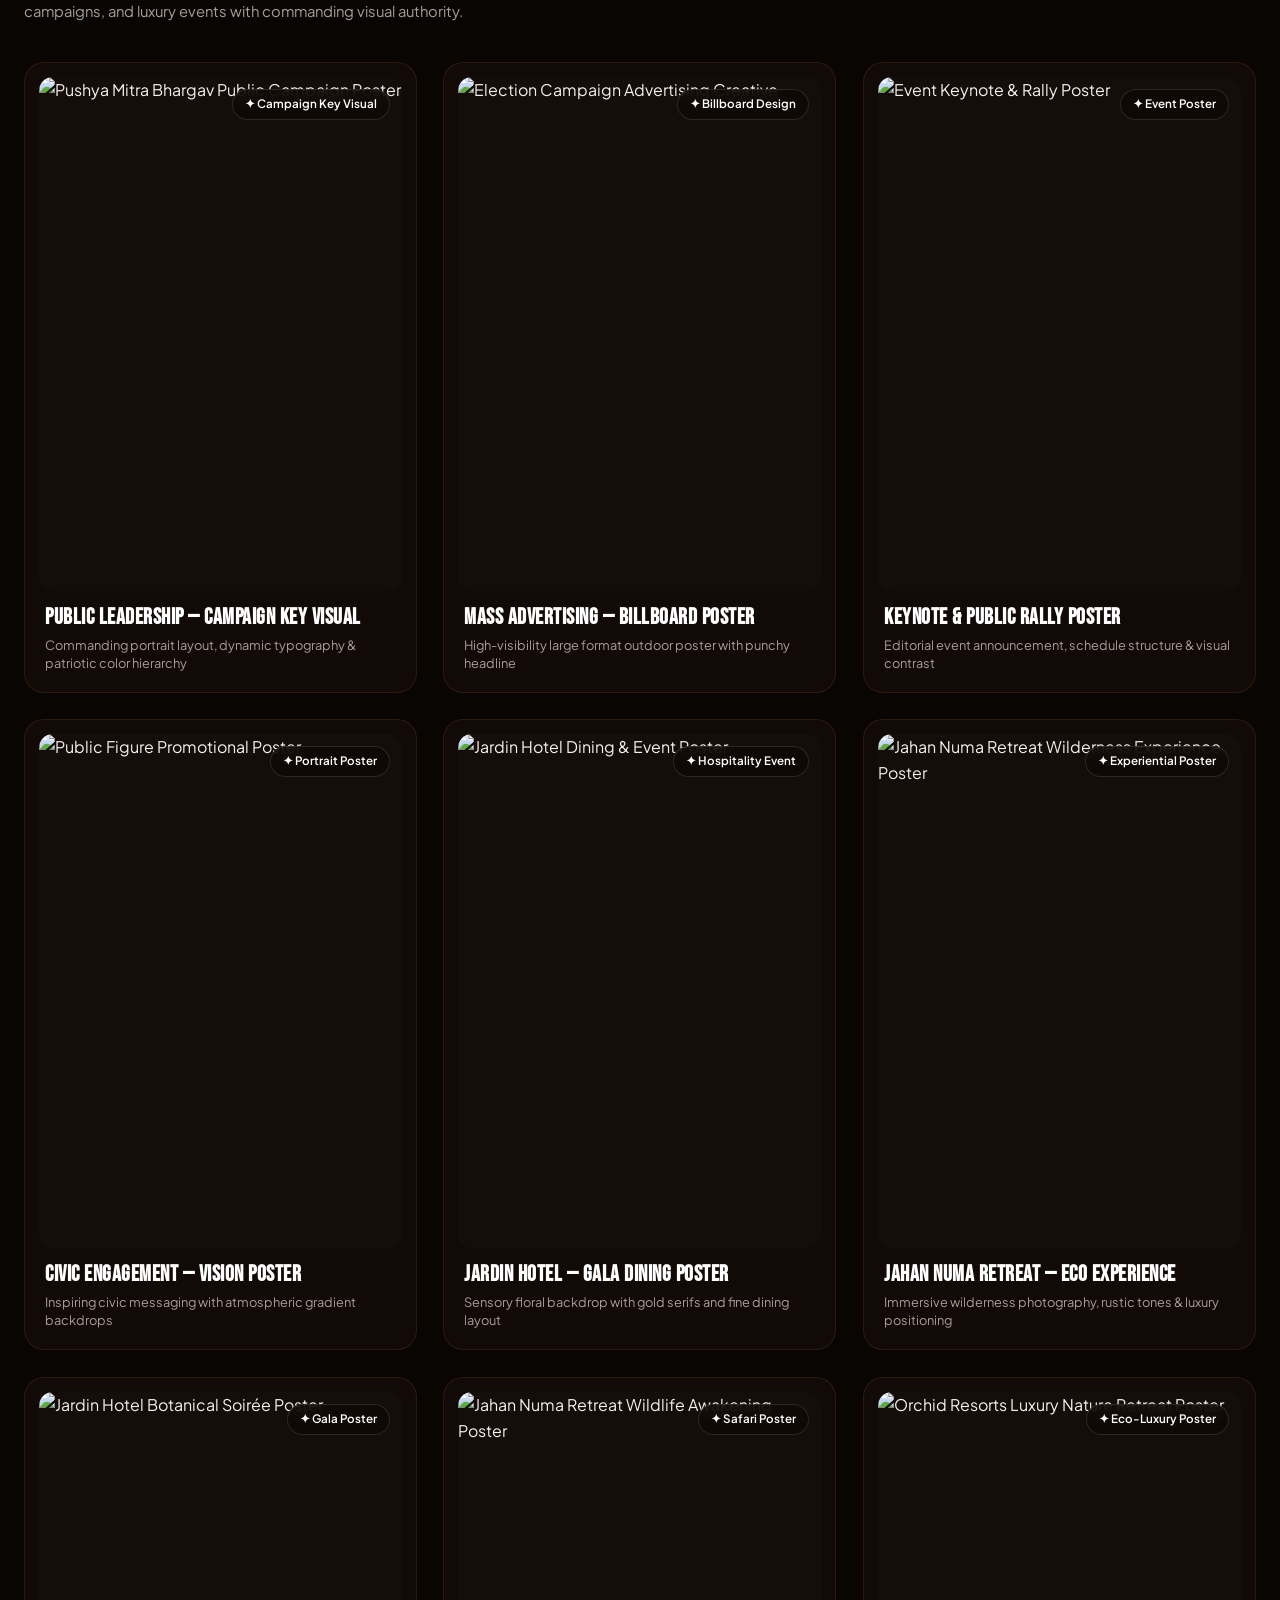
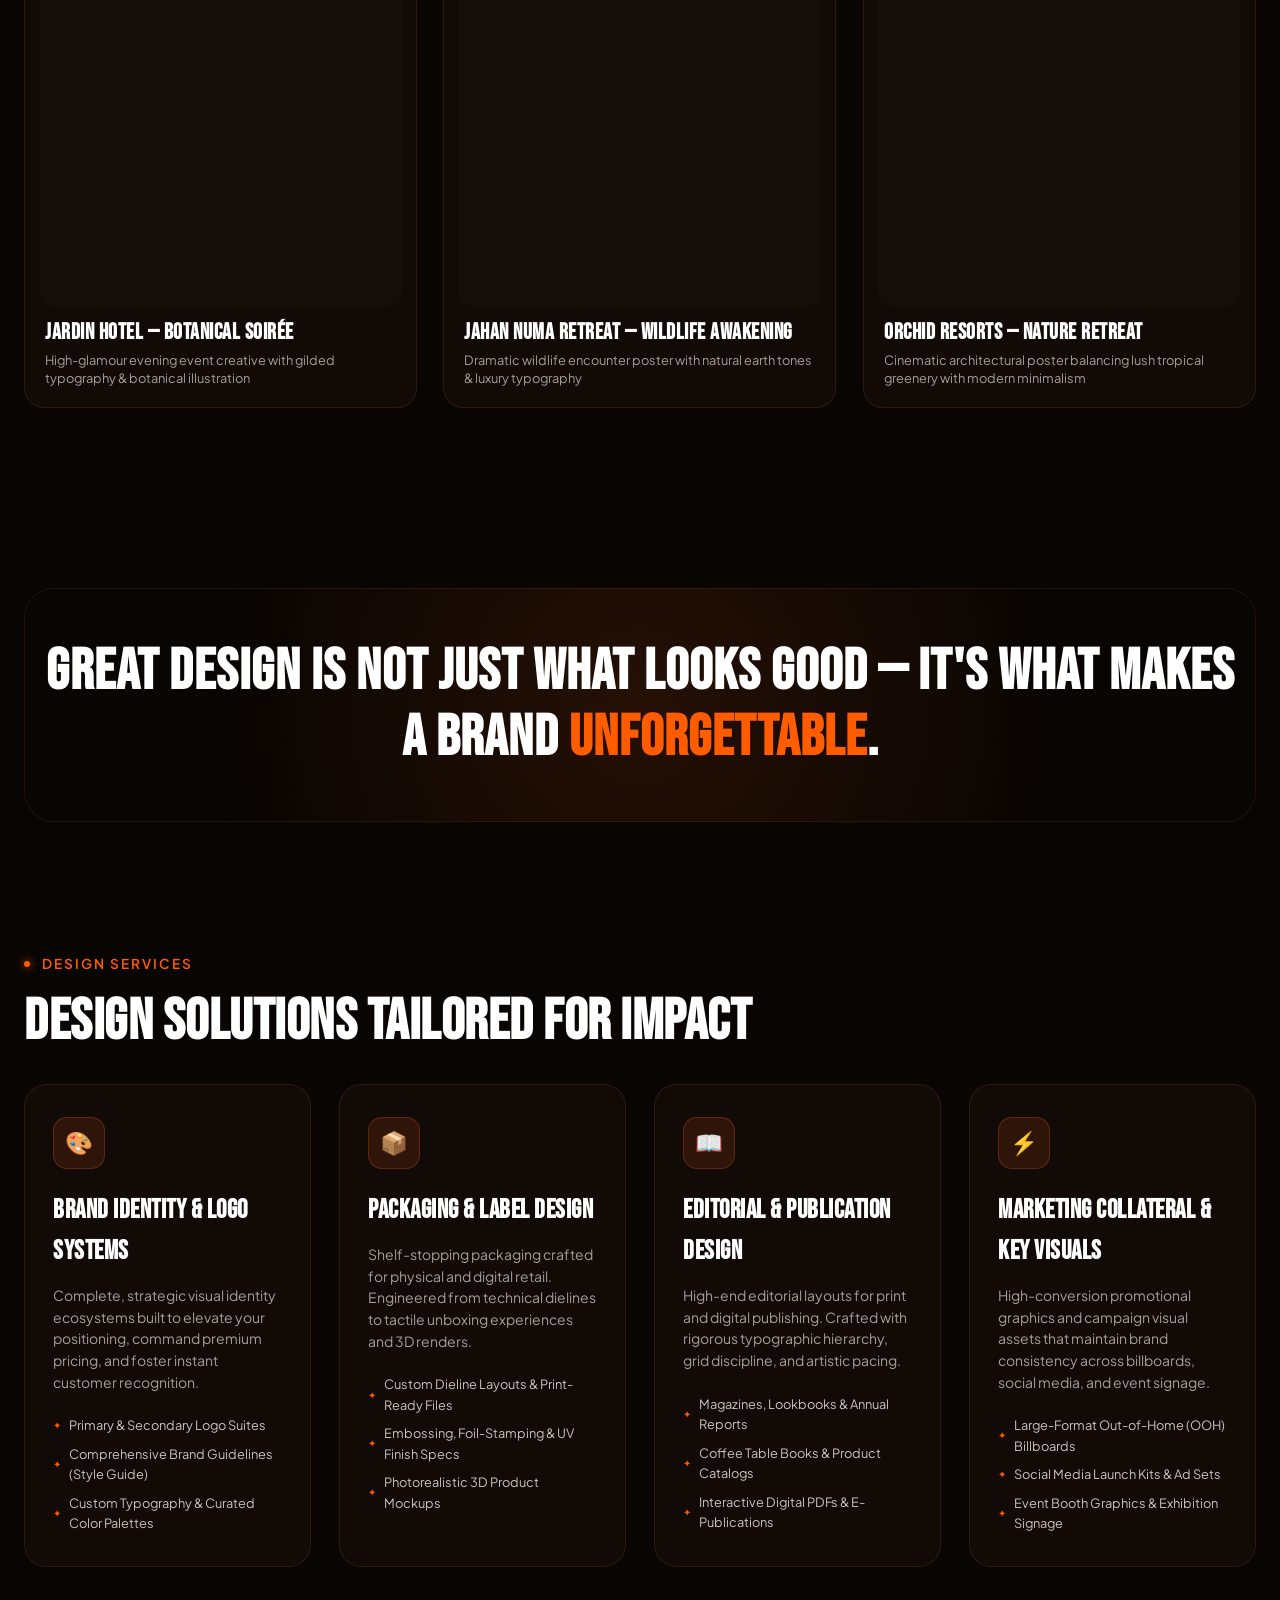
==== commit 38b1df17: "Fix image source for Kotak logo in marquee section" ====
--- a/index.html
+++ b/index.html
@@ -174,7 +174,7 @@
       <div class="marquee-track logo-marquee-track">
         <!-- Group 1 -->
         <div class="marquee-content logo-marquee-content">
-          <div class="marquee-logo-item"><img src="marquee_logos/logo_kotak.png" alt="Kotak Neo" class="marquee-logo-img"></div>
+          <div class="marquee-logo-item"><img src="logo_kotak.png" alt="Kotak Neo" class="marquee-logo-img"></div>
           <div class="marquee-logo-separator">✦</div>
           <div class="marquee-logo-item"><img src="marquee_logos/logo_sheraton.png" alt="Sheraton" class="marquee-logo-img"></div>
           <div class="marquee-logo-separator">✦</div>
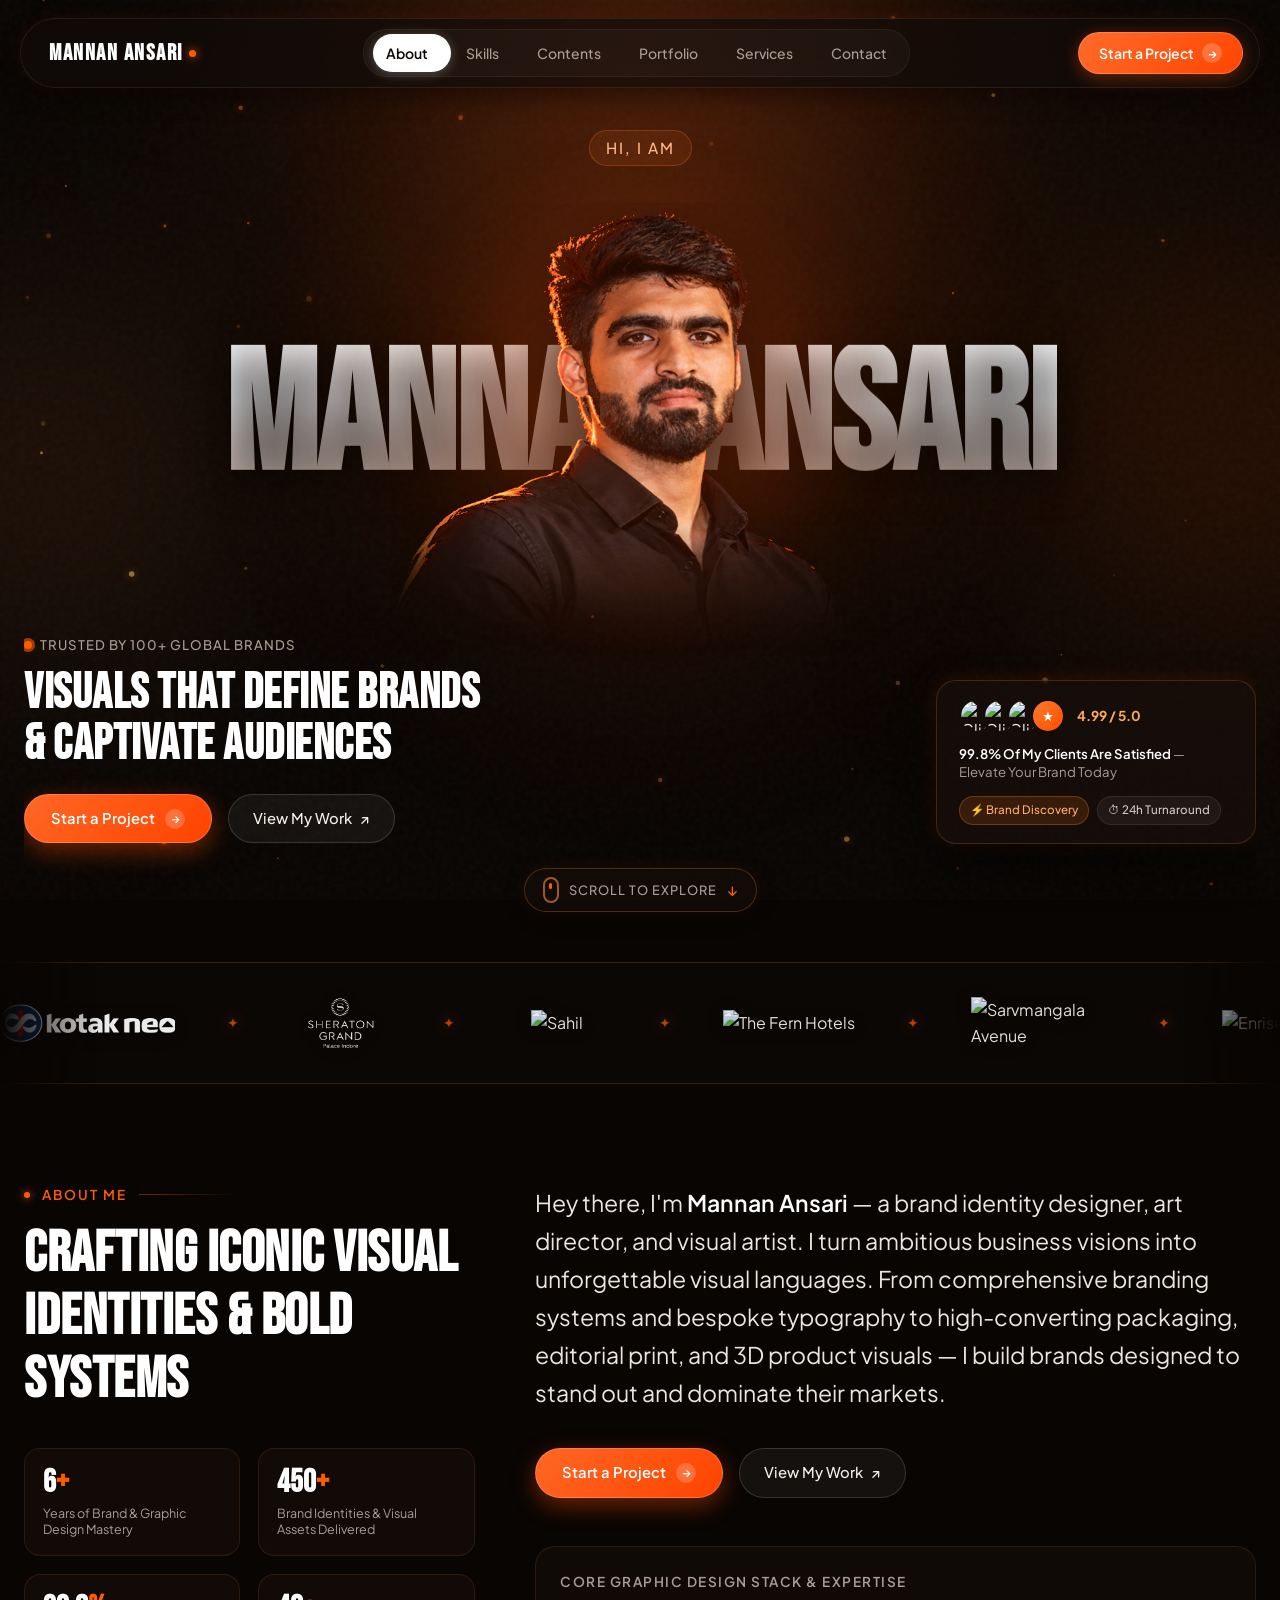
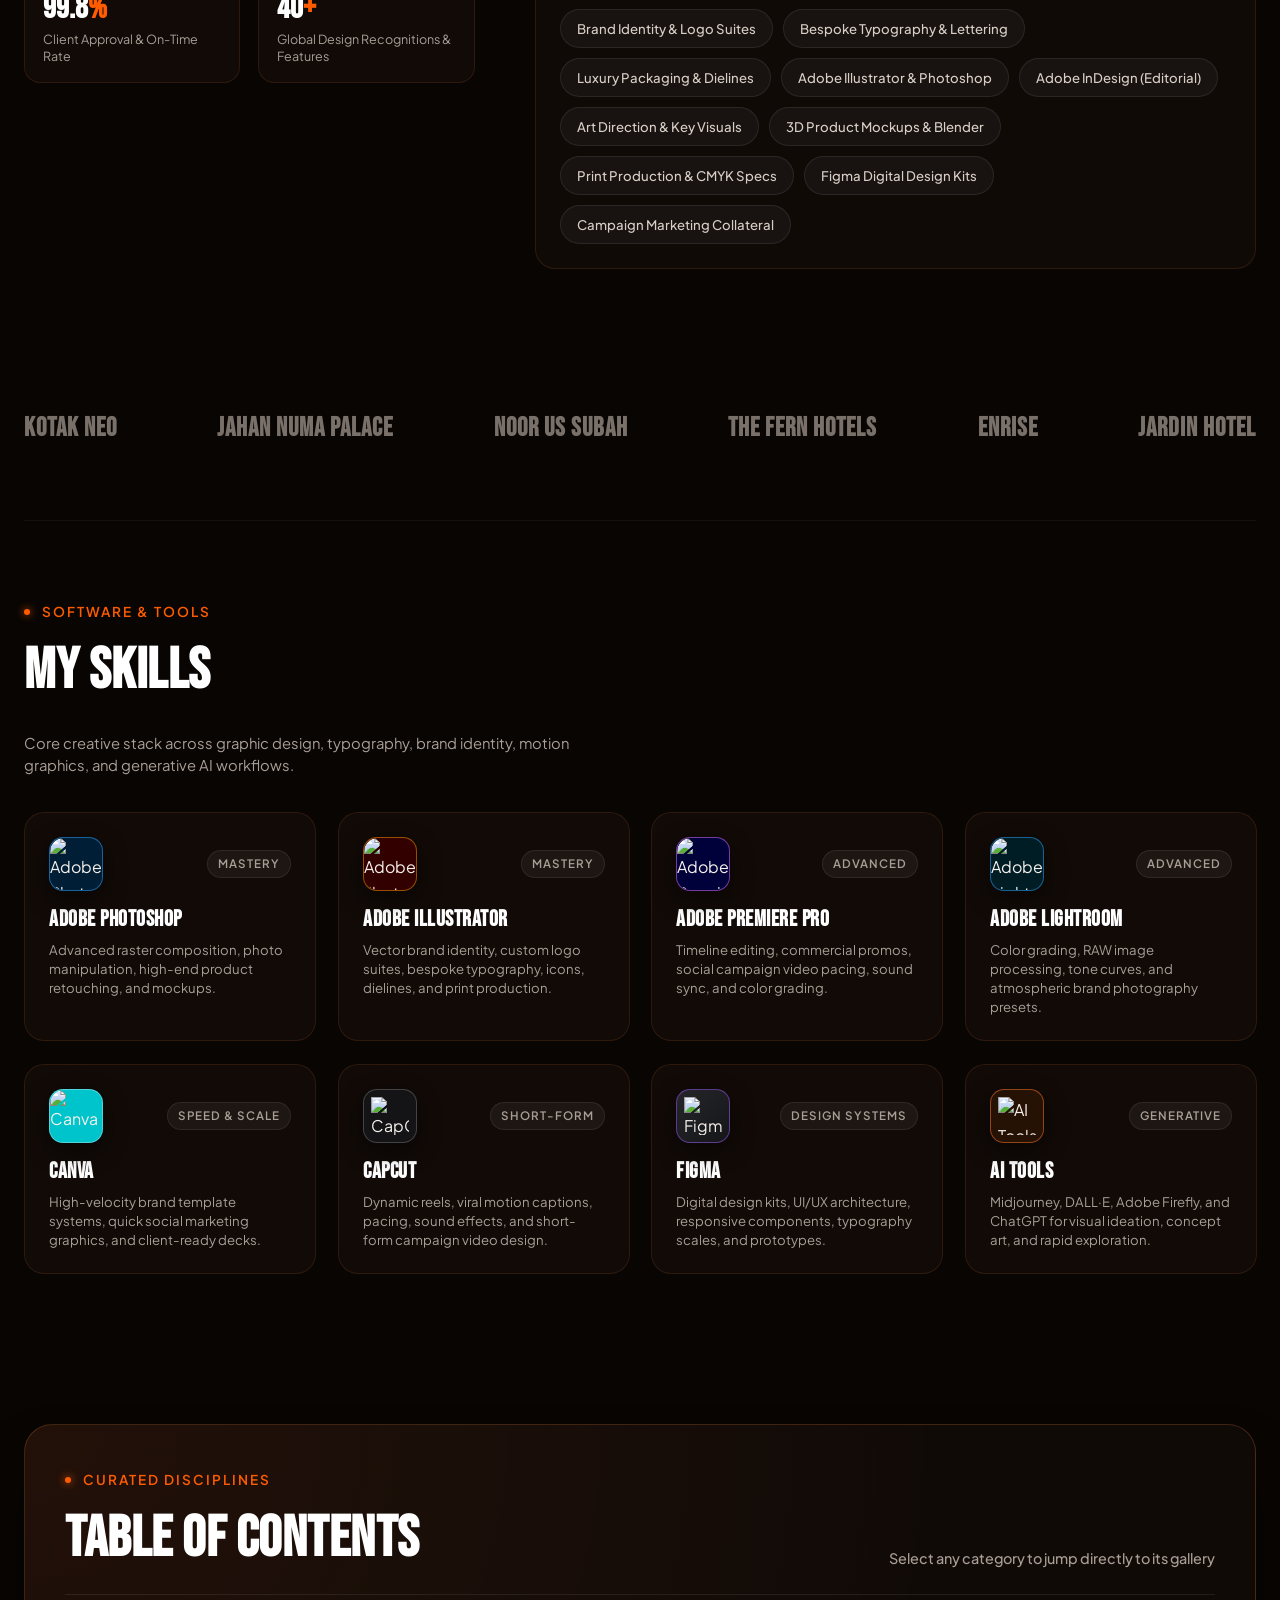
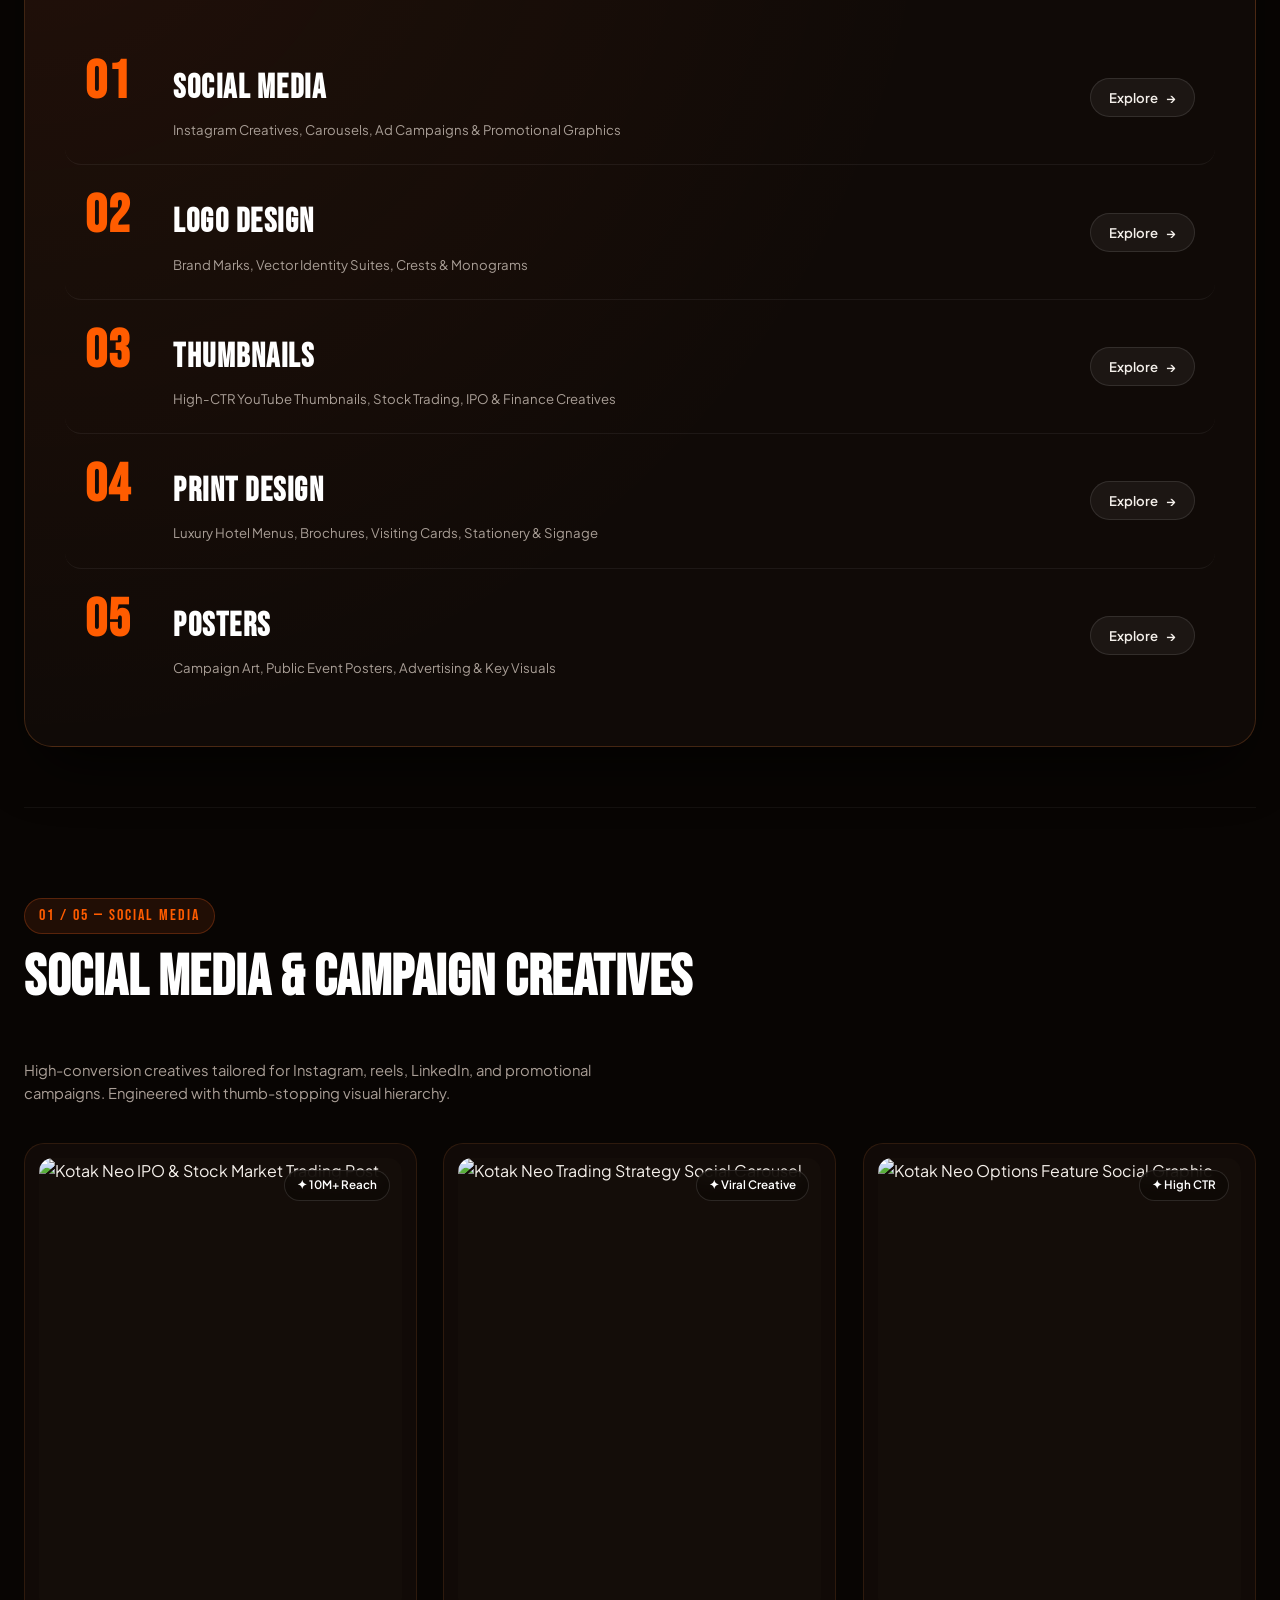
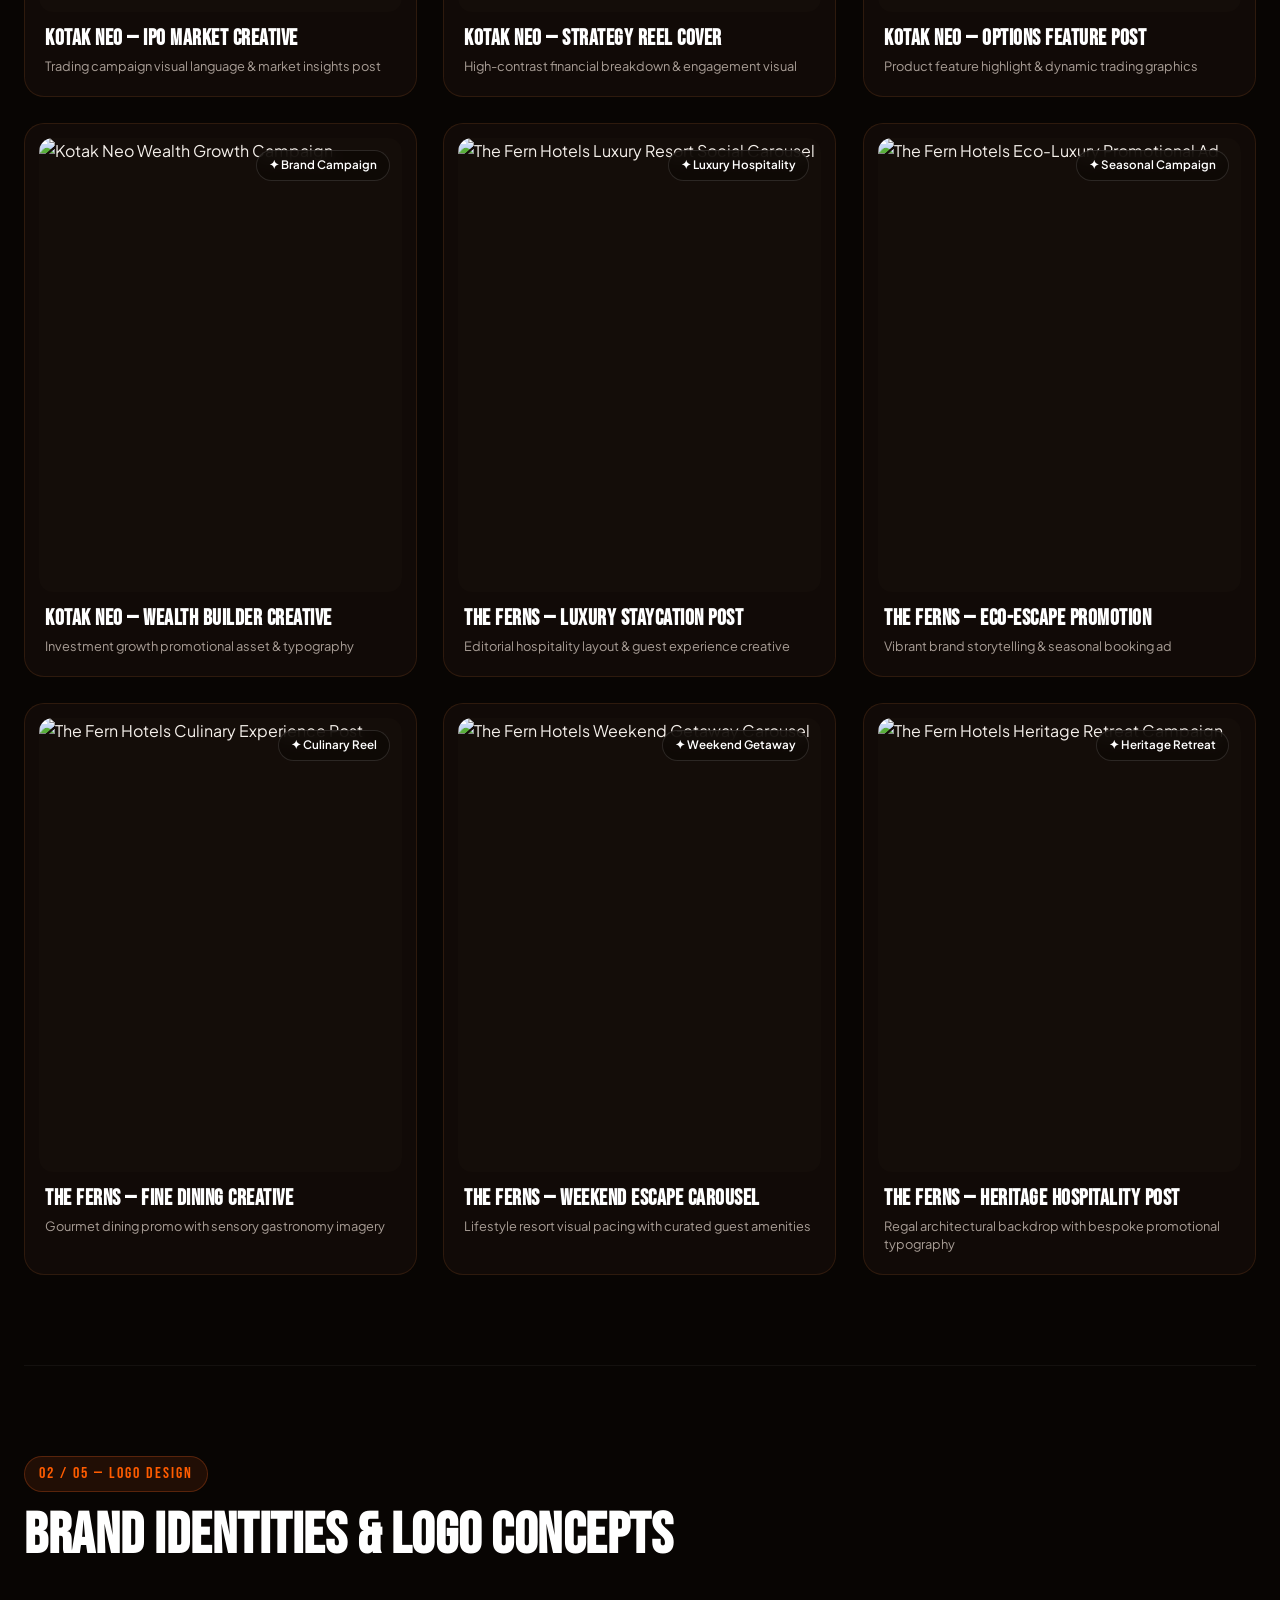
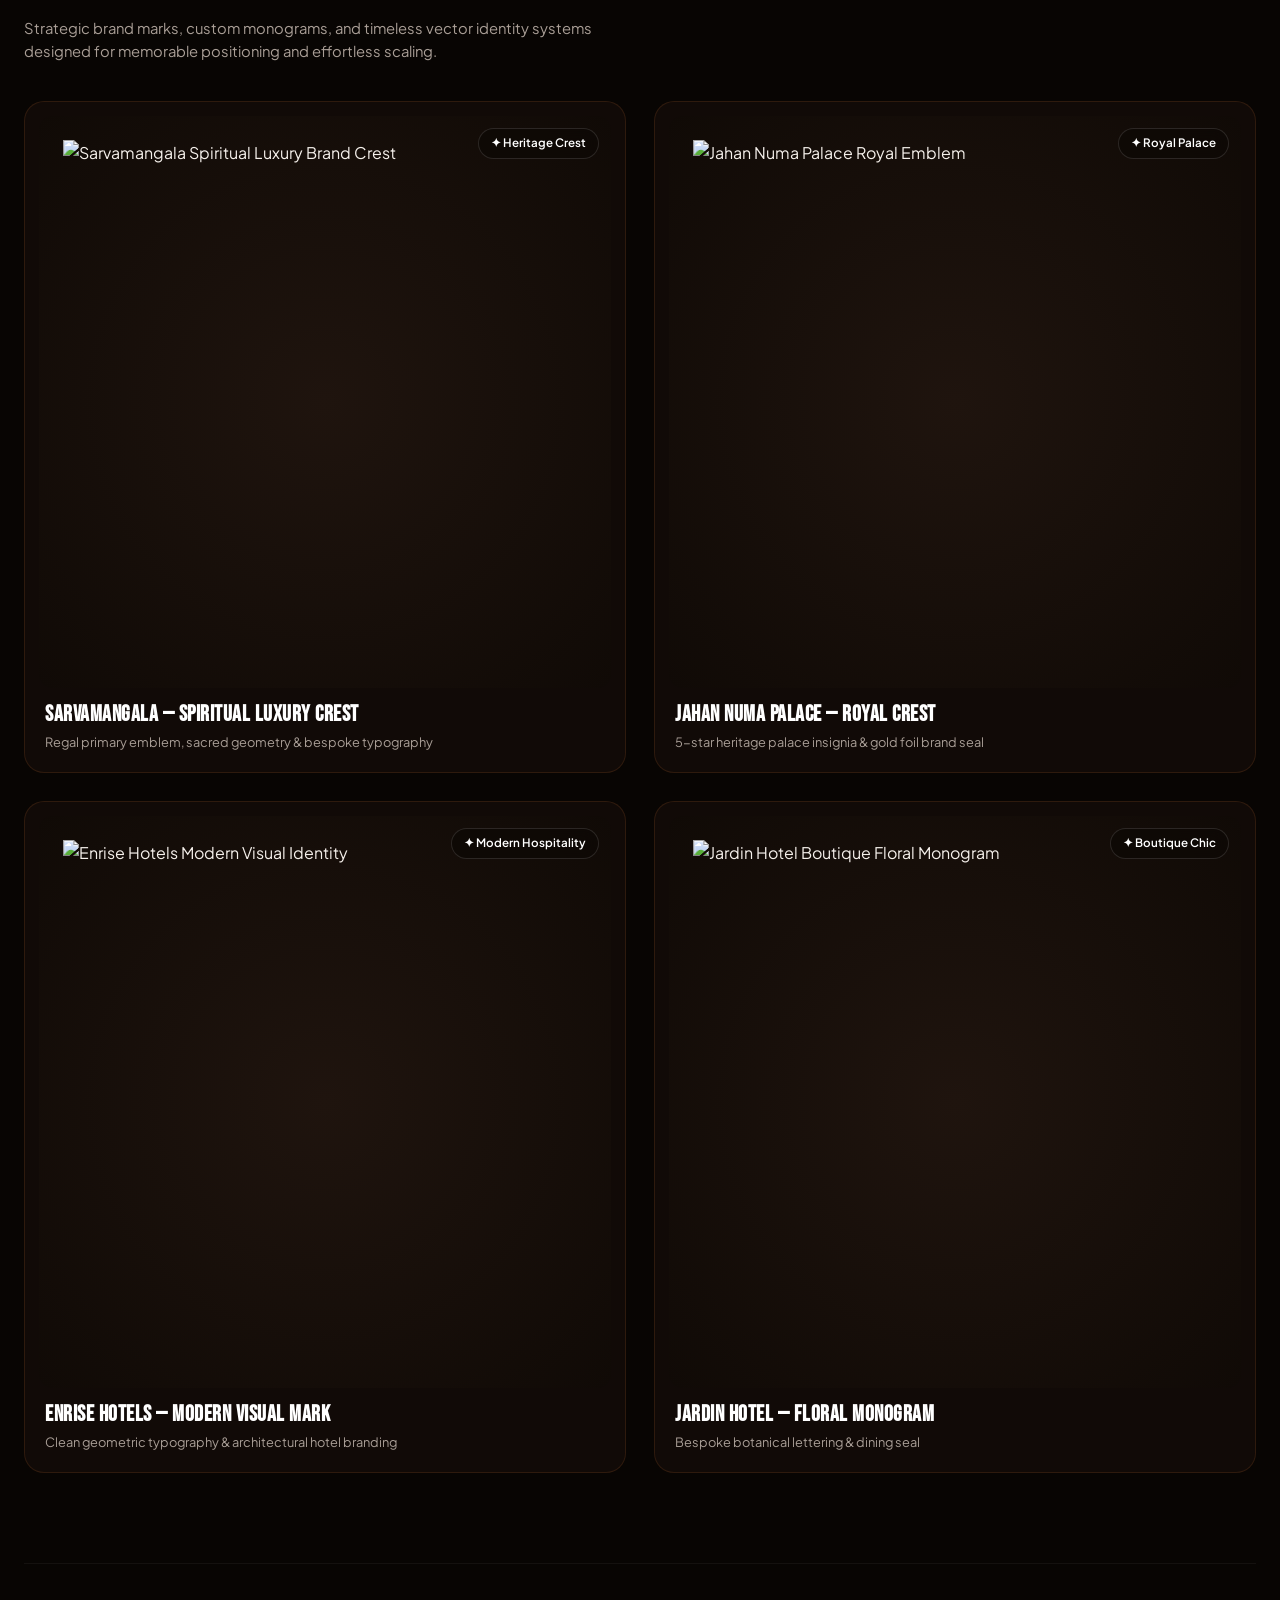
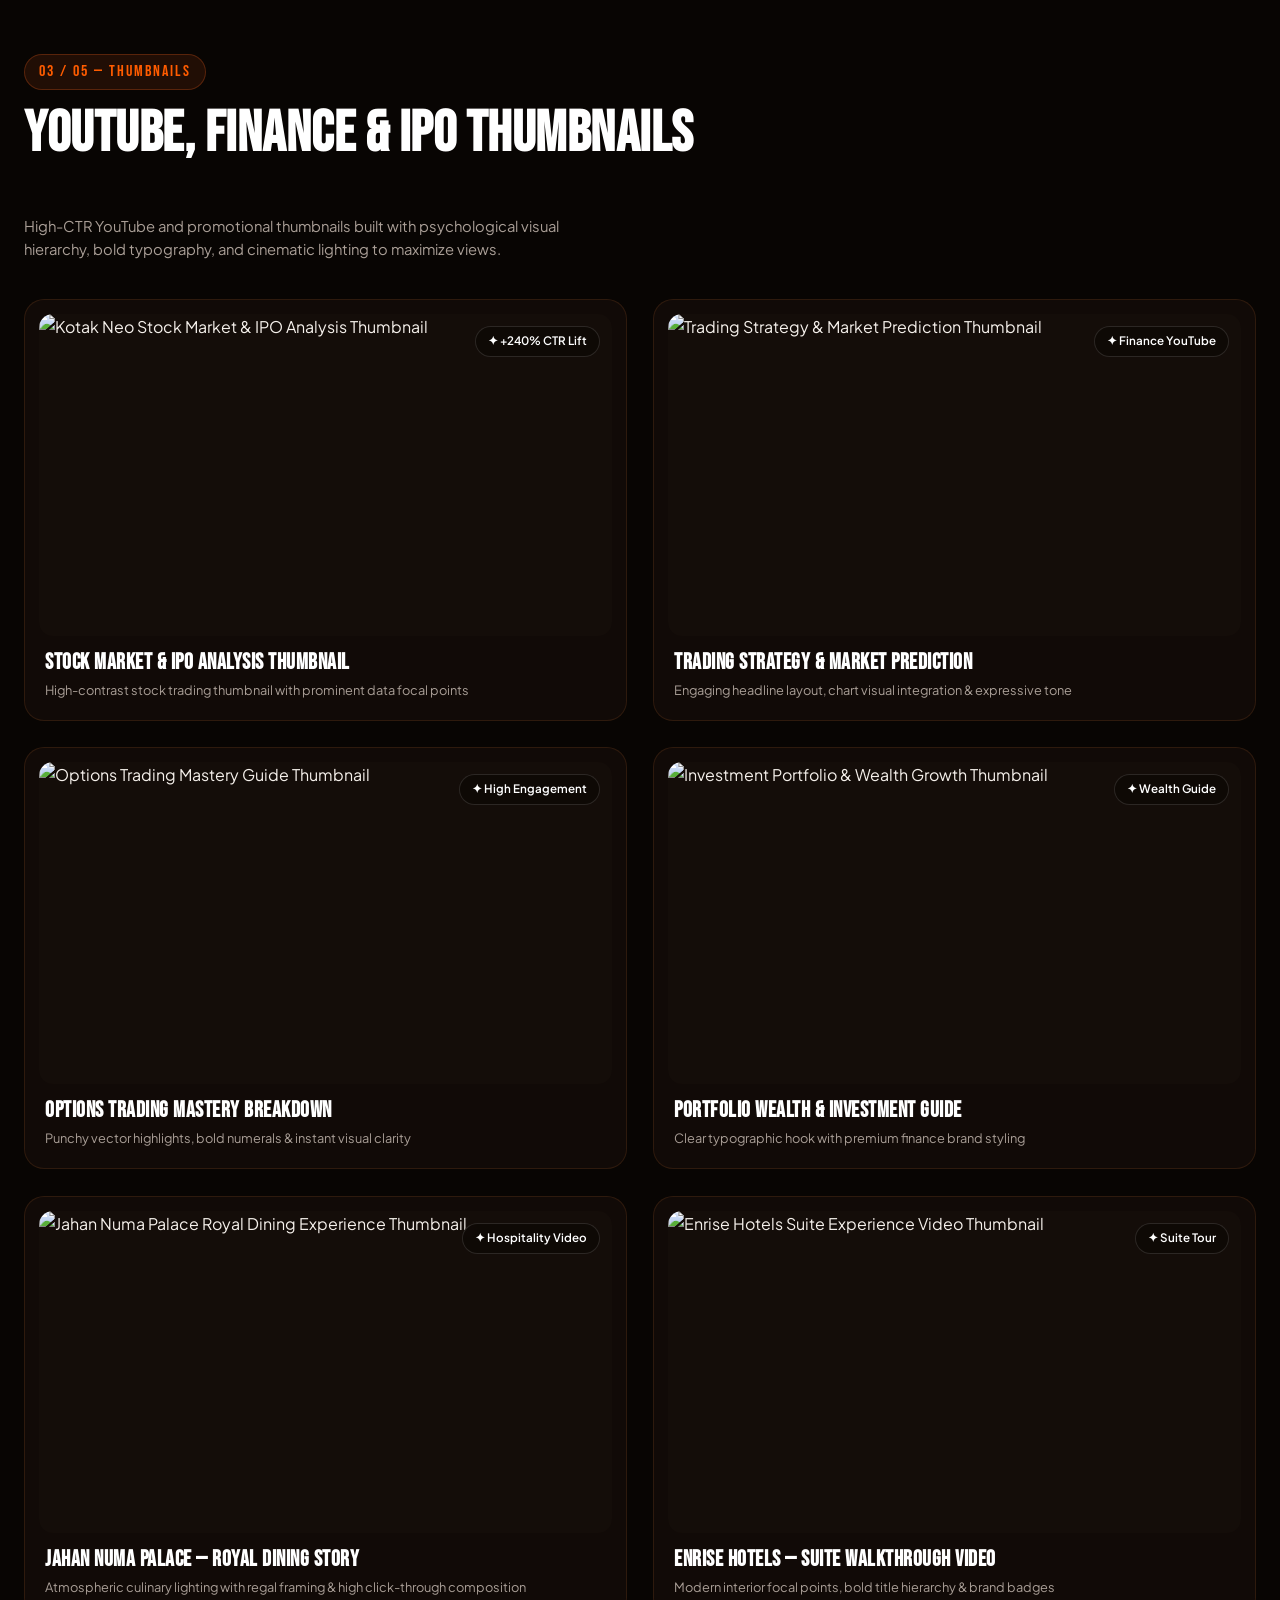
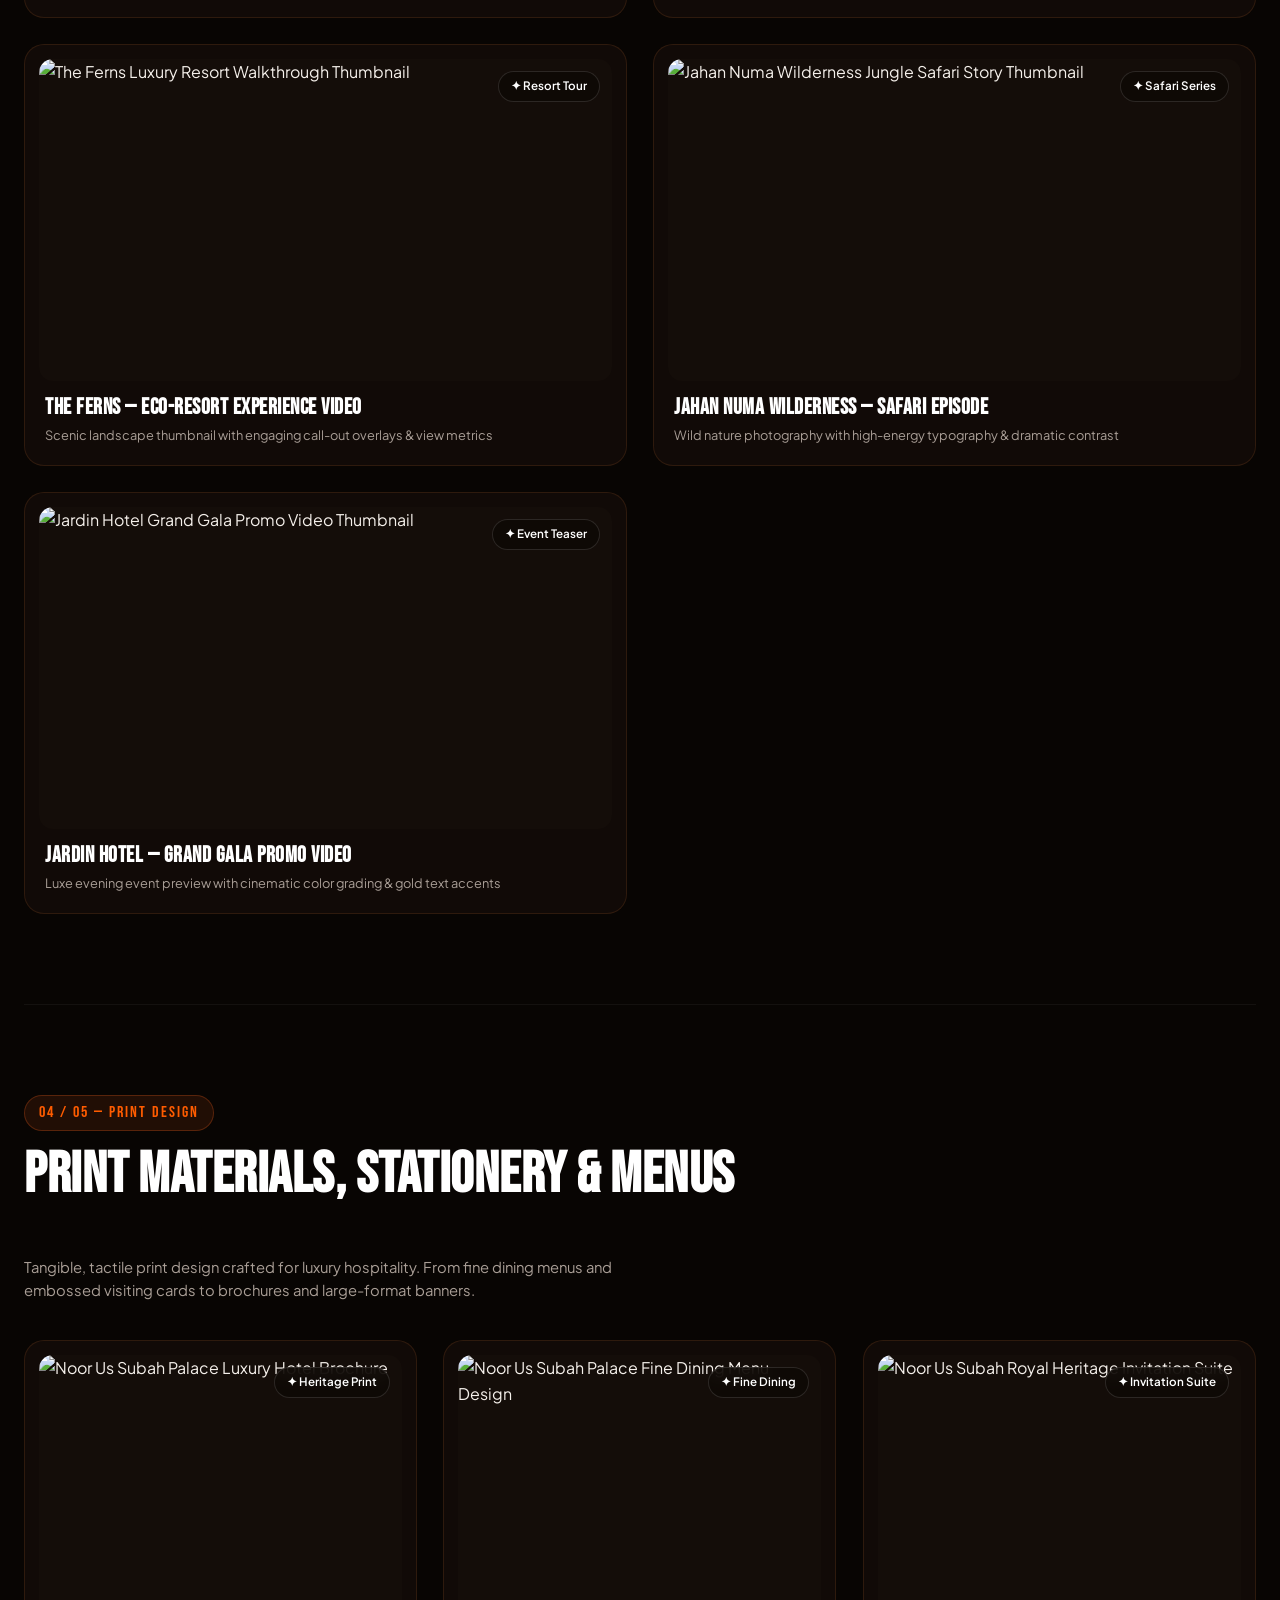
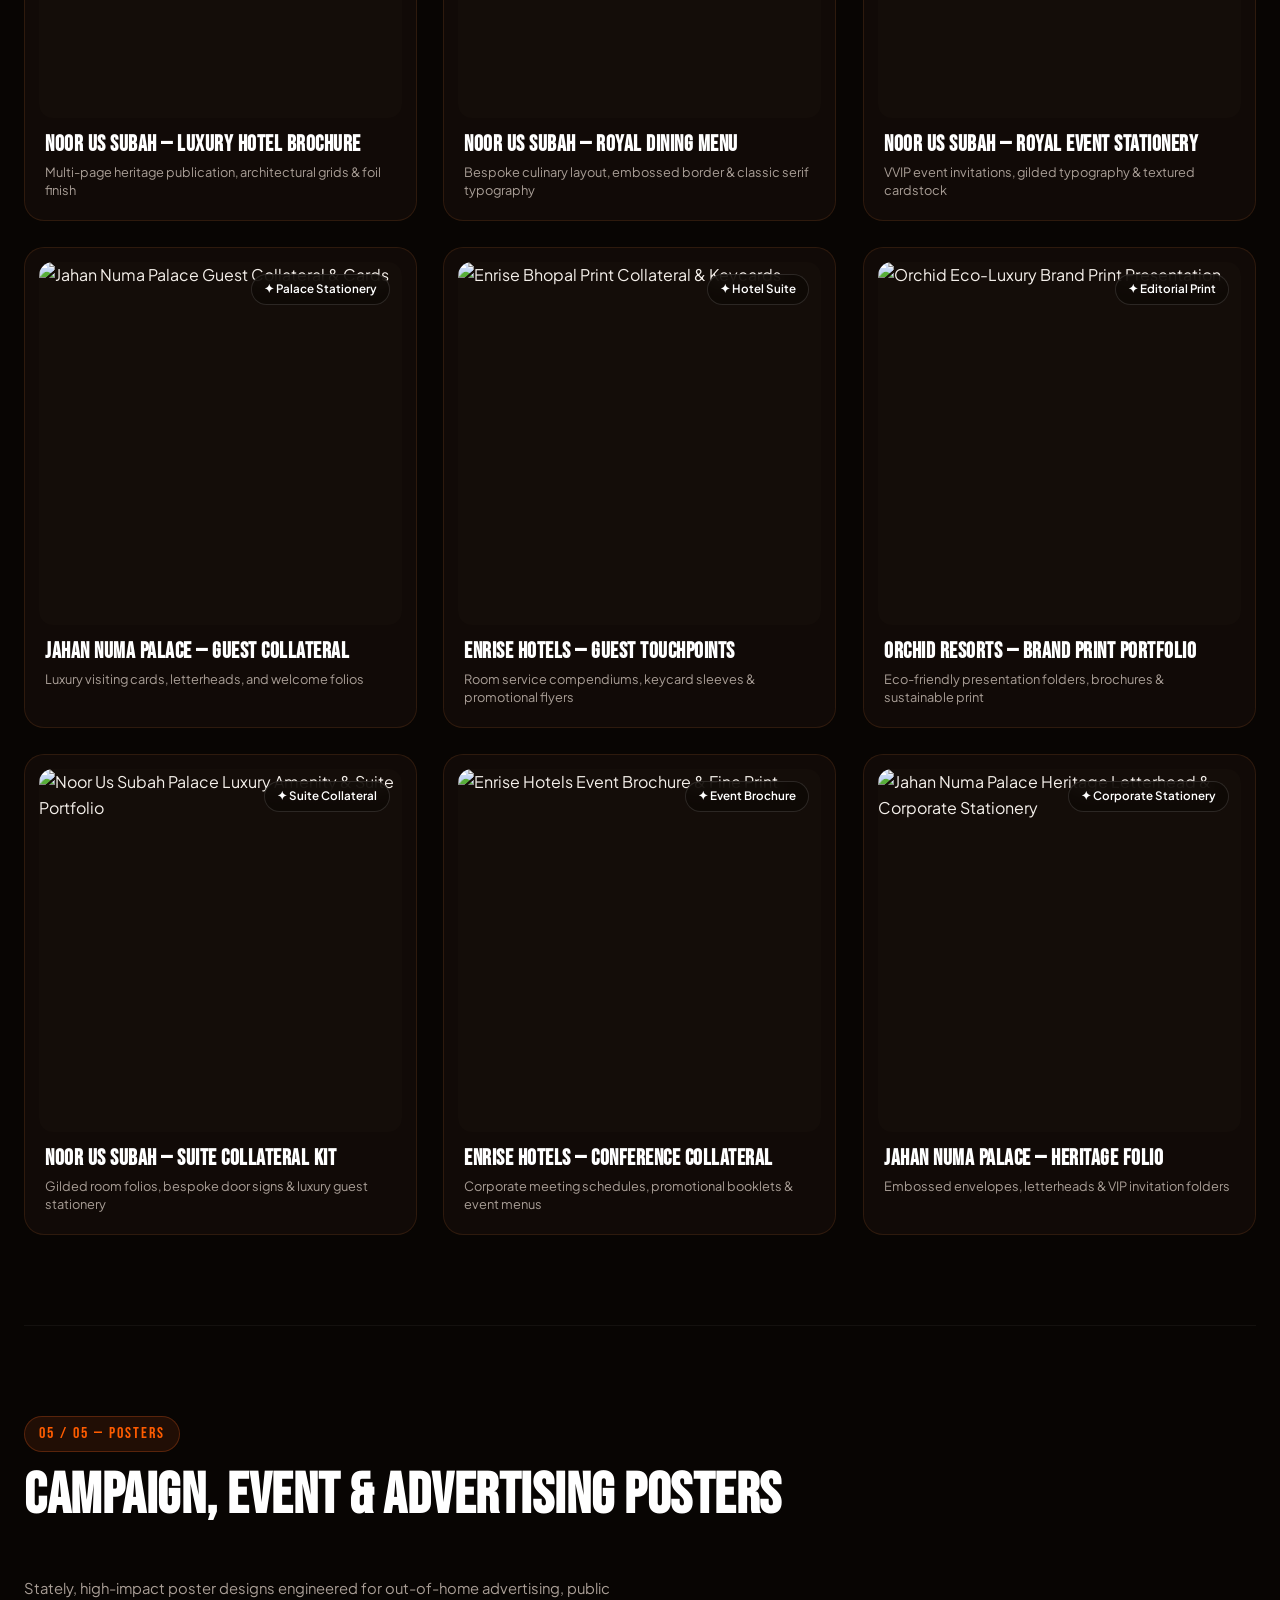
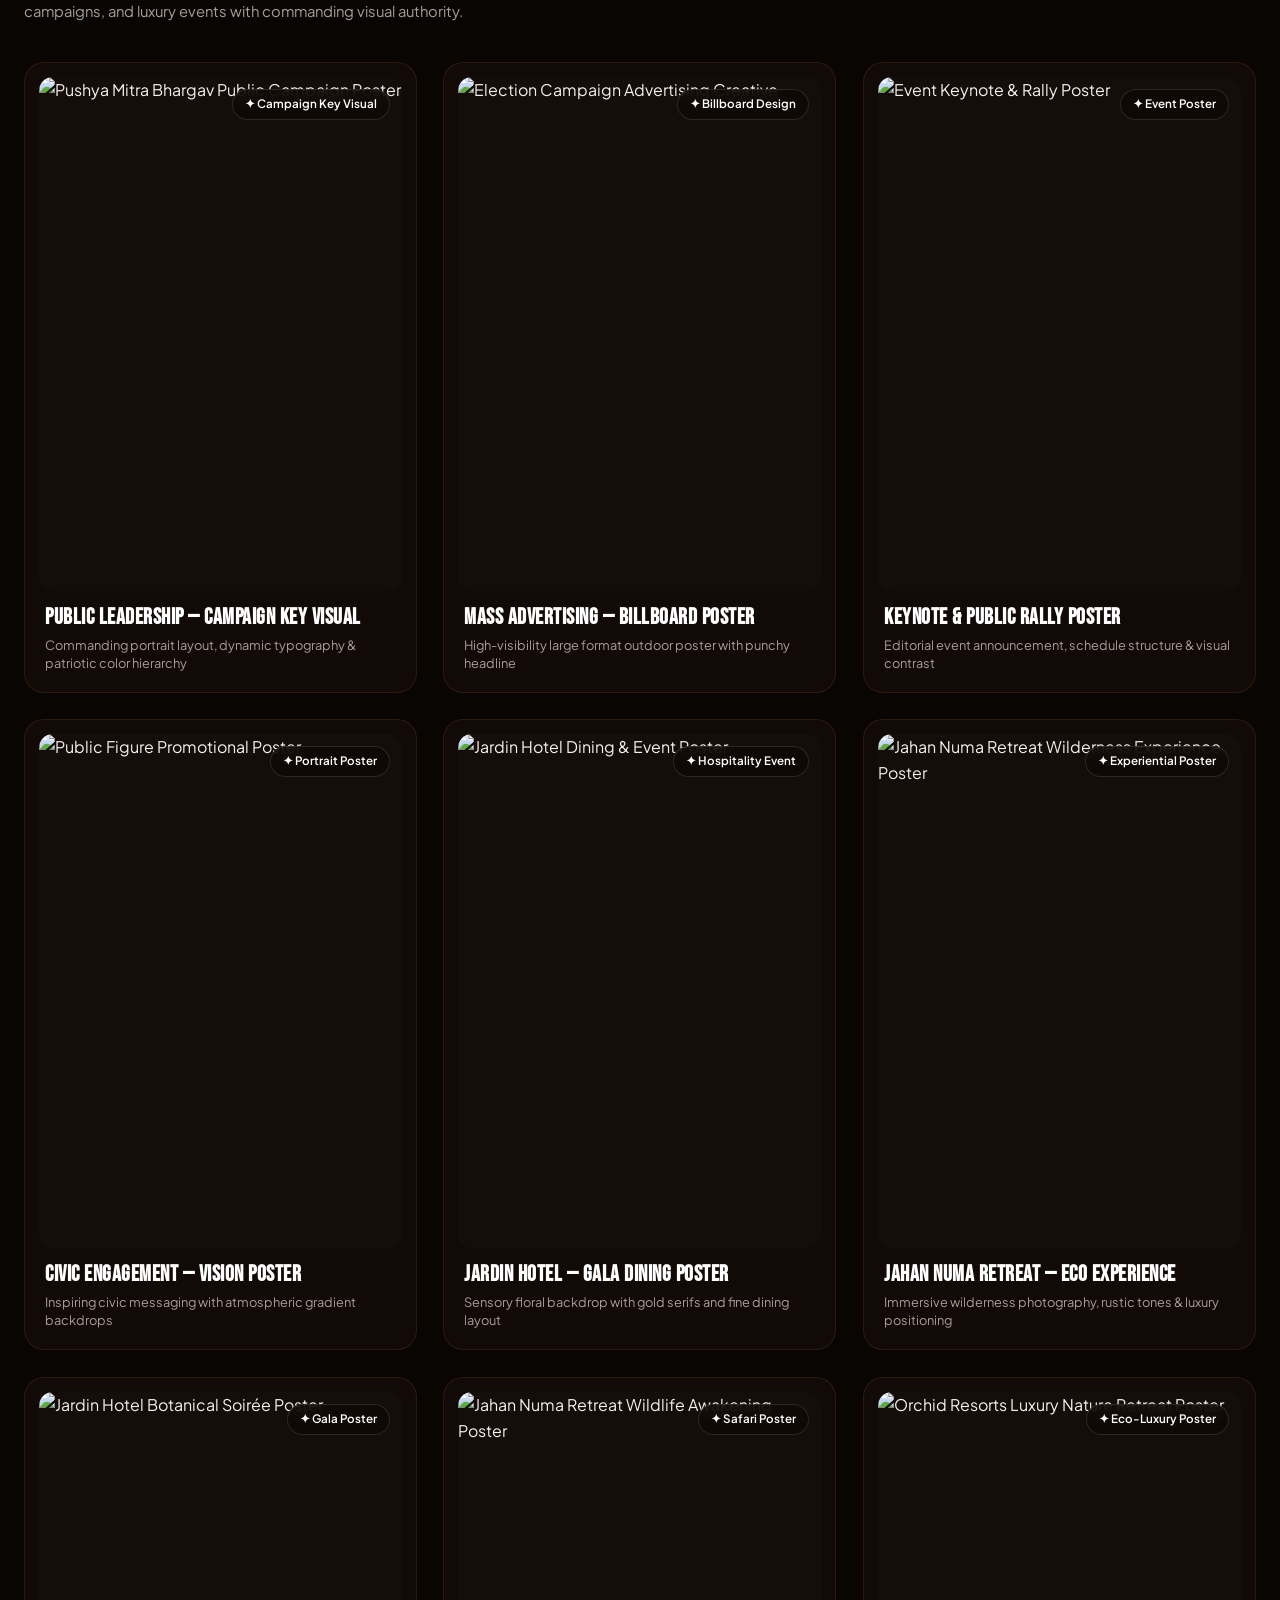
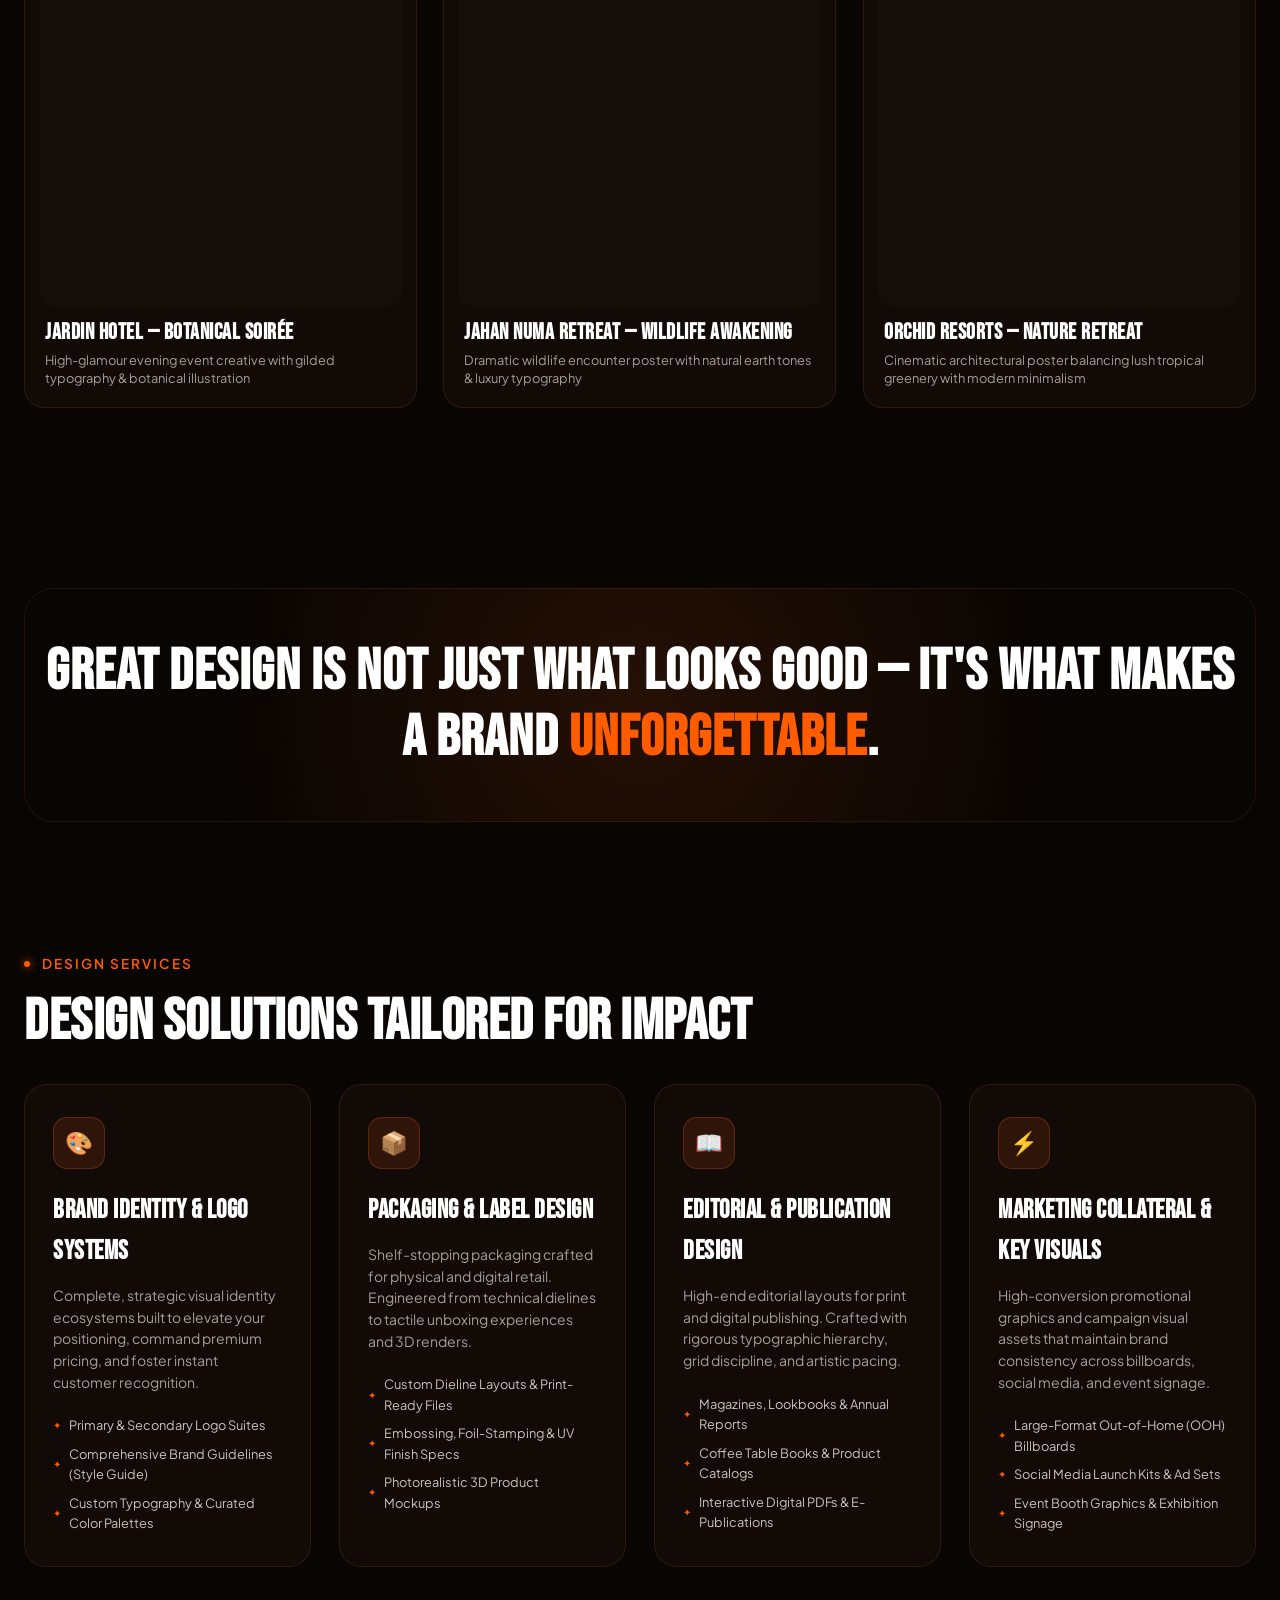
==== commit 2096eb0f: "Fix logo image source for Sheraton in index.html" ====
--- a/index.html
+++ b/index.html
@@ -176,7 +176,7 @@
         <div class="marquee-content logo-marquee-content">
           <div class="marquee-logo-item"><img src="logo_kotak.png" alt="Kotak Neo" class="marquee-logo-img"></div>
           <div class="marquee-logo-separator">✦</div>
-          <div class="marquee-logo-item"><img src="marquee_logos/logo_sheraton.png" alt="Sheraton" class="marquee-logo-img"></div>
+          <div class="marquee-logo-item"><img src="logo_sheraton.png" alt="Sheraton" class="marquee-logo-img"></div>
           <div class="marquee-logo-separator">✦</div>
           <div class="marquee-logo-item"><img src="marquee_logos/logo_sahil.png" alt="Sahil" class="marquee-logo-img"></div>
           <div class="marquee-logo-separator">✦</div>
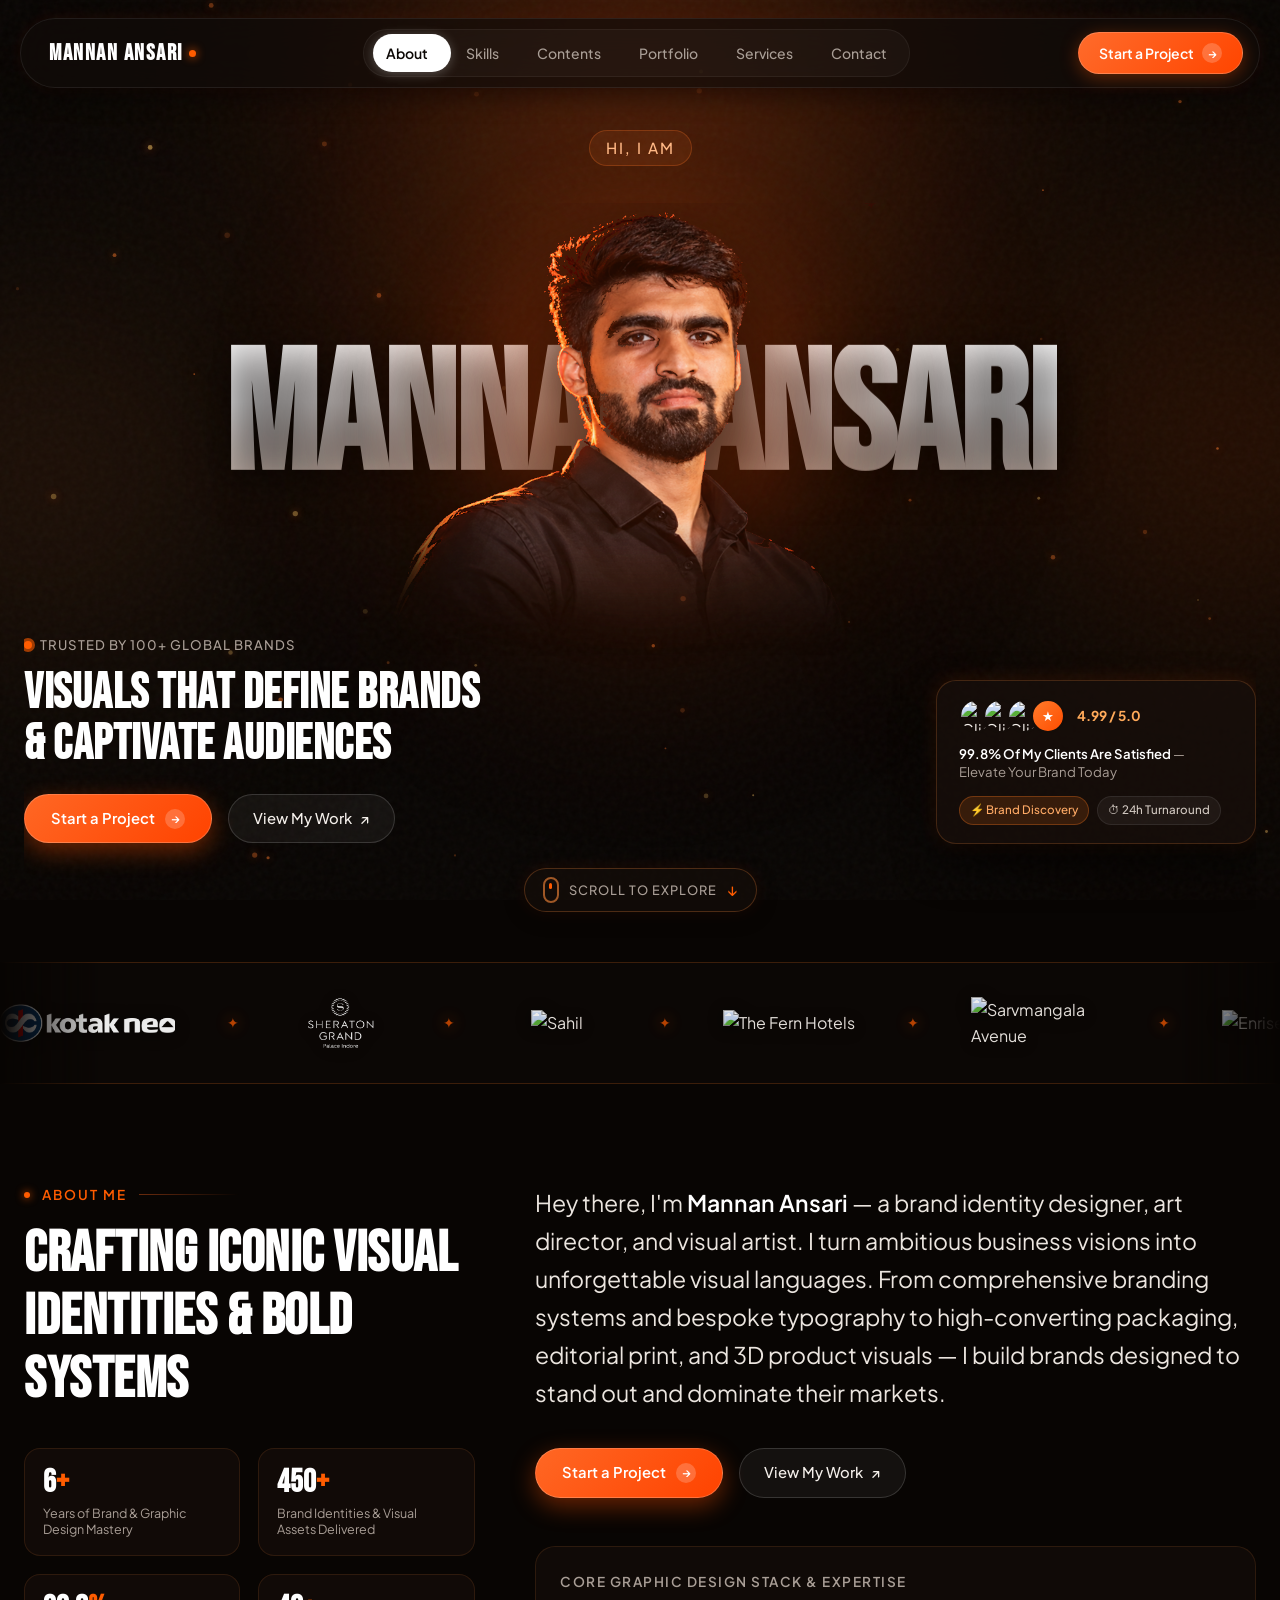
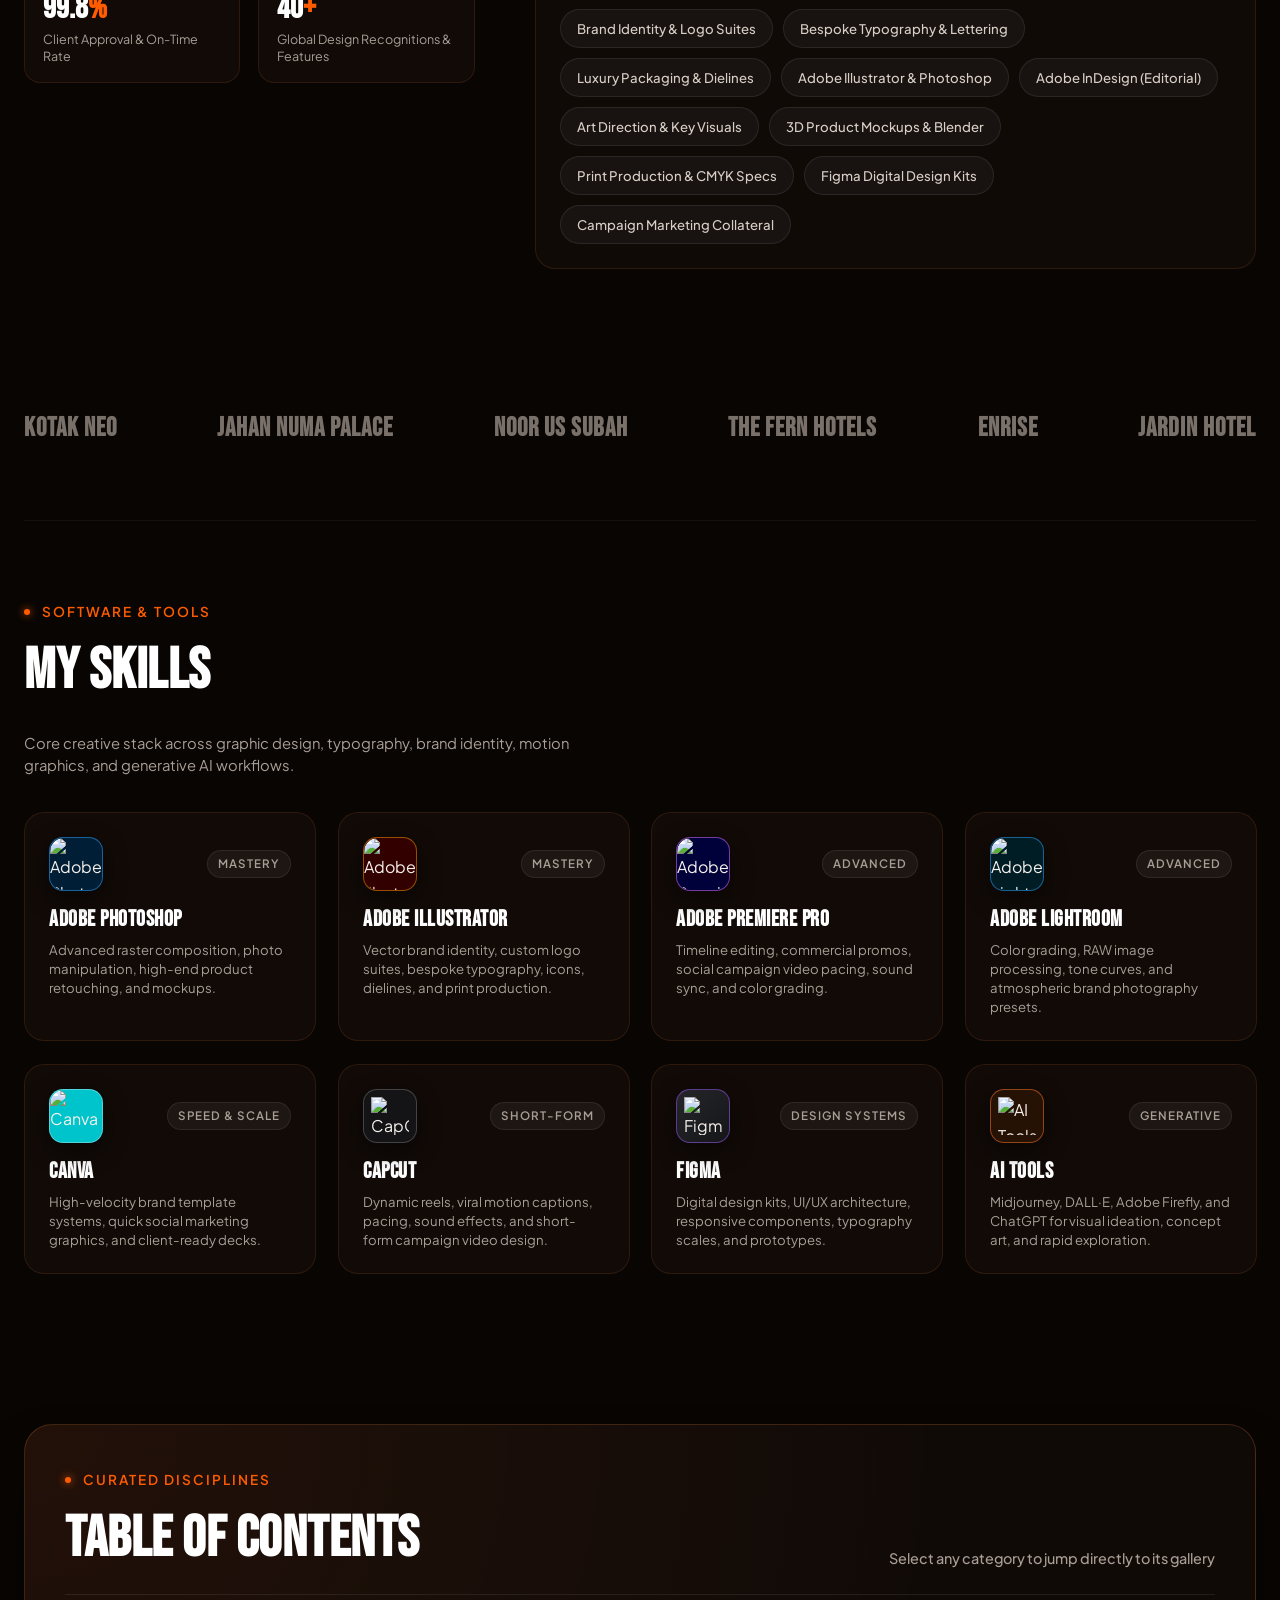
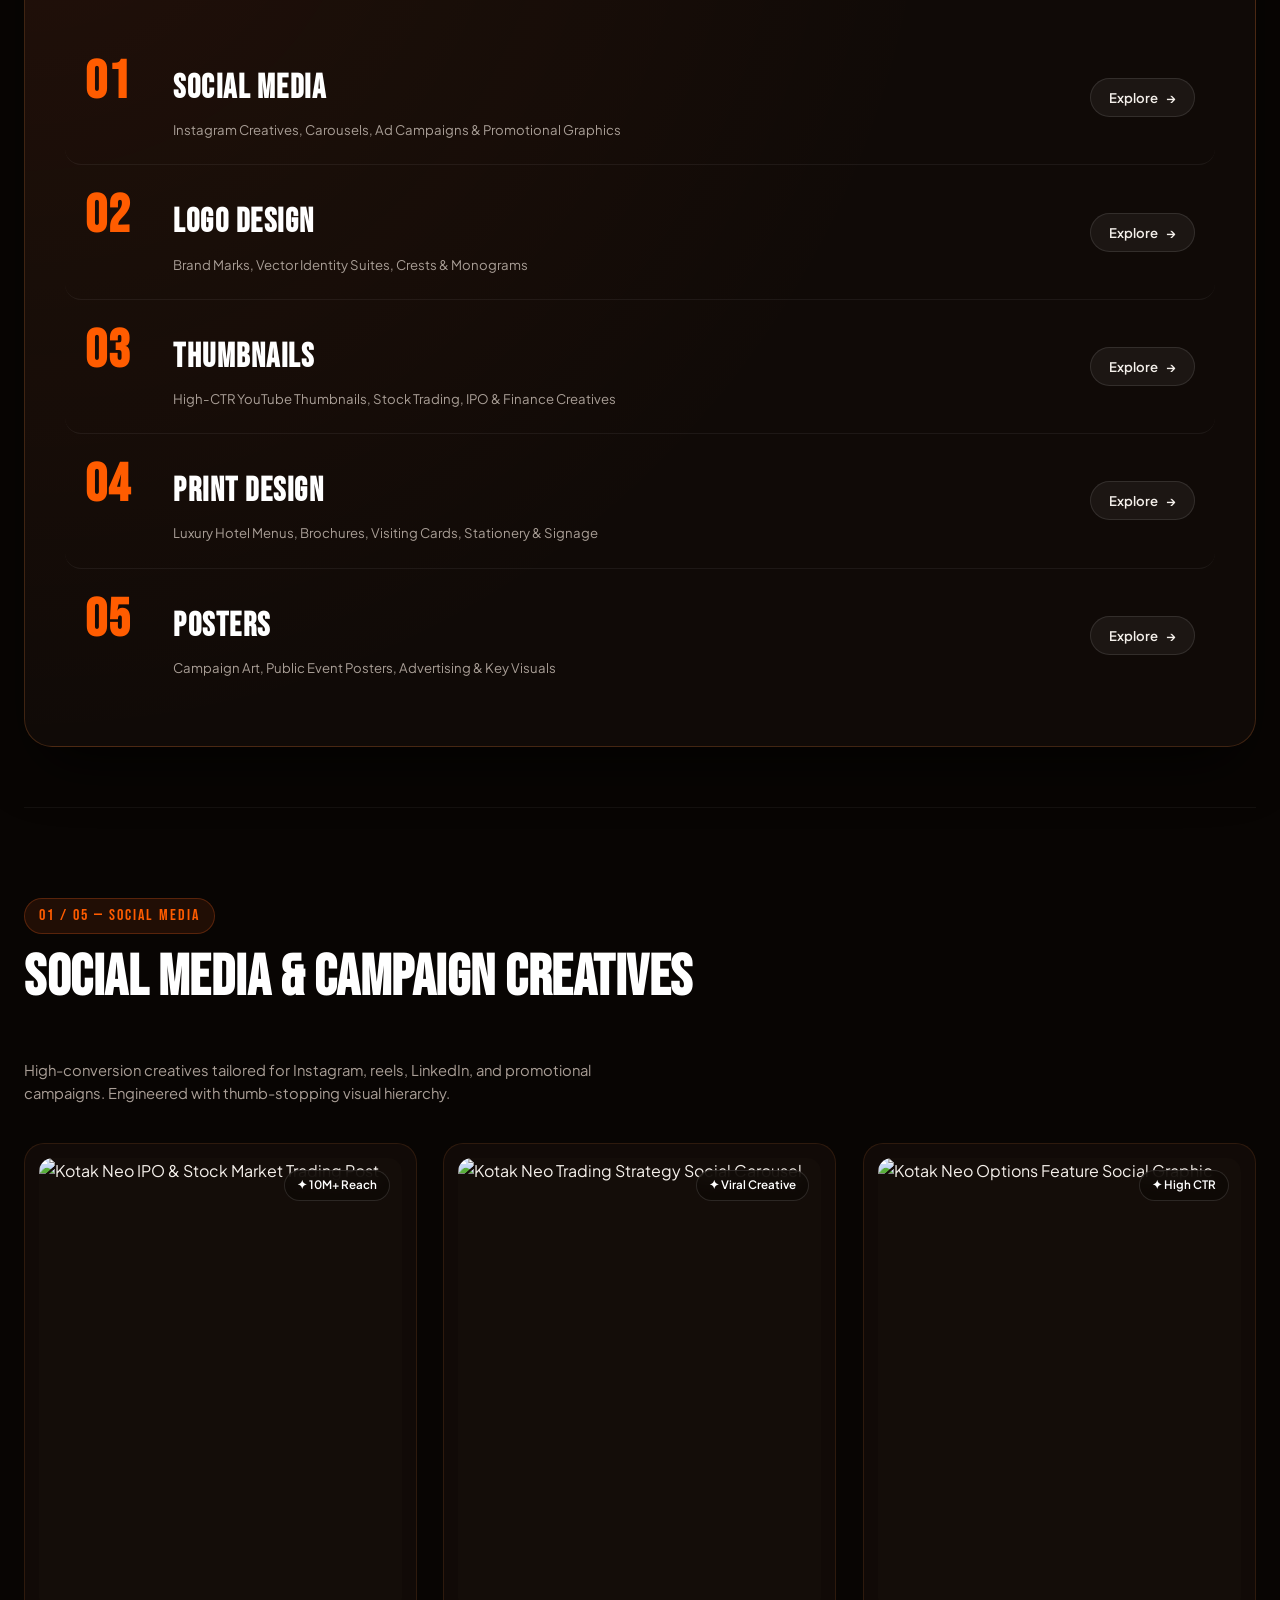
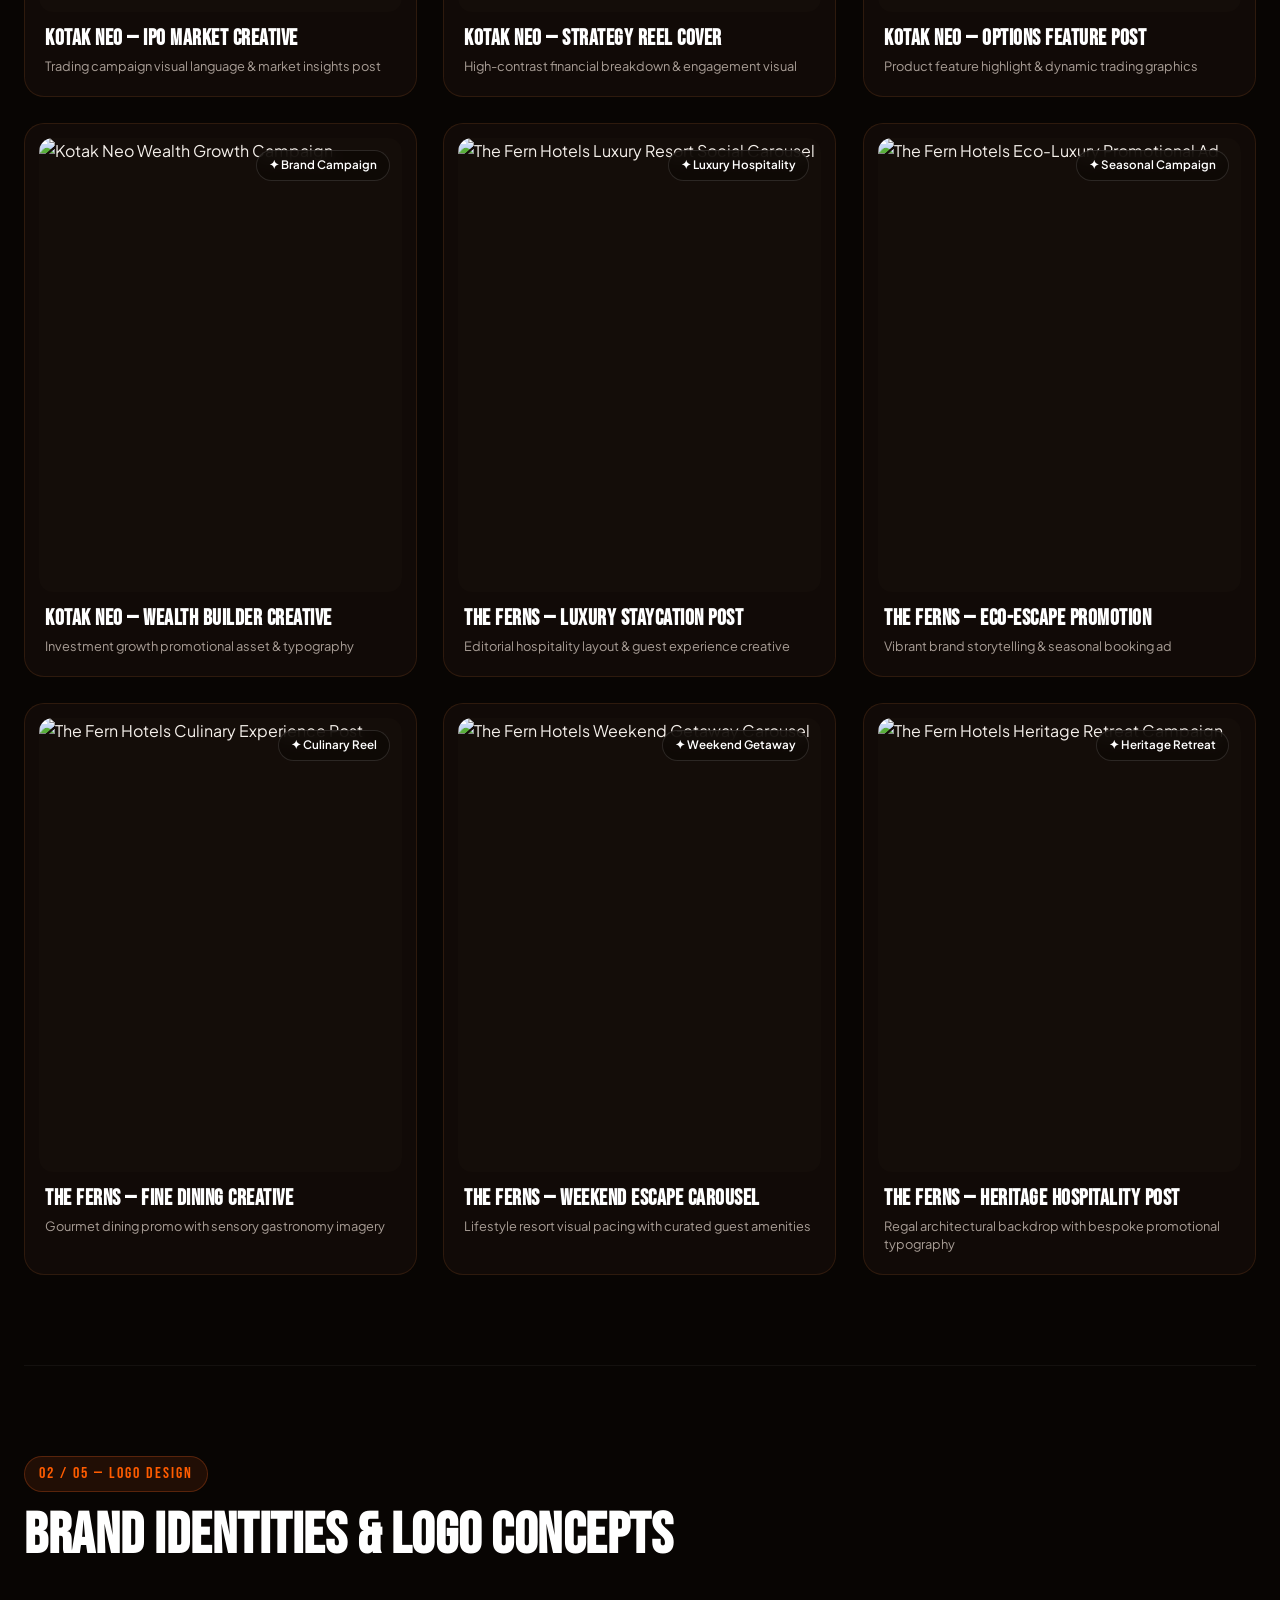
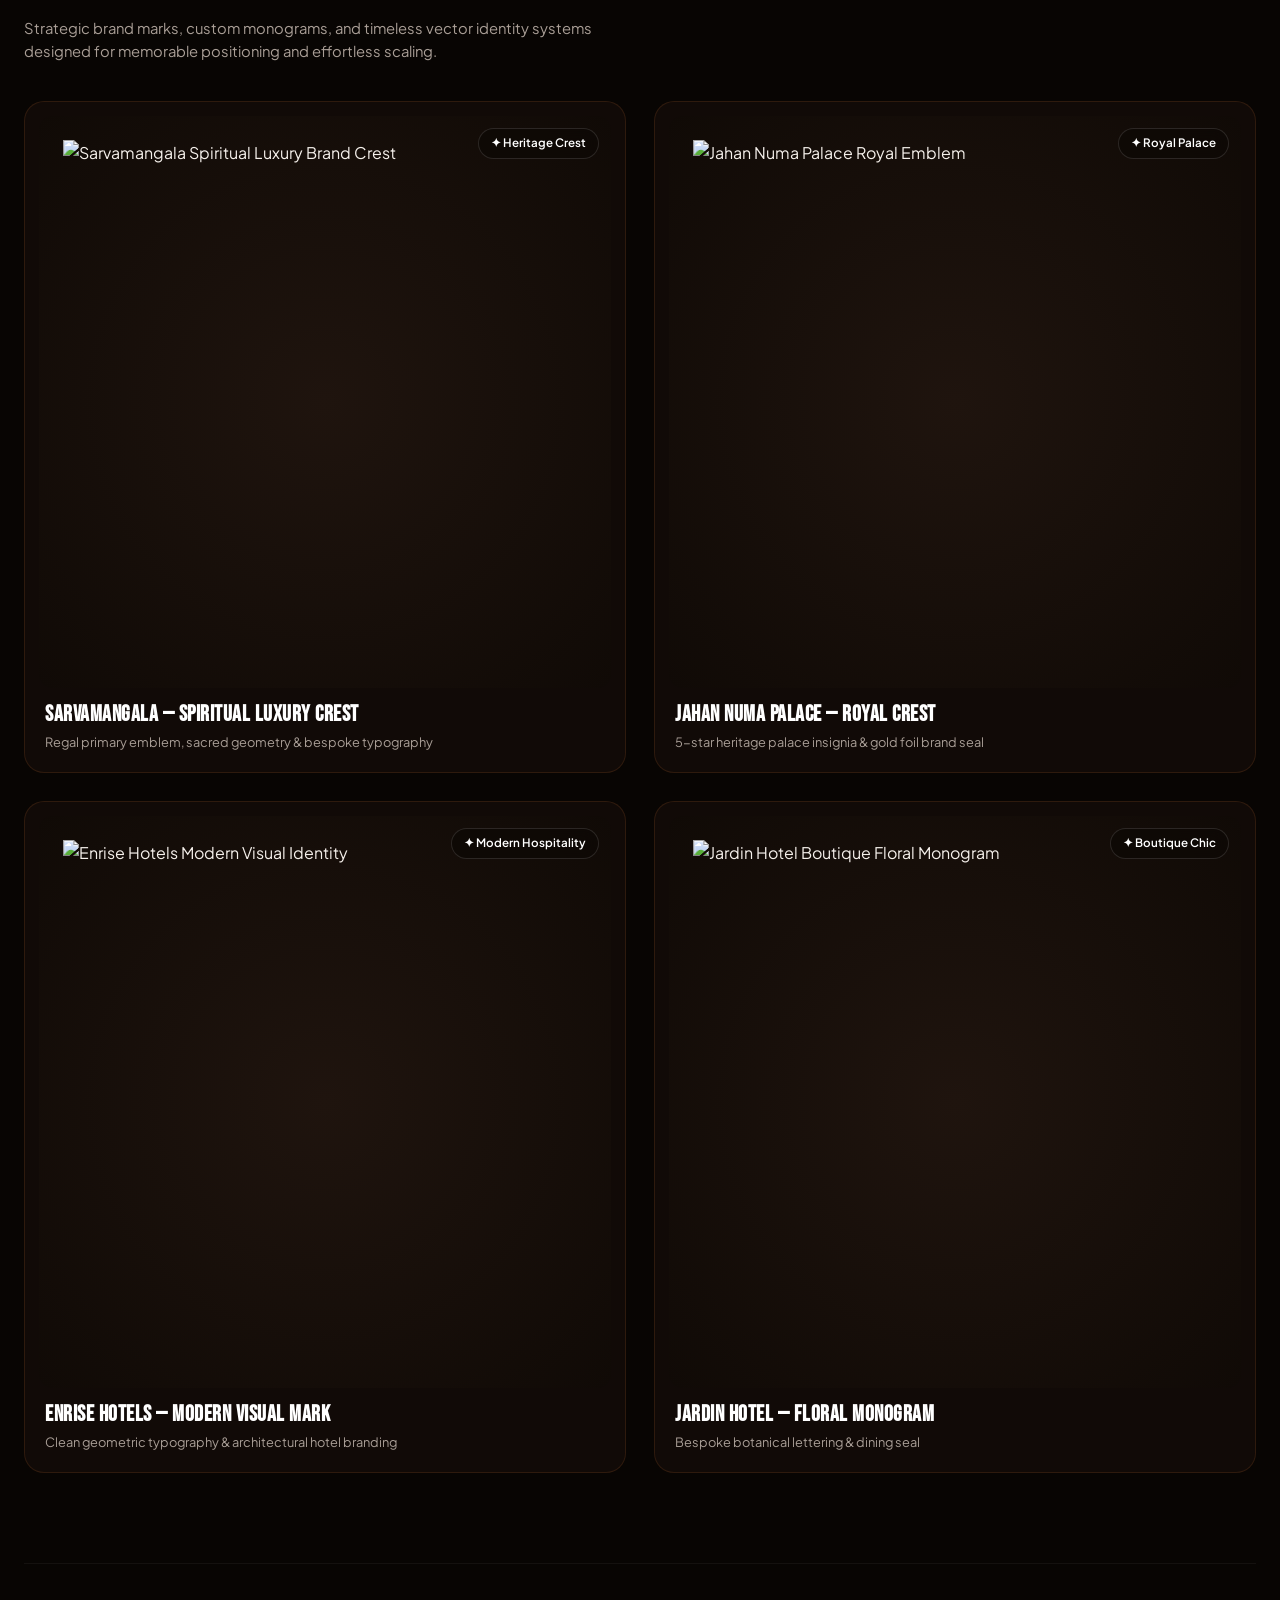
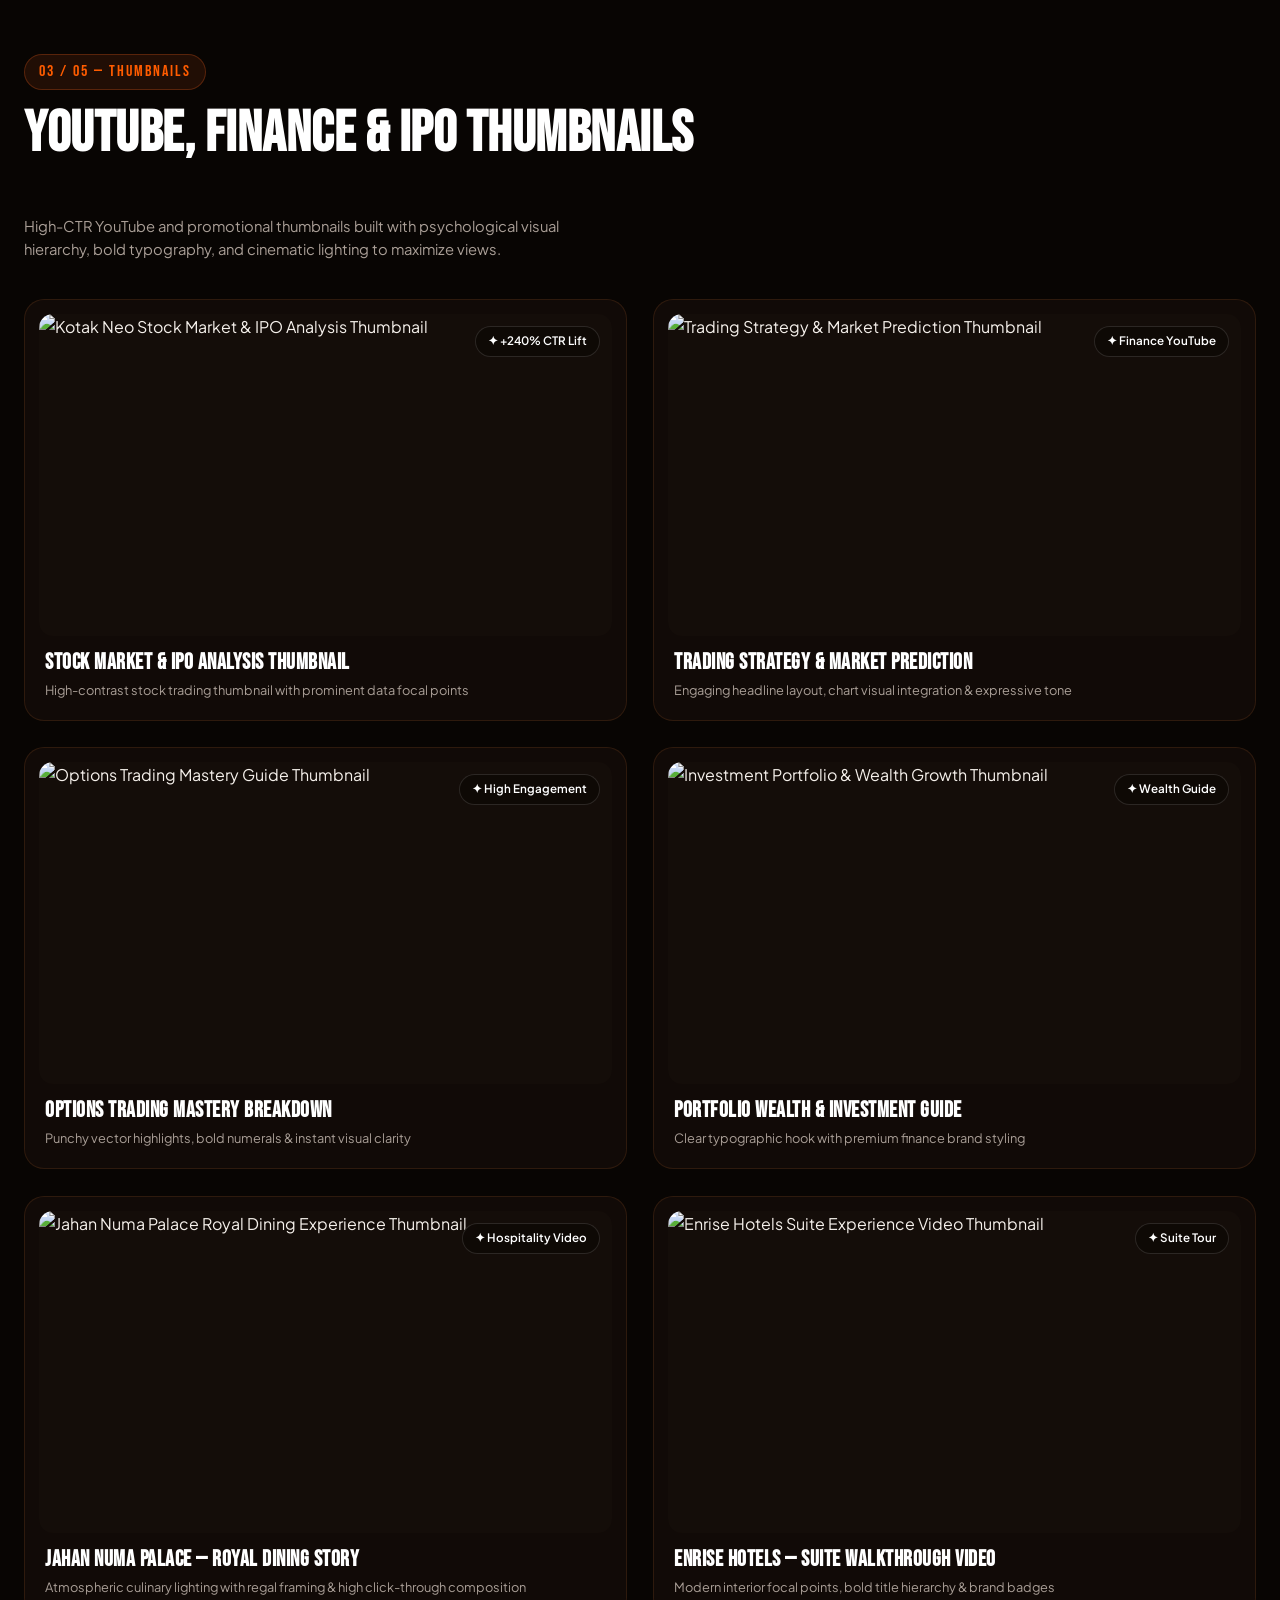
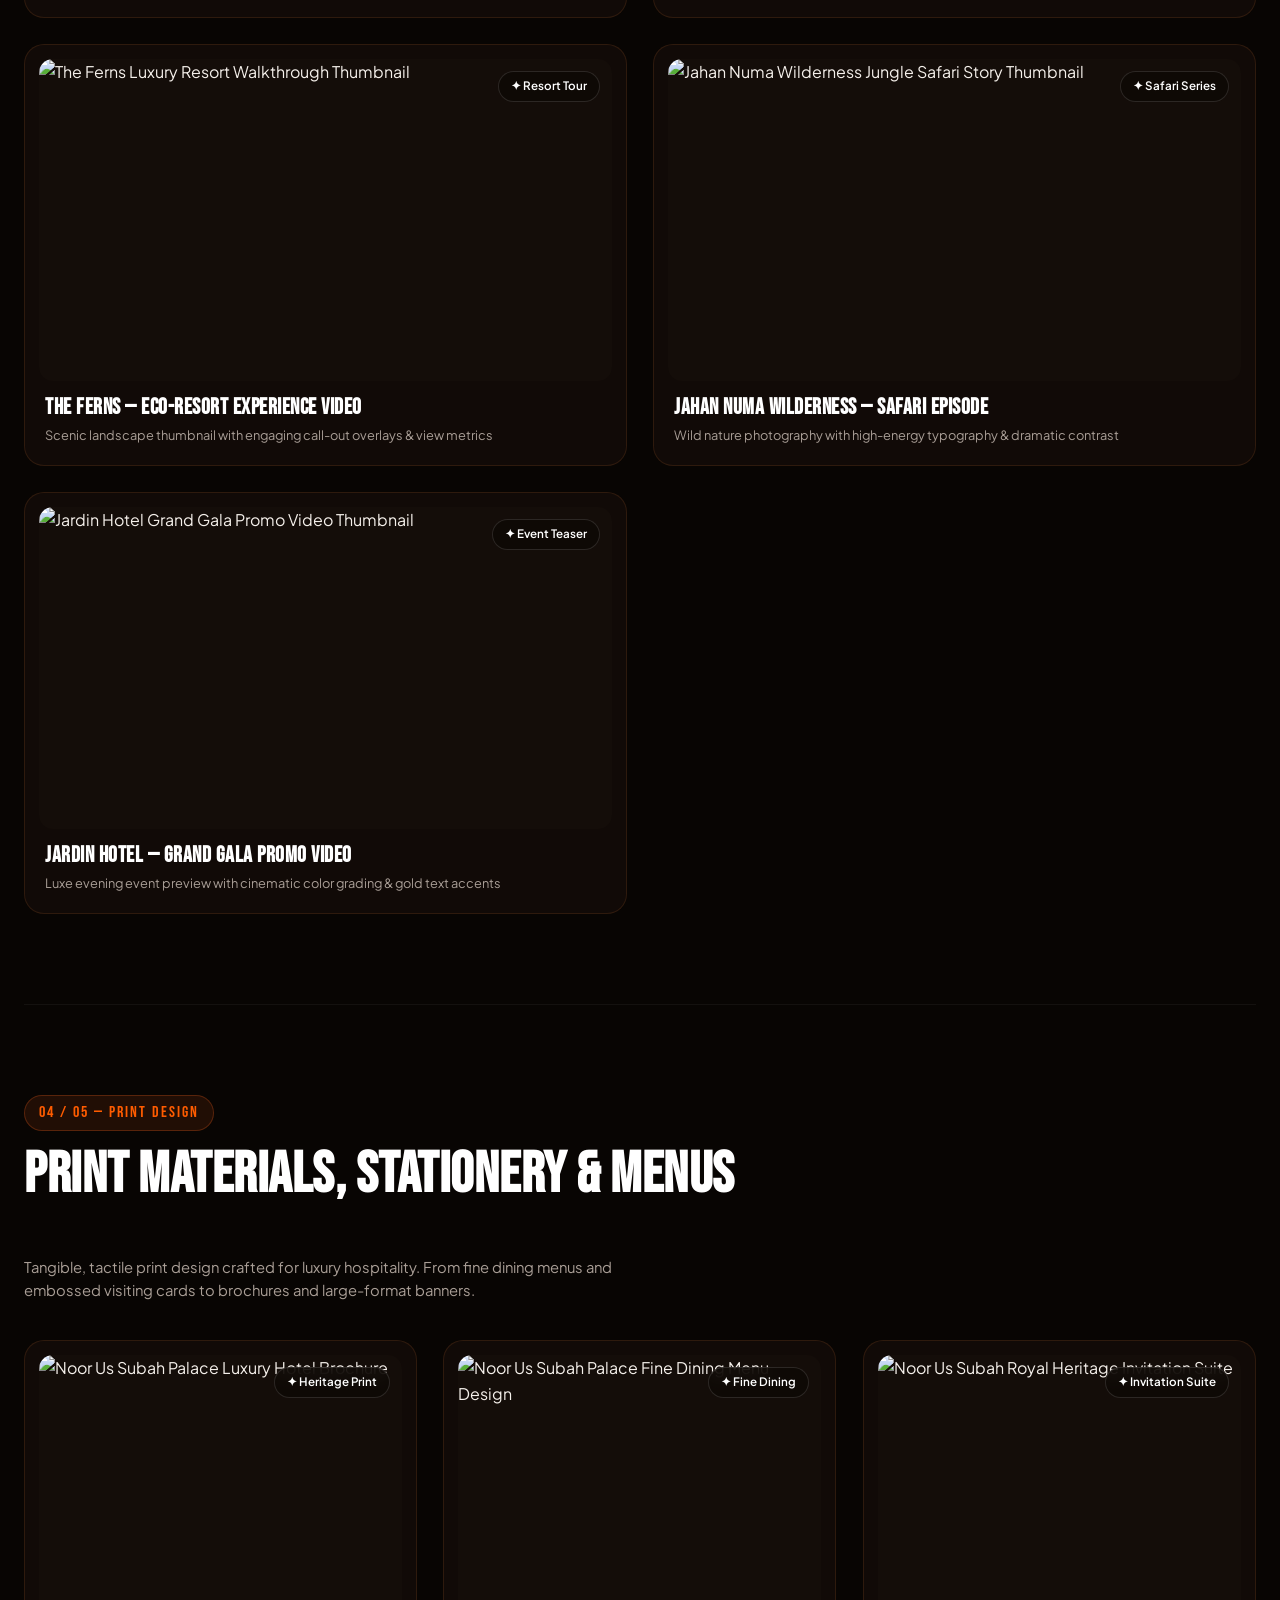
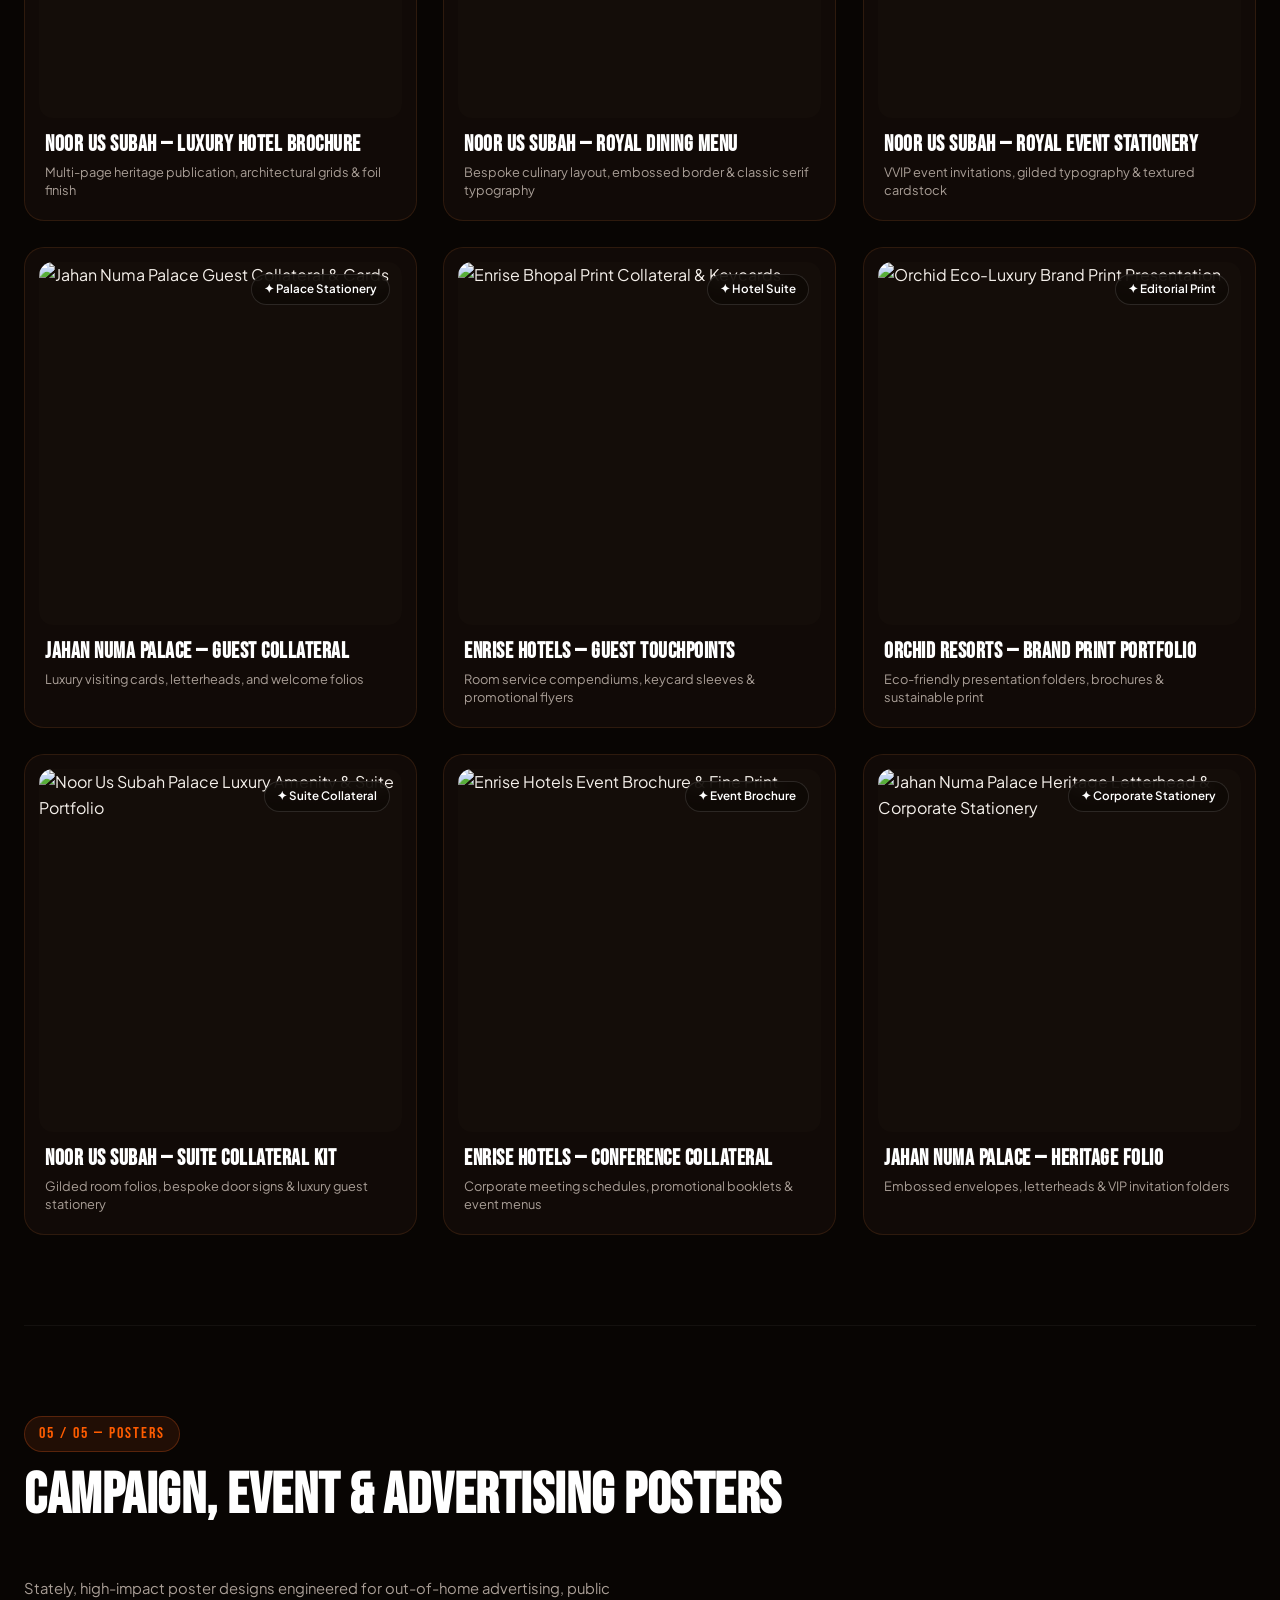
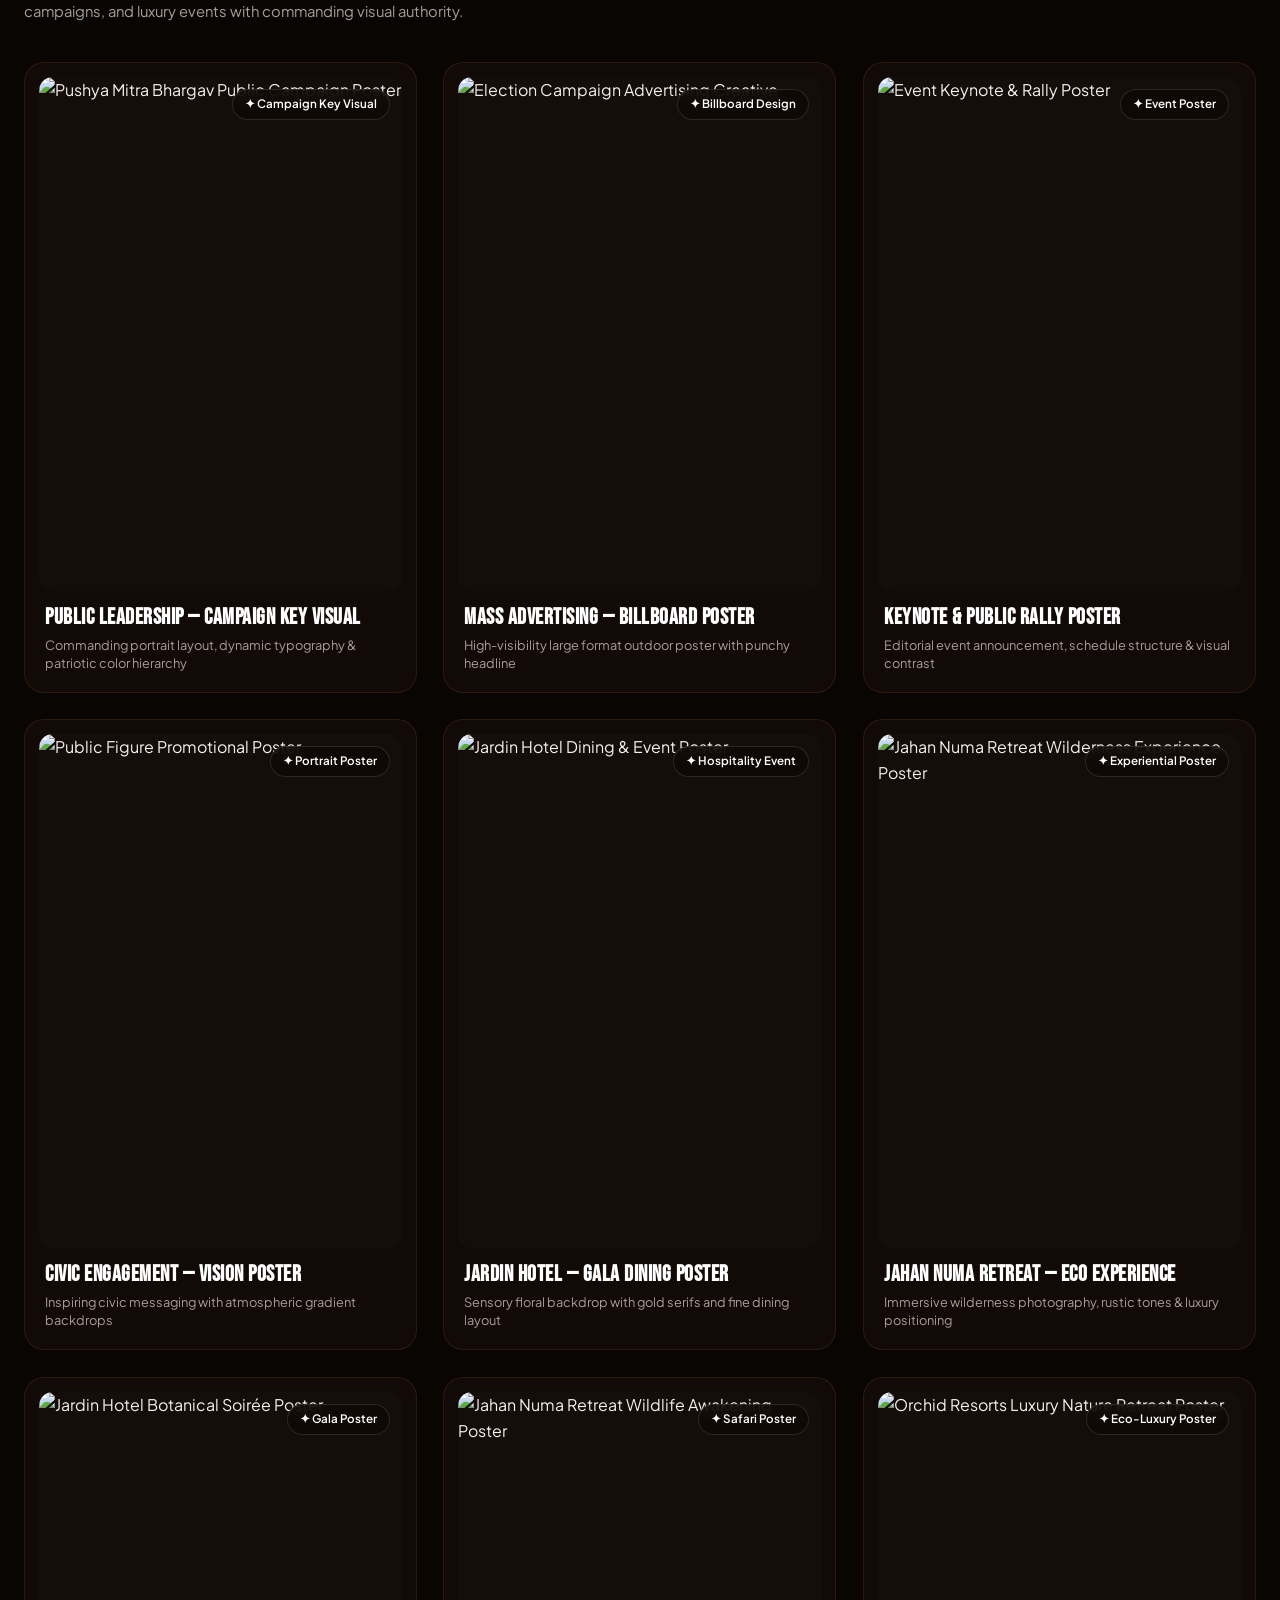
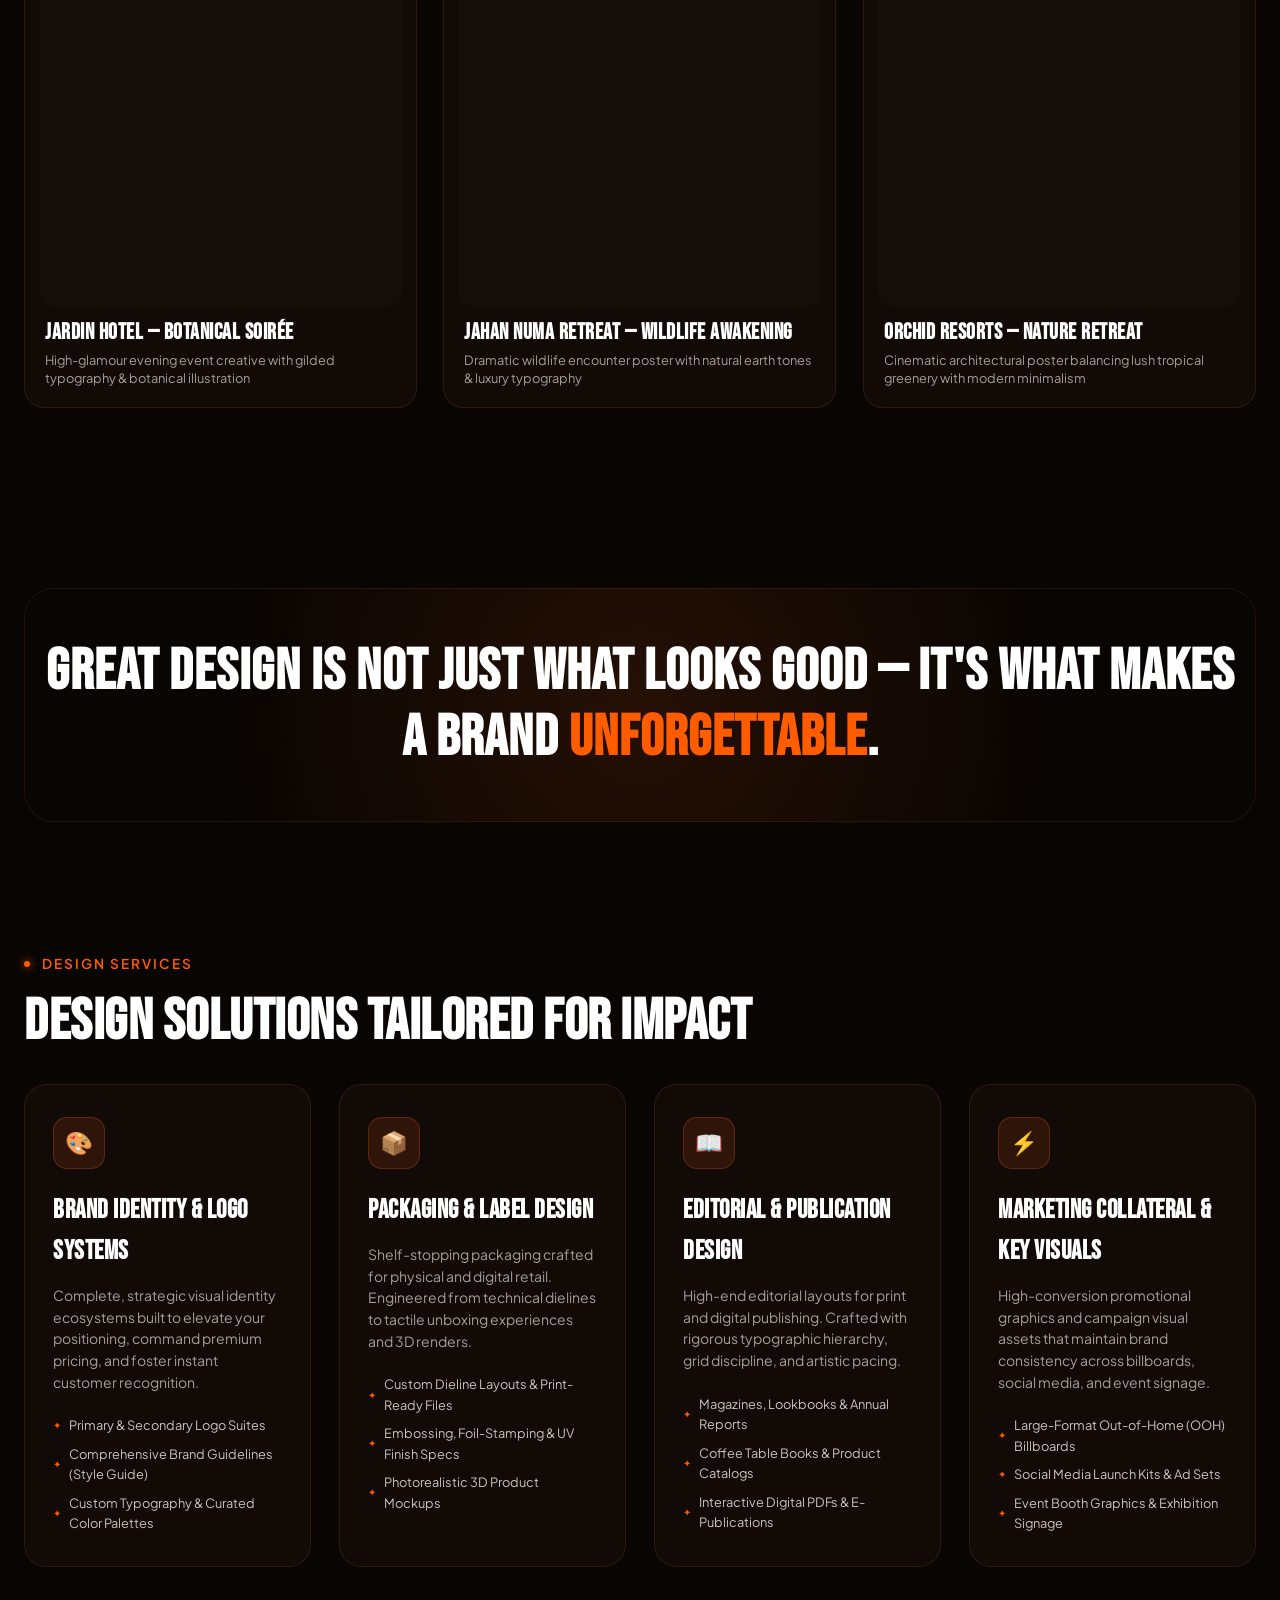
==== commit ac44bcf7: "Update logo image source for Kotak Neo" ====
--- a/index.html
+++ b/index.html
@@ -210,7 +210,7 @@
 
         <!-- Group 2 (Identical for zero-gap seamless infinite loop) -->
         <div class="marquee-content logo-marquee-content" aria-hidden="true">
-          <div class="marquee-logo-item"><img src="assets/marquee_logos/logo_kotak.png" alt="Kotak Neo" class="marquee-logo-img"></div>
+          <div class="marquee-logo-item"><img src="logo_kotak.png" alt="Kotak Neo" class="marquee-logo-img"></div>
           <div class="marquee-logo-separator">✦</div>
           <div class="marquee-logo-item"><img src="assets/marquee_logos/logo_sheraton.png" alt="Sheraton" class="marquee-logo-img"></div>
           <div class="marquee-logo-separator">✦</div>
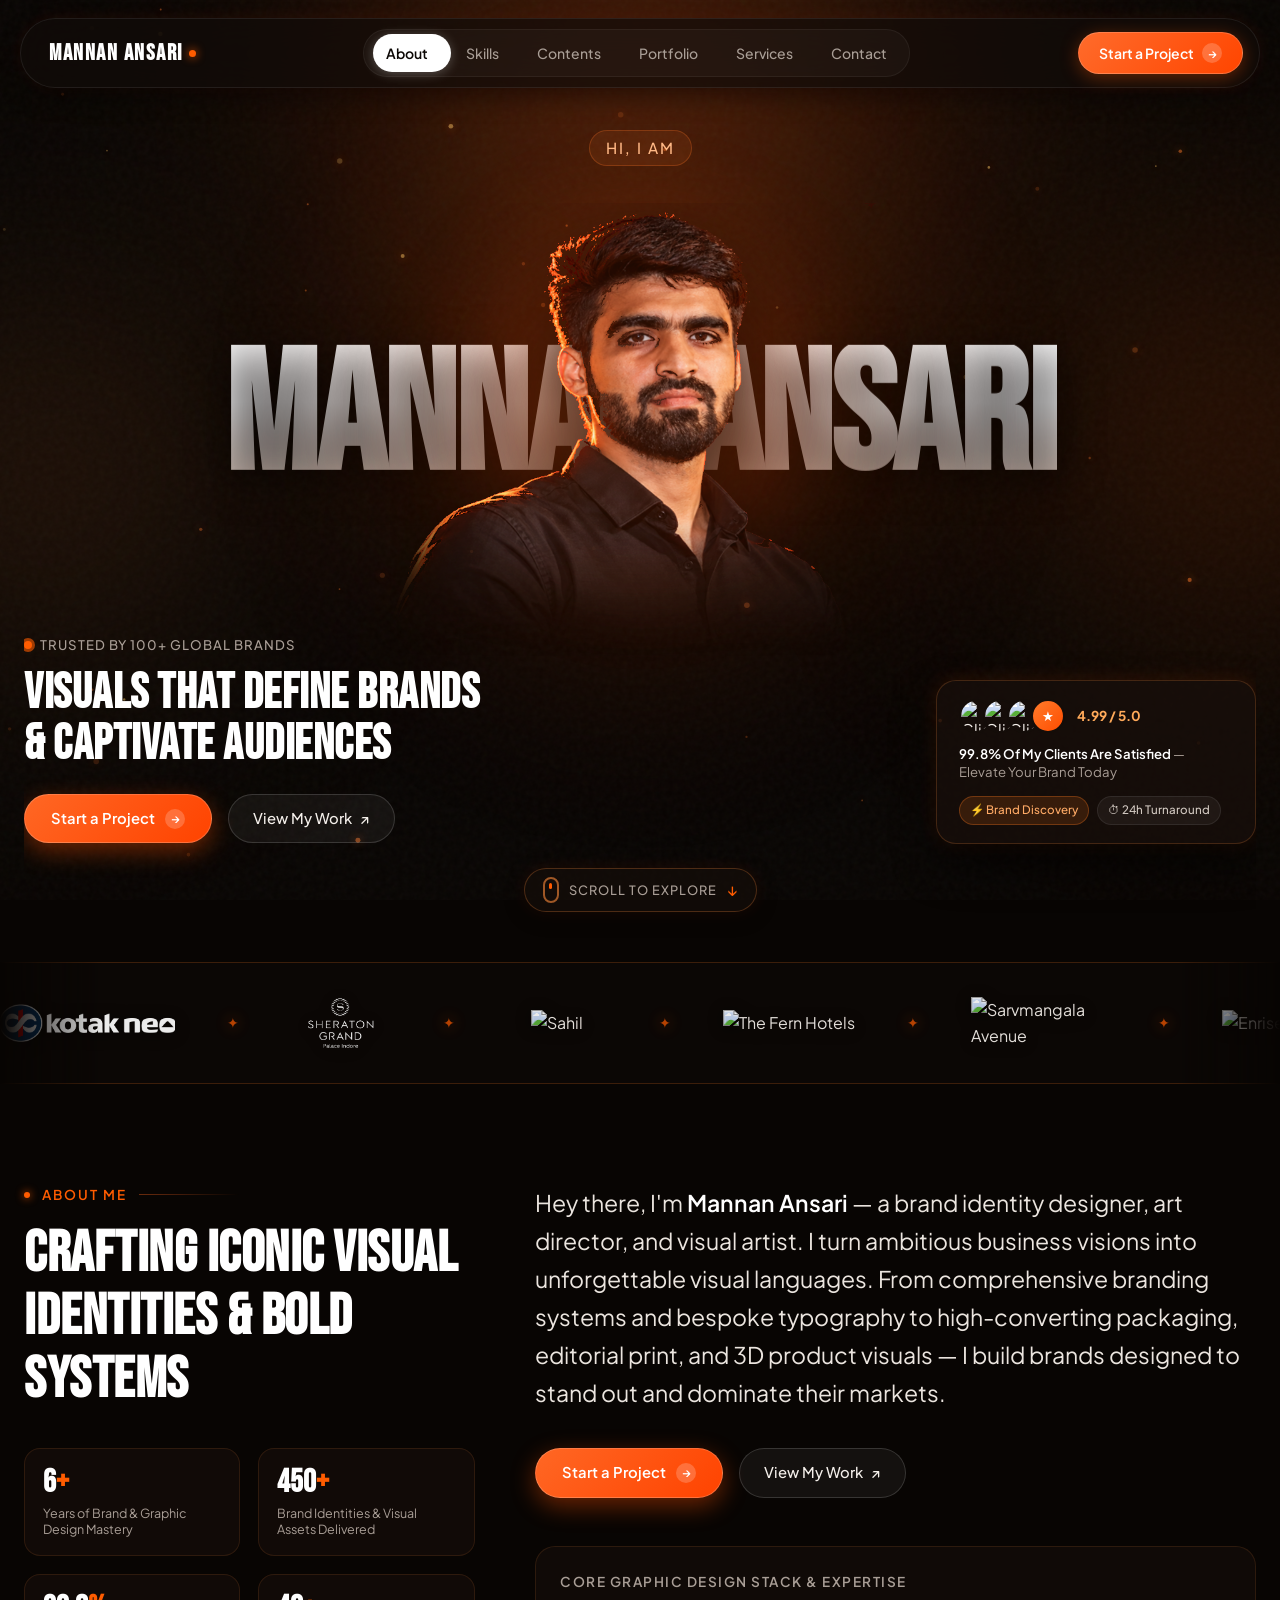
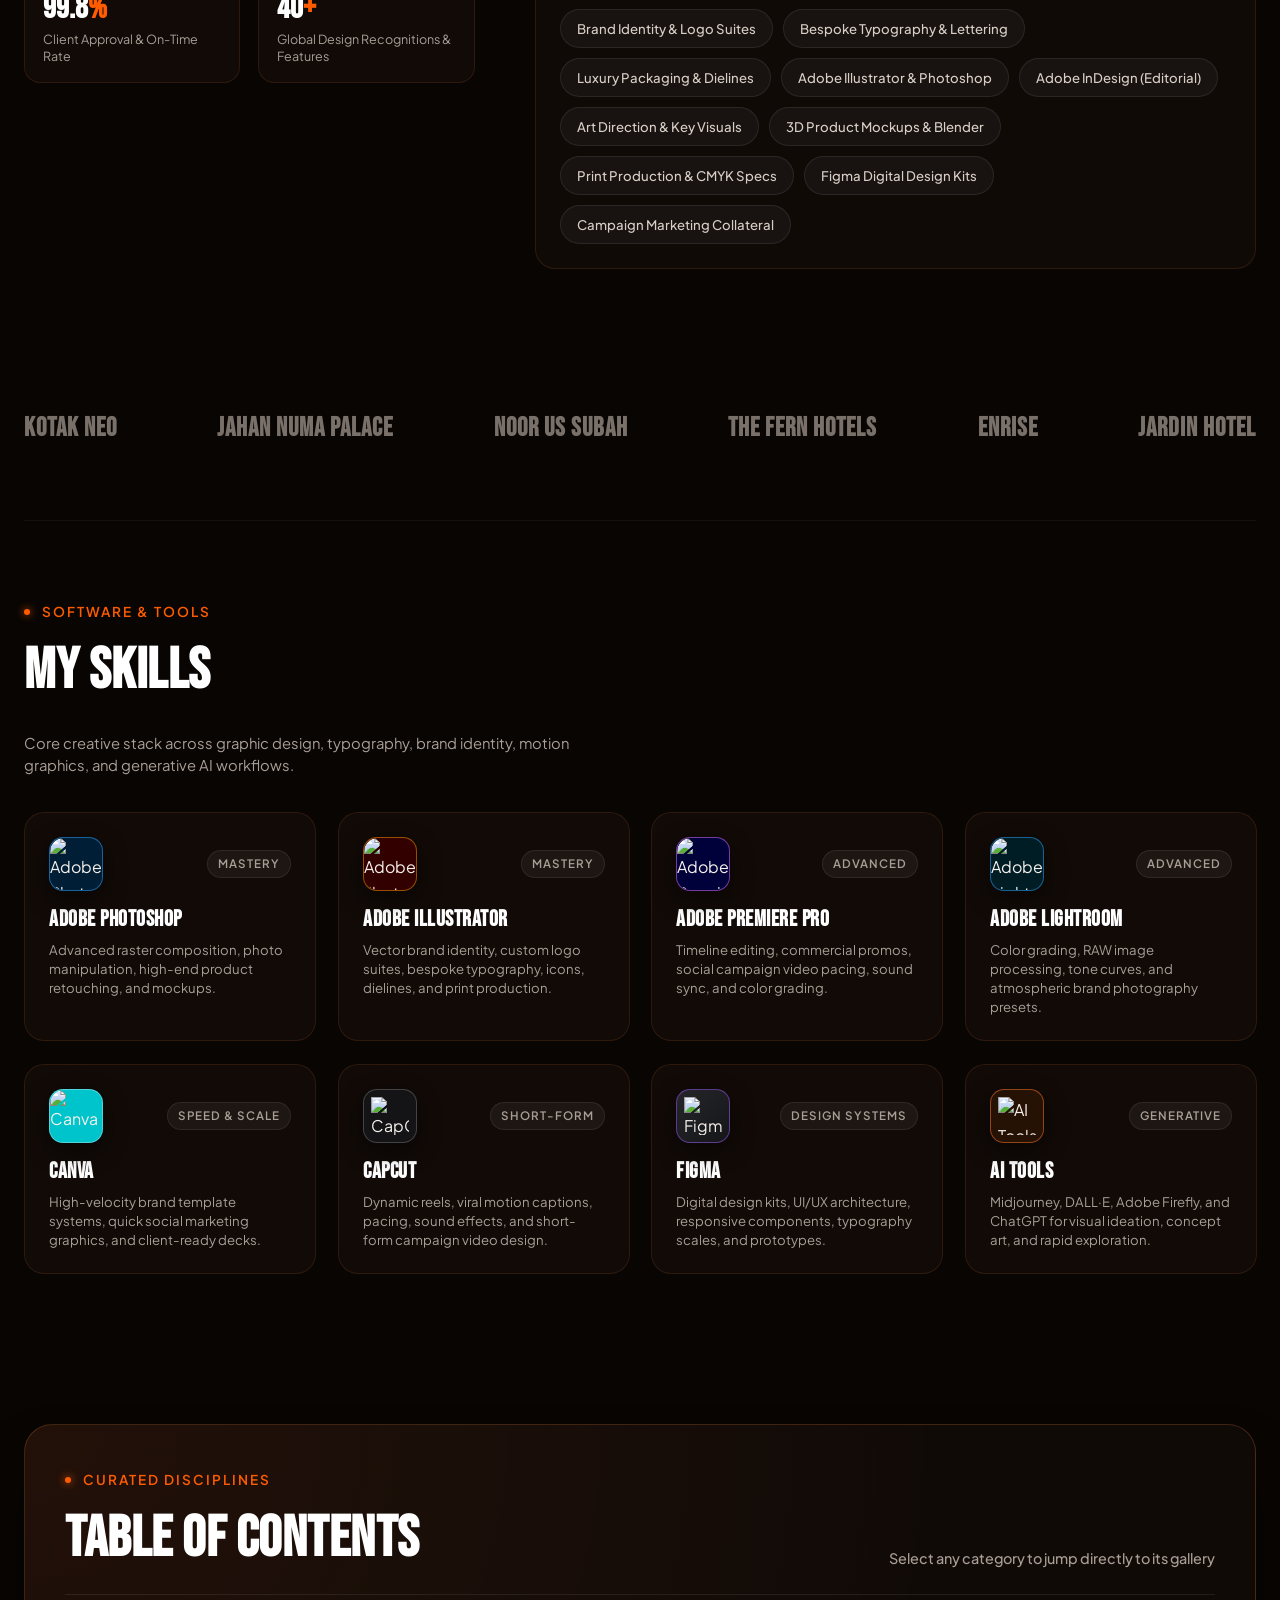
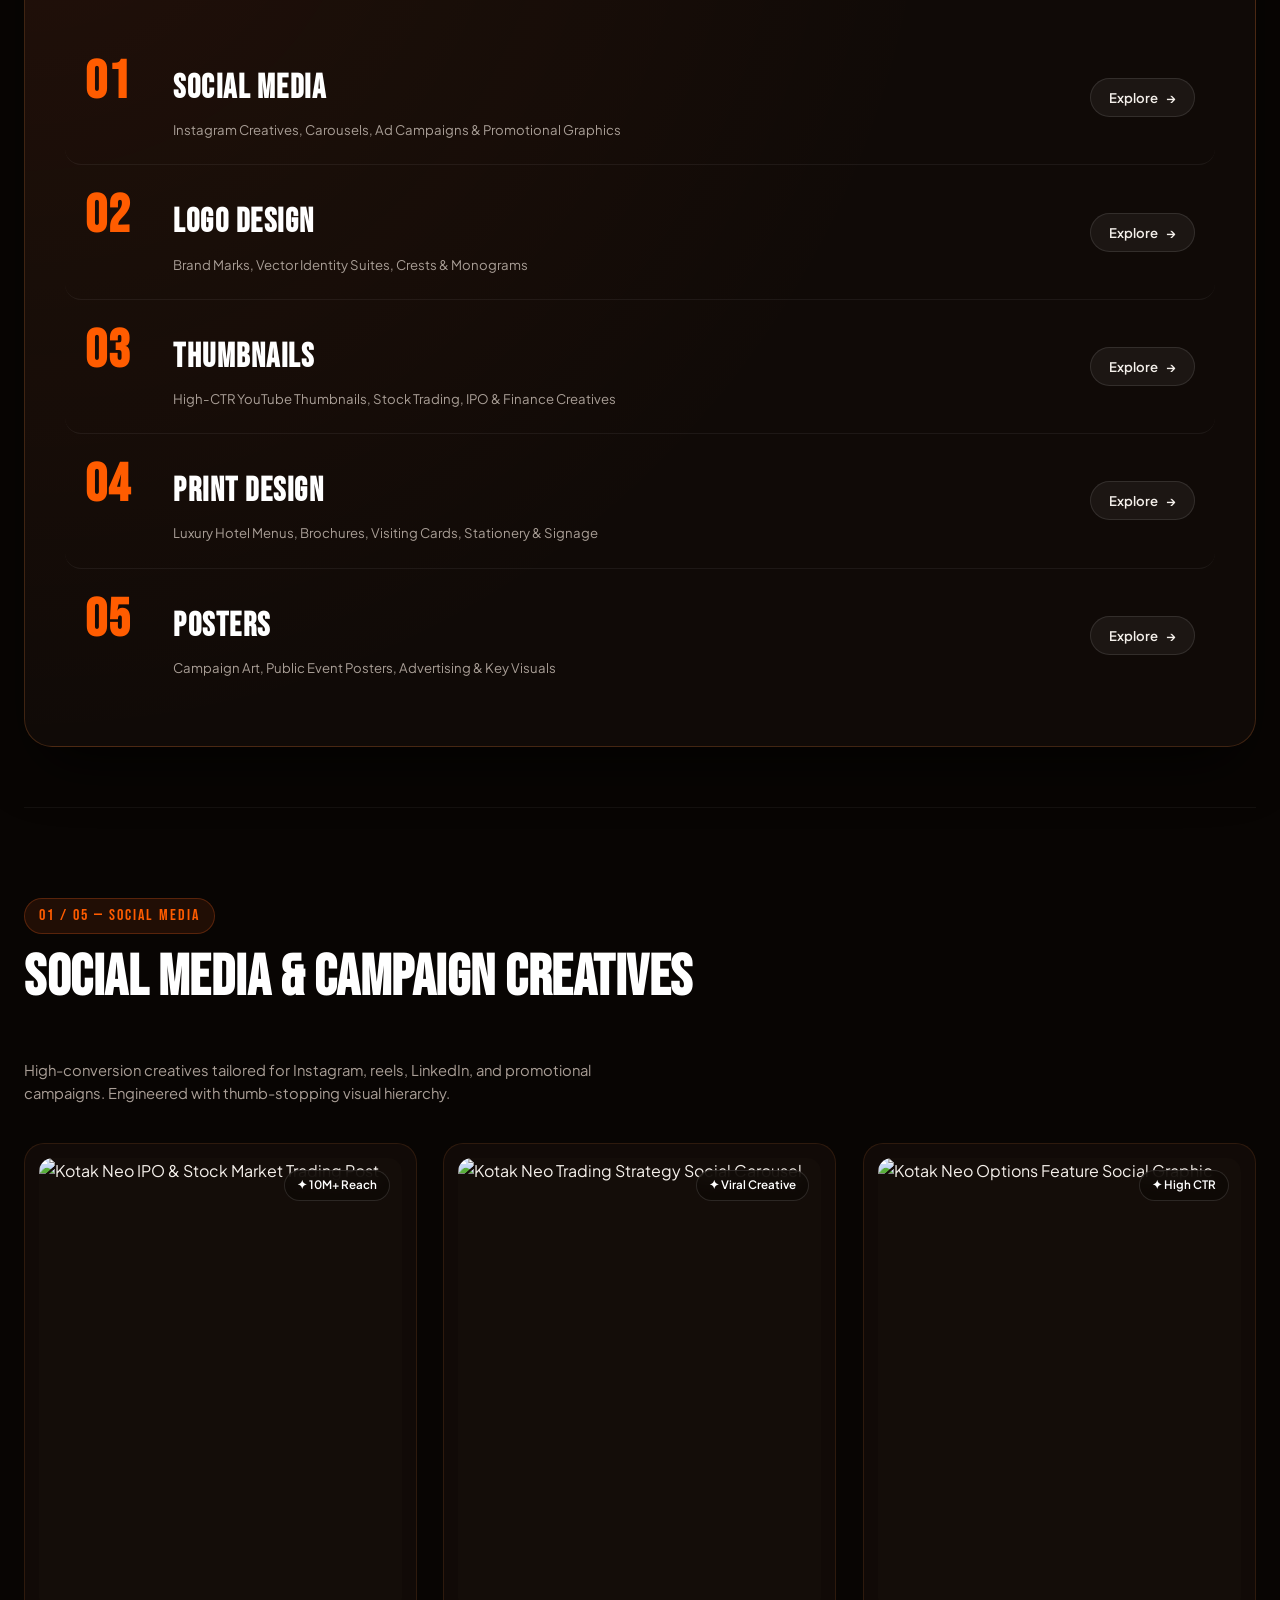
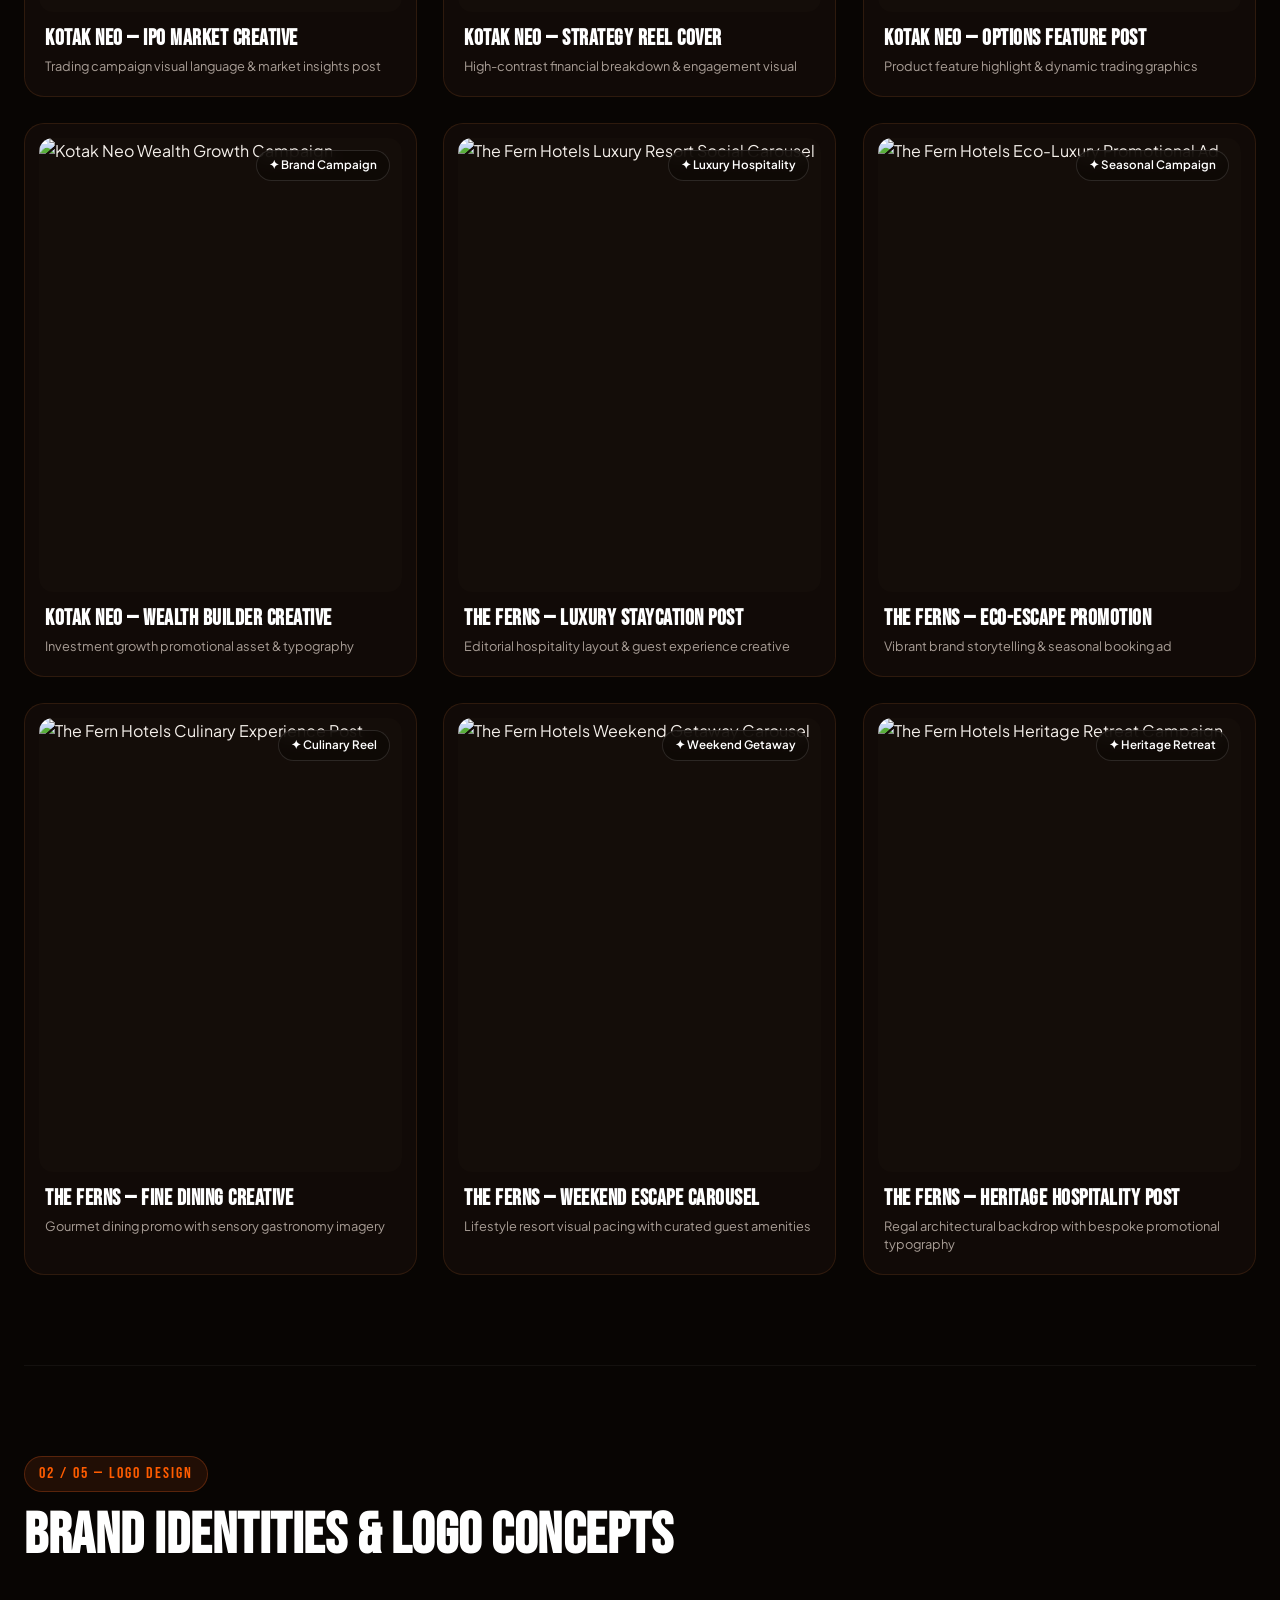
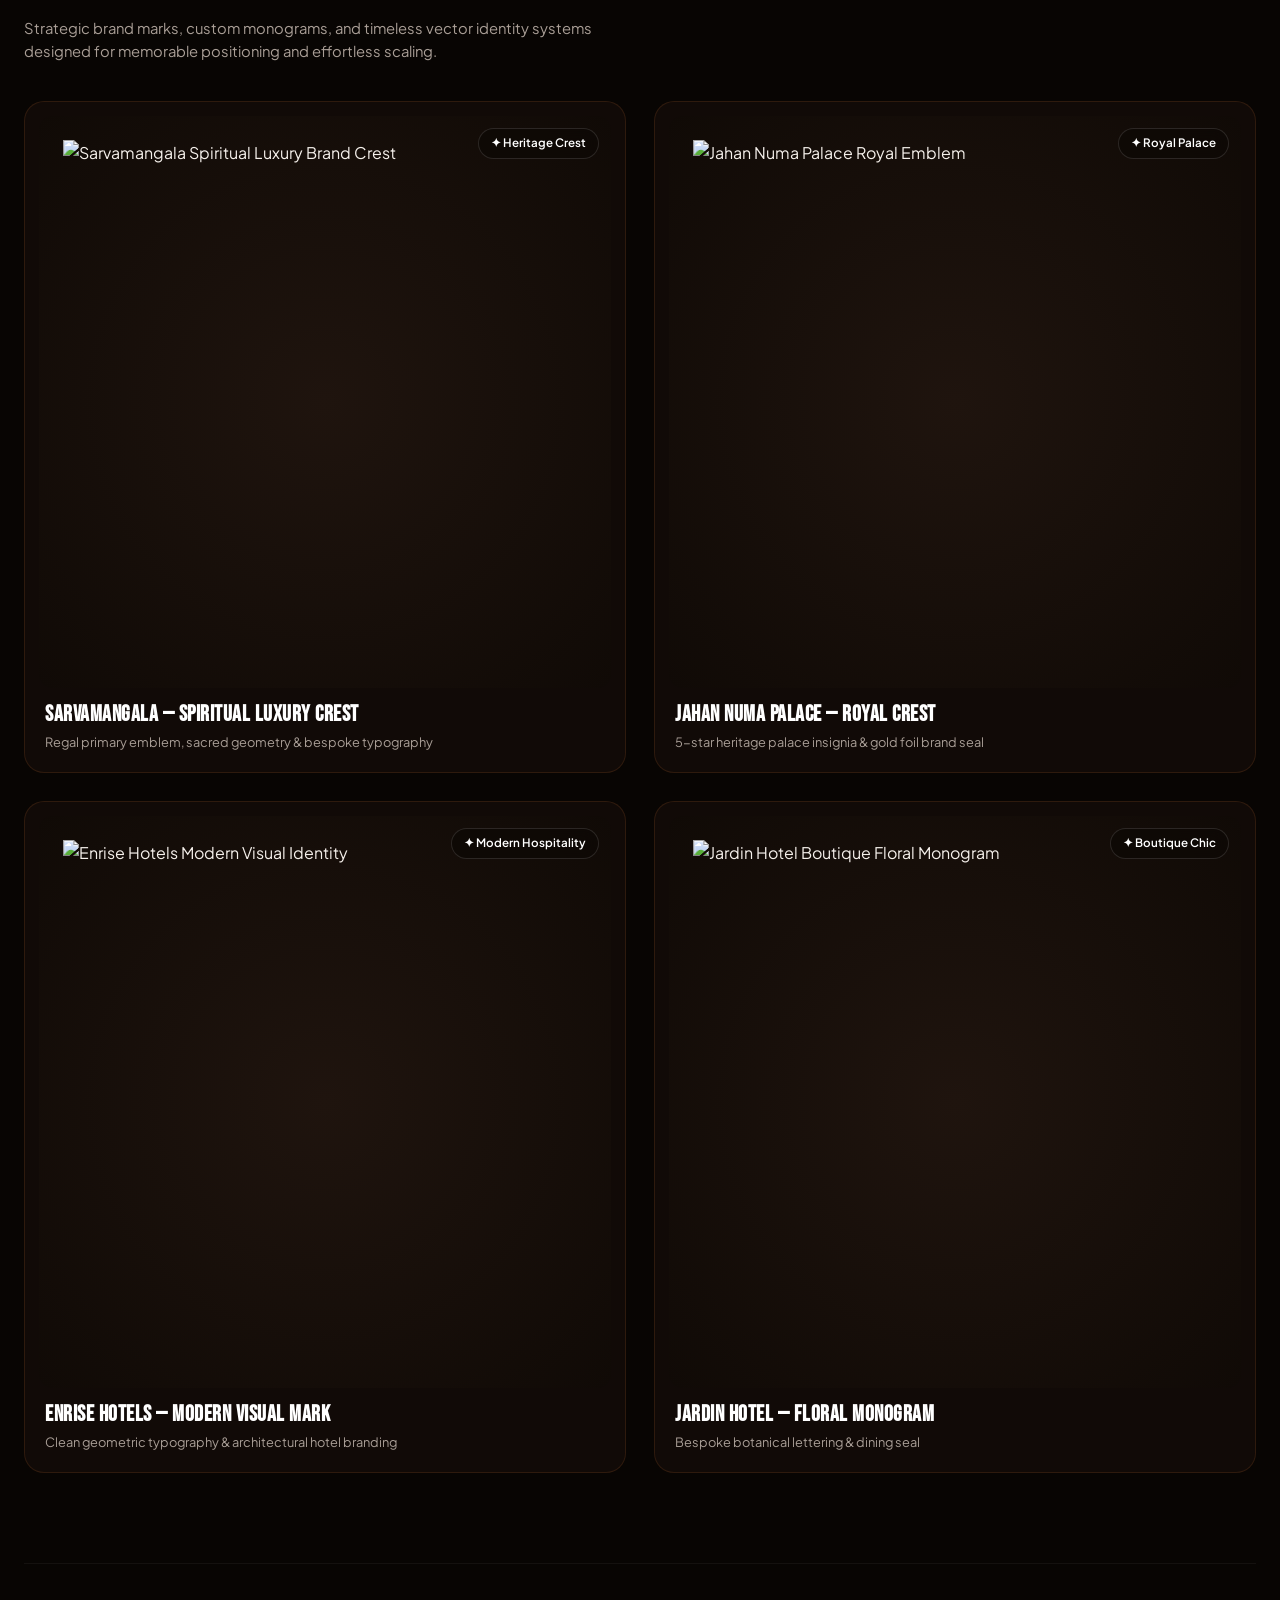
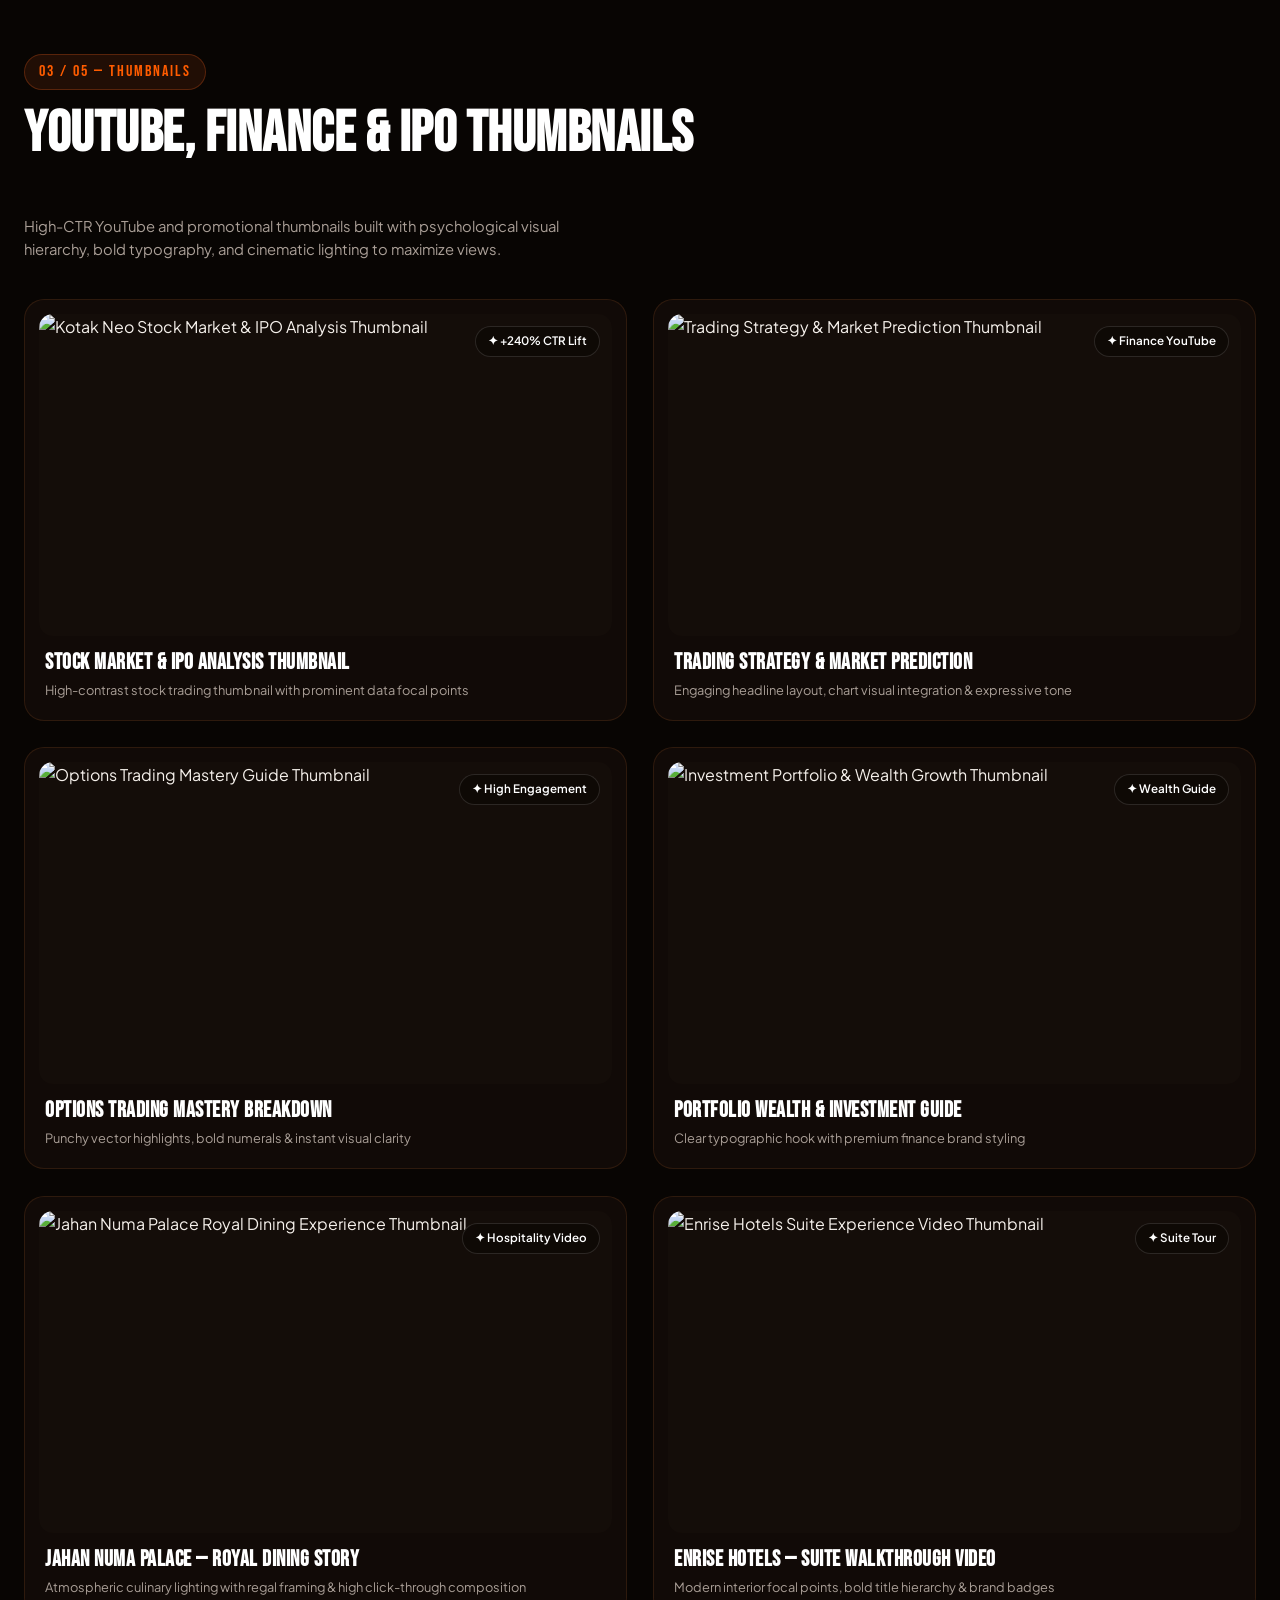
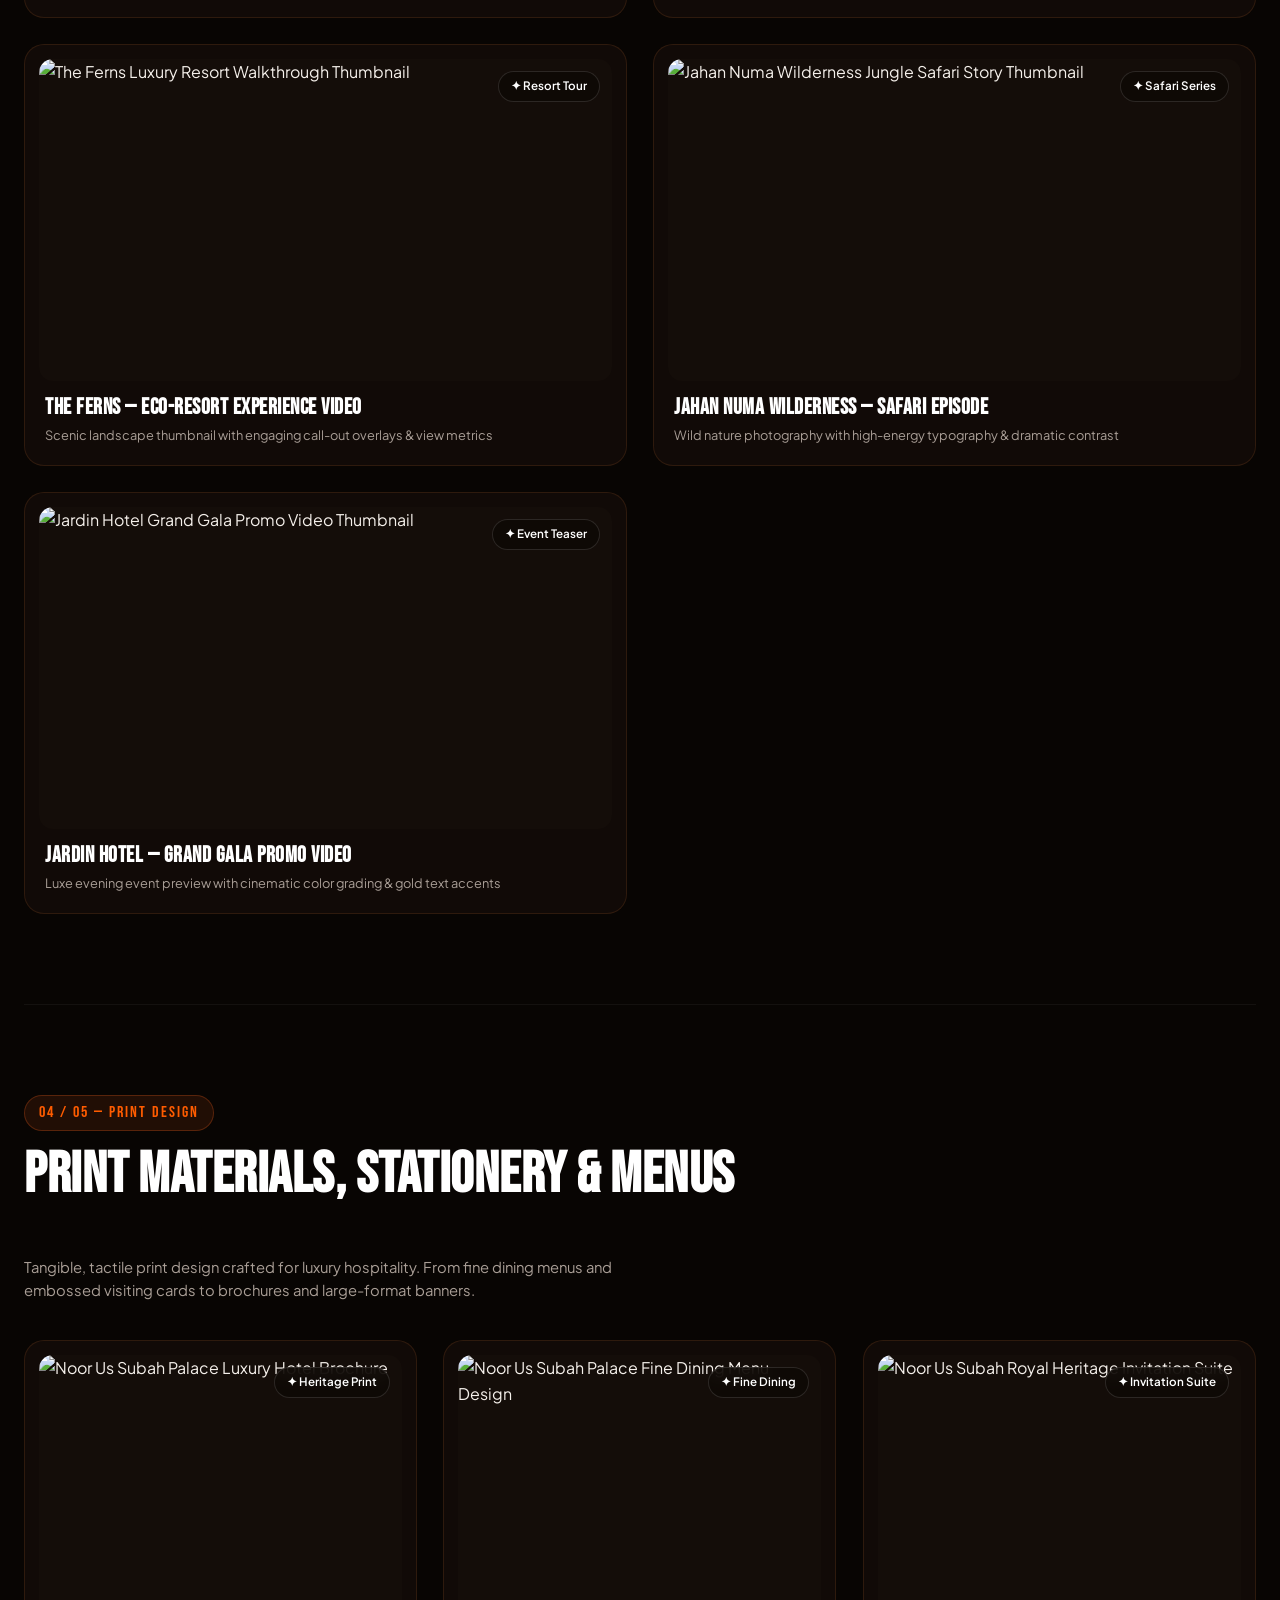
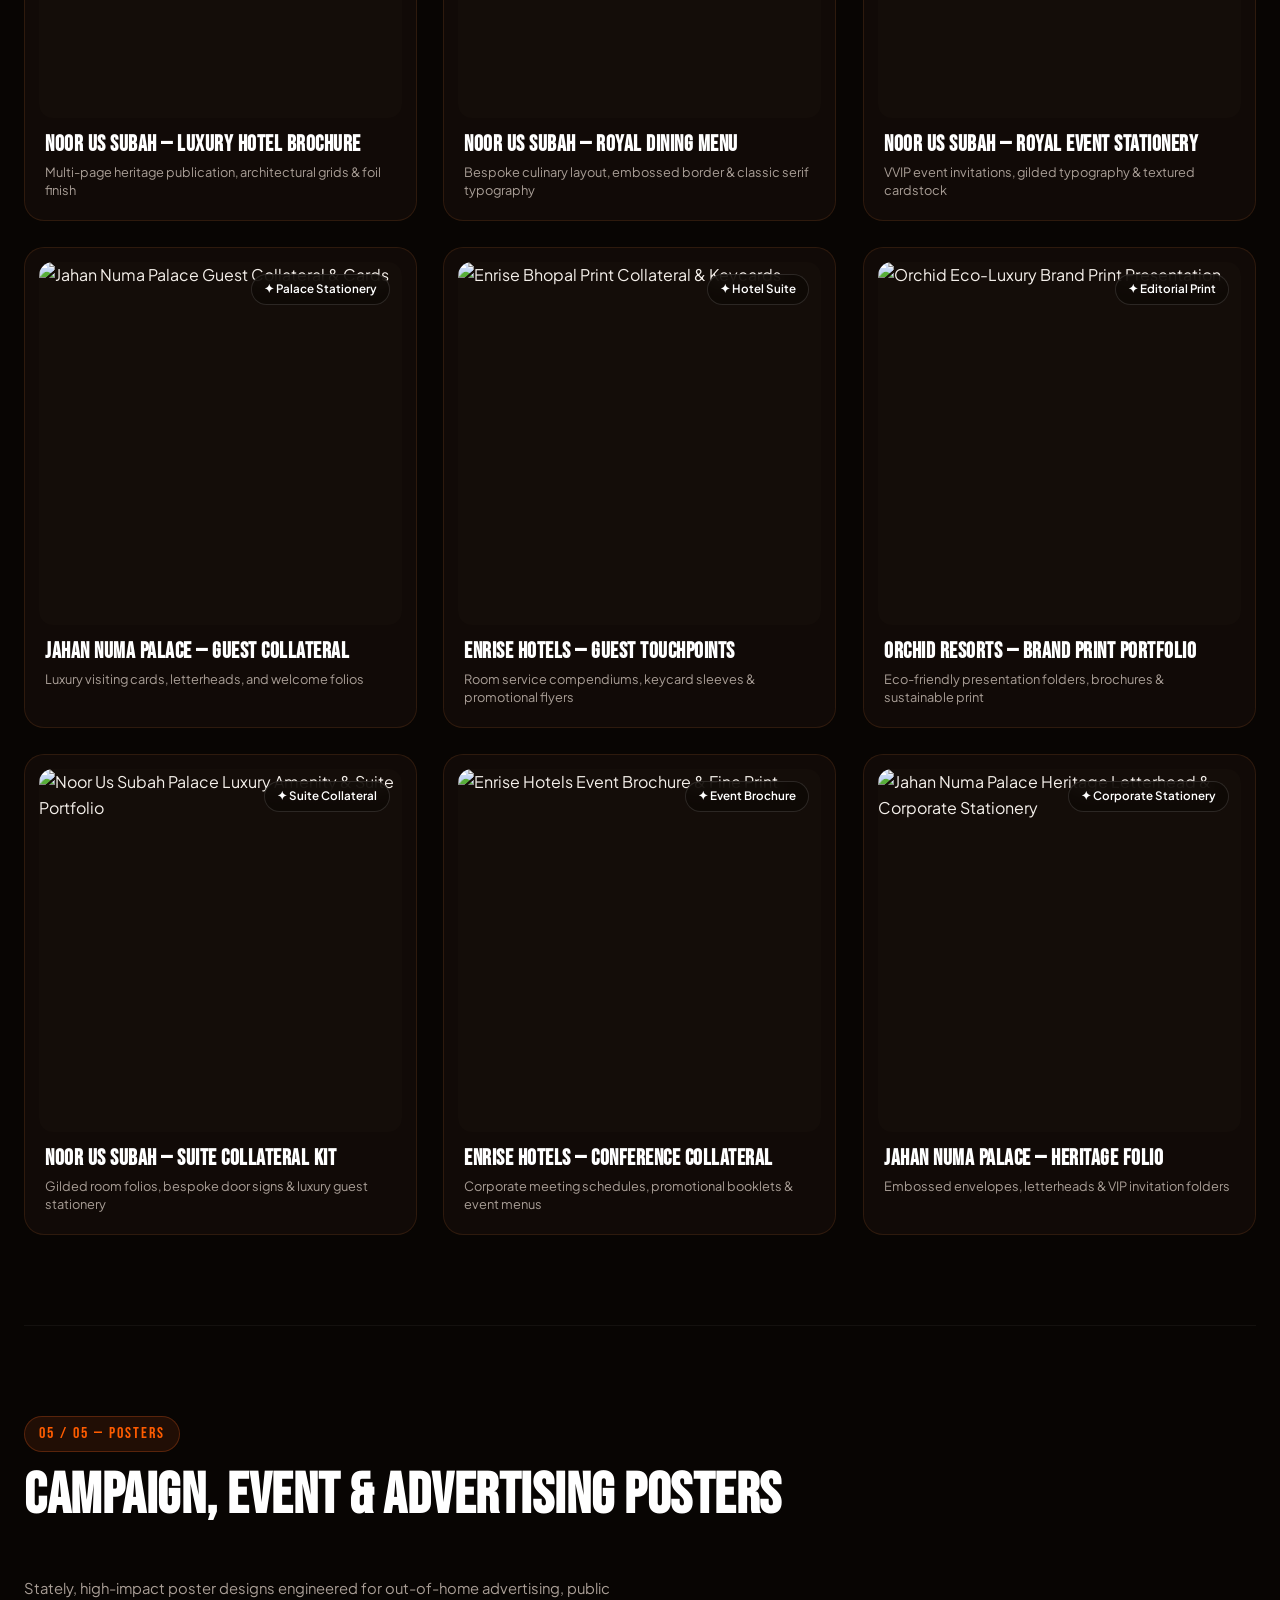
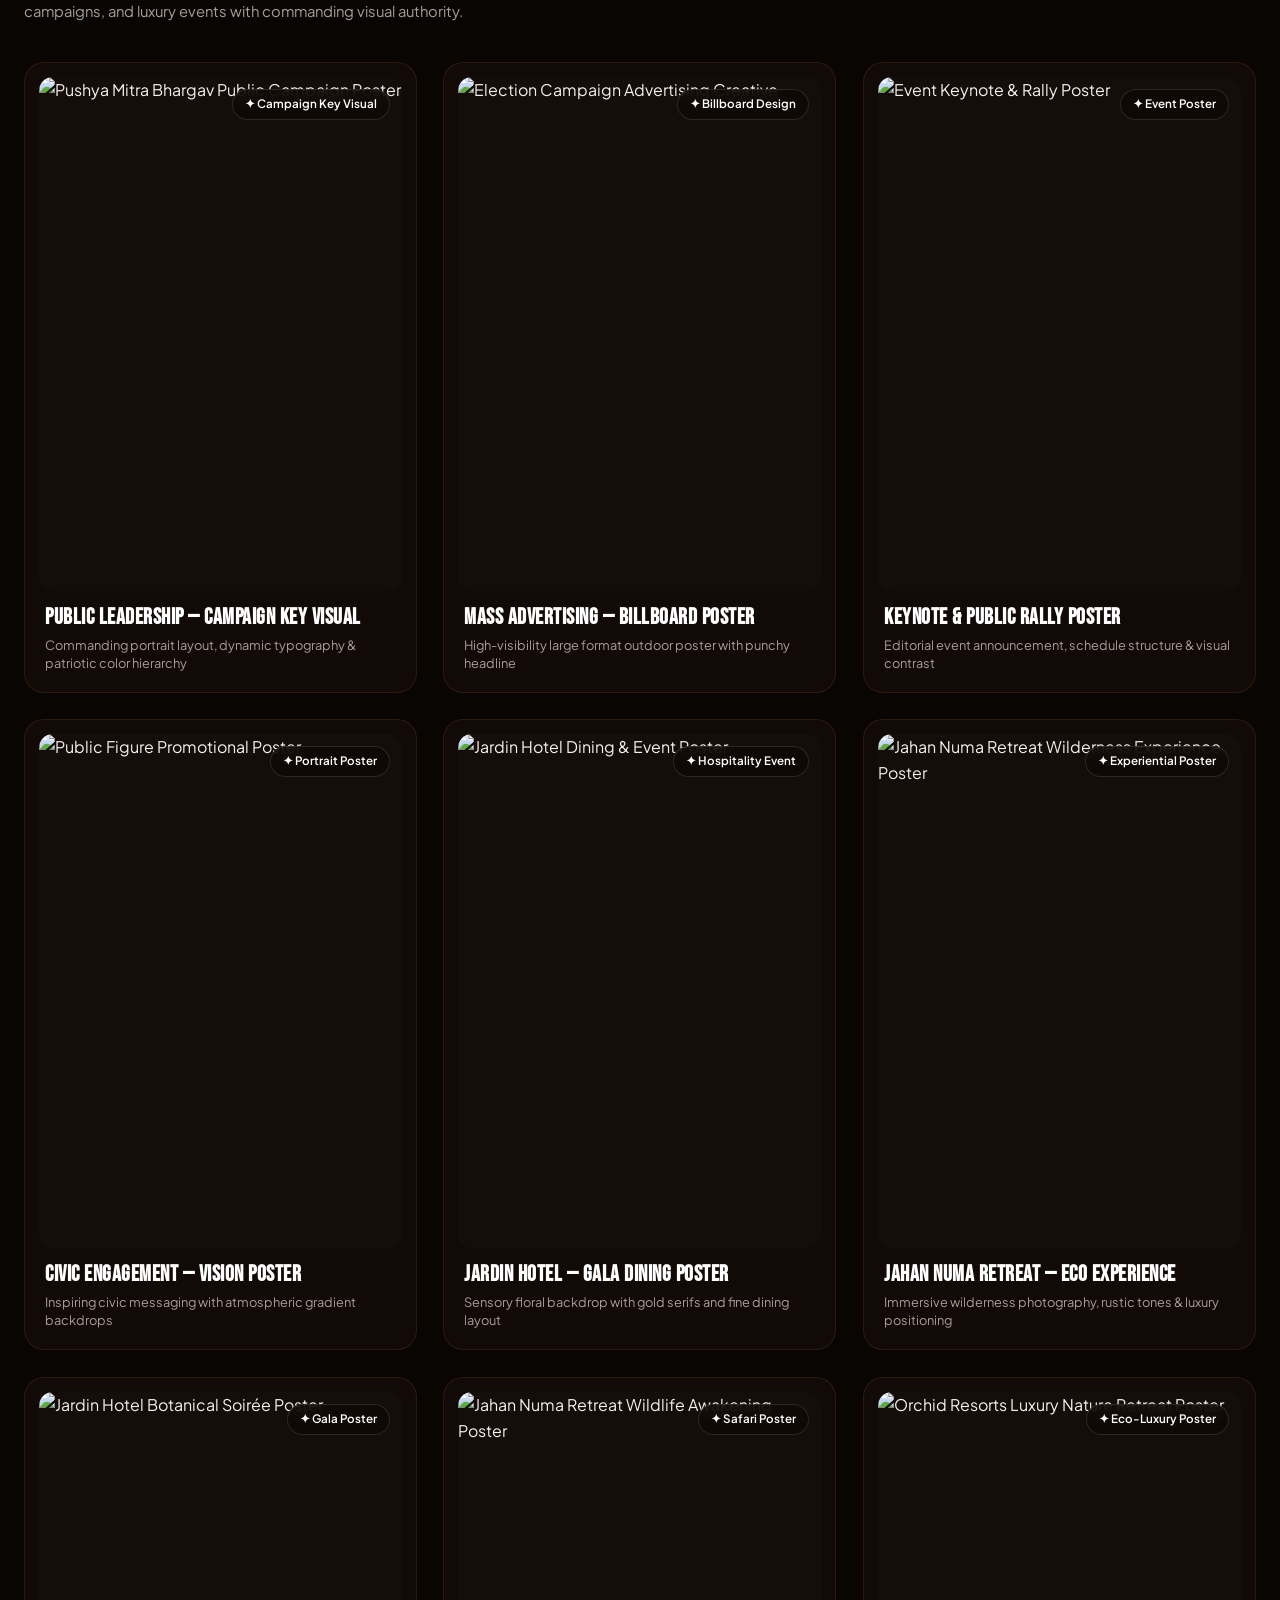
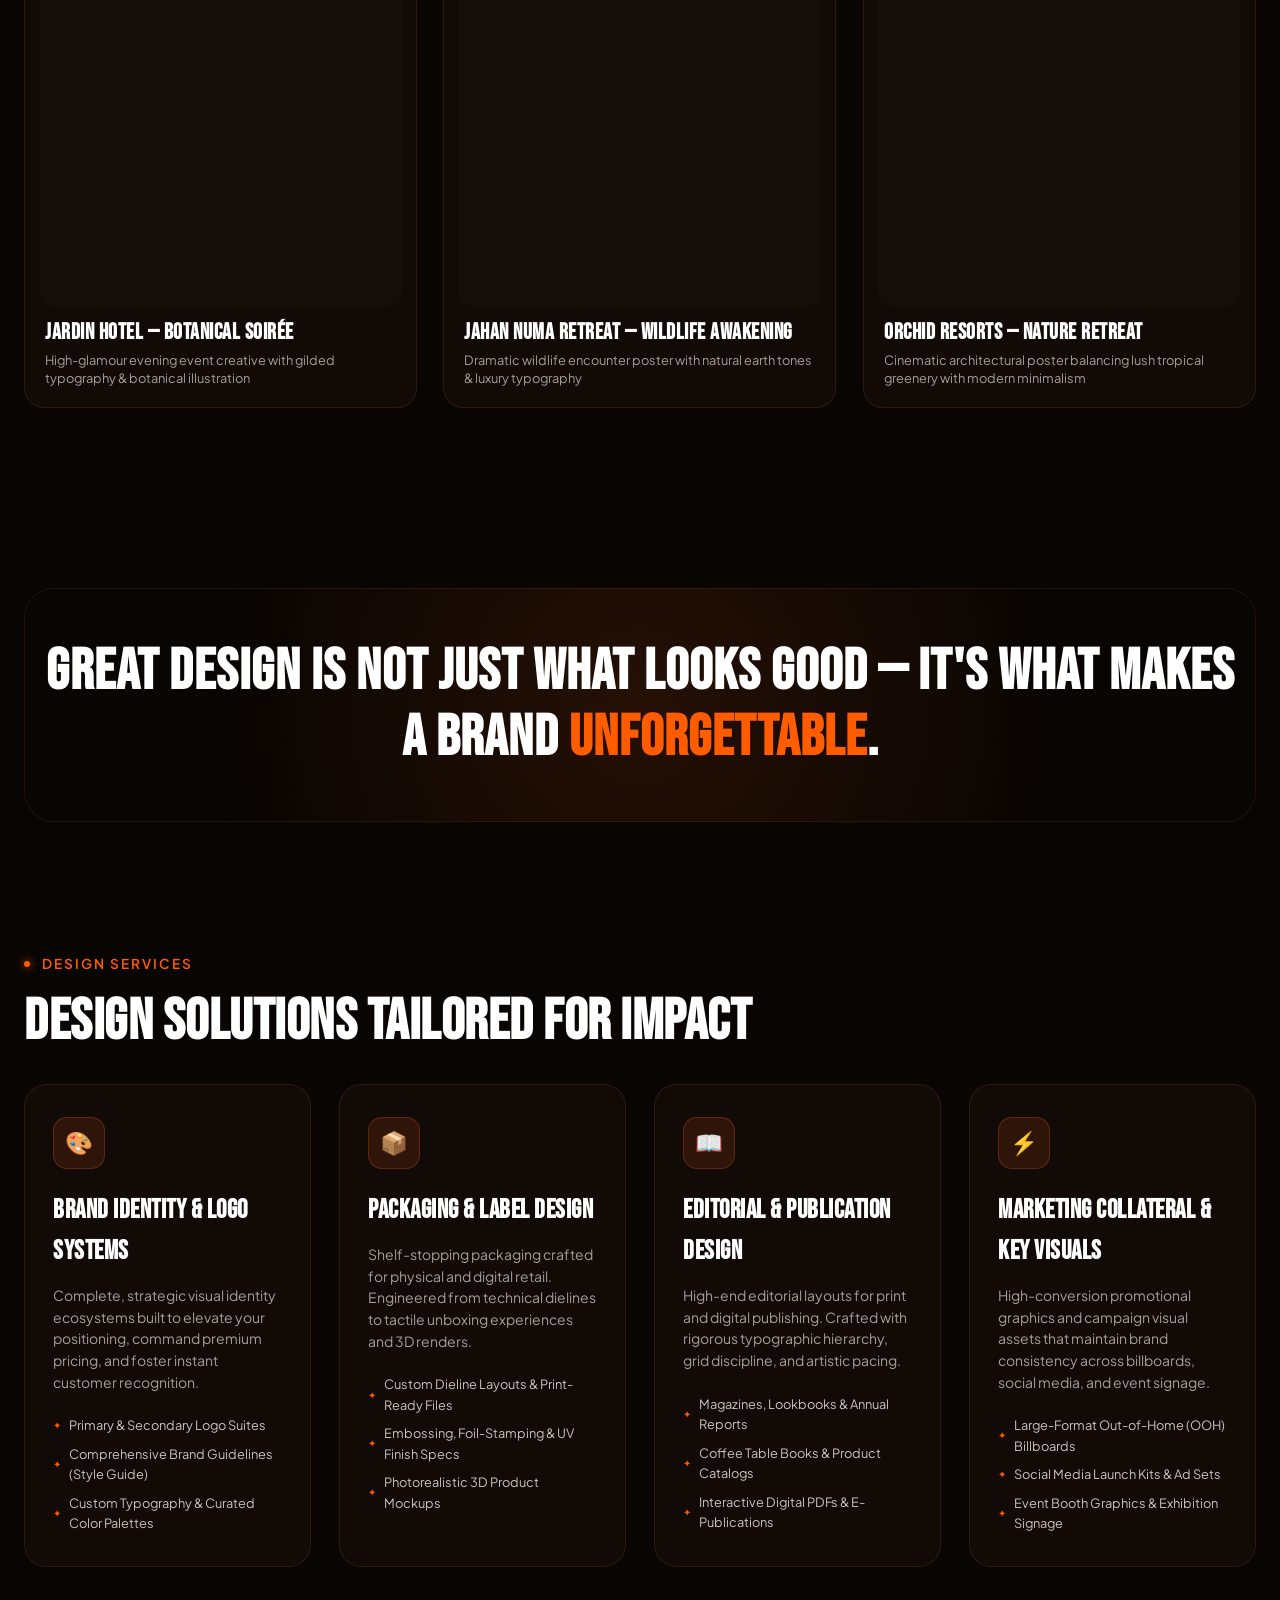
==== commit 7000b46f: "Update logo image paths in index.html" ====
--- a/index.html
+++ b/index.html
@@ -212,35 +212,35 @@
         <div class="marquee-content logo-marquee-content" aria-hidden="true">
           <div class="marquee-logo-item"><img src="logo_kotak.png" alt="Kotak Neo" class="marquee-logo-img"></div>
           <div class="marquee-logo-separator">✦</div>
-          <div class="marquee-logo-item"><img src="assets/marquee_logos/logo_sheraton.png" alt="Sheraton" class="marquee-logo-img"></div>
-          <div class="marquee-logo-separator">✦</div>
-          <div class="marquee-logo-item"><img src="assets/marquee_logos/logo_sahil.png" alt="Sahil" class="marquee-logo-img"></div>
-          <div class="marquee-logo-separator">✦</div>
-          <div class="marquee-logo-item"><img src="assets/marquee_logos/logo_thefern.png" alt="The Fern Hotels" class="marquee-logo-img"></div>
-          <div class="marquee-logo-separator">✦</div>
-          <div class="marquee-logo-item"><img src="assets/marquee_logos/logo_sarvmangala.png" alt="Sarvmangala Avenue" class="marquee-logo-img logo-compact"></div>
-          <div class="marquee-logo-separator">✦</div>
-          <div class="marquee-logo-item"><img src="assets/marquee_logos/logo_enrise.png" alt="Enrise Hotels" class="marquee-logo-img logo-compact"></div>
+          <div class="marquee-logo-item"><img src="logo_sheraton.png" alt="Sheraton" class="marquee-logo-img"></div>
+          <div class="marquee-logo-separator">✦</div>
+          <div class="marquee-logo-item"><img src="logo_sahil.png" alt="Sahil" class="marquee-logo-img"></div>
+          <div class="marquee-logo-separator">✦</div>
+          <div class="marquee-logo-item"><img src="logo_thefern.png" alt="The Fern Hotels" class="marquee-logo-img"></div>
+          <div class="marquee-logo-separator">✦</div>
+          <div class="marquee-logo-item"><img src="logo_sarvmangala.png" alt="Sarvmangala Avenue" class="marquee-logo-img logo-compact"></div>
+          <div class="marquee-logo-separator">✦</div>
+          <div class="marquee-logo-item"><img src="logo_enrise.png" alt="Enrise Hotels" class="marquee-logo-img logo-compact"></div>
           <div class="marquee-logo-separator">✦</div>
           <div class="marquee-logo-item"><img src="assets/marquee_logos/logo_ss_infinitus.png" alt="SS Infinitus" class="marquee-logo-img"></div>
           <div class="marquee-logo-separator">✦</div>
-          <div class="marquee-logo-item"><img src="assets/marquee_logos/logo_jardin.png" alt="Jardin Hotel" class="marquee-logo-img"></div>
-          <div class="marquee-logo-separator">✦</div>
-          <div class="marquee-logo-item"><img src="assets/marquee_logos/logo_orchid.png" alt="Orchid Enclave" class="marquee-logo-img"></div>
-          <div class="marquee-logo-separator">✦</div>
-          <div class="marquee-logo-item"><img src="assets/marquee_logos/logo_sayaji.png" alt="Sayaji" class="marquee-logo-img logo-compact"></div>
-          <div class="marquee-logo-separator">✦</div>
-          <div class="marquee-logo-item"><img src="assets/marquee_logos/logo_crescent.png" alt="Crescent" class="marquee-logo-img"></div>
-          <div class="marquee-logo-separator">✦</div>
-          <div class="marquee-logo-item"><img src="assets/marquee_logos/logo_egniter.png" alt="Egniter" class="marquee-logo-img"></div>
-          <div class="marquee-logo-separator">✦</div>
-          <div class="marquee-logo-item"><img src="assets/marquee_logos/logo_jnrt.png" alt="Jehan Numa Retreat" class="marquee-logo-img"></div>
-          <div class="marquee-logo-separator">✦</div>
-          <div class="marquee-logo-item"><img src="assets/marquee_logos/logo_kalyan.png" alt="Kalyan" class="marquee-logo-img"></div>
-          <div class="marquee-logo-separator">✦</div>
-          <div class="marquee-logo-item"><img src="assets/marquee_logos/logo_capers.png" alt="Capers" class="marquee-logo-img"></div>
-          <div class="marquee-logo-separator">✦</div>
-          <div class="marquee-logo-item"><img src="assets/marquee_logos/logo_d2r.png" alt="D2R" class="marquee-logo-img"></div>
+          <div class="marquee-logo-item"><img src="logo_jardin.png" alt="Jardin Hotel" class="marquee-logo-img"></div>
+          <div class="marquee-logo-separator">✦</div>
+          <div class="marquee-logo-item"><img src="logo_orchid.png" alt="Orchid Enclave" class="marquee-logo-img"></div>
+          <div class="marquee-logo-separator">✦</div>
+          <div class="marquee-logo-item"><img src="logo_sayaji.png" alt="Sayaji" class="marquee-logo-img logo-compact"></div>
+          <div class="marquee-logo-separator">✦</div>
+          <div class="marquee-logo-item"><img src="logo_crescent.png" alt="Crescent" class="marquee-logo-img"></div>
+          <div class="marquee-logo-separator">✦</div>
+          <div class="marquee-logo-item"><img src="logo_egniter.png" alt="Egniter" class="marquee-logo-img"></div>
+          <div class="marquee-logo-separator">✦</div>
+          <div class="marquee-logo-item"><img src="logo_jnrt.png" alt="Jehan Numa Retreat" class="marquee-logo-img"></div>
+          <div class="marquee-logo-separator">✦</div>
+          <div class="marquee-logo-item"><img src="logo_kalyan.png" alt="Kalyan" class="marquee-logo-img"></div>
+          <div class="marquee-logo-separator">✦</div>
+          <div class="marquee-logo-item"><img src="logo_capers.png" alt="Capers" class="marquee-logo-img"></div>
+          <div class="marquee-logo-separator">✦</div>
+          <div class="marquee-logo-item"><img src="logo_d2r.png" alt="D2R" class="marquee-logo-img"></div>
           <div class="marquee-logo-separator">✦</div>
         </div>
       </div>
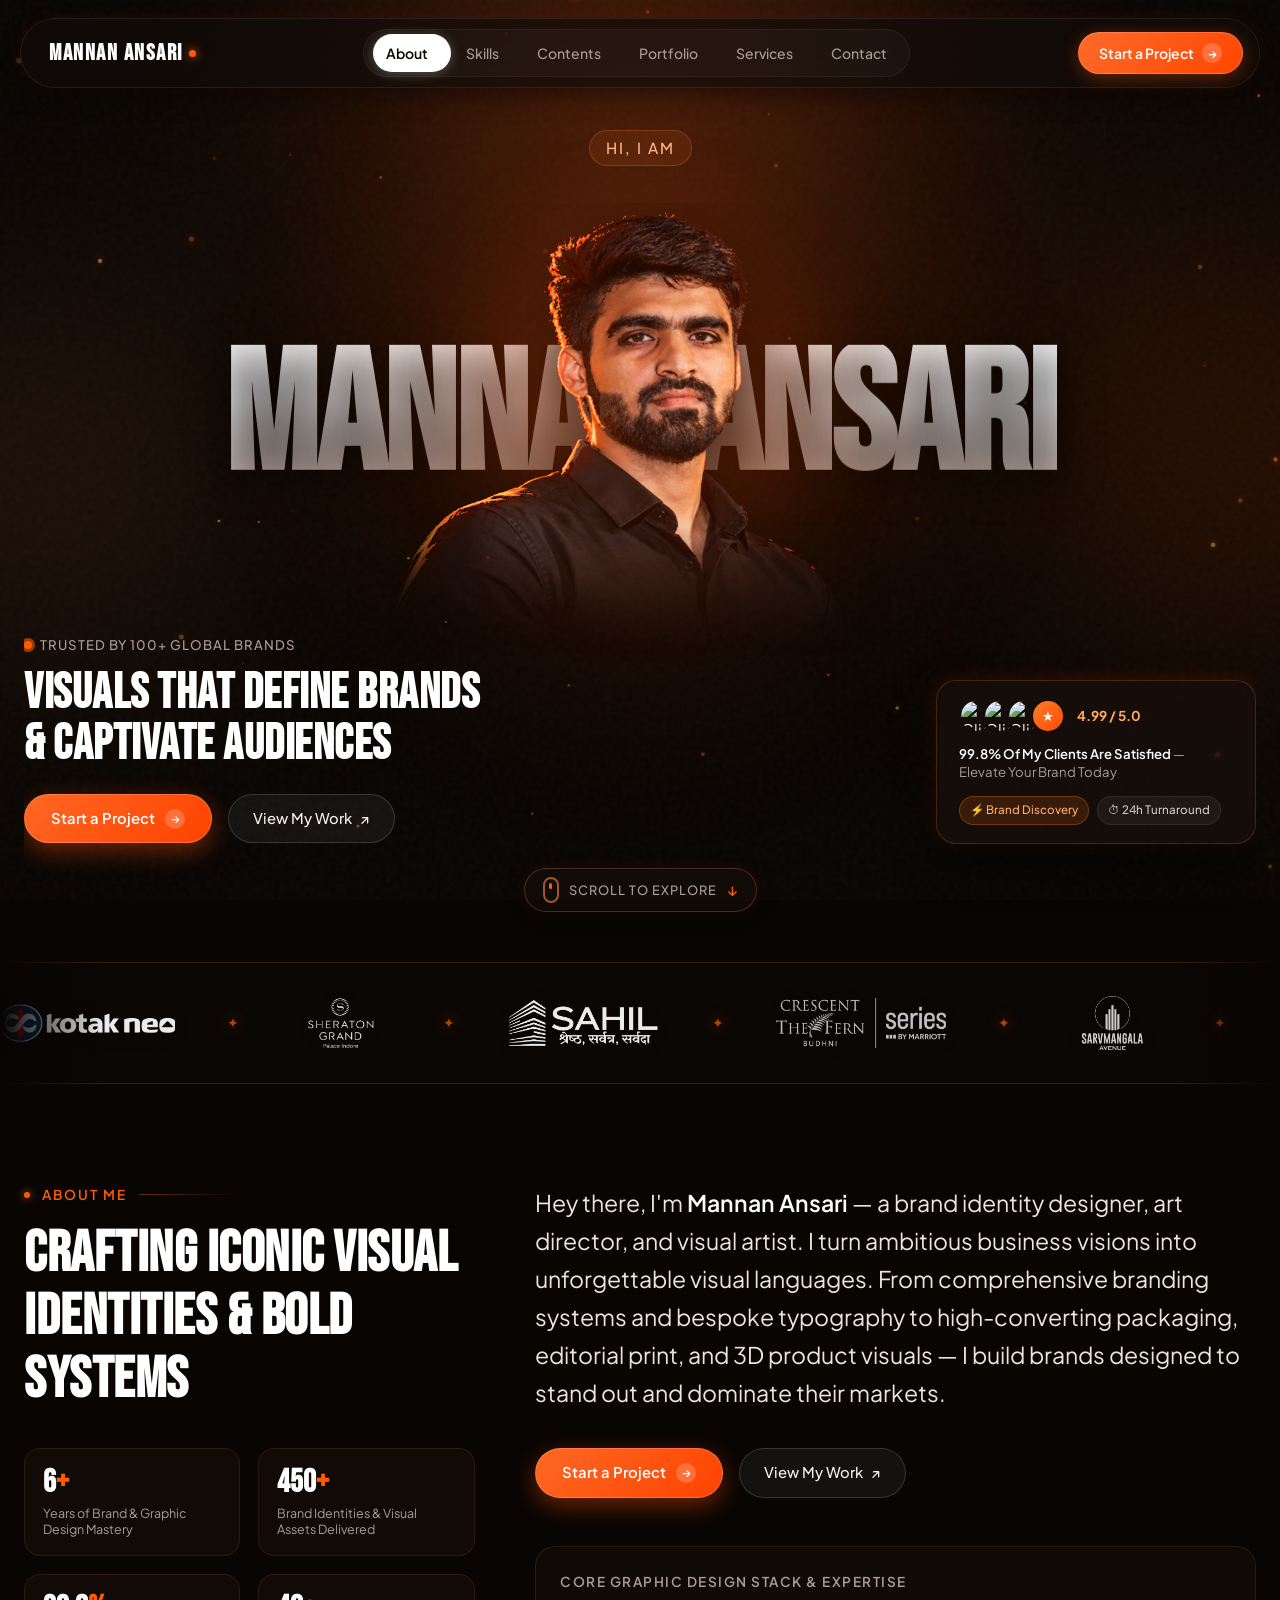
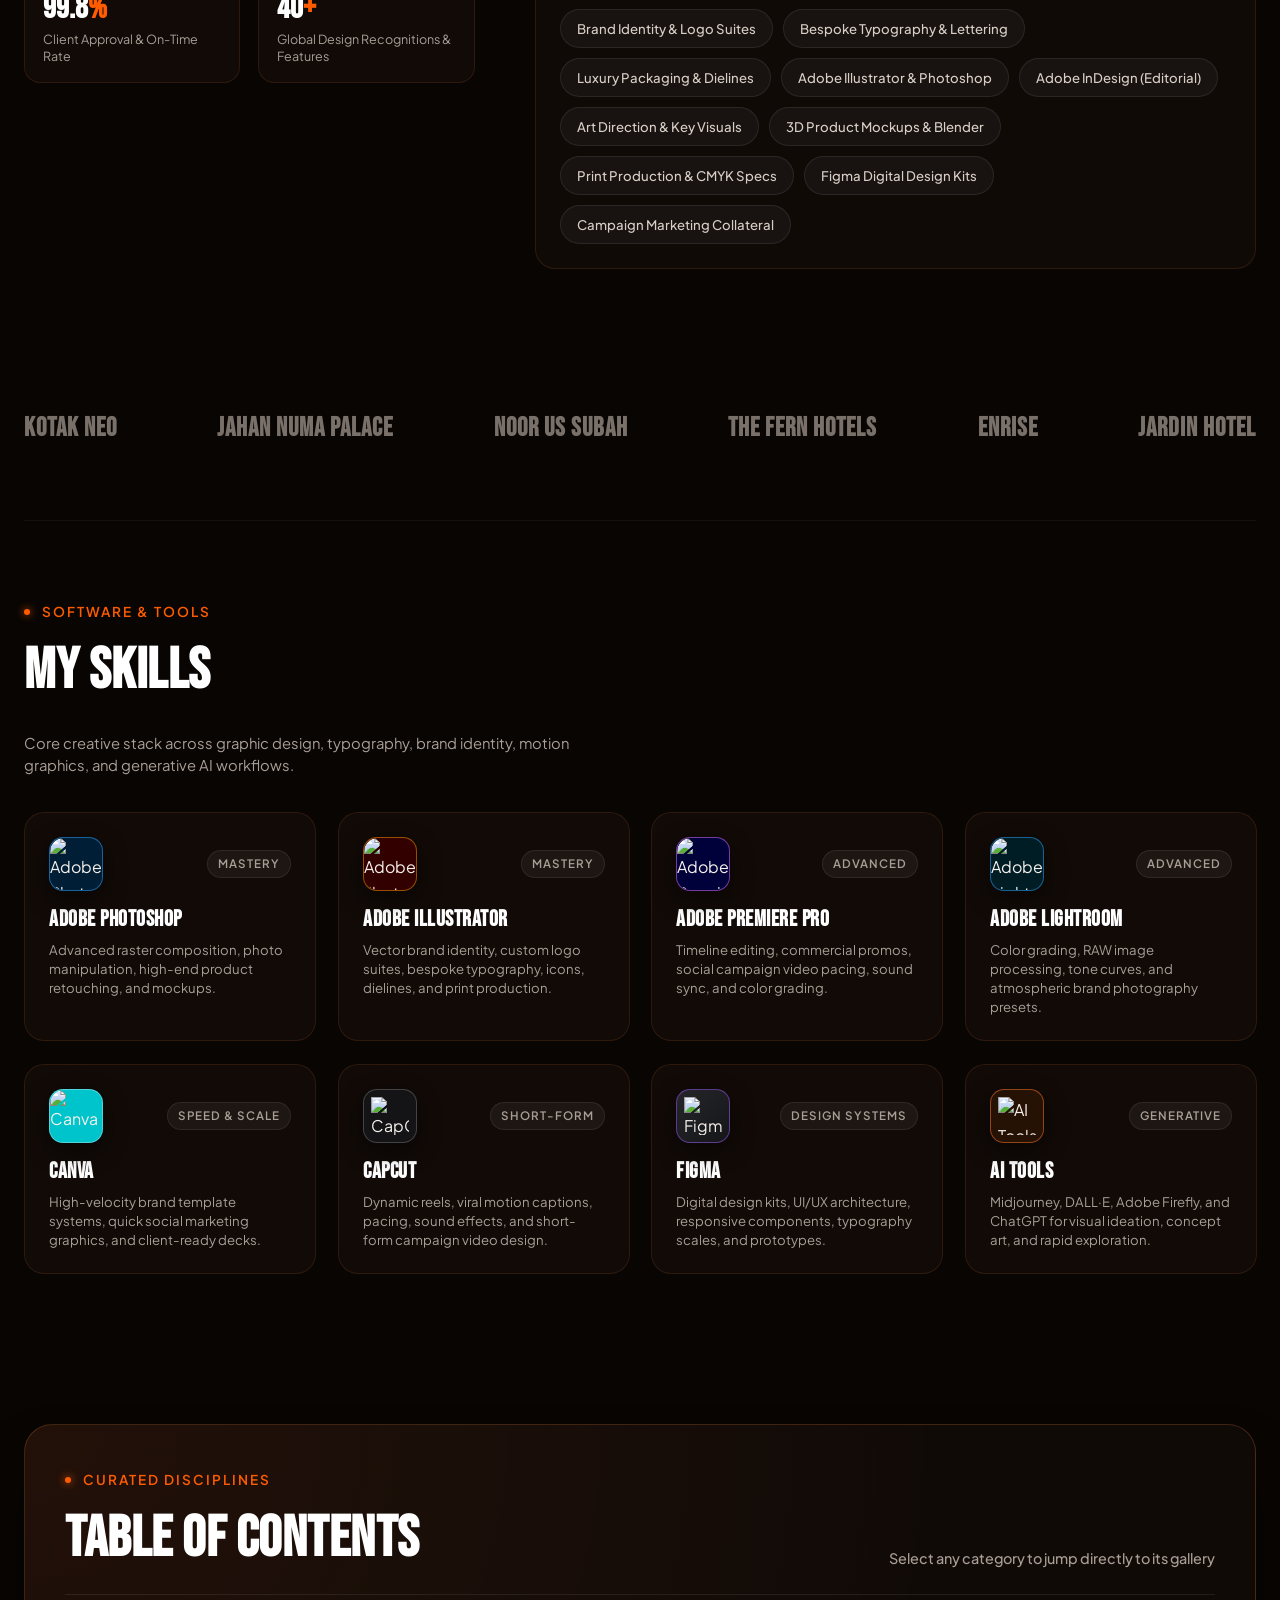
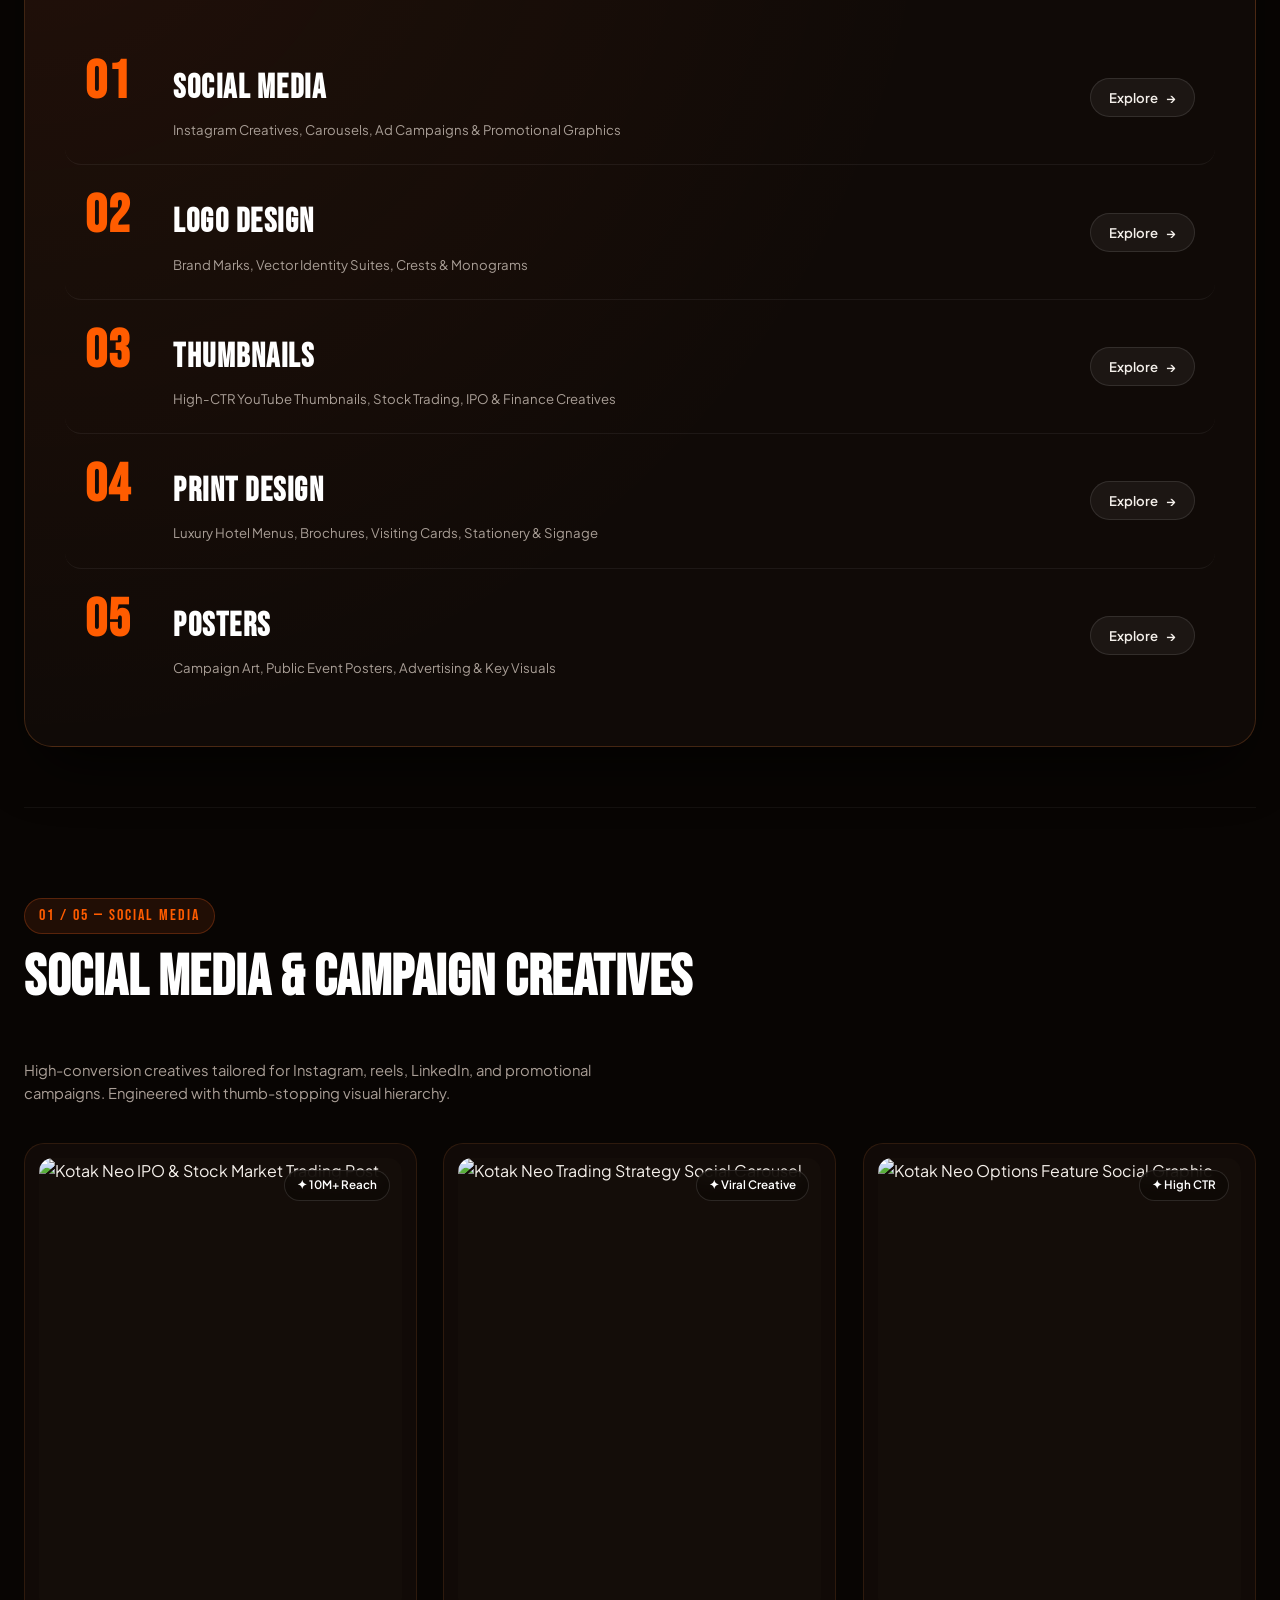
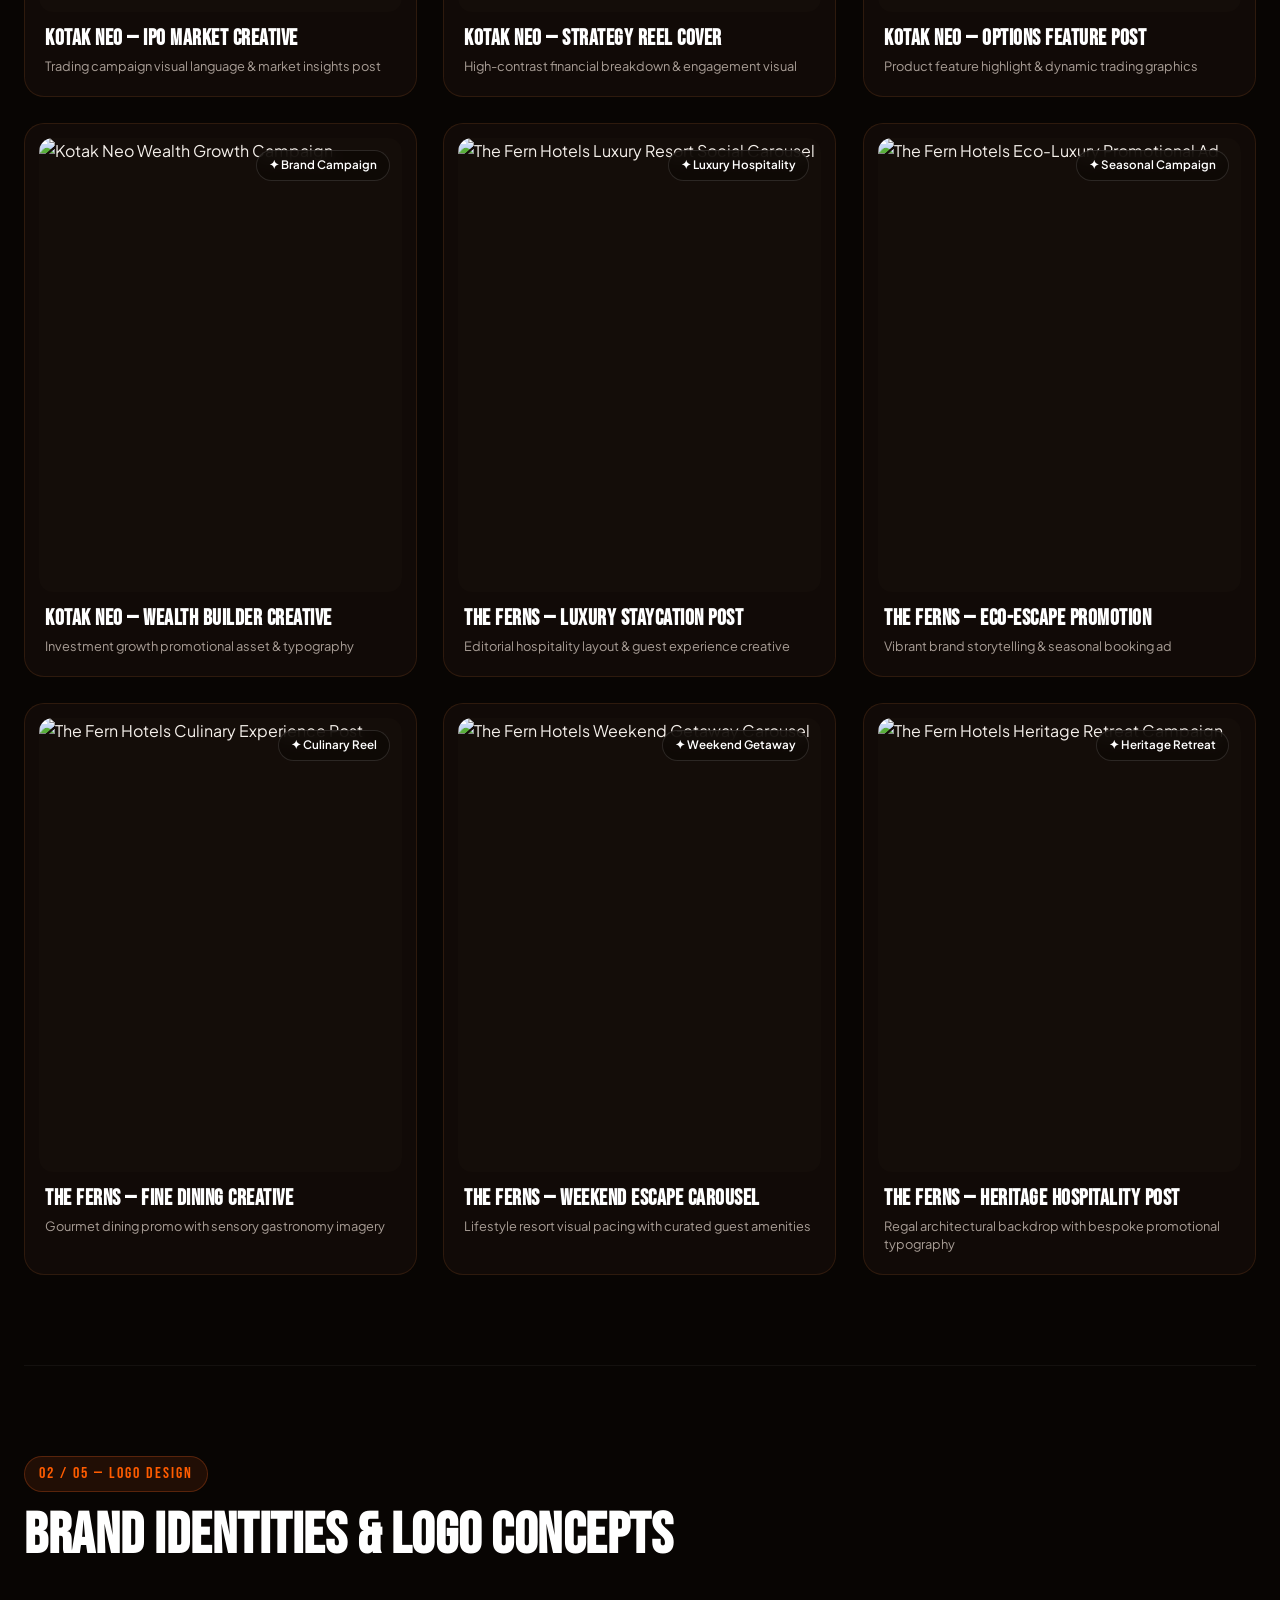
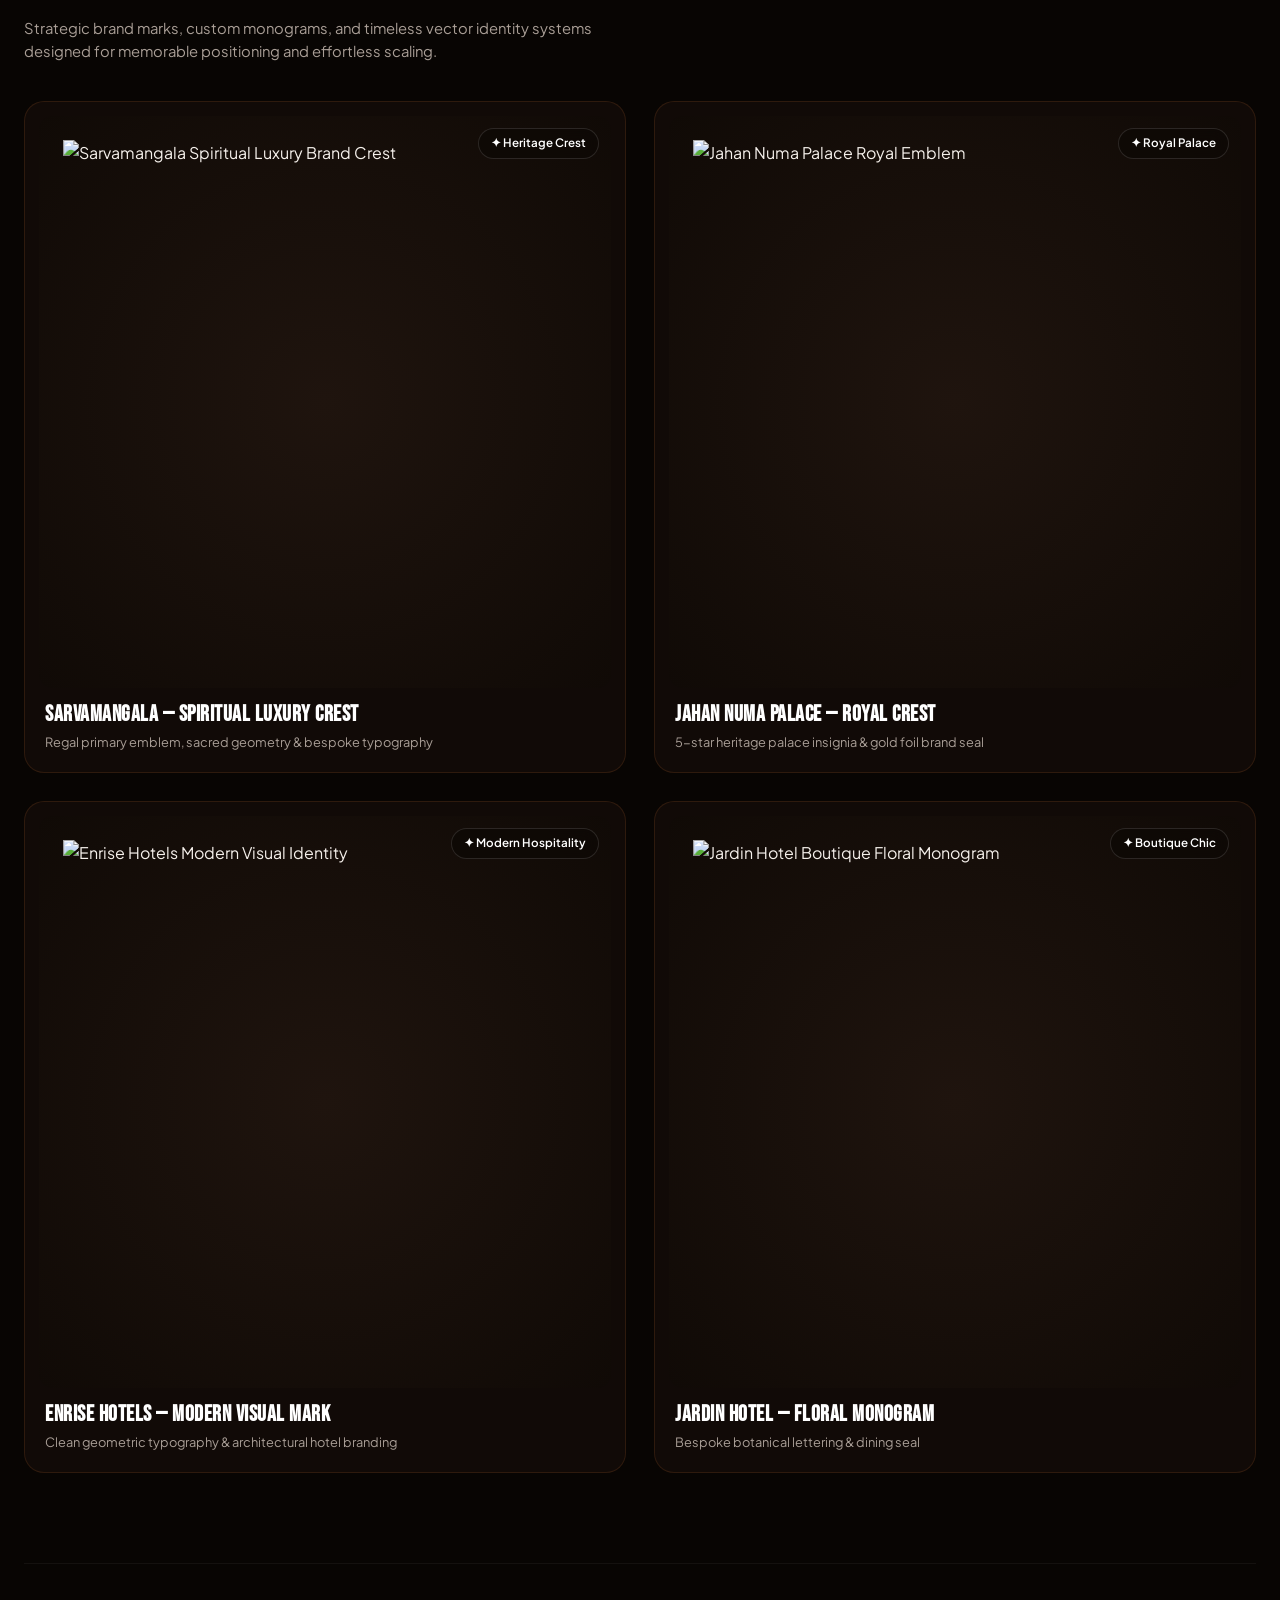
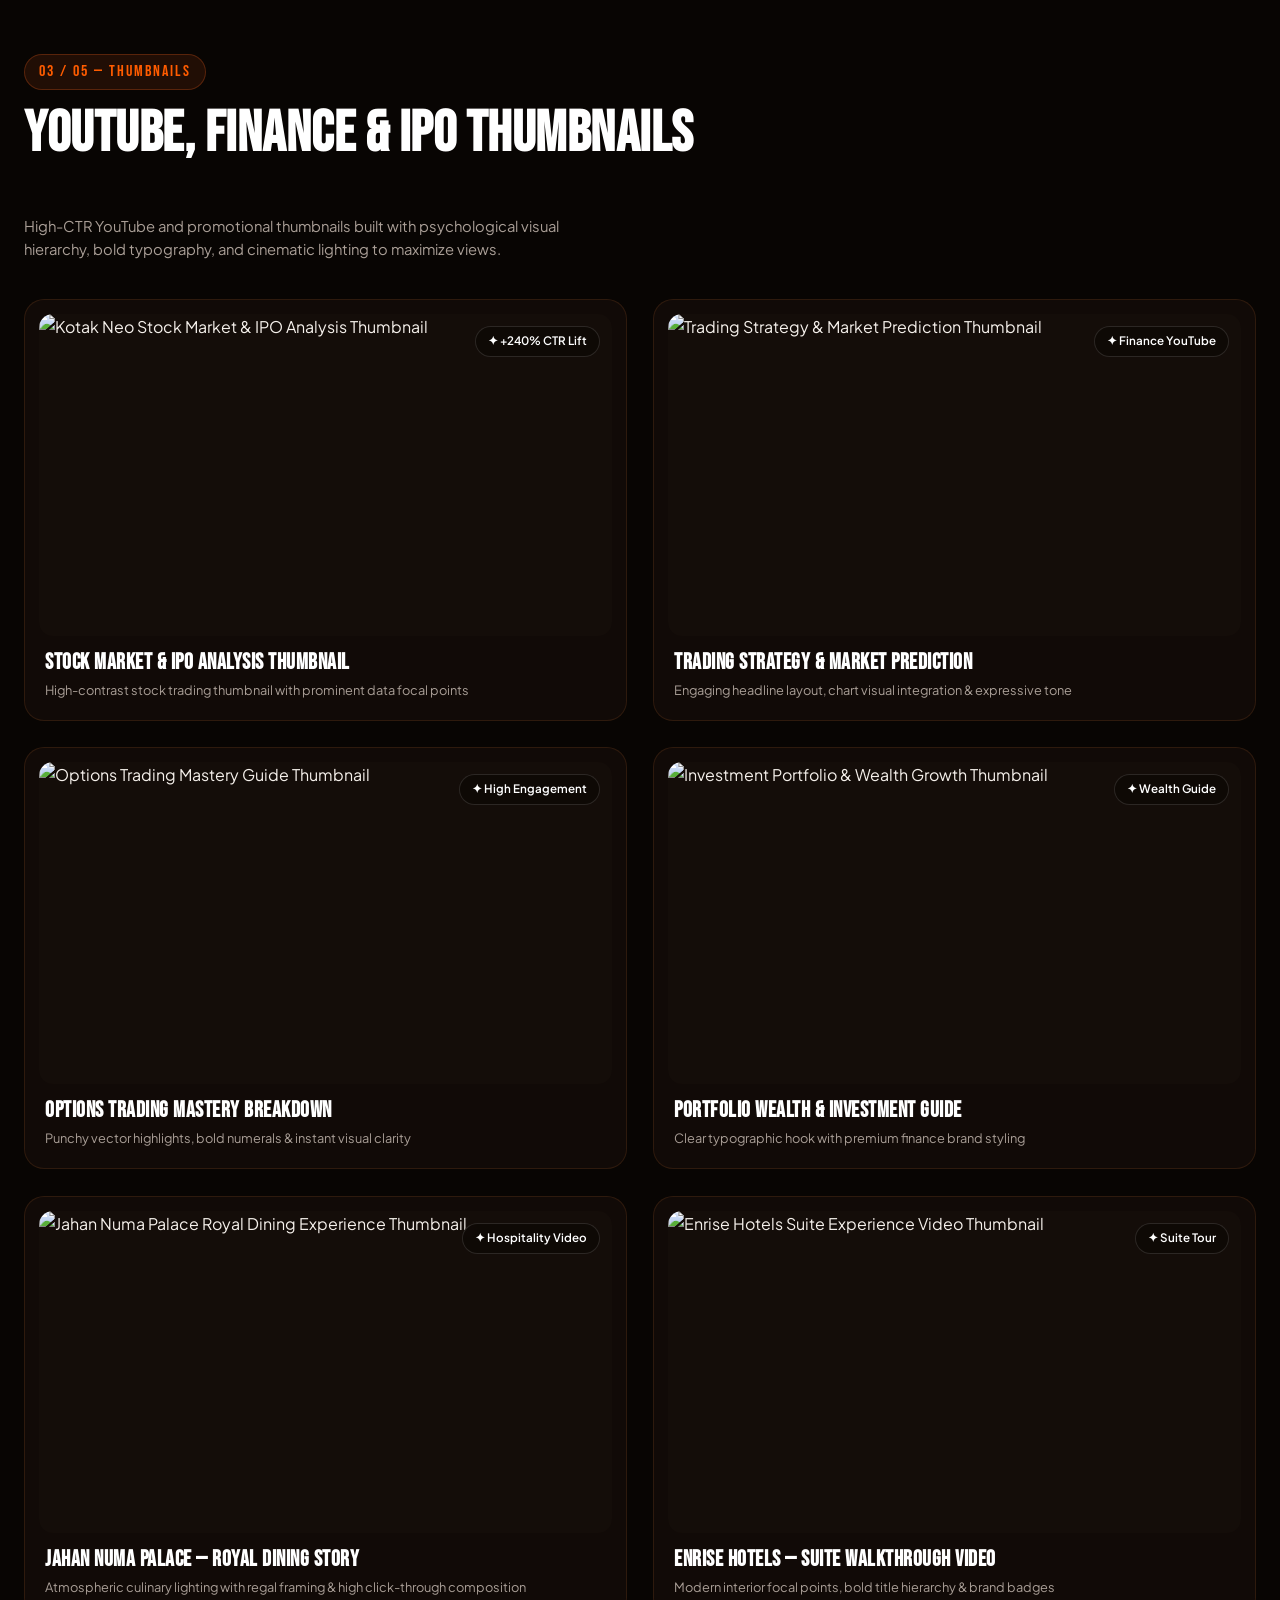
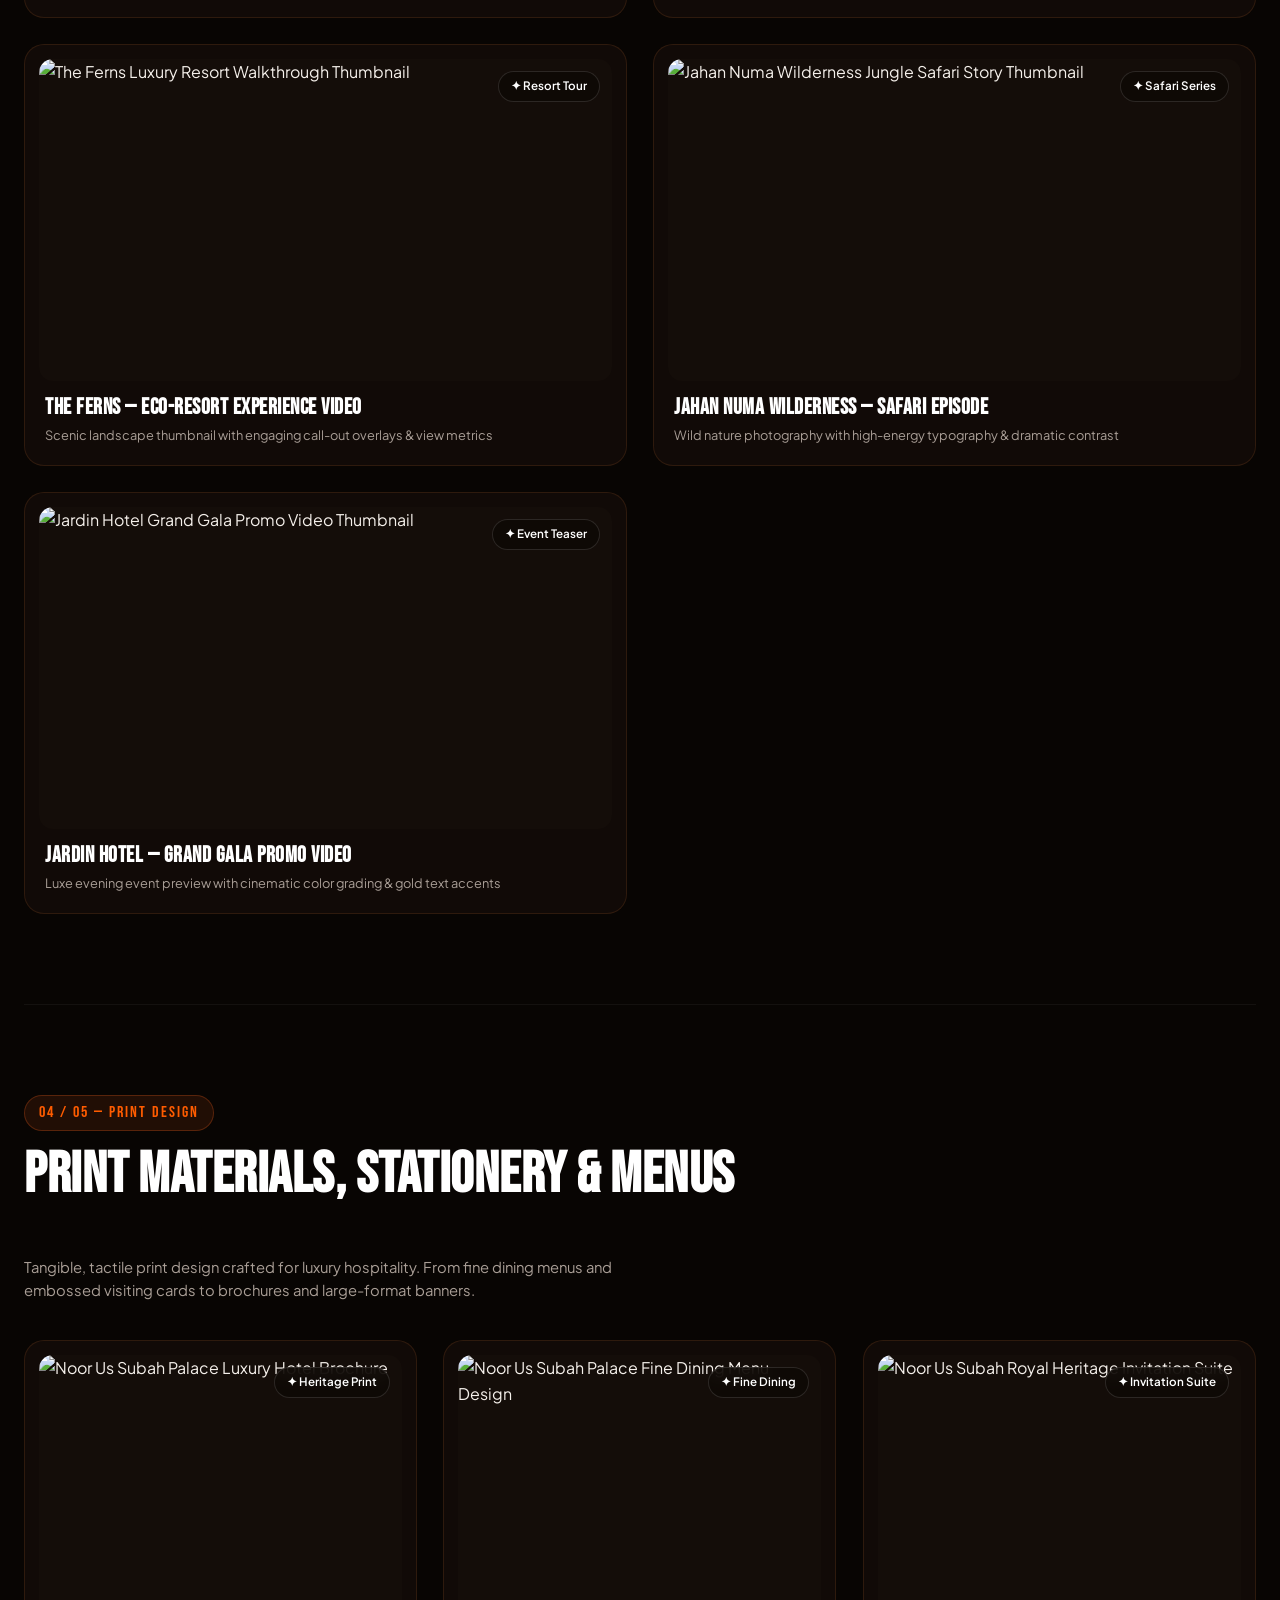
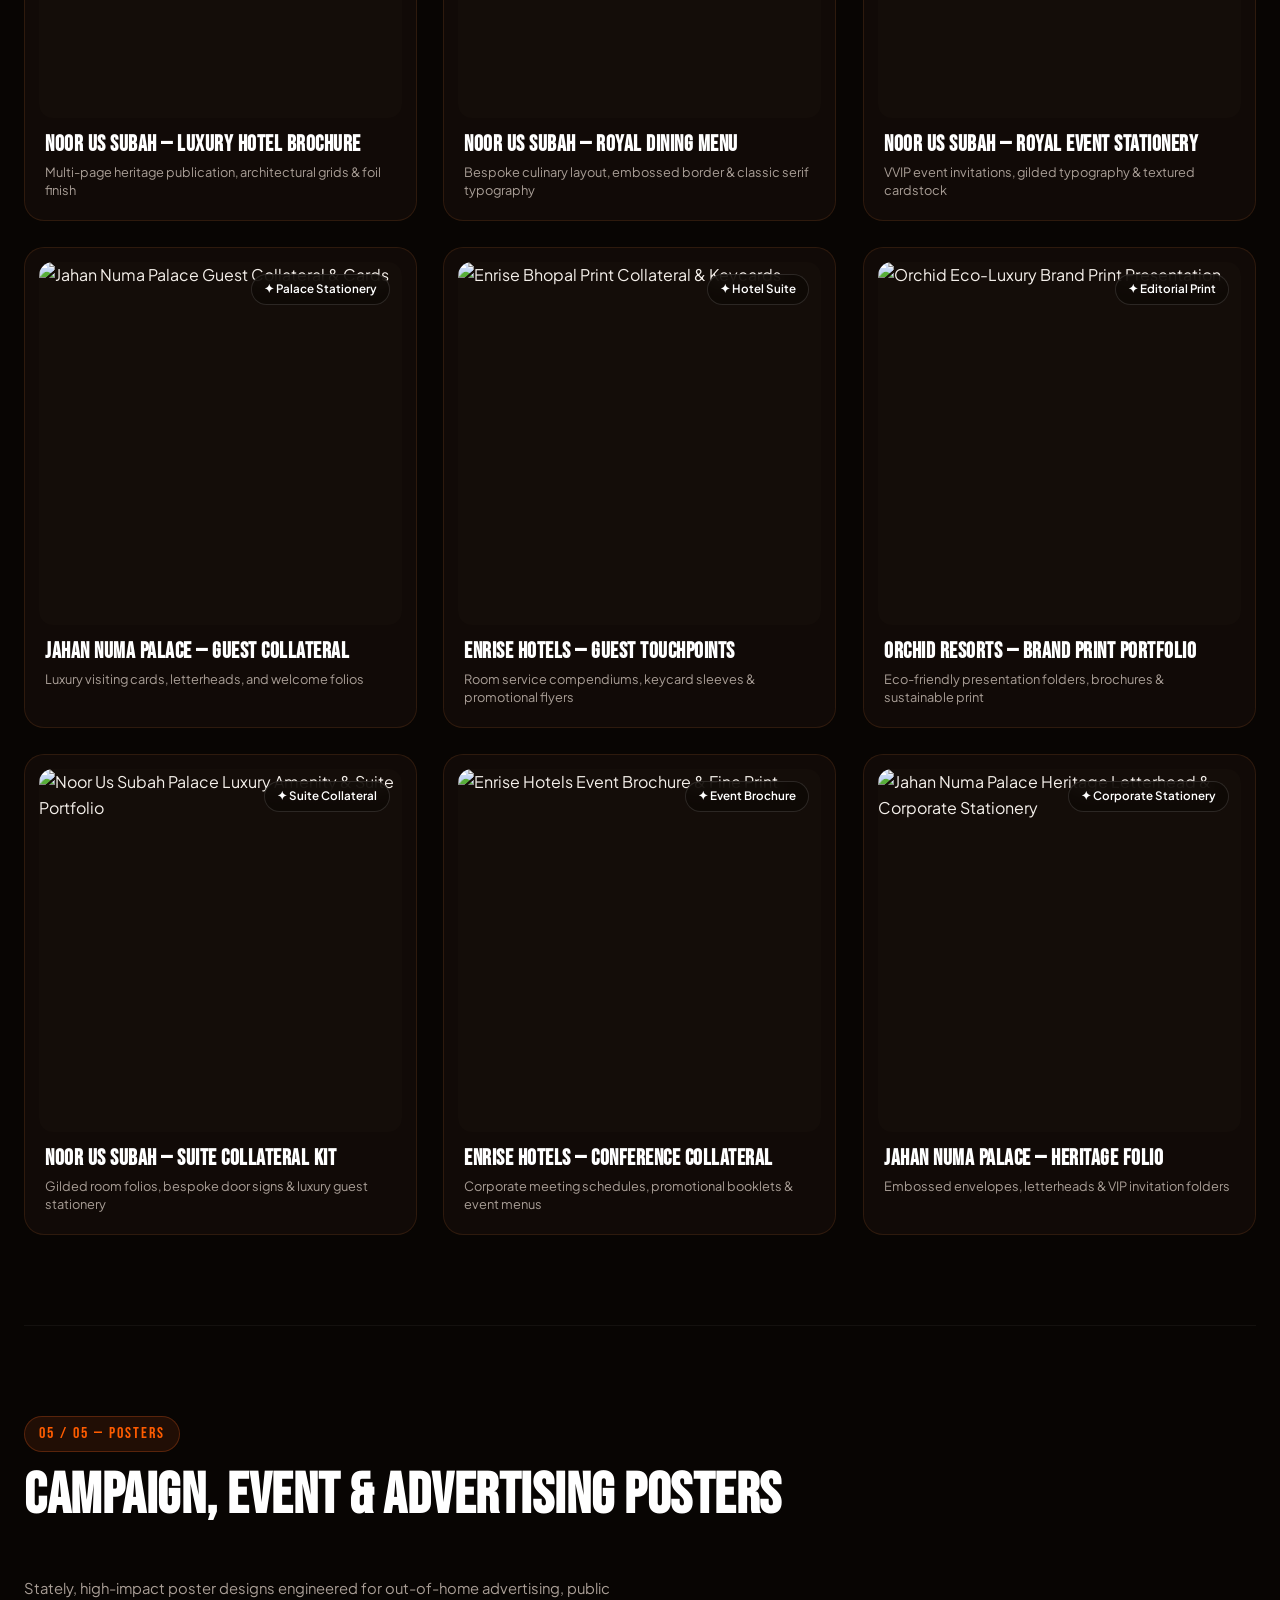
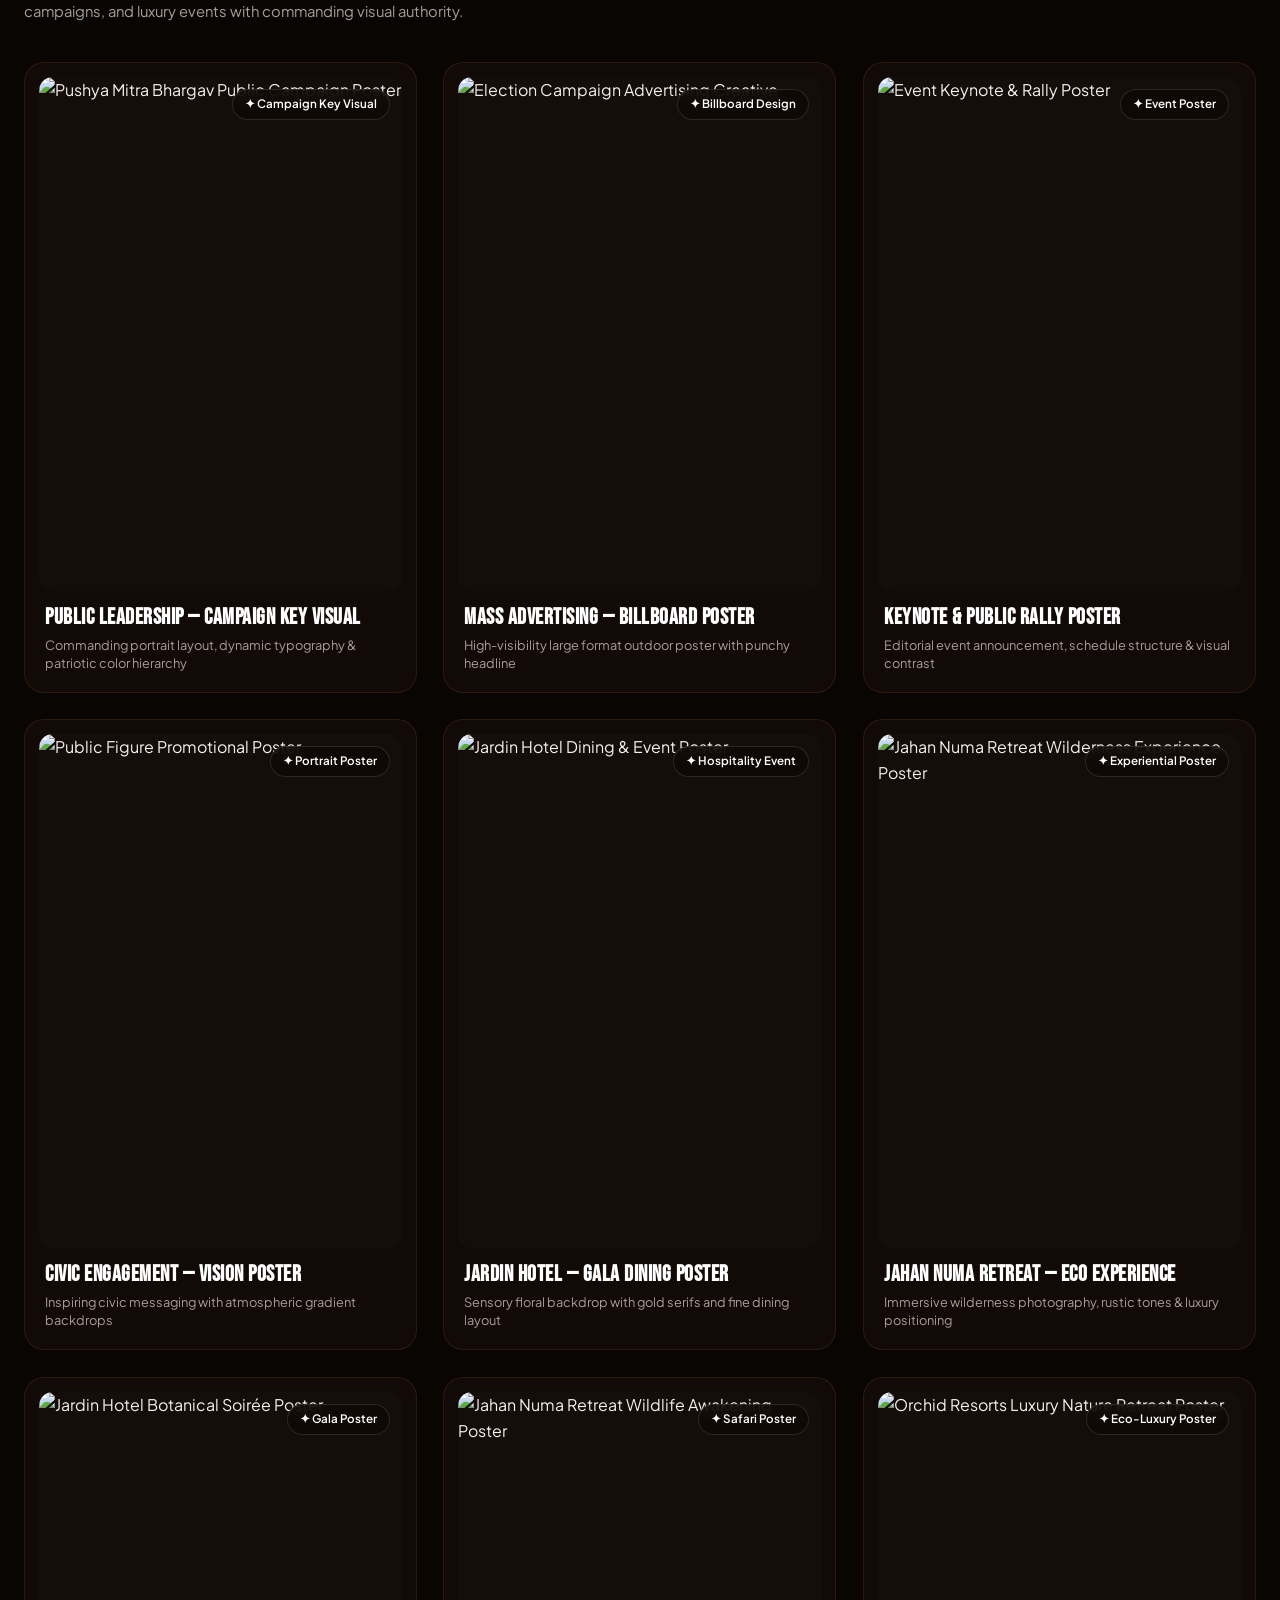
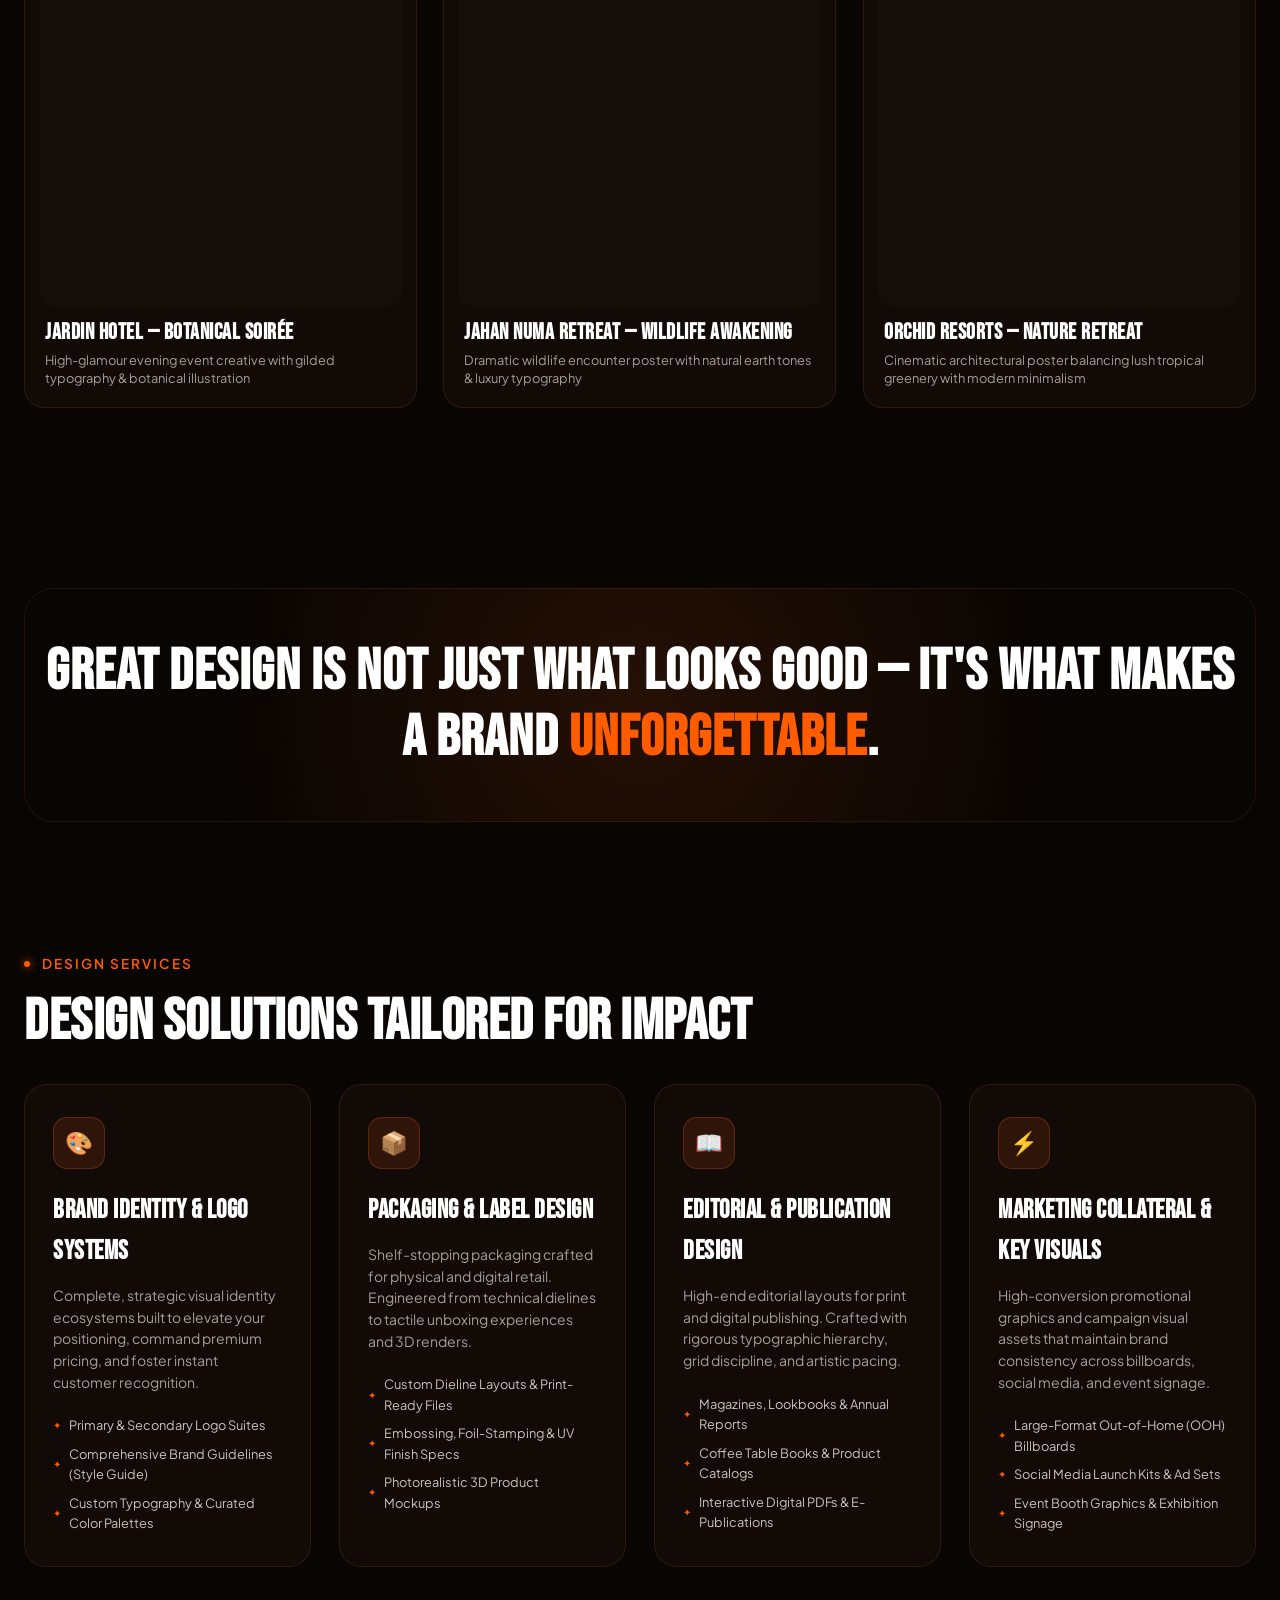
==== commit 582bf4e7: "Update logo image paths in index.html" ====
--- a/index.html
+++ b/index.html
@@ -178,33 +178,33 @@
           <div class="marquee-logo-separator">✦</div>
           <div class="marquee-logo-item"><img src="logo_sheraton.png" alt="Sheraton" class="marquee-logo-img"></div>
           <div class="marquee-logo-separator">✦</div>
-          <div class="marquee-logo-item"><img src="marquee_logos/logo_sahil.png" alt="Sahil" class="marquee-logo-img"></div>
-          <div class="marquee-logo-separator">✦</div>
-          <div class="marquee-logo-item"><img src="marquee_logos/logo_thefern.png" alt="The Fern Hotels" class="marquee-logo-img"></div>
-          <div class="marquee-logo-separator">✦</div>
-          <div class="marquee-logo-item"><img src="marquee_logos/logo_sarvmangala.png" alt="Sarvmangala Avenue" class="marquee-logo-img logo-compact"></div>
-          <div class="marquee-logo-separator">✦</div>
-          <div class="marquee-logo-item"><img src="marquee_logos/logo_enrise.png" alt="Enrise Hotels" class="marquee-logo-img logo-compact"></div>
-          <div class="marquee-logo-separator">✦</div>
-          <div class="marquee-logo-item"><img src="marquee_logos/logo_ss_infinitus.png" alt="SS Infinitus" class="marquee-logo-img"></div>
-          <div class="marquee-logo-separator">✦</div>
-          <div class="marquee-logo-item"><img src="marquee_logos/logo_jardin.png" alt="Jardin Hotel" class="marquee-logo-img"></div>
-          <div class="marquee-logo-separator">✦</div>
-          <div class="marquee-logo-item"><img src="marquee_logos/logo_orchid.png" alt="Orchid Enclave" class="marquee-logo-img"></div>
-          <div class="marquee-logo-separator">✦</div>
-          <div class="marquee-logo-item"><img src="marquee_logos/logo_sayaji.png" alt="Sayaji" class="marquee-logo-img logo-compact"></div>
-          <div class="marquee-logo-separator">✦</div>
-          <div class="marquee-logo-item"><img src="marquee_logos/logo_crescent.png" alt="Crescent" class="marquee-logo-img"></div>
-          <div class="marquee-logo-separator">✦</div>
-          <div class="marquee-logo-item"><img src="assets/marquee_logos/logo_egniter.png" alt="Egniter" class="marquee-logo-img"></div>
-          <div class="marquee-logo-separator">✦</div>
-          <div class="marquee-logo-item"><img src="marquee_logos/logo_jnrt.png" alt="Jehan Numa Retreat" class="marquee-logo-img"></div>
-          <div class="marquee-logo-separator">✦</div>
-          <div class="marquee-logo-item"><img src="marquee_logos/logo_kalyan.png" alt="Kalyan" class="marquee-logo-img"></div>
-          <div class="marquee-logo-separator">✦</div>
-          <div class="marquee-logo-item"><img src="marquee_logos/logo_capers.png" alt="Capers" class="marquee-logo-img"></div>
-          <div class="marquee-logo-separator">✦</div>
-          <div class="marquee-logo-item"><img src="marquee_logos/logo_d2r.png" alt="D2R" class="marquee-logo-img"></div>
+          <div class="marquee-logo-item"><img src="logo_sahil.png" alt="Sahil" class="marquee-logo-img"></div>
+          <div class="marquee-logo-separator">✦</div>
+          <div class="marquee-logo-item"><img src="logo_thefern.png" alt="The Fern Hotels" class="marquee-logo-img"></div>
+          <div class="marquee-logo-separator">✦</div>
+          <div class="marquee-logo-item"><img src="logo_sarvmangala.png" alt="Sarvmangala Avenue" class="marquee-logo-img logo-compact"></div>
+          <div class="marquee-logo-separator">✦</div>
+          <div class="marquee-logo-item"><img src="logo_enrise.png" alt="Enrise Hotels" class="marquee-logo-img logo-compact"></div>
+          <div class="marquee-logo-separator">✦</div>
+          <div class="marquee-logo-item"><img src="logo_ss_infinitus.png" alt="SS Infinitus" class="marquee-logo-img"></div>
+          <div class="marquee-logo-separator">✦</div>
+          <div class="marquee-logo-item"><img src="logo_jardin.png" alt="Jardin Hotel" class="marquee-logo-img"></div>
+          <div class="marquee-logo-separator">✦</div>
+          <div class="marquee-logo-item"><img src="logo_orchid.png" alt="Orchid Enclave" class="marquee-logo-img"></div>
+          <div class="marquee-logo-separator">✦</div>
+          <div class="marquee-logo-item"><img src="logo_sayaji.png" alt="Sayaji" class="marquee-logo-img logo-compact"></div>
+          <div class="marquee-logo-separator">✦</div>
+          <div class="marquee-logo-item"><img src="logo_crescent.png" alt="Crescent" class="marquee-logo-img"></div>
+          <div class="marquee-logo-separator">✦</div>
+          <div class="marquee-logo-item"><img src="logo_egniter.png" alt="Egniter" class="marquee-logo-img"></div>
+          <div class="marquee-logo-separator">✦</div>
+          <div class="marquee-logo-item"><img src="logo_jnrt.png" alt="Jehan Numa Retreat" class="marquee-logo-img"></div>
+          <div class="marquee-logo-separator">✦</div>
+          <div class="marquee-logo-item"><img src="logo_kalyan.png" alt="Kalyan" class="marquee-logo-img"></div>
+          <div class="marquee-logo-separator">✦</div>
+          <div class="marquee-logo-item"><img src="logo_capers.png" alt="Capers" class="marquee-logo-img"></div>
+          <div class="marquee-logo-separator">✦</div>
+          <div class="marquee-logo-item"><img src="logo_d2r.png" alt="D2R" class="marquee-logo-img"></div>
           <div class="marquee-logo-separator">✦</div>
         </div>
 
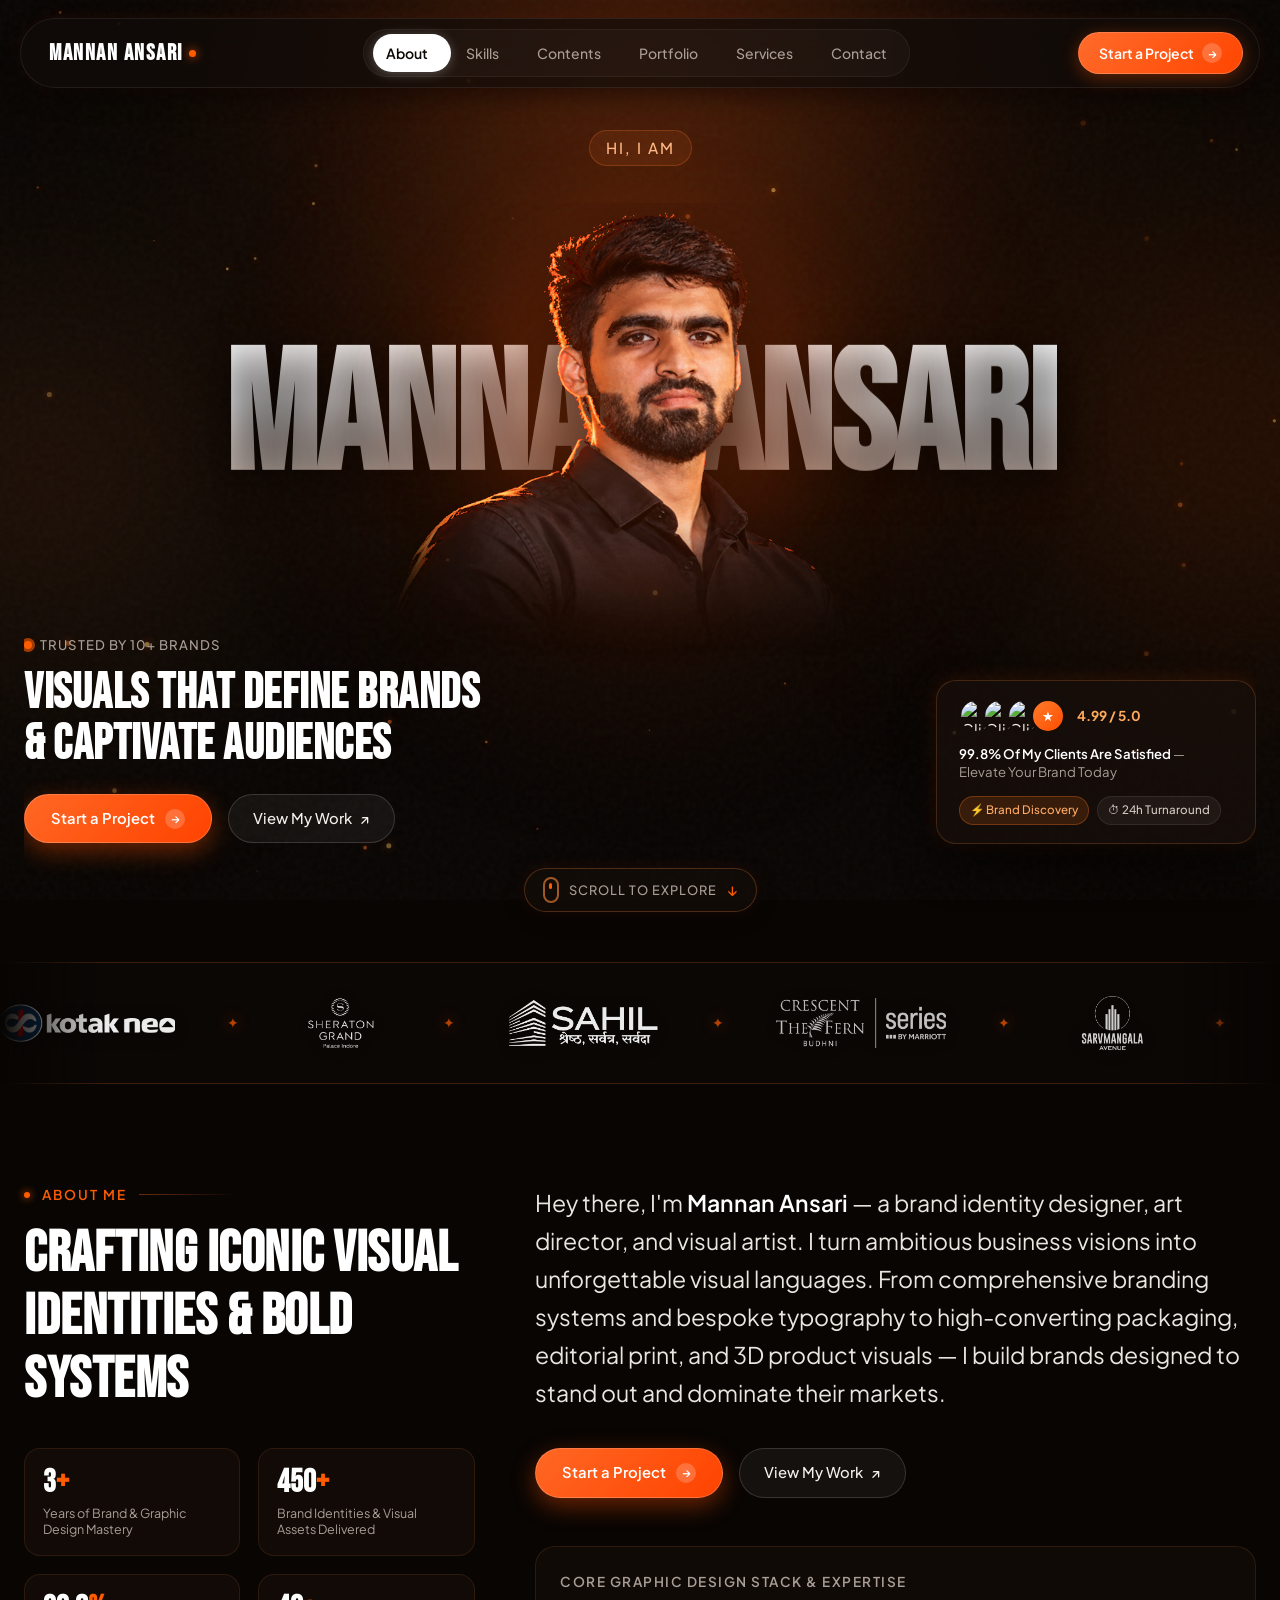
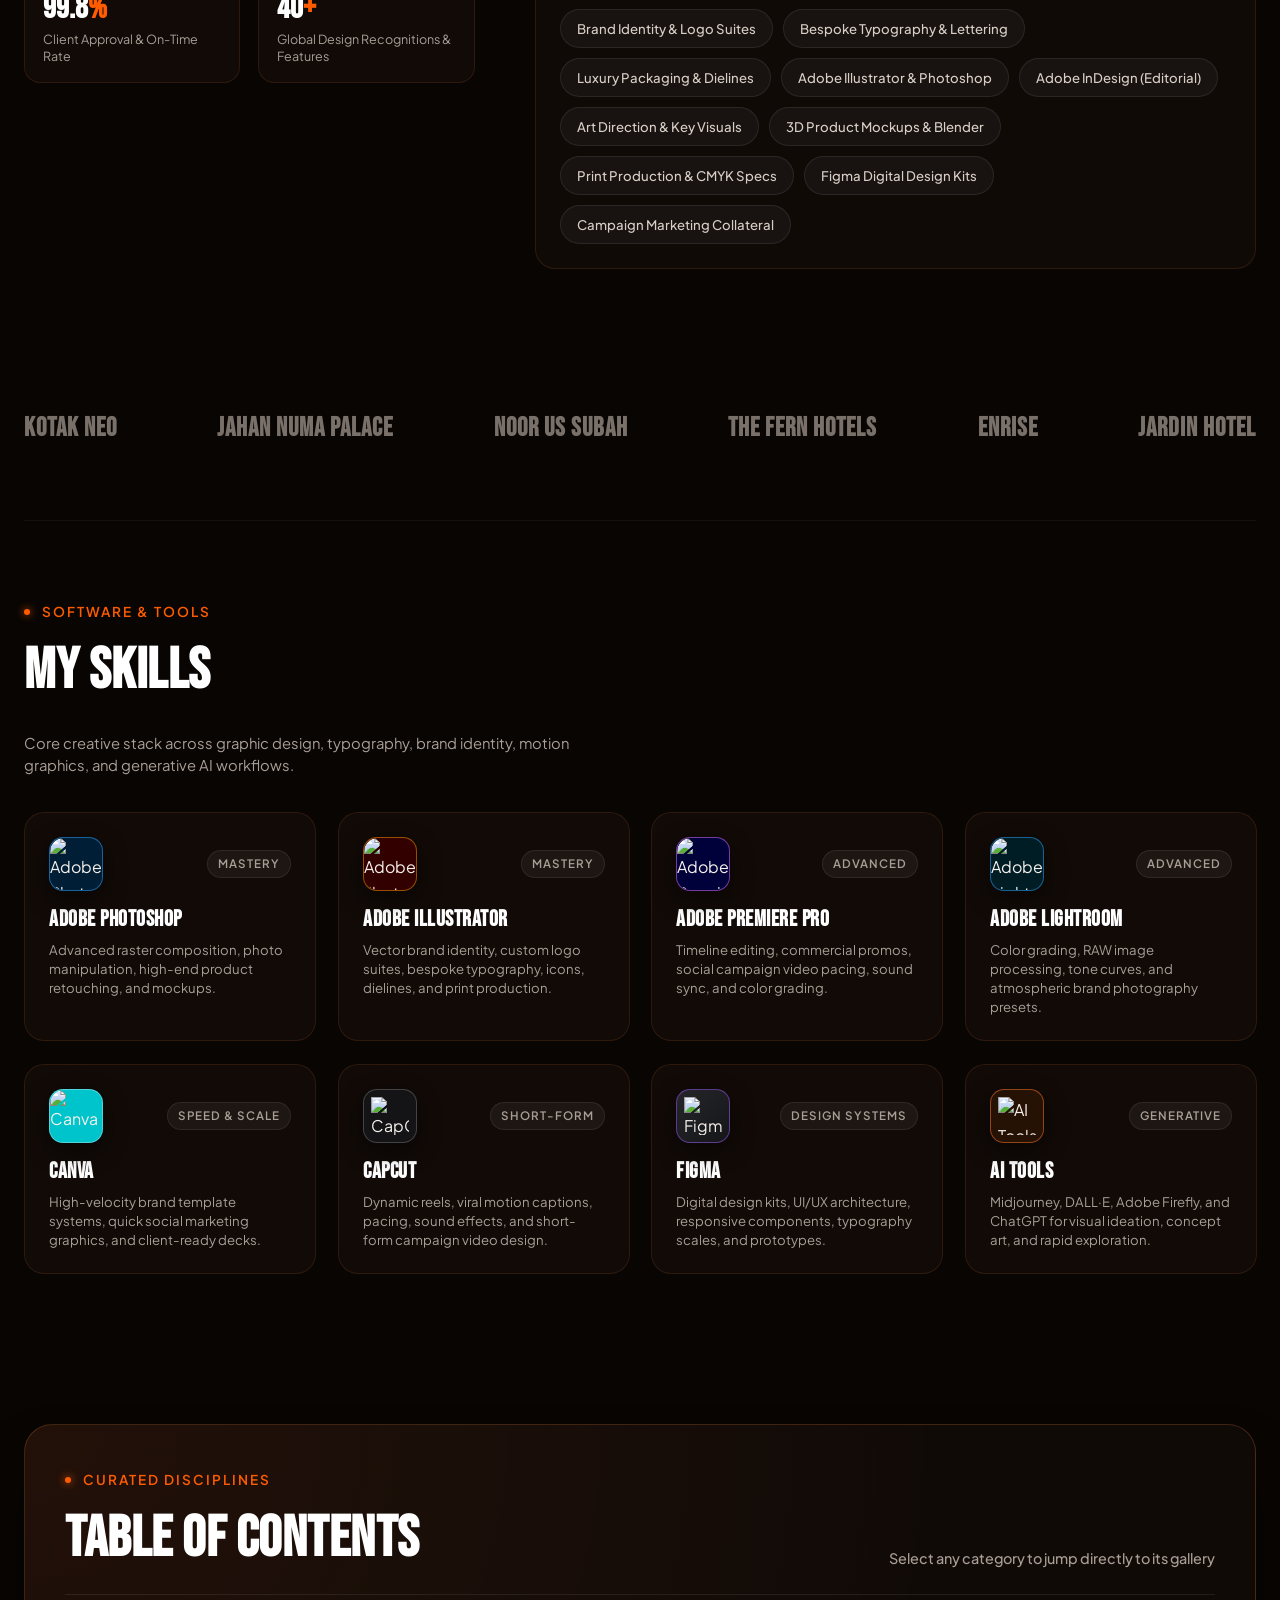
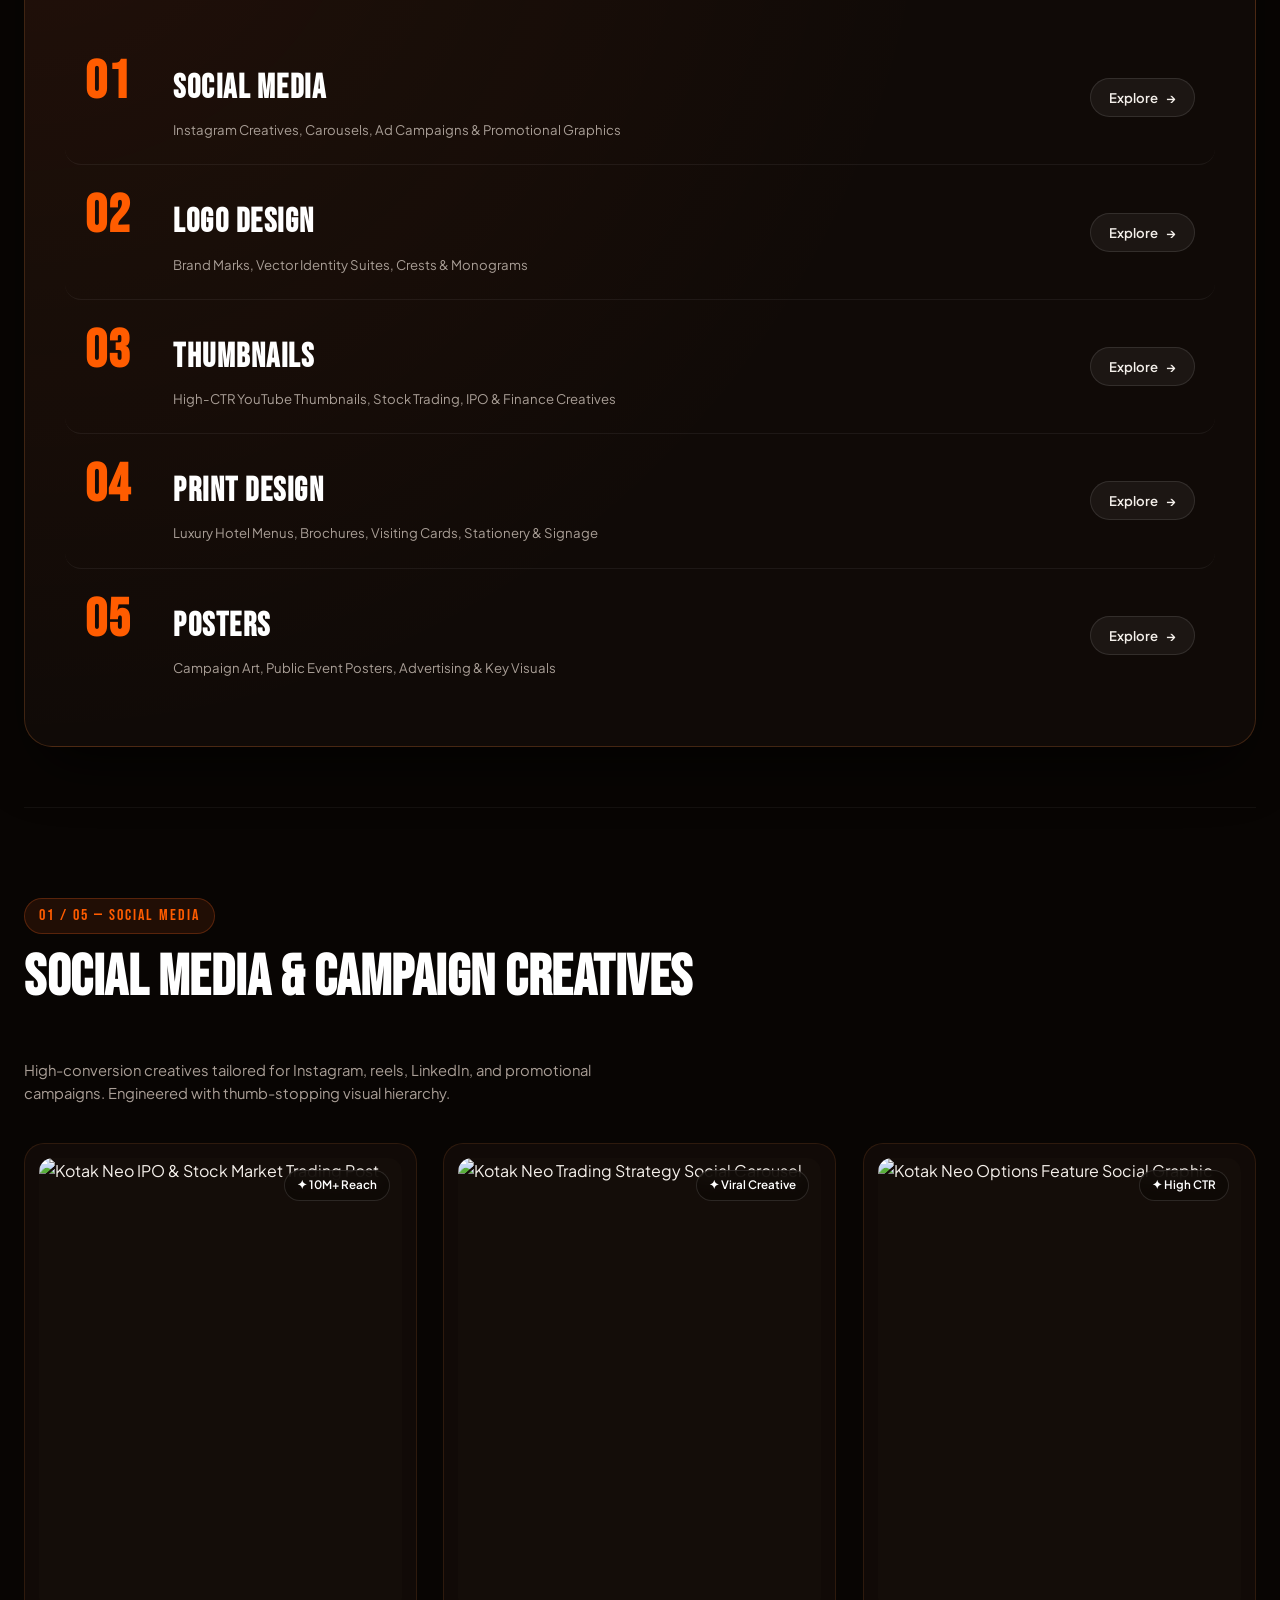
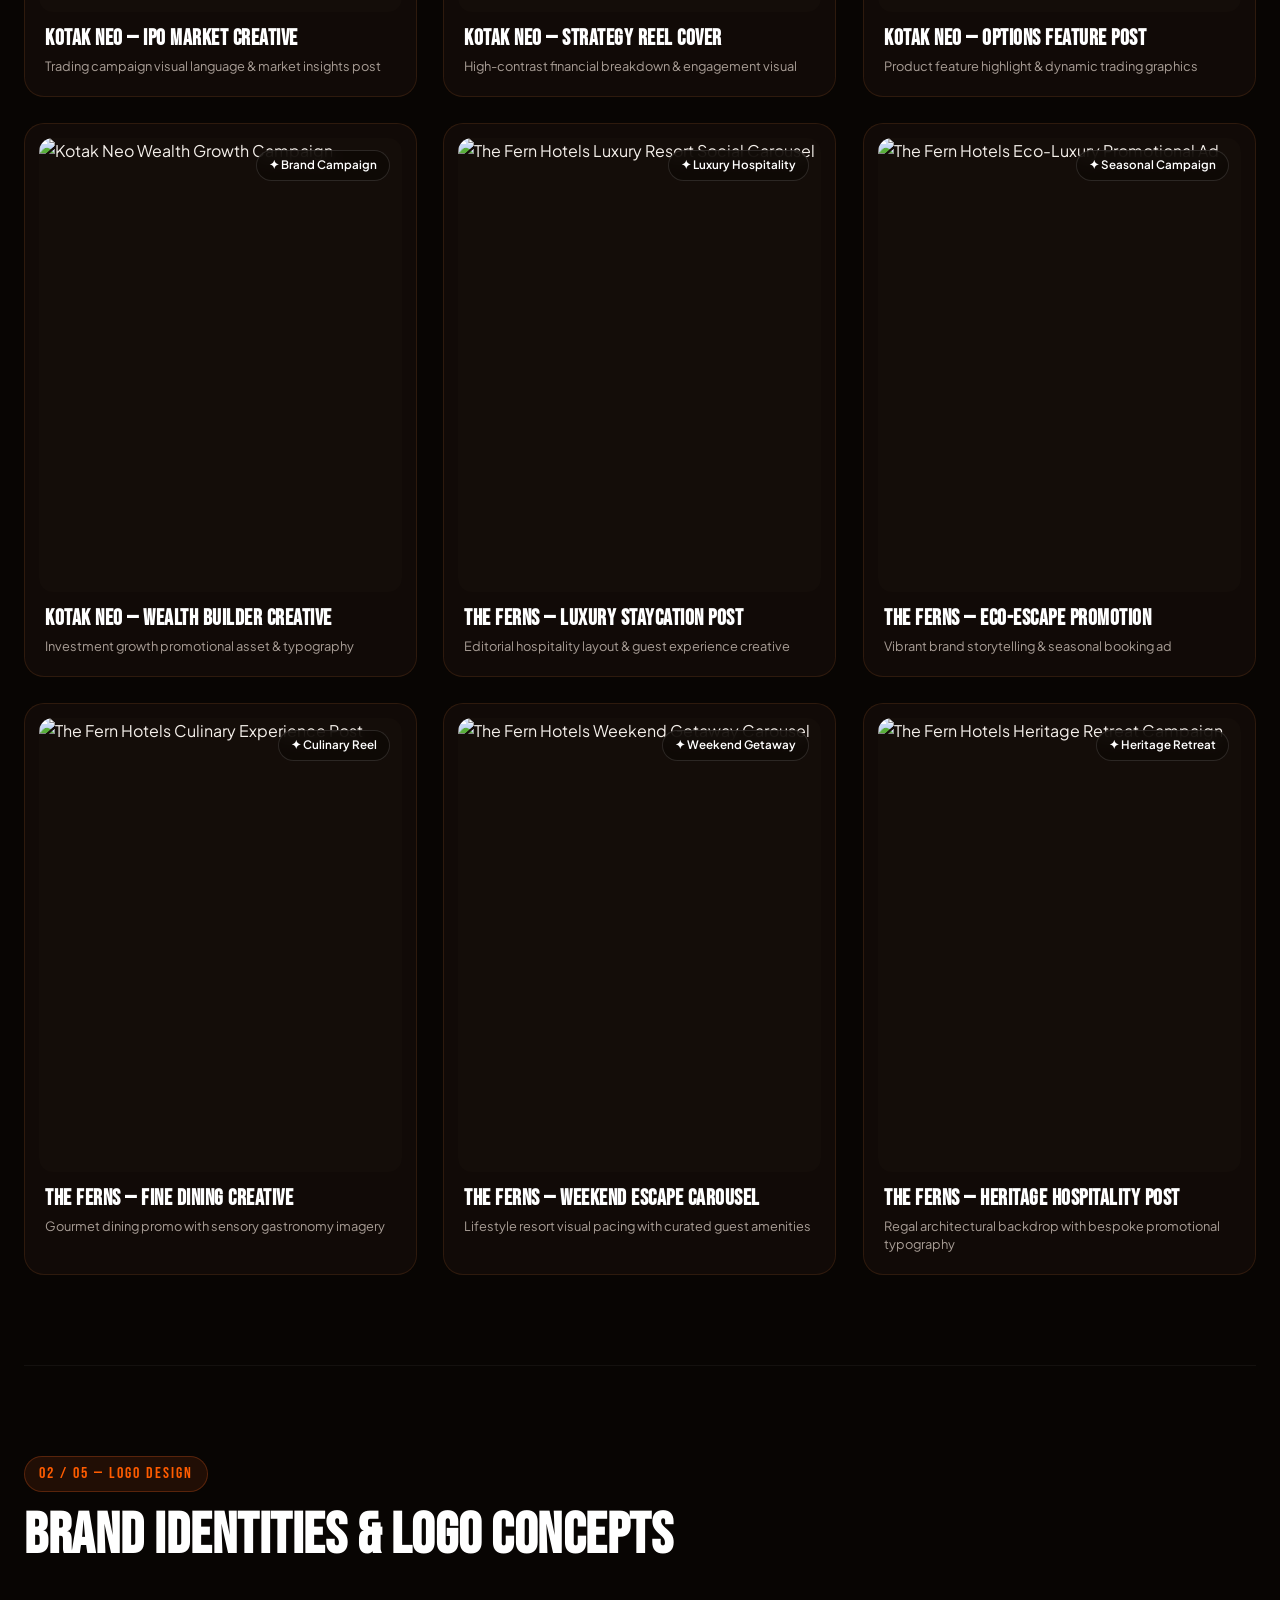
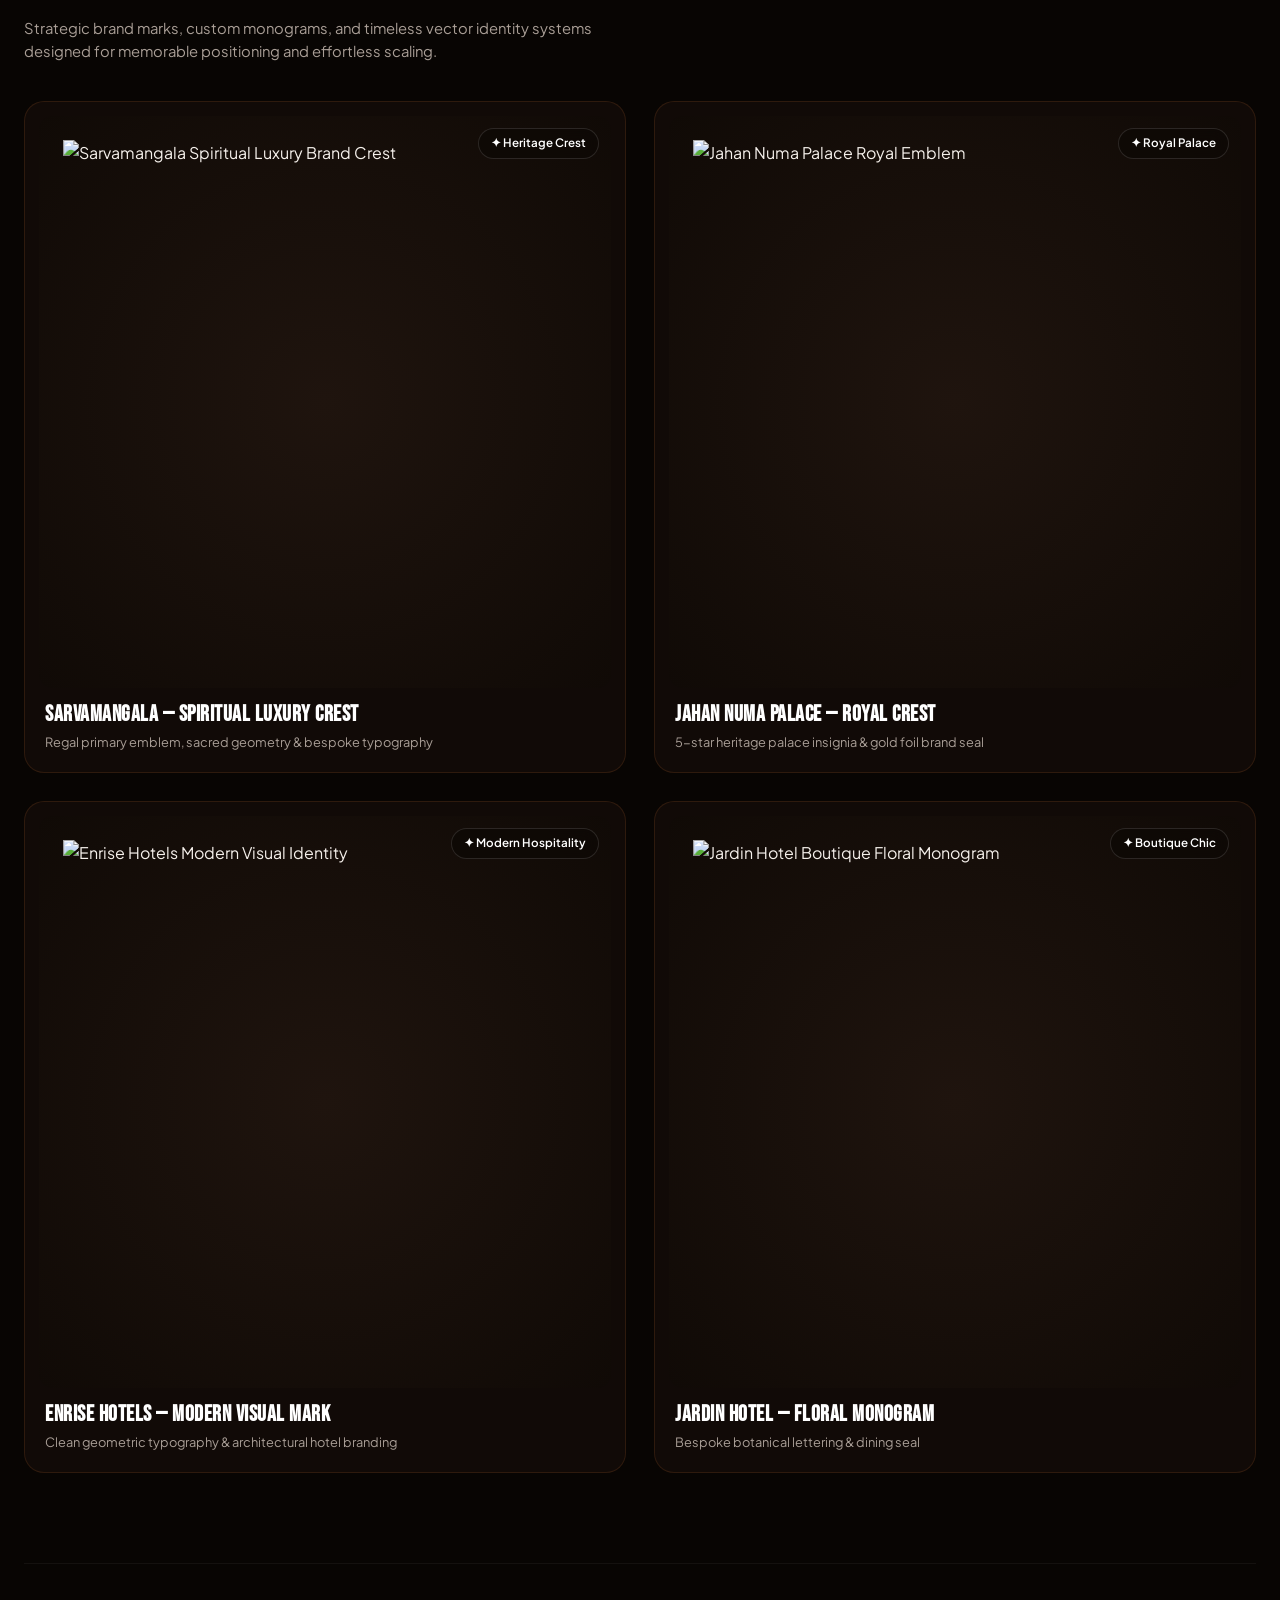
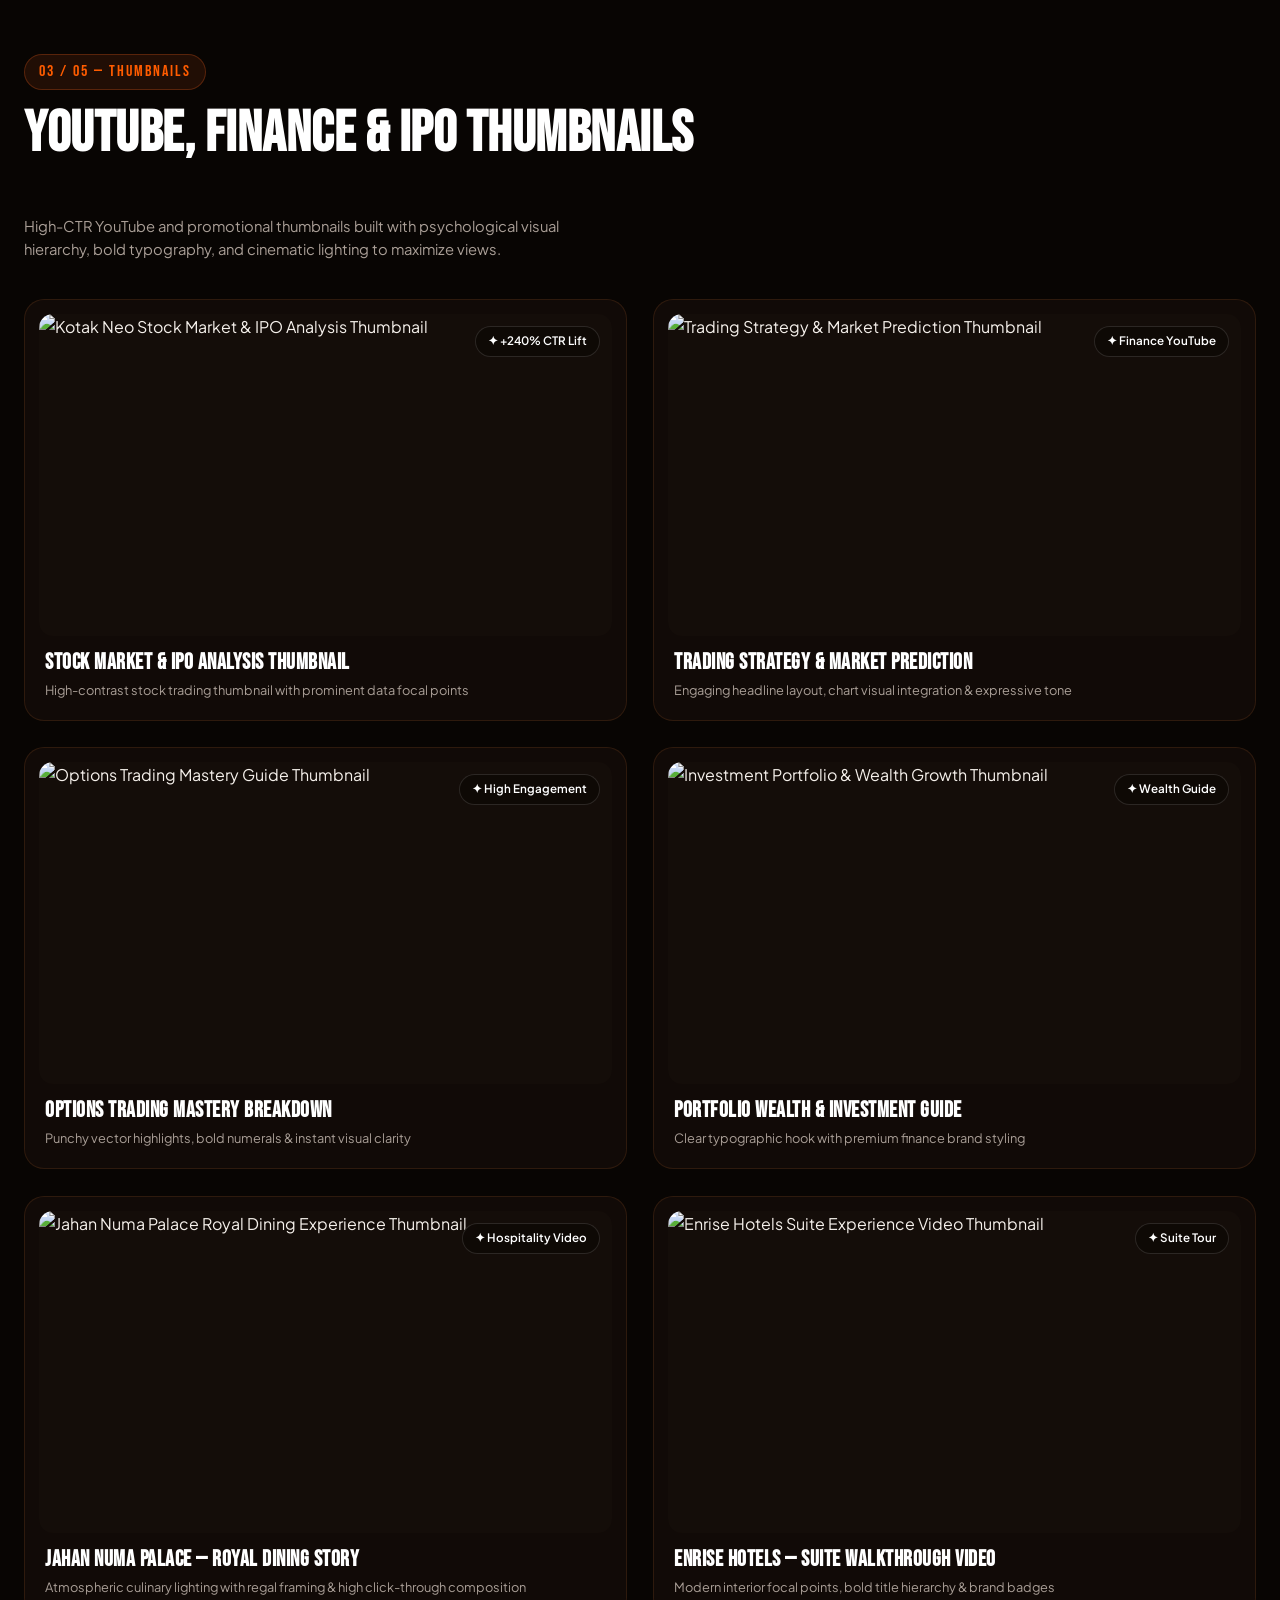
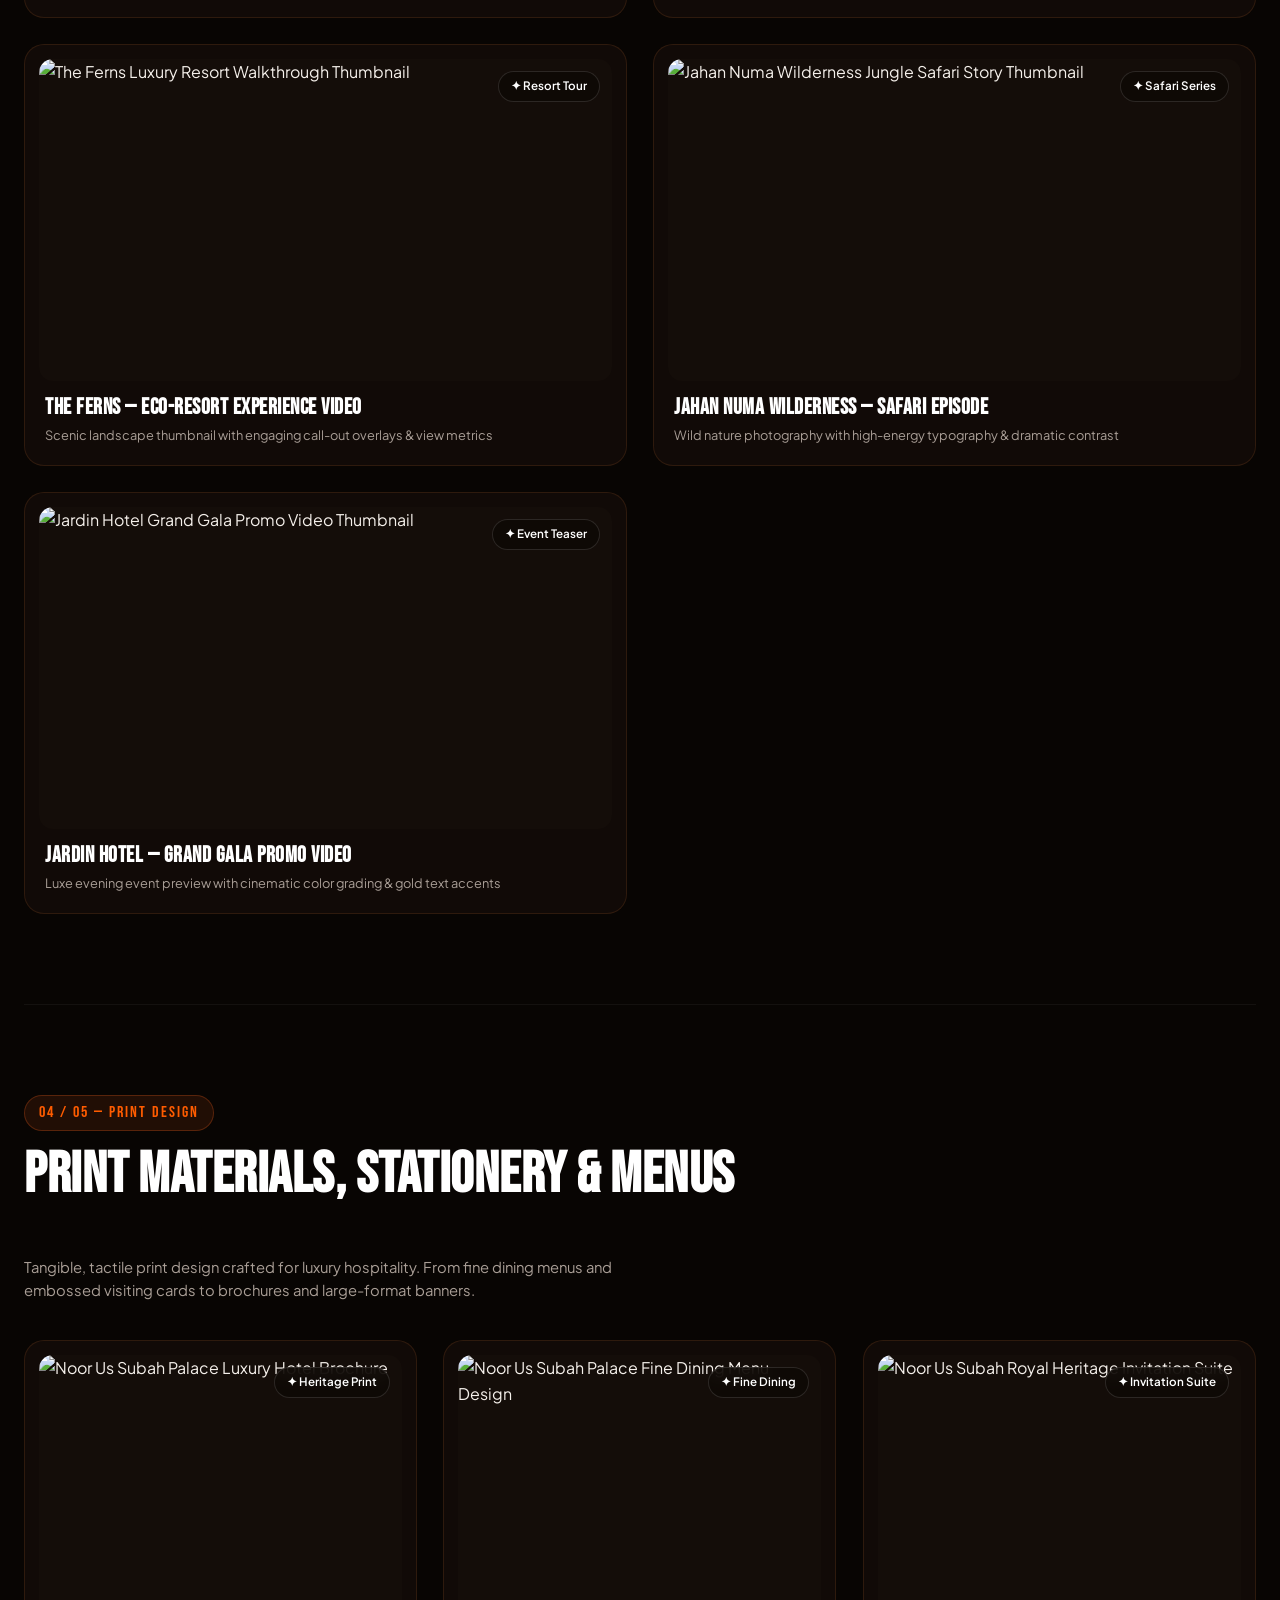
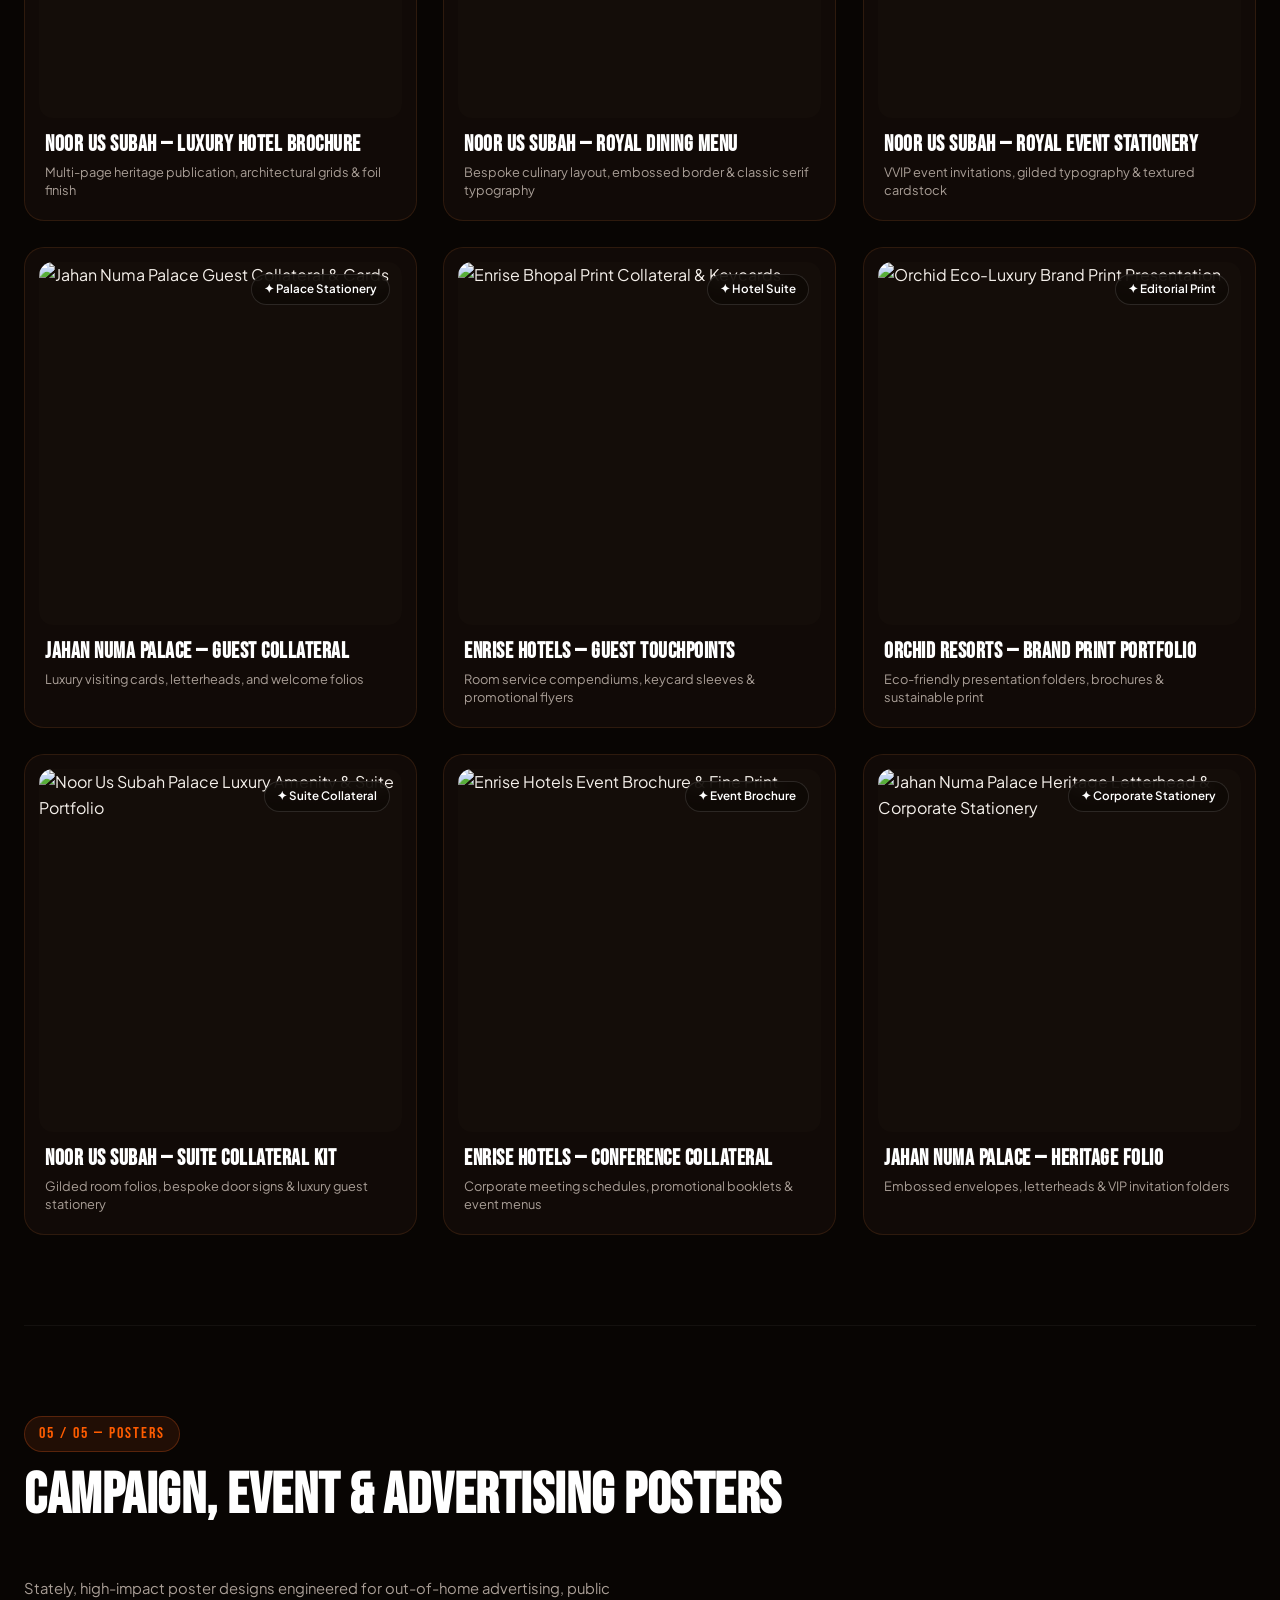
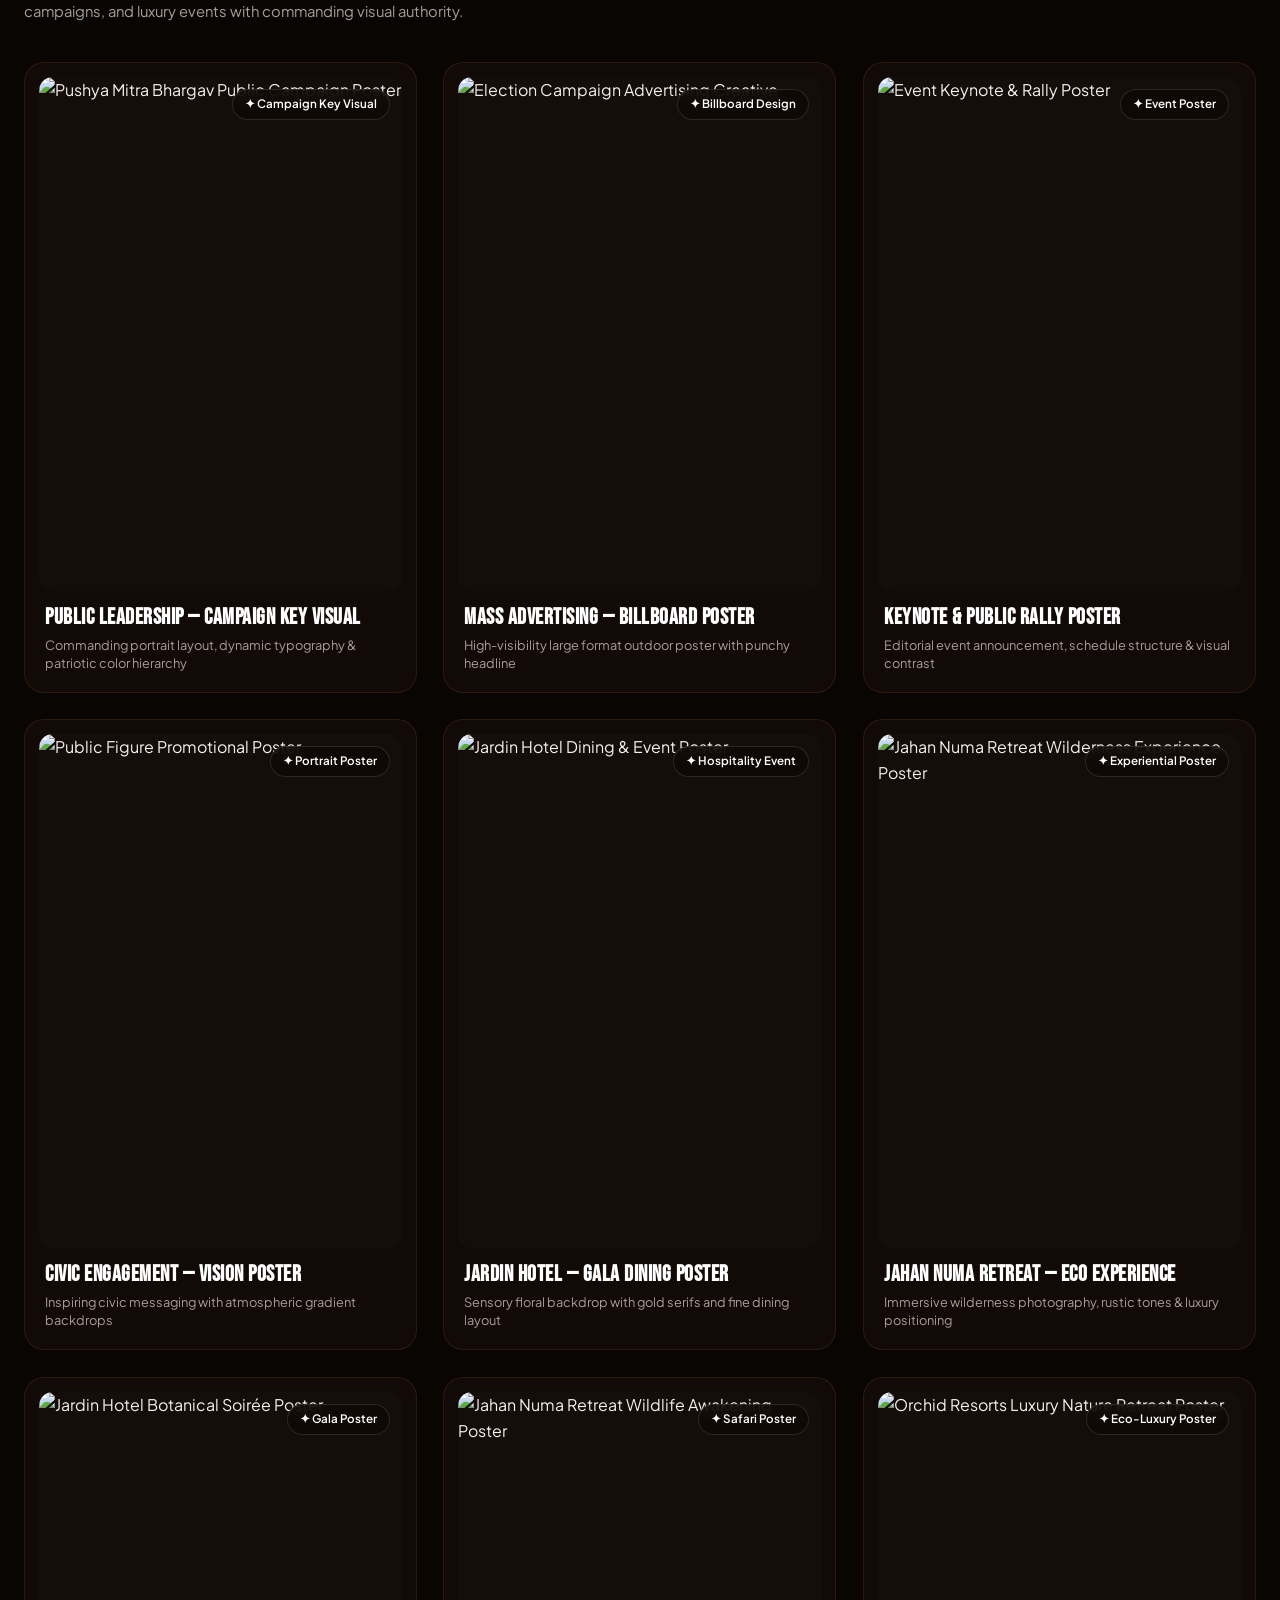
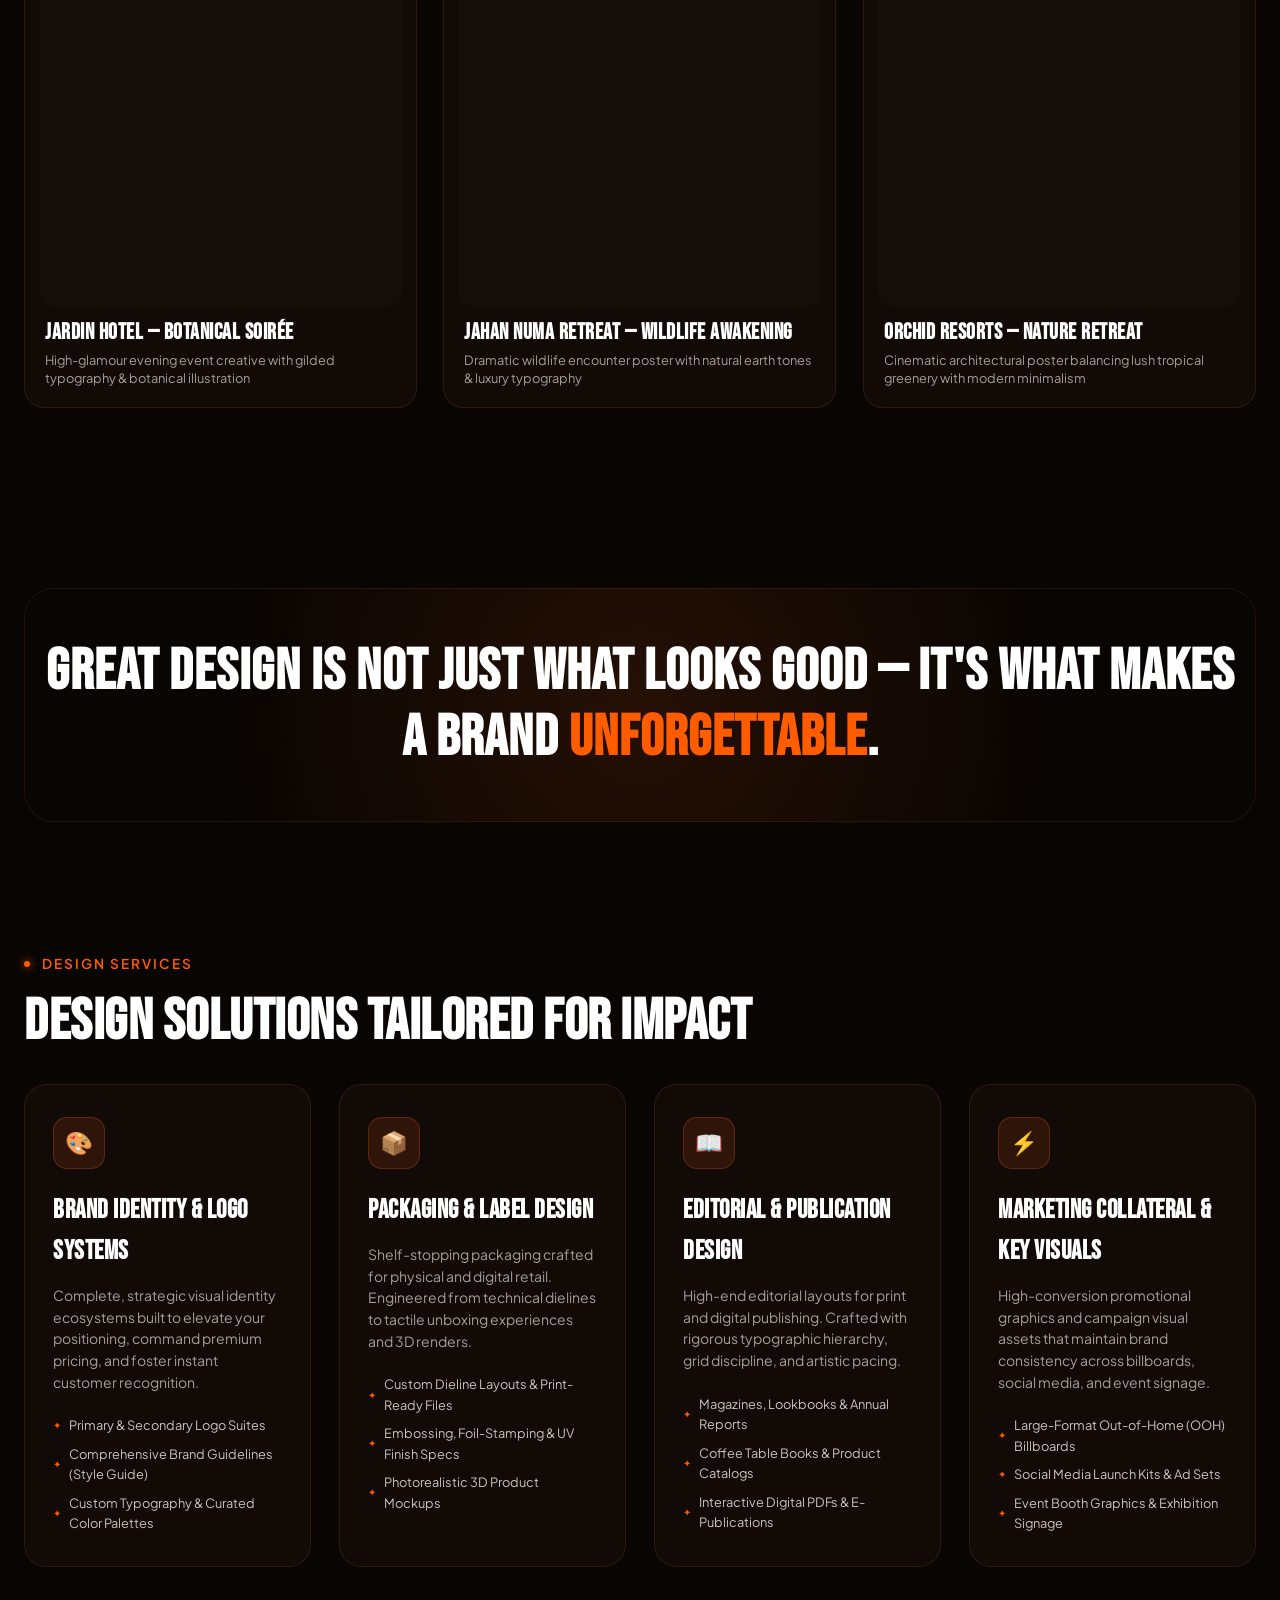
==== commit 78895488: "Update brand and trust statistics in index.html" ====
--- a/index.html
+++ b/index.html
@@ -33,7 +33,7 @@
       
       <!-- Brand Logo -->
       <a href="#" class="brand-logo">
-        MANNAN ANSARI <span class="logo-dot"></span>
+        MANNAN  ANSARI <span class="logo-dot"></span>
       </a>
 
       <!-- Center Pill Nav Links with Sliding Indicator -->
@@ -115,7 +115,7 @@
         <div class="hero-left-block reveal-on-scroll delay-1">
           <div class="hero-trust-tag">
             <span class="pulsing-dot"></span>
-            <span>Trusted by 100+ Global Brands</span>
+            <span>Trusted by 10+  Brands</span>
           </div>
           <h2 class="hero-main-title">
             Visuals that define brands<br>& captivate audiences
@@ -265,7 +265,7 @@
           
           <div class="about-mini-stats">
             <div class="mini-stat-card">
-              <div class="mini-stat-num">6<span>+</span></div>
+              <div class="mini-stat-num">3<span>+</span></div>
               <div class="mini-stat-label">Years of Brand & Graphic Design Mastery</div>
             </div>
             <div class="mini-stat-card">
